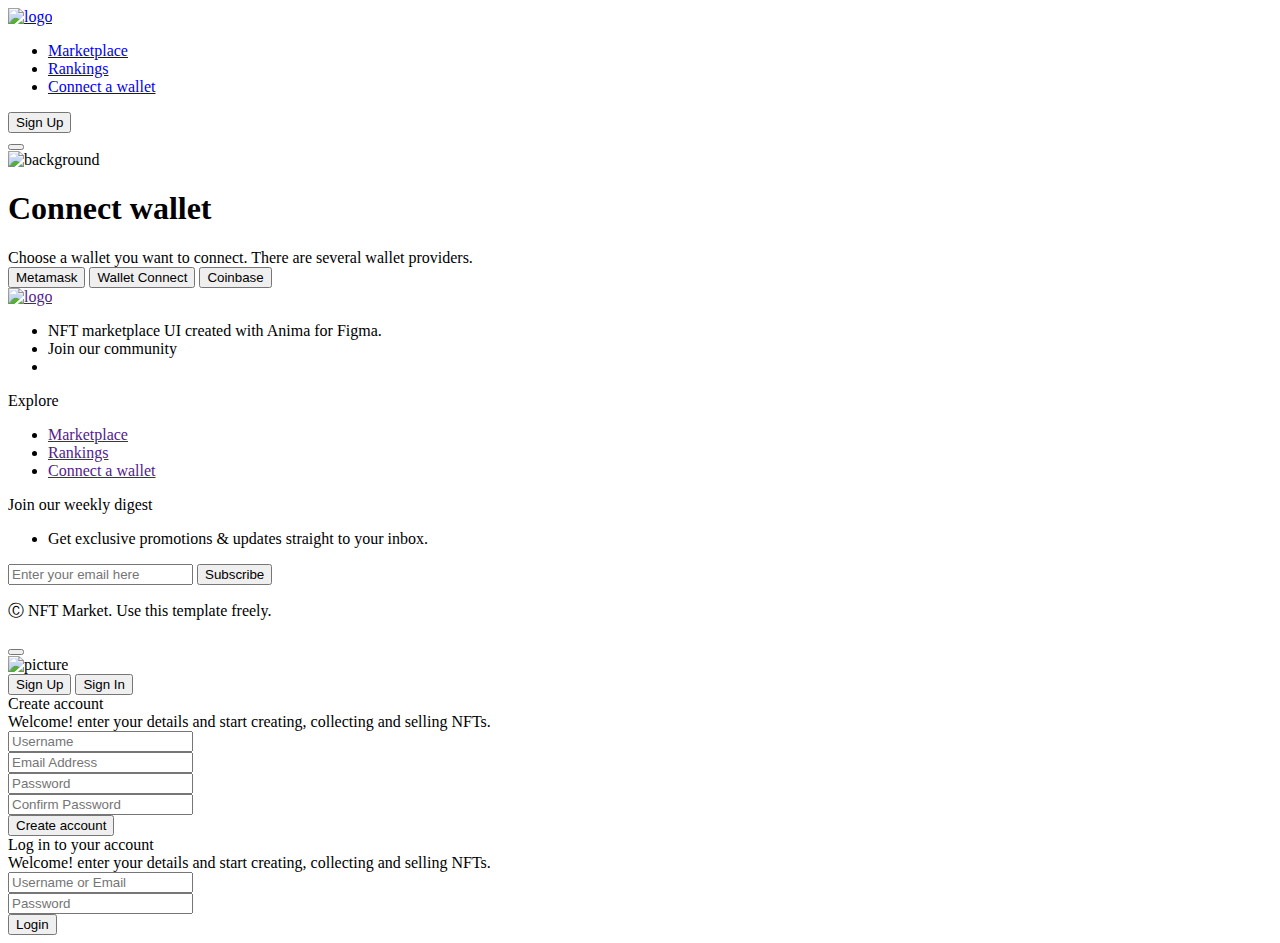
==== connect.html @ e75db604 "Add files via upload" ====
<!DOCTYPE html>
<html lang="en">

<head>
	<title>ConnectWallet</title>
	<meta charset="UTF-8">
	<meta name="format-detection" content="telephone=no">
	<!-- <style>body{opacity: 0;}</style> -->
	<link rel="stylesheet" href="css/style.min.css?_v=20230203123243">
	<link rel="shortcut icon" href="favicon.ico">
	<!-- <meta name="robots" content="noindex, nofollow"> -->
	<meta name="viewport" content="width=device-width, initial-scale=1.0">
</head>

<body>
	<div class="wrapper">
		<header class="header">
			<div class="header__container">
				<a href="home.html" class="header__logo"><img src="img/logo.svg" alt="logo"></a>
				<div class="header__menu menu">

					<nav class="menu__body">
						<ul class="menu__list">
							<li class="menu__item"><a href="marketplace.html" class="menu__link">Marketplace</a></li>
							<li class="menu__item"><a href="rankings.html" class="menu__link">Rankings</a></li>
							<li class="menu__item"><a href="connect.html" class="menu__link">Connect a wallet</a></li>
						</ul>
						<button data-popup="#sign-up" type="button" class="menu__button button button_small _icon-user">Sign Up</button>
					</nav>

					<button type="button" class="menu__icon icon-menu"><span></span></button>

				</div>
			</div>
		</header>
		<main class="page-connect">
			<section class="page-connect__main main-page-connect">
				<picture><source srcset="img/connect/background.webp" type="image/webp"><img class="main-page-connect__background" src="img/connect/background.png" alt="background"></picture>
				<div class="main-page-connect__container">
					<div class="main-page-connect__content">
						<h1 class="main-page-connect__title">Connect wallet</h1>
						<div class="main-page-connect__subtitle">Choose a wallet you want to connect. There are several wallet providers.</div>
						<div class="main-page-connect__buttons">
							<button class="main-page-connect__button button-border"><span></span>Metamask</button>
							<button class="main-page-connect__button button-border"><span></span>Wallet Connect</button>
							<button class="main-page-connect__button button-border"><span></span>Coinbase</button>
						</div>
					</div>
				</div>
			</section>
		</main>
		<footer class="footer">
			<div class="footer__container">
				<div class="footer__row">
					<div class="footer__column">
						<a href="" class="footer__logo"><img src="img/logo.svg" alt="logo"></a>
						<ul class="footer__list">
							<li class="footer__item">NFT marketplace UI created with Anima for Figma.</li>
							<li class="footer__item">Join our community</li>
							<li class="footer__item">
								<div class="footer__socials">
									<a href="" class="footer__social _icon-discord"></a>
									<a href="" class="footer__social _icon-youtube"></a>
									<a href="" class="footer__social _icon-instagram"></a>
								</div>
							</li>
						</ul>
					</div>
					<div class="footer__column">
						<div class="footer__title">Explore</div>
						<ul class="footer__list">
							<li class="footer__item"><a href="">Marketplace</a></li>
							<li class="footer__item"><a href="">Rankings</a></li>
							<li class="footer__item"><a href="">Connect a wallet</a></li>
						</ul>
					</div>
					<div class="footer__column">
						<div class="footer__title">Join our weekly digest</div>
						<ul class="footer__list">
							<li class="footer__item">Get exclusive promotions & updates straight to your inbox.</li>
						</ul>
						<form class="footer__form" action="#" method="get">
							<input type="email" name="form[subscribe]" data-error="Error" placeholder="Enter your email here" class="footer__input">
							<button type="submit" class="footer__button button button_big">Subscribe</button>
						</form>
					</div>
				</div>
				<div class="footer__bottom">
					<p>Ⓒ NFT Market. Use this template freely.</p>
				</div>
			</div>
		</footer>

	</div>
	<div id="sign-up" aria-hidden="true" class="popup">
		<div class="popup__wrapper">
			<div class="popup__content">
				<button data-close type="button" class="popup__close "><span class="_icon-plus"></span></button>
				<div class="popup__text sign-up">
					<div class="sign-up__body">
						<div class="sign-up__image-ibg"><picture><source srcset="img/sign-up/01.webp" type="image/webp"><img src="img/sign-up/01.jpg" alt="picture"></picture></div>
						<div class="sign-up__content">
							<div data-tabs class="sign-up__tabs tabs-sign-up">
								<nav data-tabs-titles class="tabs-sign-up__navigation">
									<button type="button" class="tabs-sign-up__title _tab-active">Sign Up</button>
									<button type="button" class="tabs-sign-up__title">Sign In</button>
								</nav>
								<div data-tabs-body class="tabs-sign-up__content">
									<div class="tabs-sign-up__body">
										<div class="tabs-sign-up__column">
											<div class="tabs-sign-up__label">Create account</div>
											<div class="tabs-sign-up__text">Welcome! enter your details and start creating, collecting and selling NFTs.</div>
											<form class="tabs-sign-up__form" action="#" method="POST">
												<div class="tabs-sign-up__item">
													<label for="sign-up-i-1" class="_icon-user"></label>
													<input id="sign-up-i-1" required type="text" name="form[sign-up]" data-error="Error" placeholder="Username" class="tabs-sign-up__input ">
												</div>
												<div class="tabs-sign-up__item">
													<label for="sign-up-i-2" class="_icon-mail"></label>
													<input id="sign-up-i-2" required type="email" name="form[sign-up]" data-error="Error" placeholder="Email Address" class="tabs-sign-up__input">
												</div>
												<div class="tabs-sign-up__item">
													<label for="sign-up-i-3" class="_icon-lock"></label>
													<input id="sign-up-i-3" required type="password" name="form[sign-up]" data-error="Error" placeholder="Password" class="tabs-sign-up__input">
												</div>
												<div class="tabs-sign-up__item">
													<label for="sign-up-i-4" class="_icon-lock"></label>
													<input id="sign-up-i-4" required type="password" name="form[sign-up]" data-error="Error" placeholder="Confirm Password" class="tabs-sign-up__input">
												</div>
												<button type="submit" class="tabs-sign-up__button button">Create account</button>
											</form>
										</div>
									</div>
									<div class="tabs-sign-up__body">
										<div class="tabs-sign-up__column">
											<div class="tabs-sign-up__label">Log in to your account</div>
											<div class="tabs-sign-up__text">Welcome! enter your details and start creating, collecting and selling NFTs.</div>
											<form class="tabs-sign-up__form" action="#" method="POST">
												<div class="tabs-sign-up__item">
													<label for="sign-up-i-1" class="_icon-user"></label>
													<input id="sign-up-i-1" required type="text" name="form[sign-up]" data-error="Error" placeholder="Username or Email" class="tabs-sign-up__input ">
												</div>
												<div class="tabs-sign-up__item">
													<label for="sign-up-i-3" class="_icon-lock"></label>
													<input id="sign-up-i-3" required type="password" name="form[sign-up]" data-error="Error" placeholder="Password" class="tabs-sign-up__input">
												</div>

												<button type="submit" class="tabs-sign-up__button button">Login</button>
											</form>
										</div>
									</div>
								</div>
							</div>
						</div>
					</div>
				</div>
			</div>
		</div>
	</div>
	<script src="js/app.min.js?_v=20230203123243"></script>
</body>

</html>
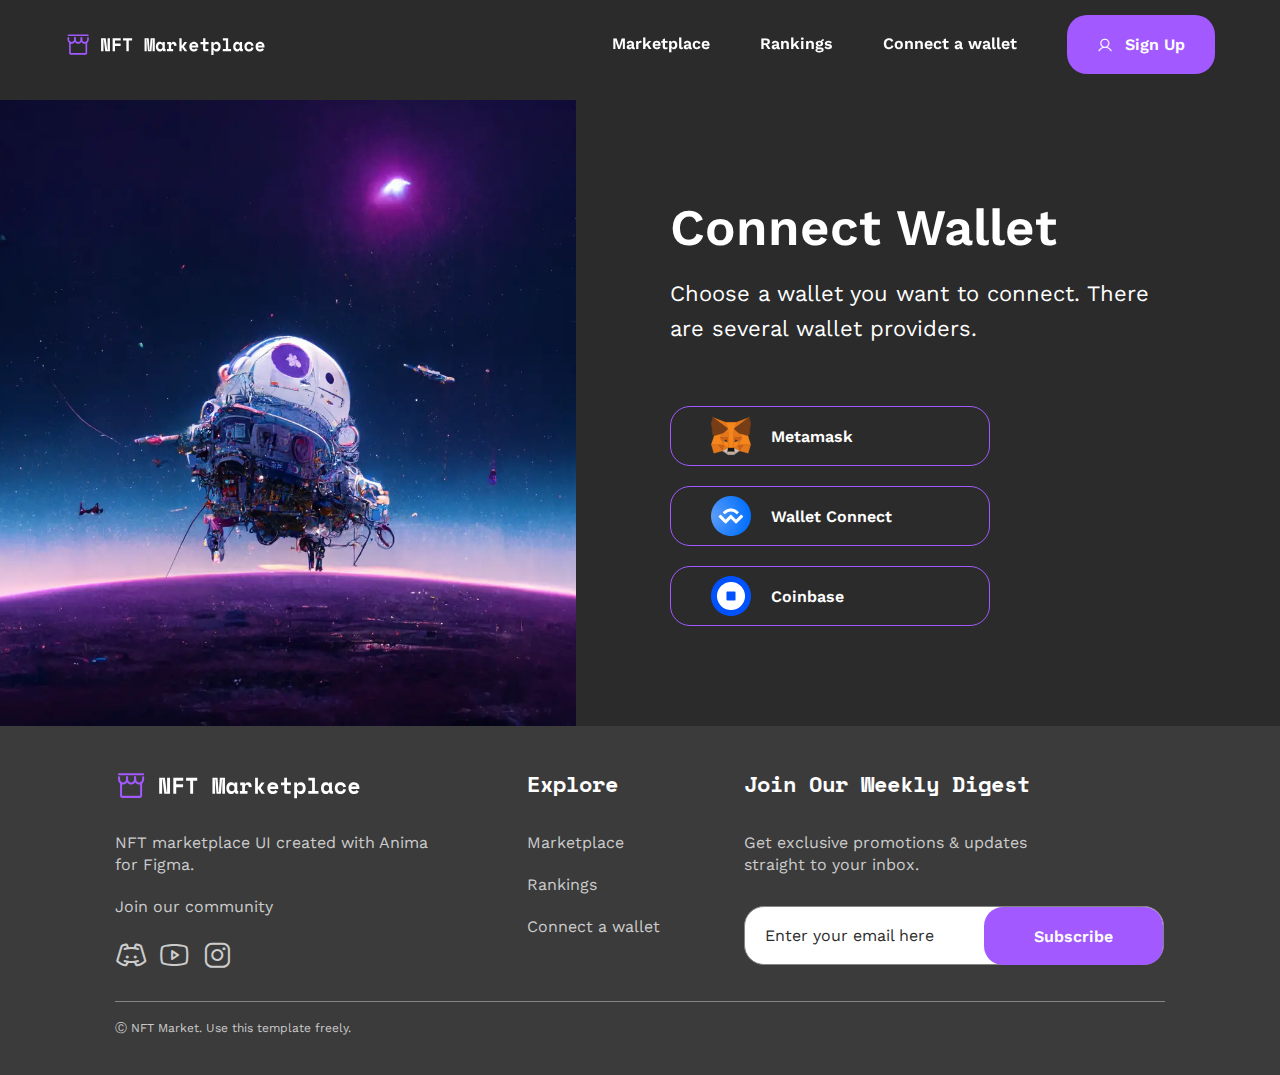
==== commit 3a542ed5: "fix: fix bugs" ====
--- a/connect.html
+++ b/connect.html
@@ -6,7 +6,7 @@
 	<meta charset="UTF-8">
 	<meta name="format-detection" content="telephone=no">
 	<!-- <style>body{opacity: 0;}</style> -->
-	<link rel="stylesheet" href="css/style.min.css?_v=20230203123243">
+	<link rel="stylesheet" href="css/style.min.css?_v=20230203125524">
 	<link rel="shortcut icon" href="favicon.ico">
 	<!-- <meta name="robots" content="noindex, nofollow"> -->
 	<meta name="viewport" content="width=device-width, initial-scale=1.0">
@@ -157,7 +157,7 @@
 			</div>
 		</div>
 	</div>
-	<script src="js/app.min.js?_v=20230203123243"></script>
+	<script src="js/app.min.js?_v=20230203125524"></script>
 </body>
 
 </html>--- a/css/style.min.css
+++ b/css/style.min.css
@@ -0,0 +1 @@
+@charset "UTF-8";@import url(https://fonts.googleapis.com/css?family=Mulish:700&display=swap);@import url(https://fonts.googleapis.com/css?family=Space+Mono:regular,700&display=swap);@import url(https://fonts.googleapis.com/css?family=Work+Sans:regular,600,700&display=swap);@font-face{font-family:icons;font-display:swap;src:url(../fonts/icons.woff2) format("woff2"),url(../fonts/icons.woff) format("woff");font-weight:400;font-style:normal}[class*=_icon-]:before{font-family:icons;font-style:normal;font-weight:400;font-variant:normal;text-transform:none;line-height:1;-webkit-font-smoothing:antialiased;-moz-osx-font-smoothing:grayscale}[class*=_icon-]:before{display:block}._icon-arrow-right:before{content:"\e900"}._icon-copy:before{content:"\e901"}._icon-discord:before{content:"\e902"}._icon-eye:before{content:"\e903"}._icon-globe:before{content:"\e904"}._icon-instagram:before{content:"\e905"}._icon-lock:before{content:"\e906"}._icon-mail:before{content:"\e907"}._icon-plus:before{content:"\e908"}._icon-rocket:before{content:"\e909"}._icon-search:before{content:"\e90a"}._icon-twitter:before{content:"\e90b"}._icon-user:before{content:"\e90c"}._icon-youtube:before{content:"\e90d"}*{padding:0;margin:0;border:0}*,:after,:before{-webkit-box-sizing:border-box;box-sizing:border-box}body,html{height:100%;min-width:375px}body{color:#fff;line-height:1;font-family:"Work Sans";font-size:1rem;-ms-text-size-adjust:100%;-moz-text-size-adjust:100%;-webkit-text-size-adjust:100%;-webkit-font-smoothing:antialiased;-moz-osx-font-smoothing:grayscale}button,input,textarea{font-family:"Work Sans";font-size:inherit}button{cursor:pointer;color:inherit;background-color:transparent}a{color:inherit;text-decoration:none}ul li{list-style:none}img{vertical-align:top}h1,h2,h3,h4,h5,h6{font-weight:inherit;font-size:inherit}svg{height:1em;width:1em}svg path{stroke:inherit;fill:inherit}body{background:#2b2b2b}.lock body{overflow:hidden;-ms-touch-action:none;touch-action:none;-ms-scroll-chaining:none;overscroll-behavior:none}.wrapper{min-height:100%;display:-webkit-box;display:-ms-flexbox;display:flex;-webkit-box-orient:vertical;-webkit-box-direction:normal;-ms-flex-direction:column;flex-direction:column;overflow:hidden;line-height:1.4}@supports (overflow:clip){.wrapper{overflow:clip}}.wrapper>main{-webkit-box-flex:1;-ms-flex:1 1 auto;flex:1 1 auto}.wrapper>*{min-width:0}[class*=__container]{max-width:67.5rem;margin:0 auto;padding:0 .9375rem}body::after{content:"";background-color:rgba(0,0,0,.5);position:fixed;width:100%;height:100%;top:0;left:0;opacity:0;-webkit-transition:opacity .8s ease 0s;-o-transition:opacity .8s ease 0s;transition:opacity .8s ease 0s;pointer-events:none;z-index:149}.popup-show body::after{opacity:1}.popup{position:fixed;top:0;left:0;bottom:0;right:0;padding:30px 10px;-webkit-transition:visibility .8s ease 0s;-o-transition:visibility .8s ease 0s;transition:visibility .8s ease 0s;visibility:hidden;pointer-events:none}.popup_show{z-index:150;visibility:visible;overflow:auto;pointer-events:auto}.popup_show .popup__content{visibility:visible;-webkit-transform:scale(1);-ms-transform:scale(1);transform:scale(1)}.popup__wrapper{display:-webkit-box;display:-ms-flexbox;display:flex;-webkit-box-orient:vertical;-webkit-box-direction:normal;-ms-flex-direction:column;flex-direction:column;-webkit-box-align:center;-ms-flex-align:center;align-items:center;min-height:100%;-webkit-box-flex:1;-ms-flex:1 1 auto;flex:1 1 auto;width:100%;display:flex;-webkit-box-pack:center;-ms-flex-pack:center;justify-content:center;align-items:center}.popup__content{visibility:hidden;-webkit-transform:scale(0);-ms-transform:scale(0);transform:scale(0);-webkit-transition:-webkit-transform .3s ease 0s;transition:-webkit-transform .3s ease 0s;-o-transition:transform .3s ease 0s;transition:transform .3s ease 0s;transition:transform .3s ease 0s,-webkit-transform .3s ease 0s;background-color:#2b2b2b;width:100%;max-width:1100px;border-radius:20px}.lock .popup__content{visibility:visible}.popup__close{position:absolute;top:2%;border:1px solid #a259ff;border-radius:5px;z-index:22}.popup__close span{display:block;-webkit-transform:rotate(45deg);-ms-transform:rotate(45deg);transform:rotate(45deg);font-size:1.25rem}.sign-up__body{display:-ms-grid;display:grid;-ms-grid-columns:(1fr)[2];grid-template-columns:repeat(2,1fr)}.sign-up__image-ibg{padding-bottom:88.2778581766%;border-radius:20px}.sign-up__image-ibg img{border-radius:20px 0 0 20px}.tabs-sign-up{position:relative;display:-webkit-box;display:-ms-flexbox;display:flex;-webkit-box-orient:vertical;-webkit-box-direction:normal;-ms-flex-direction:column;flex-direction:column}.tabs-sign-up__navigation{-ms-flex-item-align:center;-ms-grid-row-align:center;align-self:center;display:-webkit-inline-box;display:-ms-inline-flexbox;display:inline-flex;border:1px solid #a259ff;border-top:none;border-radius:0 0 .625rem .625rem;padding:.3125rem;padding-top:0}.tabs-sign-up__title{font-size:1.5rem;border-radius:0 0 .625rem .625rem}.tabs-sign-up__title._tab-active{background-color:#a259ff}.tabs-sign-up__label{font-weight:600;line-height:1.1;text-transform:capitalize}.tabs-sign-up__label:not(:last-child){margin-bottom:1.25rem}.tabs-sign-up__text{line-height:1.6}.tabs-sign-up__text:not(:last-child){margin-bottom:2.5rem}.tabs-sign-up__form{display:-webkit-box;display:-ms-flexbox;display:flex;-webkit-box-orient:vertical;-webkit-box-direction:normal;-ms-flex-direction:column;flex-direction:column;row-gap:.9375rem;width:100%}.tabs-sign-up__item{position:relative}.tabs-sign-up label{position:absolute;width:1.25rem;height:1.25rem;color:#bdbdbd;left:1.25rem;top:.75rem;font-size:1.25rem}.tabs-sign-up__input{padding:1rem 3.25rem;gap:.75rem;width:20.625rem;height:2.875rem;border:.0625rem solid #858584;border-radius:1.25rem}.tabs-sign-up__input::-webkit-input-placeholder{color:#2b2b2b}.tabs-sign-up__input::-moz-placeholder{color:#2b2b2b}.tabs-sign-up__input:-ms-input-placeholder{color:#2b2b2b}.tabs-sign-up__input::-ms-input-placeholder{color:#2b2b2b}.tabs-sign-up__input::placeholder{color:#2b2b2b}.tabs-sign-up__input:focus{outline:1px solid transparent;border:1px solid #a259ff}.tabs-sign-up__button{width:20.625rem;height:2.875rem;margin-top:.9375rem}.tabs__navigation{display:-webkit-box;display:-ms-flexbox;display:flex}.tabs__title{border:1px solid #eee;padding:.625rem .9375rem;border-radius:.3125rem}.tabs__title._tab-active{border:1px solid #000}.tabs__content{border:1px solid #eee;padding:.625rem .9375rem}[class*=-ibg]{position:relative}[class*=-ibg] img{position:absolute;width:100%;height:100%;top:0;left:0;-o-object-fit:cover;object-fit:cover}[class*=-ibg_contain] img{-o-object-fit:contain;object-fit:contain}.button{border-radius:20px;display:-webkit-box;display:-ms-flexbox;display:flex;-webkit-box-pack:center;-ms-flex-pack:center;justify-content:center;-webkit-box-align:center;-ms-flex-align:center;align-items:center;gap:.75rem;font-weight:600;max-height:3.75rem;border-color:#a259ff;color:#fff;-webkit-box-shadow:0 0 40px 40px #a259ff inset,0 0 0 0 #a259ff;box-shadow:0 0 40px 40px #a259ff inset,0 0 0 0 #a259ff;-webkit-transition:all 150ms ease-in-out;-o-transition:all 150ms ease-in-out;transition:all 150ms ease-in-out}.button-border{border-radius:20px;display:-webkit-box;display:-ms-flexbox;display:flex;-webkit-box-pack:center;-ms-flex-pack:center;justify-content:center;-webkit-box-align:center;-ms-flex-align:center;align-items:center;max-height:3.75rem;gap:.75rem;font-weight:600;height:3.75rem;background-color:transparent;border:.0625rem solid #a259ff;border-radius:1.25rem;border-color:#a259ff;color:#fff;background-image:-o-linear-gradient(45deg,#a259ff 50%,transparent 50%);background-image:linear-gradient(45deg,#a259ff 50%,transparent 50%);background-position:100%;background-size:400%;-webkit-transition:background .5s ease-in-out;-o-transition:background .5s ease-in-out;transition:background .5s ease-in-out}.button-border span{color:#a259ff;-webkit-transition:all .5s ease 0s;-o-transition:all .5s ease 0s;transition:all .5s ease 0s;font-size:1.25rem}.stats{display:-webkit-box;display:-ms-flexbox;display:flex;-webkit-box-pack:justify;-ms-flex-pack:justify;justify-content:space-between;-webkit-column-gap:1.875rem;-moz-column-gap:1.875rem;column-gap:1.875rem}.stats__title{font-family:"Space Mono";font-weight:700}.stats__text{line-height:1.6}.signature{-webkit-box-orient:vertical;-webkit-box-direction:normal;-ms-flex-direction:column;flex-direction:column;display:-webkit-box;display:-ms-flexbox;display:flex;row-gap:.625rem}.signature__title{font-weight:600;font-size:1.375rem}.signature__body{display:-webkit-box;display:-ms-flexbox;display:flex;-webkit-column-gap:.75rem;-moz-column-gap:.75rem;column-gap:.75rem}.signature__image-ibg{width:1.5rem;height:1.5rem;border-radius:50%}.signature__image-ibg img{border-radius:50%}.title{max-width:43.75rem}.title__item{font-weight:600;line-height:1.2}.title__item:not(:last-child){margin-bottom:.625rem}.title__label{font-weight:400;text-transform:capitalize}.card{display:-ms-grid;display:grid;-ms-grid-columns:(1fr)[3];grid-template-columns:repeat(3,1fr);gap:1.875rem}.card__image-ibg{padding-bottom:89.696969697%;border-radius:1.25rem 1.25rem 0 0}.card__image-ibg img{border-radius:1.25rem 1.25rem 0 0}.card__content{background:#3b3b3b;border-radius:0 0 1.25rem 1.25rem;padding:1.25rem 1.875rem}.card__content_dark{background:#2b2b2b}.card__title{font-weight:600;font-size:1.375rem}.card__title:not(:last-child){margin-bottom:.3125rem}.card__user{display:-webkit-box;display:-ms-flexbox;display:flex;-webkit-column-gap:.75rem;-moz-column-gap:.75rem;column-gap:.75rem;-webkit-box-align:center;-ms-flex-align:center;align-items:center}.card__user:not(:last-child){margin-bottom:1.5625rem}.card__ava{width:1.5rem;height:1.5rem;border-radius:50%}.card__name{font-family:"Space Mono"}.card__stats{display:-webkit-box;display:-ms-flexbox;display:flex;-webkit-box-pack:justify;-ms-flex-pack:justify;justify-content:space-between}.card__column{display:-webkit-box;display:-ms-flexbox;display:flex;-webkit-box-orient:vertical;-webkit-box-direction:normal;-ms-flex-direction:column;flex-direction:column;row-gap:.5rem}.card__label{font-family:"Space Mono";font-size:.75rem;line-height:1.1;color:#858584}.card__meaning{font-family:"Space Mono"}.countdown{background:rgba(59,59,59,.5);-webkit-backdrop-filter:blur(5px);backdrop-filter:blur(5px);max-width:18.75rem;padding:1.875rem;border-radius:1.25rem}.countdown__text{font-family:"Space Mono";font-size:.75rem;line-height:1.1}.countdown__text:not(:last-child){margin-bottom:.625rem}.countdown__body{display:-webkit-box;display:-ms-flexbox;display:flex;-webkit-column-gap:.625rem;-moz-column-gap:.625rem;column-gap:.625rem;-webkit-box-pack:justify;-ms-flex-pack:justify;justify-content:space-between}.countdown__body:not(:last-child){margin-bottom:1.875rem}.countdown__number{display:-webkit-box;display:-ms-flexbox;display:flex;-webkit-box-orient:vertical;-webkit-box-direction:normal;-ms-flex-direction:column;flex-direction:column;row-gap:.3125rem}.countdown__time{font-family:"Space Mono";font-weight:700;font-size:38px;line-height:1.2;text-transform:capitalize}.countdown__button{width:100%;height:3.75rem}.header{padding:.9375rem 0;position:fixed;width:100%;top:0;left:0;z-index:100}.header::before{content:"";position:absolute;top:0;display:block;width:100%;background-color:rgba(48,20,85,.9);-webkit-transition:all .3s ease 0s;-o-transition:all .3s ease 0s;transition:all .3s ease 0s;-webkit-filter:blur(5px);filter:blur(5px);top:-200%}.header._header-scroll::before{top:0}.header__container{max-width:73.75rem;display:-webkit-box;display:-ms-flexbox;display:flex;-webkit-box-pack:justify;-ms-flex-pack:justify;justify-content:space-between;-webkit-box-align:center;-ms-flex-align:center;align-items:center;gap:1.25rem}.header__container::before{content:"";position:fixed;display:block;width:100%;height:3.75rem;background-color:#2b2b2b;z-index:23;right:-100%;opacity:0;visibility:hidden;-webkit-transition:right .3s ease 0s;-o-transition:right .3s ease 0s;transition:right .3s ease 0s}.menu-open .header__container::before{right:0;opacity:1;visibility:visible}.header__logo{max-width:12.5rem;max-height:3.125rem;position:relative;z-index:55}.header__logo img{width:100%;height:100%}.menu__body{display:-webkit-box;display:-ms-flexbox;display:flex}.menu__list{font-weight:600;display:-webkit-box;display:-ms-flexbox;display:flex;-webkit-box-align:center;-ms-flex-align:center;align-items:center;-ms-flex-wrap:wrap;flex-wrap:wrap}.menu__link{position:relative}.menu__link::after,.menu__link::before{content:"";display:block;position:absolute;width:0%;height:.0625rem;background-color:#a259ff;bottom:-.3125rem;visibility:hidden;-webkit-transition:all .5s ease 0s;-o-transition:all .5s ease 0s;transition:all .5s ease 0s}.menu__link::before{content:"";left:50%}.menu__link::after{content:"";right:50%}.menu__button{position:relative;z-index:55}.icon-menu{display:none}.footer{background:#3b3b3b;padding:2.5rem 0}.footer__row{display:-webkit-box;display:-ms-flexbox;display:flex;-ms-flex-wrap:wrap;flex-wrap:wrap;row-gap:1.875rem}.footer__row:not(:last-child){margin-bottom:1.875rem}.footer__column{display:-webkit-box;display:-ms-flexbox;display:flex;-webkit-box-orient:vertical;-webkit-box-direction:normal;-ms-flex-direction:column;flex-direction:column;row-gap:1.875rem}.footer__column:nth-child(2){min-width:8.4375rem}.footer__column:nth-child(2) a{position:relative}.footer__column:nth-child(2) a::after,.footer__column:nth-child(2) a::before{content:"";display:block;position:absolute;width:0%;height:.0625rem;background-color:#a259ff;bottom:-.3125rem;visibility:hidden;-webkit-transition:all .5s ease 0s;-o-transition:all .5s ease 0s;transition:all .5s ease 0s}.footer__column:nth-child(2) a::before{content:"";left:50%}.footer__column:nth-child(2) a::after{content:"";right:50%}.footer__logo{width:15.3125rem;max-height:3.125rem;padding-top:.1875rem}.footer__logo img{width:100%;height:100%}.footer__list{display:-webkit-box;display:-ms-flexbox;display:flex;-webkit-box-orient:vertical;-webkit-box-direction:normal;-ms-flex-direction:column;flex-direction:column;row-gap:1.25rem}.footer__item{color:#ccc;max-width:20.625rem}.footer__socials{display:-webkit-box;display:-ms-flexbox;display:flex;gap:.625rem}.footer__social{font-size:2rem;-webkit-transition:all .3s ease 0s;-o-transition:all .3s ease 0s;transition:all .3s ease 0s}.footer__title{font-family:"Space Mono";font-weight:700;font-size:1.375rem;line-height:1.6;text-transform:capitalize}.footer__form{position:relative}.footer__input{padding-right:12.5rem;padding-left:1.25rem;gap:.75rem;border:.0625rem solid #858584;border-radius:1.25rem;-webkit-transition:all .3s ease 0s;-o-transition:all .3s ease 0s;transition:all .3s ease 0s}.footer__input::-webkit-input-placeholder{color:#2b2b2b}.footer__input::-moz-placeholder{color:#2b2b2b}.footer__input:-ms-input-placeholder{color:#2b2b2b}.footer__input::-ms-input-placeholder{color:#2b2b2b}.footer__input::placeholder{color:#2b2b2b}.footer__input:focus{border:1px solid #a259ff;outline:transparent;-webkit-box-shadow:inset 0 0 .9375rem #a259ff;box-shadow:inset 0 0 .9375rem #a259ff}.footer__button{position:absolute;top:0;right:0;color:#fff;padding:0 3.125rem;border:1px solid transparent}.footer__bottom{color:#ccc;font-size:12px;line-height:1.1;padding-top:1.25rem;border-top:.0625rem solid #858584}.main-homepage__body{display:-ms-grid;display:grid;-ms-grid-columns:(1fr)[2];grid-template-columns:repeat(2,1fr);gap:1.875rem}.main-homepage__content{display:-webkit-box;display:-ms-flexbox;display:flex;-webkit-box-orient:vertical;-webkit-box-direction:normal;-ms-flex-direction:column;flex-direction:column;row-gap:1.875rem}.main-homepage__title{font-weight:600;line-height:1.1;text-transform:capitalize}.main-homepage__text{line-height:1.6;text-transform:capitalize}.main-homepage__button{max-width:14.0625rem}.column-main-homepage{background:#3b3b3b;border-radius:20px;overflow:hidden}.column-main-homepage__image-ibg{padding-bottom:78.6274509804%;border-radius:20px 20px 0 0}.column-main-homepage__image-ibg img{border-radius:20px 20px 0 0}.column-main-homepage__body{padding:1.375rem 1.25rem}.collection-homepage__content{display:-ms-grid;display:grid;-ms-grid-columns:(1fr)[3];grid-template-columns:repeat(3,1fr);gap:1.875rem}.collection-homepage__column{margin-bottom:.9375rem;display:-webkit-box;display:-ms-flexbox;display:flex;-webkit-box-orient:vertical;-webkit-box-direction:normal;-ms-flex-direction:column;flex-direction:column}.collection-homepage__column>img{margin-bottom:.9375rem}.gallery__row{display:-webkit-box;display:-ms-flexbox;display:flex;-webkit-box-pack:justify;-ms-flex-pack:justify;justify-content:space-between;gap:.625rem}.gallery__more{background-color:#a259ff;border-radius:1.25rem;display:-webkit-box;display:-ms-flexbox;display:flex;-webkit-box-pack:center;-ms-flex-pack:center;justify-content:center;-webkit-box-align:center;-ms-flex-align:center;align-items:center;font-family:"Space Mono";font-style:normal;font-weight:700;font-size:1.375rem;line-height:1.6}.creators-homepage__header{display:-webkit-box;display:-ms-flexbox;display:flex;-webkit-box-pack:justify;-ms-flex-pack:justify;justify-content:space-between}.creators-homepage__title{max-width:43.75rem}.creators-homepage__button{-ms-flex-item-align:end;align-self:flex-end;height:3.75rem}.creators-homepage__content{display:-ms-grid;display:grid;-ms-grid-columns:(1fr)[4];grid-template-columns:repeat(4,1fr);gap:1.875rem}.creators-homepage__card{background:#3b3b3b;border-radius:1.25rem;padding:1.25rem;position:relative;display:-webkit-box;display:-ms-flexbox;display:flex;-webkit-box-pack:center;-ms-flex-pack:center;justify-content:center;-webkit-box-align:center;-ms-flex-align:center;align-items:center;-webkit-box-orient:vertical;-webkit-box-direction:normal;-ms-flex-direction:column;flex-direction:column}.creators-homepage__number{position:absolute;border-radius:50%;background:#2b2b2b;width:1.875rem;height:1.875rem;color:#858584;font-family:"Space Mono";display:-webkit-box;display:-ms-flexbox;display:flex;-webkit-box-pack:center;-ms-flex-pack:center;justify-content:center;-webkit-box-align:center;-ms-flex-align:center;align-items:center;z-index:22}.creators-homepage__image-ibg:not(:last-child){margin-bottom:1.25rem}.creators-homepage__body{display:-webkit-box;display:-ms-flexbox;display:flex;-webkit-box-orient:vertical;-webkit-box-direction:normal;-ms-flex-direction:column;flex-direction:column;row-gap:.3125rem;-webkit-box-pack:center;-ms-flex-pack:center;justify-content:center;-webkit-box-align:center;-ms-flex-align:center;align-items:center}.creators-homepage__name{text-transform:capitalize;font-weight:600;font-size:22px}.creators-homepage__text{color:#858584;display:-webkit-box;display:-ms-flexbox;display:flex;gap:.625rem}.creators-homepage__text span{font-family:"Space Mono";color:#fff}.categories-homepage__body{display:-ms-grid;display:grid;-ms-grid-columns:(1fr)[4];grid-template-columns:repeat(4,1fr);gap:1.875rem}.categories-homepage__card{position:relative;background:#3b3b3b;border-radius:1.25rem}.categories-homepage__icon{position:absolute;left:30%;top:20%;z-index:22;-webkit-transition:all .3s ease 0s;-o-transition:all .3s ease 0s;transition:all .3s ease 0s}.categories-homepage__image-ibg{padding-bottom:100%}.categories-homepage__image-ibg img{-webkit-transition:all .3s ease 0s;-o-transition:all .3s ease 0s;transition:all .3s ease 0s;border-radius:1.25rem 1.25rem 0 0;-webkit-filter:blur(.25rem);filter:blur(.25rem)}.categories-homepage__text{padding:1.25rem 1.875rem;font-weight:600}.discover-homepage__header{display:-webkit-box;display:-ms-flexbox;display:flex;-webkit-box-pack:justify;-ms-flex-pack:justify;justify-content:space-between}.discover-homepage__button{-ms-flex-item-align:end;align-self:flex-end;height:3.75rem}.no-webp .mushroom-homepage{background:-webkit-gradient(linear,left top,left bottom,from(rgba(162,89,255,0)),to(#a259ff)),url(../img/homepage/mushroom/background.png) center/cover no-repeat}.no-webp .mushroom-homepage{background:-o-linear-gradient(top,rgba(162,89,255,0) 0,#a259ff 100%),url(../img/homepage/mushroom/background.png) center/cover no-repeat}.no-webp .mushroom-homepage{background:linear-gradient(180deg,rgba(162,89,255,0) 0,#a259ff 100%),url(../img/homepage/mushroom/background.png) center/cover no-repeat}.mushroom-homepage{position:relative}.mushroom-homepage__container{position:relative;z-index:22;display:-webkit-box;display:-ms-flexbox;display:flex;-webkit-box-pack:justify;-ms-flex-pack:justify;justify-content:space-between;padding-top:22.5rem;padding-bottom:3.75rem;gap:1.25rem}.mushroom-homepage__content{display:-webkit-box;display:-ms-flexbox;display:flex;-webkit-box-orient:vertical;-webkit-box-direction:normal;-ms-flex-direction:column;flex-direction:column;row-gap:1.875rem}.mushroom-homepage__user{display:-webkit-box;display:-ms-flexbox;display:flex;-webkit-column-gap:.75rem;-moz-column-gap:.75rem;column-gap:.75rem;background:#3b3b3b;border-radius:1.25rem;padding:.6875rem 1.25rem;max-width:9.375rem;-webkit-box-pack:center;-ms-flex-pack:center;justify-content:center;-webkit-box-align:center;-ms-flex-align:center;align-items:center}.mushroom-homepage__ava{width:1.5rem;height:1.5rem;border-radius:50%}.mushroom-homepage__button{border-color:#fff;color:#2b2b2b;-webkit-box-shadow:0 0 40px 40px #fff inset,0 0 0 0 #fff;box-shadow:0 0 40px 40px #fff inset,0 0 0 0 #fff}.mushroom-homepage__button span{color:#a259ff}.mushroom-homepage__countdown{-ms-flex-item-align:end;align-self:flex-end}.works-homepage__body{display:-webkit-box;display:-ms-flexbox;display:flex;gap:1.875rem}.works-homepage__card{-webkit-box-flex:1;-ms-flex:1 1 30%;flex:1 1 30%;background:#3b3b3b;border-radius:1.25rem;padding:.625rem 1.875rem 1.875rem 1.875rem}.works-homepage__label{font-weight:600;text-align:center;text-transform:capitalize}.works-homepage__label:not(:last-child){margin-bottom:.625rem}.works-homepage__text{text-align:center}.digest-homepage__container{background:#3b3b3b;border-radius:1.25rem}.digest-homepage__body{display:-webkit-box;display:-ms-flexbox;display:flex;-webkit-box-pack:justify;-ms-flex-pack:justify;justify-content:space-between;gap:1.25rem}.digest-homepage__image-ibg{border-radius:1.25rem}.digest-homepage__image-ibg img{border-radius:1.25rem}.digest-homepage__title{font-weight:600;line-height:1.2;text-transform:capitalize}.digest-homepage__title:not(:last-child){margin-bottom:.625rem}.digest-homepage__text{line-height:1.6;text-transform:capitalize}.digest-homepage__text:not(:last-child){margin-bottom:2.5rem}.digest-homepage__form{position:relative}.digest-homepage__input{padding-right:13.125rem;padding-left:1.25rem;gap:.75rem;border:.0625rem solid #858584;border-radius:1.25rem;-webkit-transition:all .3s ease 0s;-o-transition:all .3s ease 0s;transition:all .3s ease 0s}.digest-homepage__input::-webkit-input-placeholder{color:#2b2b2b}.digest-homepage__input::-moz-placeholder{color:#2b2b2b}.digest-homepage__input:-ms-input-placeholder{color:#2b2b2b}.digest-homepage__input::-ms-input-placeholder{color:#2b2b2b}.digest-homepage__input::placeholder{color:#2b2b2b}.digest-homepage__input:focus{border:1px solid #a259ff;outline:transparent;-webkit-box-shadow:inset 0 0 .9375rem #a259ff;box-shadow:inset 0 0 .9375rem #a259ff}.digest-homepage__button{position:absolute;top:0;right:0;color:#fff;padding:0 3.125rem;border:1px solid transparent}.page-artist__main{margin-bottom:.625rem;border-bottom:1px solid #3b3b3b}.main-page-artist__background{width:100%;position:relative;z-index:1}.main-page-artist__background img{width:100%;height:100%;-o-object-fit:cover;object-fit:cover;-o-object-position:center;object-position:center}.main-page-artist__background::before{position:absolute;z-index:11;content:"";height:100%;width:100%;top:0;left:0;background:-webkit-gradient(linear,left top,left bottom,color-stop(21.88%,rgba(151,71,255,0)),color-stop(95.31%,#9747ff));background:-o-linear-gradient(top,rgba(151,71,255,0) 21.88%,#9747ff 95.31%);background:linear-gradient(180deg,rgba(151,71,255,0) 21.88%,#9747ff 95.31%)}.main-page-artist__container{position:relative;z-index:55;margin-top:-3.75rem;display:-webkit-box;display:-ms-flexbox;display:flex;-webkit-box-orient:vertical;-webkit-box-direction:normal;-ms-flex-direction:column;flex-direction:column}.main-page-artist__image-ibg{width:7.5rem;height:7.5rem;border-radius:1.25rem;border:2px solid #2b2b2b}.main-page-artist__image-ibg img{border-radius:1.25rem}.main-page-artist__body{display:-webkit-box;display:-ms-flexbox;display:flex;-webkit-box-pack:justify;-ms-flex-pack:justify;justify-content:space-between;-webkit-column-gap:.9375rem;-moz-column-gap:.9375rem;column-gap:.9375rem}.main-page-artist__content{display:-webkit-box;display:-ms-flexbox;display:flex;-webkit-box-orient:vertical;-webkit-box-direction:normal;-ms-flex-direction:column;flex-direction:column;row-gap:1.875rem;max-width:37.5rem}.main-page-artist__name{display:-webkit-box;display:-ms-flexbox;display:flex;-webkit-box-orient:vertical;-webkit-box-direction:normal;-ms-flex-direction:column;flex-direction:column;row-gap:1.875rem}.main-page-artist__title{font-weight:600;line-height:1.1}.main-page-artist__stats{display:-webkit-box;display:-ms-flexbox;display:flex}.main-page-artist__value{font-family:"Space Mono";font-weight:700;text-transform:capitalize}.main-page-artist__text{text-transform:capitalize}.main-page-artist__label{font-family:"Space Mono";font-weight:700;line-height:1.6;text-transform:capitalize;color:#858584}.main-page-artist__label:not(:last-child){margin-bottom:.625rem}.main-page-artist__icons{color:#858584;display:-webkit-box;display:-ms-flexbox;display:flex;gap:.625rem}.main-page-artist__icon{-webkit-transition:all .3s ease 0s;-o-transition:all .3s ease 0s;transition:all .3s ease 0s}.main-page-artist__buttons{display:-webkit-box;display:-ms-flexbox;display:flex;-webkit-column-gap:1.25rem;-moz-column-gap:1.25rem;column-gap:1.25rem}.main-page-artist .button-border{padding:0 1.875rem}.tabs-page-artist__navigation{display:-webkit-box;display:-ms-flexbox;display:flex;-webkit-box-pack:justify;-ms-flex-pack:justify;justify-content:space-between}.tabs-page-artist__title{font-weight:600;color:#858584;text-transform:capitalize;width:33%;border-bottom:.125rem solid transparent}.tabs-page-artist__title span{font-family:"Space Mono";background:#3b3b3b;border-radius:1.25rem;padding:.3125rem .625rem;color:#fff;font-weight:400}.tabs-page-artist__title._tab-active{border-bottom:.125rem solid #858584;color:#fff}.tabs-page-artist__title._tab-active span{background:#858584}.tabs-page-artist__content{padding-top:5rem;padding-bottom:5rem;border-bottom:.125rem solid #2b2b2b;width:100%;background:#3b3b3b}.main-page-nft__background{margin-bottom:2.5rem;width:100%;-o-object-fit:cover;object-fit:cover;-o-object-position:center;object-position:center}.main-page-nft__body{display:-webkit-box;display:-ms-flexbox;display:flex;-webkit-box-pack:justify;-ms-flex-pack:justify;justify-content:space-between;gap:1.25rem}.main-page-nft__content{max-width:38.125rem}.main-page-nft__list{display:-webkit-box;display:-ms-flexbox;display:flex;-webkit-box-orient:vertical;-webkit-box-direction:normal;-ms-flex-direction:column;flex-direction:column}.main-page-nft__title{font-weight:600;line-height:1.1;text-transform:capitalize}.main-page-nft__title:not(:last-child){margin-bottom:.625rem}.main-page-nft__subtitle{line-height:1.6;text-transform:capitalize;color:#858584}.main-page-nft__label{font-family:"Space Mono";color:#858584}.main-page-nft__label:not(:last-child){margin-bottom:.625rem}.main-page-nft__user{display:-webkit-box;display:-ms-flexbox;display:flex;gap:.625rem}.main-page-nft__ava{width:1.5rem;height:1.5rem;border-radius:50%;overflow:hidden}.main-page-nft__name{font-weight:600}.main-page-nft__text{display:-webkit-box;display:-ms-flexbox;display:flex;-webkit-box-orient:vertical;-webkit-box-direction:normal;-ms-flex-direction:column;flex-direction:column;row-gap:1.875rem;line-height:1.6}.main-page-nft__site{display:-webkit-box;display:-ms-flexbox;display:flex;gap:.625rem;-webkit-box-align:center;-ms-flex-align:center;align-items:center;line-height:1.6;-webkit-transition:all .3s ease 0s;-o-transition:all .3s ease 0s;transition:all .3s ease 0s}.main-page-nft__site span{color:#858584}.main-page-nft__tags{display:-webkit-box;display:-ms-flexbox;display:flex;gap:1.25rem;-ms-flex-wrap:wrap;flex-wrap:wrap}.main-page-nft__tag{font-weight:600;text-transform:uppercase;padding:.75rem 1.875rem;background:#3b3b3b;border-radius:1.25rem;-webkit-transition:all .3s ease 0s;-o-transition:all .3s ease 0s;transition:all .3s ease 0s}.main-page-nft__countdown{-ms-flex-item-align:start;align-self:flex-start}.artist-page-nft__header{display:-webkit-box;display:-ms-flexbox;display:flex;-webkit-box-pack:justify;-ms-flex-pack:justify;justify-content:space-between;gap:1.875rem}.main-page-connect{position:relative}.main-page-connect__background{width:45%;height:100%;position:absolute;-o-object-fit:cover;object-fit:cover}.main-page-connect__container{display:-ms-grid;display:grid;-ms-grid-columns:(1fr)[2];grid-template-columns:repeat(2,1fr);gap:3.75rem}.main-page-connect__content{-ms-grid-column:2;grid-column-start:2;display:-webkit-box;display:-ms-flexbox;display:flex;-webkit-box-orient:vertical;-webkit-box-direction:normal;-ms-flex-direction:column;flex-direction:column;row-gap:1.25rem}.main-page-connect__title{font-weight:600;line-height:1.1;text-transform:capitalize}.main-page-connect__subtitle{line-height:1.6}.main-page-connect__buttons{display:-webkit-box;display:-ms-flexbox;display:flex;-webkit-box-orient:vertical;-webkit-box-direction:normal;-ms-flex-direction:column;flex-direction:column;row-gap:1.25rem}.main-page-connect__button{display:-webkit-box;display:-ms-flexbox;display:flex;gap:1.25rem;-webkit-box-align:center;-ms-flex-align:center;align-items:center;-webkit-box-pack:start;-ms-flex-pack:start;justify-content:flex-start;padding-left:2.5rem}.main-page-connect__button:first-child span{background:url(../img/connect/icons/01.svg) 0 0/100% no-repeat}.main-page-connect__button:nth-child(2)>span{background:url(../img/connect/icons/02.svg) 0 0/100% no-repeat}.main-page-connect__button:last-child span{background:url(../img/connect/icons/03.svg) 0 0/100% no-repeat}.main-page-connect__button span{width:2.5rem;height:2.5rem}.page-marketplace__main{margin-bottom:.625rem}.main-page-marketplace{border-bottom:.0625rem solid #3b3b3b}.main-page-marketplace__container{display:-webkit-box;display:-ms-flexbox;display:flex;-webkit-box-orient:vertical;-webkit-box-direction:normal;-ms-flex-direction:column;flex-direction:column;row-gap:1.875rem}.main-page-marketplace__form{position:relative}.main-page-marketplace__input{border:1px solid #3b3b3b;border-radius:1.25rem;background-color:transparent;width:100%;padding-left:1.25rem;padding-right:3.75rem;padding-top:1rem;padding-bottom:1rem;color:#fff}.main-page-marketplace__input::-webkit-input-placeholder{color:#858584}.main-page-marketplace__input::-moz-placeholder{color:#858584}.main-page-marketplace__input:-ms-input-placeholder{color:#858584}.main-page-marketplace__input::-ms-input-placeholder{color:#858584}.main-page-marketplace__input::placeholder{color:#858584}.main-page-marketplace__input:focus{border:1px solid #a259ff;outline:transparent;-webkit-box-shadow:inset 0 0 .9375rem #a259ff;box-shadow:inset 0 0 .9375rem #a259ff}.main-page-marketplace__button{position:absolute;right:1.25rem;font-size:1.5rem;-webkit-transition:all .3s ease 0s;-o-transition:all .3s ease 0s;transition:all .3s ease 0s}.tabs-page-marketplace__navigation{display:-webkit-box;display:-ms-flexbox;display:flex;-webkit-box-pack:space-evenly;-ms-flex-pack:space-evenly;justify-content:space-evenly}.tabs-page-marketplace__title{font-weight:600;color:#858584;text-transform:capitalize;width:50%;border-bottom:.125rem solid transparent}.tabs-page-marketplace__title span{font-family:"Space Mono";background:#3b3b3b;border-radius:1.25rem;padding:.3125rem .625rem;color:#fff;font-weight:400}.tabs-page-marketplace__title._tab-active{border-bottom:.125rem solid #858584;color:#fff}.tabs-page-marketplace__title._tab-active span{background:#858584}.tabs-page-marketplace__content{padding-top:5rem;padding-bottom:5rem;border-bottom:.125rem solid #2b2b2b;width:100%;background:#3b3b3b}.page-rankings__main{margin-bottom:2.5rem}#nav-2{display:none}.main-page-rankings__navigation{display:-webkit-box;display:-ms-flexbox;display:flex;-webkit-box-pack:space-evenly;-ms-flex-pack:space-evenly;justify-content:space-evenly}.main-page-rankings__title{font-weight:600;color:#858584;text-transform:capitalize;width:23%;border-bottom:.125rem solid transparent}.main-page-rankings__title span{font-family:"Space Mono";background:#3b3b3b;border-radius:1.25rem;padding:.3125rem .625rem;color:#fff;font-weight:400}.main-page-rankings__title._tab-active{border-bottom:.125rem solid #858584;color:#fff}.main-page-rankings__title._tab-active span{background:#858584}.main-page-rankings .table__gray{font-family:"Space Mono";color:#858584}.main-page-rankings .table__column{display:-webkit-box;display:-ms-flexbox;display:flex;-webkit-box-orient:vertical;-webkit-box-direction:normal;-ms-flex-direction:column;flex-direction:column;row-gap:1.25rem}.main-page-rankings .table__content{border-radius:1.25rem;display:-webkit-box;display:-ms-flexbox;display:flex;-webkit-box-align:center;-ms-flex-align:center;align-items:center;gap:1.25rem;padding:.75rem 1.25rem}.main-page-rankings .table__content_border{border:.0625rem solid #3b3b3b}.main-page-rankings .table__content_background{background:#3b3b3b}.main-page-rankings .table__number{display:-webkit-box;display:-ms-flexbox;display:flex;font-family:"Space Mono";-webkit-box-pack:center;-ms-flex-pack:center;justify-content:center;-webkit-box-align:center;-ms-flex-align:center;align-items:center;background:#2b2b2b;border-radius:50%;color:#858584}.main-page-rankings .table__artist{display:-webkit-box;display:-ms-flexbox;display:flex;-webkit-box-align:center;-ms-flex-align:center;align-items:center;font-weight:600;text-transform:capitalize}.main-page-rankings .table__change{font-family:"Space Mono";color:#00ac4f}.main-page-rankings .table__nft{font-family:"Space Mono"}.main-page-rankings .table__volume{font-family:"Space Mono"}@font-face{font-family:lg;src:url([data-uri]) format("woff2"),url([data-uri]) format("woff");font-weight:400;font-style:normal;font-display:block}.lg-icon{font-family:lg!important;speak:never;font-style:normal;font-weight:400;font-variant:normal;text-transform:none;line-height:1;-webkit-font-smoothing:antialiased;-moz-osx-font-smoothing:grayscale}.lg-container{font-family:system-ui,-apple-system,"Segoe UI",Roboto,"Helvetica Neue",Arial,"Noto Sans","Liberation Sans",sans-serif,"Apple Color Emoji","Segoe UI Emoji","Segoe UI Symbol","Noto Color Emoji"}.lg-next,.lg-prev{background-color:rgba(0,0,0,.45);border-radius:2px;color:#999;cursor:pointer;display:block;font-size:22px;margin-top:-10px;padding:8px 10px 9px;position:absolute;top:50%;z-index:1080;outline:0;border:none}.lg-next.disabled,.lg-prev.disabled{opacity:0!important;cursor:default}.lg-next:hover:not(.disabled),.lg-prev:hover:not(.disabled){color:#fff}.lg-single-item .lg-next,.lg-single-item .lg-prev{display:none}.lg-next{right:20px}.lg-next:before{content:"\e095"}.lg-prev{left:20px}.lg-prev:after{content:"\e094"}@-webkit-keyframes lg-right-end{0%{left:0}50%{left:-30px}100%{left:0}}@keyframes lg-right-end{0%{left:0}50%{left:-30px}100%{left:0}}@-webkit-keyframes lg-left-end{0%{left:0}50%{left:30px}100%{left:0}}@keyframes lg-left-end{0%{left:0}50%{left:30px}100%{left:0}}.lg-outer.lg-right-end .lg-object{-webkit-animation:lg-right-end .3s;animation:lg-right-end .3s;position:relative}.lg-outer.lg-left-end .lg-object{-webkit-animation:lg-left-end .3s;animation:lg-left-end .3s;position:relative}.lg-toolbar{z-index:1082;left:0;position:absolute;top:0;width:100%}.lg-media-overlap .lg-toolbar{background-image:-webkit-gradient(linear,left bottom,left top,from(rgba(0,0,0,0)),to(rgba(0,0,0,.4)));background-image:-o-linear-gradient(bottom,rgba(0,0,0,0),rgba(0,0,0,.4));background-image:linear-gradient(0deg,rgba(0,0,0,0),rgba(0,0,0,.4))}.lg-toolbar .lg-icon{color:#999;cursor:pointer;float:right;font-size:24px;height:47px;line-height:27px;padding:10px 0;text-align:center;width:50px;text-decoration:none!important;outline:medium none;will-change:color;-webkit-transition:color .2s linear;-o-transition:color .2s linear;transition:color .2s linear;background:0 0;border:none;-webkit-box-shadow:none;box-shadow:none}.lg-toolbar .lg-icon.lg-icon-18{font-size:18px}.lg-toolbar .lg-icon:hover{color:#fff}.lg-toolbar .lg-close:after{content:"\e070"}.lg-toolbar .lg-maximize{font-size:22px}.lg-toolbar .lg-maximize:after{content:"\e90a"}.lg-toolbar .lg-download:after{content:"\e0f2"}.lg-sub-html{color:#eee;font-size:16px;padding:10px 40px;text-align:center;z-index:1080;opacity:0;-webkit-transition:opacity .2s ease-out 0s;-o-transition:opacity .2s ease-out 0s;transition:opacity .2s ease-out 0s}.lg-sub-html h4{margin:0;font-size:13px;font-weight:700}.lg-sub-html p{font-size:12px;margin:5px 0 0}.lg-sub-html a{color:inherit}.lg-sub-html a:hover{text-decoration:underline}.lg-media-overlap .lg-sub-html{background-image:-webkit-gradient(linear,left top,left bottom,from(rgba(0,0,0,0)),to(rgba(0,0,0,.6)));background-image:-o-linear-gradient(top,rgba(0,0,0,0),rgba(0,0,0,.6));background-image:linear-gradient(180deg,rgba(0,0,0,0),rgba(0,0,0,.6))}.lg-item .lg-sub-html{position:absolute;bottom:0;right:0;left:0}.lg-error-msg{font-size:14px;color:#999}.lg-counter{color:#999;display:inline-block;font-size:16px;padding-left:20px;padding-top:12px;height:47px;vertical-align:middle}.lg-closing .lg-next,.lg-closing .lg-prev,.lg-closing .lg-sub-html,.lg-closing .lg-toolbar{opacity:0;-webkit-transition:-webkit-transform .08 cubic-bezier(0,0,.25,1) 0s,opacity .08 cubic-bezier(0,0,.25,1) 0s,color .08 linear;-o-transition:-o-transform .08 cubic-bezier(0,0,.25,1) 0s,opacity .08 cubic-bezier(0,0,.25,1) 0s,color .08 linear;-webkit-transition:opacity .08 cubic-bezier(0,0,.25,1) 0s,color .08 linear,-webkit-transform .08 cubic-bezier(0,0,.25,1) 0s;transition:opacity .08 cubic-bezier(0,0,.25,1) 0s,color .08 linear,-webkit-transform .08 cubic-bezier(0,0,.25,1) 0s;-o-transition:transform .08 cubic-bezier(0,0,.25,1) 0s,opacity .08 cubic-bezier(0,0,.25,1) 0s,color .08 linear;transition:transform .08 cubic-bezier(0,0,.25,1) 0s,opacity .08 cubic-bezier(0,0,.25,1) 0s,color .08 linear;transition:transform .08 cubic-bezier(0,0,.25,1) 0s,opacity .08 cubic-bezier(0,0,.25,1) 0s,color .08 linear,-webkit-transform .08 cubic-bezier(0,0,.25,1) 0s}body:not(.lg-from-hash) .lg-outer.lg-start-zoom .lg-item:not(.lg-zoomable) .lg-img-wrap,body:not(.lg-from-hash) .lg-outer.lg-start-zoom .lg-item:not(.lg-zoomable) .lg-video-cont{opacity:0;-ms-transform:scale3d(.5,.5,.5);-webkit-transform:scale3d(.5,.5,.5);transform:scale3d(.5,.5,.5);will-change:transform,opacity;-webkit-transition:-webkit-transform 250ms cubic-bezier(0,0,.25,1) 0s,opacity 250ms cubic-bezier(0,0,.25,1)!important;-o-transition:-o-transform 250ms cubic-bezier(0,0,.25,1) 0s,opacity 250ms cubic-bezier(0,0,.25,1)!important;-webkit-transition:opacity 250ms cubic-bezier(0,0,.25,1),-webkit-transform 250ms cubic-bezier(0,0,.25,1) 0s!important;transition:opacity 250ms cubic-bezier(0,0,.25,1),-webkit-transform 250ms cubic-bezier(0,0,.25,1) 0s!important;-o-transition:transform 250ms cubic-bezier(0,0,.25,1) 0s,opacity 250ms cubic-bezier(0,0,.25,1)!important;transition:transform 250ms cubic-bezier(0,0,.25,1) 0s,opacity 250ms cubic-bezier(0,0,.25,1)!important;transition:transform 250ms cubic-bezier(0,0,.25,1) 0s,opacity 250ms cubic-bezier(0,0,.25,1),-webkit-transform 250ms cubic-bezier(0,0,.25,1) 0s!important}body:not(.lg-from-hash) .lg-outer.lg-start-zoom .lg-item:not(.lg-zoomable).lg-complete .lg-img-wrap,body:not(.lg-from-hash) .lg-outer.lg-start-zoom .lg-item:not(.lg-zoomable).lg-complete .lg-video-cont{opacity:1;-ms-transform:scale3d(1,1,1);-webkit-transform:scale3d(1,1,1);transform:scale3d(1,1,1)}.lg-group:after{content:"";display:table;clear:both}.lg-container{display:none;outline:0}.lg-container.lg-show{display:block}.lg-on{scroll-behavior:unset}.lg-hide-sub-html .lg-sub-html,.lg-next,.lg-pager-outer,.lg-prev,.lg-toolbar{opacity:0;will-change:transform,opacity;-webkit-transition:-webkit-transform .25s cubic-bezier(0,0,.25,1) 0s,opacity .25s cubic-bezier(0,0,.25,1) 0s;-o-transition:-o-transform .25s cubic-bezier(0,0,.25,1) 0s,opacity .25s cubic-bezier(0,0,.25,1) 0s;-webkit-transition:opacity .25s cubic-bezier(0,0,.25,1) 0s,-webkit-transform .25s cubic-bezier(0,0,.25,1) 0s;transition:opacity .25s cubic-bezier(0,0,.25,1) 0s,-webkit-transform .25s cubic-bezier(0,0,.25,1) 0s;-o-transition:transform .25s cubic-bezier(0,0,.25,1) 0s,opacity .25s cubic-bezier(0,0,.25,1) 0s;transition:transform .25s cubic-bezier(0,0,.25,1) 0s,opacity .25s cubic-bezier(0,0,.25,1) 0s;transition:transform .25s cubic-bezier(0,0,.25,1) 0s,opacity .25s cubic-bezier(0,0,.25,1) 0s,-webkit-transform .25s cubic-bezier(0,0,.25,1) 0s}.lg-show-in .lg-next,.lg-show-in .lg-pager-outer,.lg-show-in .lg-prev,.lg-show-in .lg-toolbar{opacity:1}.lg-show-in.lg-hide-sub-html .lg-sub-html{opacity:1}.lg-show-in .lg-hide-items .lg-prev{opacity:0;-webkit-transform:translate3d(-10px,0,0);transform:translate3d(-10px,0,0)}.lg-show-in .lg-hide-items .lg-next{opacity:0;-webkit-transform:translate3d(10px,0,0);transform:translate3d(10px,0,0)}.lg-show-in .lg-hide-items .lg-toolbar{opacity:0;-webkit-transform:translate3d(0,-10px,0);transform:translate3d(0,-10px,0)}.lg-show-in .lg-hide-items.lg-hide-sub-html .lg-sub-html{opacity:0;-webkit-transform:translate3d(0,20px,0);transform:translate3d(0,20px,0)}.lg-outer{width:100%;height:100%;position:fixed;top:0;left:0;z-index:1050;text-align:left;opacity:.001;outline:0;will-change:auto;overflow:hidden;-webkit-transition:opacity .15s ease 0s;-o-transition:opacity .15s ease 0s;transition:opacity .15s ease 0s}.lg-outer *{-webkit-box-sizing:border-box;box-sizing:border-box}.lg-outer.lg-zoom-from-image{opacity:1}.lg-outer.lg-visible{opacity:1}.lg-outer.lg-css3 .lg-item:not(.lg-start-end-progress).lg-current,.lg-outer.lg-css3 .lg-item:not(.lg-start-end-progress).lg-next-slide,.lg-outer.lg-css3 .lg-item:not(.lg-start-end-progress).lg-prev-slide{-webkit-transition-duration:inherit!important;-o-transition-duration:inherit!important;transition-duration:inherit!important;-webkit-transition-timing-function:inherit!important;-o-transition-timing-function:inherit!important;transition-timing-function:inherit!important}.lg-outer.lg-css3.lg-dragging .lg-item.lg-current,.lg-outer.lg-css3.lg-dragging .lg-item.lg-next-slide,.lg-outer.lg-css3.lg-dragging .lg-item.lg-prev-slide{-webkit-transition-duration:0s!important;-o-transition-duration:0s!important;transition-duration:0s!important;opacity:1}.lg-outer.lg-grab img.lg-object{cursor:-webkit-grab;cursor:-o-grab;cursor:-ms-grab;cursor:grab}.lg-outer.lg-grabbing img.lg-object{cursor:move;cursor:-webkit-grabbing;cursor:-o-grabbing;cursor:-ms-grabbing;cursor:grabbing}.lg-outer .lg-content{position:absolute;top:0;left:0;right:0;bottom:0}.lg-outer .lg-inner{width:100%;position:absolute;left:0;top:0;bottom:0;-webkit-transition:opacity 0s;-o-transition:opacity 0s;transition:opacity 0s;white-space:nowrap}.lg-outer .lg-item{will-change:transform,opacity;display:none!important}.no-webp .lg-outer .lg-item:not(.lg-start-end-progress){background:url([data-uri]) no-repeat scroll center center transparent}.lg-outer.lg-css3 .lg-current,.lg-outer.lg-css3 .lg-next-slide,.lg-outer.lg-css3 .lg-prev-slide{display:inline-block!important}.lg-outer.lg-css .lg-current{display:inline-block!important}.lg-outer .lg-img-wrap,.lg-outer .lg-item{display:inline-block;text-align:center;position:absolute;width:100%;height:100%}.lg-outer .lg-img-wrap:before,.lg-outer .lg-item:before{content:"";display:inline-block;height:100%;vertical-align:middle}.lg-outer .lg-img-wrap{position:absolute;left:0;right:0;top:0;bottom:0;white-space:nowrap;font-size:0}.lg-outer .lg-item.lg-complete{background-image:none}.lg-outer .lg-item.lg-current{z-index:1060}.lg-outer .lg-object{display:inline-block;vertical-align:middle;max-width:100%;max-height:100%;width:auto;height:auto;position:relative}.lg-outer .lg-empty-html .lg-sub-html,.lg-outer .lg-empty-html.lg-sub-html{display:none}.lg-outer.lg-hide-download .lg-download{opacity:.75;pointer-events:none}.lg-outer .lg-first-slide .lg-dummy-img{position:absolute;top:50%;left:50%}.lg-outer.lg-components-open:not(.lg-zoomed) .lg-components{-webkit-transform:translate3d(0,0,0);transform:translate3d(0,0,0);opacity:1}.lg-outer.lg-components-open:not(.lg-zoomed) .lg-sub-html{opacity:1;-webkit-transition:opacity .2s ease-out .15s;-o-transition:opacity .2s ease-out .15s;transition:opacity .2s ease-out .15s}.lg-backdrop{position:fixed;top:0;left:0;right:0;bottom:0;z-index:1040;background-color:#000;opacity:0;will-change:auto;-webkit-transition:opacity 333ms ease-in 0s;-o-transition:opacity 333ms ease-in 0s;transition:opacity 333ms ease-in 0s}.lg-backdrop.in{opacity:1}.lg-css3.lg-no-trans .lg-current,.lg-css3.lg-no-trans .lg-next-slide,.lg-css3.lg-no-trans .lg-prev-slide{-webkit-transition:none 0s ease 0s!important;-o-transition:none 0s ease 0s!important;transition:none 0s ease 0s!important}.lg-css3.lg-use-css3 .lg-item{-webkit-backface-visibility:hidden;backface-visibility:hidden}.lg-css3.lg-fade .lg-item{opacity:0}.lg-css3.lg-fade .lg-item.lg-current{opacity:1}.lg-css3.lg-fade .lg-item.lg-current,.lg-css3.lg-fade .lg-item.lg-next-slide,.lg-css3.lg-fade .lg-item.lg-prev-slide{-webkit-transition:opacity .1s ease 0s;-o-transition:opacity .1s ease 0s;transition:opacity .1s ease 0s}.lg-css3.lg-use-css3 .lg-item.lg-start-progress{-webkit-transition:-webkit-transform 1s cubic-bezier(.175,.885,.32,1.275) 0s;-o-transition:-o-transform 1s cubic-bezier(.175,.885,.32,1.275) 0s;transition:-webkit-transform 1s cubic-bezier(.175,.885,.32,1.275) 0s;-o-transition:transform 1s cubic-bezier(.175,.885,.32,1.275) 0s;transition:transform 1s cubic-bezier(.175,.885,.32,1.275) 0s;transition:transform 1s cubic-bezier(.175,.885,.32,1.275) 0s,-webkit-transform 1s cubic-bezier(.175,.885,.32,1.275) 0s}.lg-css3.lg-use-css3 .lg-item.lg-start-end-progress{-webkit-transition:-webkit-transform 1s cubic-bezier(0,0,.25,1) 0s;-o-transition:-o-transform 1s cubic-bezier(0,0,.25,1) 0s;transition:-webkit-transform 1s cubic-bezier(0,0,.25,1) 0s;-o-transition:transform 1s cubic-bezier(0,0,.25,1) 0s;transition:transform 1s cubic-bezier(0,0,.25,1) 0s;transition:transform 1s cubic-bezier(0,0,.25,1) 0s,-webkit-transform 1s cubic-bezier(0,0,.25,1) 0s}.lg-css3.lg-slide.lg-use-css3 .lg-item{opacity:0}.lg-css3.lg-slide.lg-use-css3 .lg-item.lg-prev-slide{-webkit-transform:translate3d(-100%,0,0);transform:translate3d(-100%,0,0)}.lg-css3.lg-slide.lg-use-css3 .lg-item.lg-next-slide{-webkit-transform:translate3d(100%,0,0);transform:translate3d(100%,0,0)}.lg-css3.lg-slide.lg-use-css3 .lg-item.lg-current{-webkit-transform:translate3d(0,0,0);transform:translate3d(0,0,0);opacity:1}.lg-css3.lg-slide.lg-use-css3 .lg-item.lg-current,.lg-css3.lg-slide.lg-use-css3 .lg-item.lg-next-slide,.lg-css3.lg-slide.lg-use-css3 .lg-item.lg-prev-slide{-webkit-transition:-webkit-transform 1s cubic-bezier(0,0,.25,1) 0s,opacity .1s ease 0s;-o-transition:-o-transform 1s cubic-bezier(0,0,.25,1) 0s,opacity .1s ease 0s;-webkit-transition:opacity .1s ease 0s,-webkit-transform 1s cubic-bezier(0,0,.25,1) 0s;transition:opacity .1s ease 0s,-webkit-transform 1s cubic-bezier(0,0,.25,1) 0s;-o-transition:transform 1s cubic-bezier(0,0,.25,1) 0s,opacity .1s ease 0s;transition:transform 1s cubic-bezier(0,0,.25,1) 0s,opacity .1s ease 0s;transition:transform 1s cubic-bezier(0,0,.25,1) 0s,opacity .1s ease 0s,-webkit-transform 1s cubic-bezier(0,0,.25,1) 0s}.lg-container{display:none}.lg-container.lg-show{display:block}.lg-container.lg-dragging-vertical .lg-backdrop{-webkit-transition-duration:0s!important;-o-transition-duration:0s!important;transition-duration:0s!important}.lg-container.lg-dragging-vertical .lg-css3 .lg-item.lg-current{-webkit-transition-duration:0s!important;-o-transition-duration:0s!important;transition-duration:0s!important;opacity:1}.lg-inline .lg-backdrop,.lg-inline .lg-outer{position:absolute}.lg-inline .lg-backdrop{z-index:1}.lg-inline .lg-outer{z-index:2}.lg-inline .lg-maximize:after{content:"\e909"}.lg-components{-webkit-transform:translate3d(0,100%,0);transform:translate3d(0,100%,0);will-change:transform;-webkit-transition:-webkit-transform .35s ease-out 0s;-o-transition:-o-transform .35s ease-out 0s;transition:-webkit-transform .35s ease-out 0s;-o-transition:transform .35s ease-out 0s;transition:transform .35s ease-out 0s;transition:transform .35s ease-out 0s,-webkit-transform .35s ease-out 0s;z-index:1080;position:absolute;bottom:0;right:0;left:0}@media (min-width:30.25em){.footer__input{width:26.25rem}}@media (min-width:39.375em){.mushroom-homepage__button{max-width:12.5rem}}@media (min-width:47.99875em){.tabs-sign-up__content{padding-right:1.25rem}.works-homepage__image-ibg:not(:last-child){margin-bottom:1.25rem}}@media (min-width:47.99875em) and (min-width:73.75em){.tabs-sign-up__content{padding-left:3.75rem}}@media (min-width:52.125em){.main-page-nft__label{font-weight:700}}@media (min-width:65.625em){.stats{padding-right:1.875rem}.footer__row{-webkit-column-gap:5.125rem;-moz-column-gap:5.125rem;column-gap:5.125rem}.column-main-homepage{height:31.875rem}.digest-homepage__content{width:26.5625rem}.digest-homepage__input{width:26.5625rem}.digest-homepage__button{width:26.5625rem}.tabs-page-artist__title span{font-size:1rem}.tabs-page-marketplace__title span{font-size:1rem}.main-page-rankings__title span{font-size:1rem}}@media (min-width:67.5em){.popup__close{right:.625rem}.tabs-sign-up__title{padding-top:.625rem}.tabs-sign-up__title{padding-bottom:.625rem}.tabs-sign-up__title{padding-right:1.25rem}.tabs-sign-up__title{padding-left:1.25rem}.tabs-sign-up__content{padding-top:6.25rem}.tabs-sign-up__content{padding-bottom:6.25rem}.tabs-sign-up__label{font-size:3.1875rem}.tabs-sign-up__text{font-size:1.375rem}.stats__title{font-size:1.75rem}.stats__text{font-size:1.5rem}.title__item{font-size:2.375rem}.title__label{font-size:1.375rem}.header::before{height:5.625rem}.footer__input{padding-top:1.1875rem}.footer__input{padding-bottom:1.1875rem}.footer__button{padding-top:1.25rem}.footer__button{padding-bottom:1.25rem}.homepage__main{padding-top:11.25rem}.homepage__main{margin-bottom:10rem}.homepage__collection{margin-bottom:10rem}.homepage__creators{margin-bottom:10rem}.homepage__categories{margin-bottom:10rem}.homepage__discover{margin-bottom:5rem}.homepage__mushroom{margin-bottom:5rem}.homepage__works{margin-bottom:6.25rem}.homepage__digest{margin-bottom:5rem}.main-homepage__title{font-size:4.1875rem}.main-homepage__text{font-size:1.375rem}.collection-homepage__title:not(:last-child){margin-bottom:3.75rem}.collection-homepage__column>img{width:20.625rem}.collection-homepage__column>img{height:20.625rem}.gallery__row{width:20.625rem}.gallery__row img{width:6.25rem}.gallery__row img{height:6.25rem}.gallery__more{width:6.25rem}.gallery__more{height:6.25rem}.creators-homepage__header:not(:last-child){margin-bottom:3.75rem}.creators-homepage__number{top:1.25rem}.creators-homepage__number{left:1.25rem}.creators-homepage__image-ibg{width:7.5rem}.creators-homepage__image-ibg{height:7.5rem}.creators-homepage__image-ibg:not(:last-child){margin-bottom:1.25rem}.categories-homepage__title:not(:last-child){margin-bottom:3.75rem}.categories-homepage__text{font-size:1.375rem}.discover-homepage__header:not(:last-child){margin-bottom:3.75rem}.works-homepage__title:not(:last-child){margin-bottom:3rem}.works-homepage__image-ibg{width:15.625rem}.works-homepage__image-ibg{height:15.625rem}.works-homepage__label{font-size:1.375rem}.works-homepage__text{font-size:1rem}.digest-homepage__body{padding-top:3.75rem}.digest-homepage__body{padding-bottom:3.75rem}.digest-homepage__body{padding-left:3.75rem}.digest-homepage__body{padding-right:3.75rem}.digest-homepage__image-ibg{height:19.375rem}.digest-homepage__image-ibg{width:26.5625rem}.digest-homepage__title{font-size:2.375rem}.digest-homepage__text{font-size:1.375rem}.digest-homepage__input{padding-top:1.1875rem}.digest-homepage__input{padding-bottom:1.1875rem}.digest-homepage__button{padding-top:1.25rem}.digest-homepage__button{padding-bottom:1.25rem}.page-artist__main{padding-bottom:2.5rem}.main-page-artist__background{padding-top:6.25rem}.main-page-artist__background{height:20rem}.main-page-artist__image-ibg:not(:last-child){margin-bottom:2.5rem}.main-page-artist__title{font-size:3.1875rem}.main-page-artist__stats{-webkit-column-gap:6.25rem;-moz-column-gap:6.25rem;column-gap:6.25rem}.main-page-artist__value{font-size:1.75rem}.main-page-artist__text{font-size:1.375rem}.main-page-artist__label{font-size:1.375rem}.main-page-artist__icon{font-size:2rem}.tabs-page-artist__title{font-size:1.375rem}.tabs-page-artist__title{padding-top:.9375rem}.tabs-page-artist__title{padding-bottom:.9375rem}.page-nft__main{margin-bottom:7.5rem}.page-nft__artist{margin-bottom:5rem}.main-page-nft__background{padding-top:6.25rem}.main-page-nft__background{height:35rem}.main-page-nft__list{row-gap:1.875rem}.main-page-nft__title{font-size:3.1875rem}.main-page-nft__subtitle{font-size:1.375rem}.main-page-nft__label{font-size:1.375rem}.main-page-nft__name{font-size:1.375rem}.main-page-nft__text{font-size:1.375rem}.main-page-nft__site{font-size:1.375rem}.main-page-nft__site span{font-size:2rem}.artist-page-nft__header{margin-bottom:3.75rem}.page-connect__main{margin-top:6.25rem}.main-page-connect__container{padding-top:6.25rem}.main-page-connect__container{padding-bottom:6.25rem}.main-page-connect__title{font-size:3.1875rem}.main-page-connect__subtitle{font-size:1.375rem}.main-page-connect__buttons:not(:first-child){margin-top:2.5rem}.main-page-connect__button{width:20rem}.page-marketplace__main{padding-top:11.25rem}.main-page-marketplace{padding-bottom:5rem}.main-page-marketplace__title{font-size:3.1875rem}.main-page-marketplace__input{font-size:1.375rem}.main-page-marketplace__button{top:1.125rem}.tabs-page-marketplace__title{font-size:1.375rem}.tabs-page-marketplace__title{padding-top:.9375rem}.tabs-page-marketplace__title{padding-bottom:.9375rem}.page-rankings__main{padding-top:11.25rem}.main-page-rankings__label{margin-bottom:5rem}.main-page-rankings__navigation{margin-bottom:2.5rem}.main-page-rankings__title{font-size:1.375rem}.main-page-rankings__title{padding-top:.9375rem}.main-page-rankings__title{padding-bottom:.9375rem}.main-page-rankings .table__gray{font-size:1rem}.main-page-rankings .table__gray_number{width:1.875rem}.main-page-rankings .table__gray_artist{width:26.25rem}.main-page-rankings .table__gray_change{width:10rem}.main-page-rankings .table__gray_nft{width:10rem}.main-page-rankings .table__gray_volume{width:10rem}.main-page-rankings .table__number{font-size:1rem}.main-page-rankings .table__number{width:1.875rem}.main-page-rankings .table__number{height:1.875rem}.main-page-rankings .table__artist{width:26.25rem}.main-page-rankings .table__artist{gap:1.25rem}.main-page-rankings .table__artist{font-size:1.375rem}.main-page-rankings .table__ava{width:3.75rem}.main-page-rankings .table__ava{height:3.75rem}.main-page-rankings .table__change{width:10rem}.main-page-rankings .table__nft{width:10rem}.main-page-rankings .table__volume{width:10rem}.main-page-rankings .table__volume{font-size:1rem}}@media (min-width:73.75em){.button_small{padding-top:1.25rem}.button_small{padding-bottom:1.25rem}.button_small{padding-right:1.875rem}.button_small{padding-left:1.875rem}.button_big{padding-top:1.25rem}.button_big{padding-bottom:1.25rem}.button_big{padding-right:3.125rem}.button_big{padding-left:3.125rem}.menu__body{-webkit-column-gap:3.125rem;-moz-column-gap:3.125rem;column-gap:3.125rem}.menu__list{-webkit-column-gap:3.125rem;-moz-column-gap:3.125rem;column-gap:3.125rem}.digest-homepage__button{padding-right:3.125rem}.digest-homepage__button{padding-left:3.125rem}}@media (max-width:65em){.creators-homepage__content{-ms-grid-columns:(1fr)[3];grid-template-columns:repeat(3,1fr)}}@media (max-width:50em){.categories-homepage__body{-ms-grid-columns:(1fr)[3];grid-template-columns:repeat(3,1fr)}}@media (max-width:48em){.stats{padding-right:.0000000625rem}.footer__row{-webkit-column-gap:2.5rem;-moz-column-gap:2.5rem;column-gap:2.5rem}.column-main-homepage{height:23.75rem}.digest-homepage__content{width:18.75rem}}@media (max-width:30em){#nav-2{display:block}#nav-1{display:none}}@media (max-width:67.5em){.card{-ms-grid-columns:(1fr)[2];grid-template-columns:repeat(2,1fr)}.discover-homepage .card>.card__body:nth-child(n+3){display:none}.tabs-page-artist__body>.card>.card__body:nth-child(n+7){display:none}.artist-page-nft__card>.card__body:nth-child(n+7){display:none}.tabs-page-marketplace__body>.card>.card__body:nth-child(n+9){display:none}}@media (max-width:67.375em){.collection-homepage__content{-ms-grid-columns:(1fr)[2];grid-template-columns:repeat(2,1fr)}.collection-homepage__body:nth-child(n+3){display:none}.collection-homepage__column{-webkit-box-align:center;-ms-flex-align:center;align-items:center}}@media (max-width:65.625em){.digest-homepage__form{display:-webkit-box;display:-ms-flexbox;display:flex;-webkit-box-orient:vertical;-webkit-box-direction:normal;-ms-flex-direction:column;flex-direction:column;row-gap:1rem}.digest-homepage__input{padding-right:1.25rem;width:100%}.digest-homepage__button{position:relative;width:100%}}@media (max-width:52.125em){.button_small{padding-top:.625rem}.button_small{padding-bottom:.625rem}.button_small{padding-right:.9375rem}.button_small{padding-left:.9375rem}.button_big{padding-top:.625rem}.button_big{padding-bottom:.625rem}.button_big{padding-right:1.5625rem}.button_big{padding-left:1.5625rem}.menu__body{-webkit-column-gap:1.25rem;-moz-column-gap:1.25rem;column-gap:1.25rem}.menu__list{-webkit-column-gap:1.25rem;-moz-column-gap:1.25rem;column-gap:1.25rem}.creators-homepage__content{-ms-grid-columns:(1fr)[2];grid-template-columns:repeat(2,1fr)}.creators-homepage__card{-webkit-box-orient:horizontal;-webkit-box-direction:normal;-ms-flex-direction:row;flex-direction:row;-webkit-column-gap:1.25rem;-moz-column-gap:1.25rem;column-gap:1.25rem}.creators-homepage__card:nth-child(n+7){display:none}.creators-homepage__number{top:.75rem}.creators-homepage__number{left:.75rem}.creators-homepage__image-ibg{width:3.75rem}.creators-homepage__image-ibg{height:3.75rem}.creators-homepage__image-ibg:not(:last-child){margin-bottom:.0000000625rem}.creators-homepage__body{-webkit-box-flex:1;-ms-flex:1 1 auto;flex:1 1 auto;-webkit-box-align:start;-ms-flex-align:start;align-items:flex-start}.digest-homepage__input{width:19.6875rem}.digest-homepage__button{padding-right:1.5625rem}.digest-homepage__button{padding-left:1.5625rem}.digest-homepage__button{width:19.6875rem}.tabs-page-artist__title span{font-size:.75rem}.tabs-page-marketplace__title span{font-size:.75rem}.main-page-rankings__title span{font-size:.75rem}.main-page-rankings .table__number{background:0 0}}@media (max-width:52.0625em){.tabs-page-artist__title span{display:none}.tabs-page-marketplace__title span{display:none}.main-page-rankings__title span{display:none}}@media (max-width:47.99875em){.sign-up__body{-ms-grid-columns:1fr;grid-template-columns:1fr;justify-items:center}.sign-up__image-ibg{display:none}.tabs-sign-up__label{text-align:center}.tabs-sign-up__text{text-align:center;max-width:31.25rem}.tabs-sign-up__form{-webkit-box-align:center;-ms-flex-align:center;align-items:center}.card__content{padding:1.25rem 1.25rem}.menu__body{-webkit-transition:all .3s ease 0s;-o-transition:all .3s ease 0s;transition:all .3s ease 0s;opacity:0;visibility:hidden;position:fixed;right:-100%;width:100%;height:100%;display:-webkit-box;display:-ms-flexbox;display:flex;-webkit-box-orient:vertical;-webkit-box-direction:normal;-ms-flex-direction:column;flex-direction:column;-webkit-box-align:center;-ms-flex-align:center;align-items:center;overflow:auto;z-index:21;background:#2b2b2b}.menu__body>.menu__list{-webkit-box-orient:vertical;-webkit-box-direction:normal;-ms-flex-direction:column;flex-direction:column;-webkit-box-pack:center;-ms-flex-pack:center;justify-content:center;-webkit-box-align:center;-ms-flex-align:center;align-items:center}.menu-open .menu__body{opacity:1;visibility:visible;right:0}.menu__button{width:20rem;height:3.75rem}.icon-menu{display:block;position:relative;width:1.5rem;height:1.125rem;z-index:55}.icon-menu span,.icon-menu::after,.icon-menu::before{content:"";-webkit-transition:all .3s ease 0s;-o-transition:all .3s ease 0s;transition:all .3s ease 0s;left:0;position:absolute;height:.125rem;background-color:#fff;width:1.0625rem}.icon-menu::before{top:0}.icon-menu::after{bottom:0}.icon-menu span{top:calc(50% - .0625rem);width:100%}.menu-open .icon-menu span{opacity:0}.menu-open .icon-menu::after,.menu-open .icon-menu::before{width:100%}.menu-open .icon-menu::before{top:calc(50% - .0625rem);-webkit-transform:rotate(-45deg);-ms-transform:rotate(-45deg);transform:rotate(-45deg)}.menu-open .icon-menu::after{bottom:calc(50% - .0625rem);-webkit-transform:rotate(45deg);-ms-transform:rotate(45deg);transform:rotate(45deg)}.main-homepage__body{-ms-grid-columns:1fr;grid-template-columns:1fr}.main-homepage__button{max-width:100%}.main-homepage__column{display:-webkit-box;display:-ms-flexbox;display:flex;-webkit-box-orient:vertical;-webkit-box-direction:normal;-ms-flex-direction:column;flex-direction:column;row-gap:1.875rem}.column-main-homepage{height:auto}.creators-homepage__content{-ms-grid-columns:19.6875rem;grid-template-columns:19.6875rem;-webkit-box-pack:center;-ms-flex-pack:center;justify-content:center}.creators-homepage__card:nth-child(n+6){display:none}.works-homepage__body{-webkit-box-orient:vertical;-webkit-box-direction:normal;-ms-flex-direction:column;flex-direction:column}.works-homepage__card{display:-webkit-box;display:-ms-flexbox;display:flex;padding:1.25rem;gap:1.875rem;-webkit-box-pack:center;-ms-flex-pack:center;justify-content:center;-webkit-box-align:center;-ms-flex-align:center;align-items:center}.works-homepage__image-ibg{-webkit-box-flex:1;-ms-flex:1 1 30%;flex:1 1 30%}.works-homepage__content{-webkit-box-flex:1;-ms-flex:1 1 70%;flex:1 1 70%}.works-homepage__label{text-align:start}.works-homepage__text{text-align:start}.artist-page-nft__button{-ms-flex-item-align:center;-ms-grid-row-align:center;align-self:center}.artist-page-nft__content{display:-webkit-box;display:-ms-flexbox;display:flex;-webkit-box-orient:vertical;-webkit-box-direction:normal;-ms-flex-direction:column;flex-direction:column;row-gap:1.875rem}.main-page-connect__background{width:100%;height:14.5rem}.main-page-connect__container{-ms-grid-columns:1fr;grid-template-columns:1fr;gap:0}.main-page-connect__content{margin-top:14.5rem}.main-page-connect__buttons{-webkit-box-align:center;-ms-flex-align:center;align-items:center}}@media (max-width:47.99875em) and (max-width:23.4375em){.menu__body{row-gap:3.125rem}.menu__body{padding-top:6.25rem}.menu__body>.menu__list{font-size:1.875rem}.menu__body>.menu__list{row-gap:2.5rem}.main-page-nft__subtitle:not(:last-child){margin-bottom:1.25rem}.artist-page-nft__button{width:19.6875rem}}@media (max-width:47.99875em) and (any-hover:none){.icon-menu{cursor:default}}@media (max-width:43.75em){.collection-homepage__content{-ms-grid-columns:1fr;grid-template-columns:1fr}.collection-homepage__body:nth-child(n+2){display:none}}@media (max-width:39.375em){.countdown{-webkit-box-pack:center;-ms-flex-pack:center;justify-content:center;-ms-flex-item-align:center;-ms-grid-row-align:center;align-self:center}.mushroom-homepage__container{-webkit-box-orient:vertical;-webkit-box-direction:normal;-ms-flex-direction:column;flex-direction:column}}@media (max-width:39.375em) and (max-width:23.4375em){.mushroom-homepage__container{padding-top:7.5rem}}@media (max-width:39.625em){.main-page-rankings .table__nft{display:none}}@media (max-width:35.9375em){.card{-ms-grid-columns:(1fr)[1];grid-template-columns:repeat(1,1fr)}.card__body:nth-child(1){display:block}.card__body:nth-child(2){display:block}.card__body:nth-child(3){display:block}.categories-homepage__body{-ms-grid-columns:(1fr)[2];grid-template-columns:repeat(2,1fr)}.discover-homepage .card>.card__body:nth-child(1){display:block}.discover-homepage .card>.card__body:nth-child(2){display:block}.discover-homepage .card>.card__body:nth-child(3){display:block}.digest-homepage__body{-webkit-box-orient:vertical;-webkit-box-direction:normal;-ms-flex-direction:column;flex-direction:column;-webkit-box-pack:center;-ms-flex-pack:center;justify-content:center;-webkit-box-align:center;-ms-flex-align:center;align-items:center}.digest-homepage__image-ibg{width:100%}.digest-homepage__content{width:100%}.main-page-artist__image-ibg{-ms-flex-item-align:center;-ms-grid-row-align:center;align-self:center}.main-page-artist__body{-webkit-box-pack:center;-ms-flex-pack:center;justify-content:center}.main-page-artist__buttons{-webkit-box-orient:vertical;-webkit-box-direction:normal;-ms-flex-direction:column;flex-direction:column;width:100%;row-gap:1.25rem;-webkit-box-pack:center;-ms-flex-pack:center;justify-content:center;-webkit-box-align:center;-ms-flex-align:center;align-items:center}.main-page-artist__button{height:3.75rem;width:100%}.tabs-page-artist__body>.card>.card__body:nth-child(n+4){display:none}.artist-page-nft__card>.card__body:nth-child(n+3){display:none}.tabs-page-marketplace__body>.card>.card__body:nth-child(n+6){display:none}}@media (max-width:30.25em){.footer__form{display:-webkit-box;display:-ms-flexbox;display:flex;-webkit-box-orient:vertical;-webkit-box-direction:normal;-ms-flex-direction:column;flex-direction:column;row-gap:1rem}.footer__input{padding-right:1.25rem}.footer__button{position:relative}.digest-homepage__input{padding-right:1.25rem}.digest-homepage__button{position:relative}}@media (max-width:29.375em){.main-page-rankings .table__change{display:none}}@media (max-width:23.4375em){.popup__close{right:.9375rem}.tabs-sign-up__title{padding-top:.3125rem}.tabs-sign-up__title{padding-bottom:.3125rem}.tabs-sign-up__title{padding-right:.625rem}.tabs-sign-up__title{padding-left:.625rem}.tabs-sign-up__content{padding-top:3.75rem}.tabs-sign-up__content{padding-bottom:2.5rem}.tabs-sign-up__label{font-size:1.875rem}.tabs-sign-up__text{font-size:1rem}.stats__title{font-size:1.375rem}.stats__text{font-size:1rem}.title__item{font-size:1.75rem}.title__label{font-size:1rem}.header::before{height:3.125rem}.footer__input{padding-top:.75rem}.footer__input{padding-bottom:.75rem}.footer__input{width:20.625rem}.footer__button{padding-top:.75rem}.footer__button{padding-bottom:.75rem}.homepage__main{padding-top:5.625rem}.homepage__main{margin-bottom:5rem}.homepage__collection{margin-bottom:5rem}.homepage__creators{margin-bottom:5rem}.homepage__categories{margin-bottom:5rem}.homepage__discover{margin-bottom:3.75rem}.homepage__mushroom{margin-bottom:3.75rem}.homepage__works{margin-bottom:5rem}.homepage__digest{margin-bottom:3.75rem}.main-homepage__title{font-size:1.75rem}.main-homepage__text{font-size:1rem}.collection-homepage__title:not(:last-child){margin-bottom:2.5rem}.collection-homepage__column>img{width:19.6875rem}.collection-homepage__column>img{height:19.6875rem}.gallery__row{width:19.6875rem}.gallery__row img{width:5.9375rem}.gallery__row img{height:5.9375rem}.gallery__more{width:5.9375rem}.gallery__more{height:5.9375rem}.creators-homepage__header:not(:last-child){margin-bottom:2.5rem}.categories-homepage__title:not(:last-child){margin-bottom:2.5rem}.categories-homepage__icon{left:24%;top:15%}.categories-homepage__text{font-size:1rem}.discover-homepage__header:not(:last-child){margin-bottom:2.5rem}.works-homepage__title:not(:last-child){margin-bottom:2.5rem}.works-homepage__image-ibg{width:6.25rem}.works-homepage__image-ibg{height:6.25rem}.works-homepage__label{font-size:1rem}.works-homepage__text{font-size:.75rem}.digest-homepage__body{padding-top:2.5rem}.digest-homepage__body{padding-bottom:2.5rem}.digest-homepage__body{padding-left:.9375rem}.digest-homepage__body{padding-right:.9375rem}.digest-homepage__image-ibg{height:19.6875rem}.digest-homepage__image-ibg{width:15.9375rem}.digest-homepage__title{font-size:1.75rem}.digest-homepage__text{font-size:1rem}.digest-homepage__input{padding-top:.75rem}.digest-homepage__input{padding-bottom:.75rem}.digest-homepage__button{padding-top:.75rem}.digest-homepage__button{padding-bottom:.75rem}.page-artist__main{padding-bottom:1.875rem}.main-page-artist__background{padding-top:3.375rem}.main-page-artist__background{height:15.625rem}.main-page-artist__image-ibg:not(:last-child){margin-bottom:1.875rem}.main-page-artist__title{font-size:1.75rem}.main-page-artist__stats{-webkit-column-gap:3.125rem;-moz-column-gap:3.125rem;column-gap:3.125rem}.main-page-artist__value{font-size:1.375rem}.main-page-artist__text{font-size:1rem}.main-page-artist__label{font-size:1rem}.main-page-artist__icon{font-size:1.5rem}.tabs-page-artist__title{font-size:1rem}.tabs-page-artist__title{padding-top:1.25rem}.tabs-page-artist__title{padding-bottom:1.25rem}.page-nft__main{margin-bottom:5rem}.page-nft__artist{margin-bottom:2.5rem}.main-page-nft__background{padding-top:3.375rem}.main-page-nft__background{height:20rem}.main-page-nft__list{row-gap:1.25rem}.main-page-nft__title{font-size:1.75rem}.main-page-nft__subtitle{font-size:1rem}.main-page-nft__label{font-size:1rem}.main-page-nft__name{font-size:1rem}.main-page-nft__text{font-size:1rem}.main-page-nft__site{font-size:1rem}.main-page-nft__site span{font-size:1.5rem}.artist-page-nft__header{margin-bottom:1.875rem}.page-connect__main{margin-top:3.375rem}.main-page-connect__container{padding-top:1.875rem}.main-page-connect__container{padding-bottom:1.875rem}.main-page-connect__title{font-size:2.375rem}.main-page-connect__subtitle{font-size:1rem}.main-page-connect__buttons:not(:first-child){margin-top:1.875rem}.main-page-connect__button{width:19.6875rem}.page-marketplace__main{padding-top:5.875rem}.main-page-marketplace{padding-bottom:2.5rem}.main-page-marketplace__title{font-size:1.75rem}.main-page-marketplace__input{font-size:1rem}.main-page-marketplace__button{top:.9375rem}.tabs-page-marketplace__title{font-size:1rem}.tabs-page-marketplace__title{padding-top:1.25rem}.tabs-page-marketplace__title{padding-bottom:1.25rem}.page-rankings__main{padding-top:5.875rem}.main-page-rankings__label{margin-bottom:2.5rem}.main-page-rankings__navigation{margin-bottom:1.25rem}.main-page-rankings__title{font-size:1rem}.main-page-rankings__title{padding-top:1.25rem}.main-page-rankings__title{padding-bottom:1.25rem}.main-page-rankings .table__gray{font-size:.75rem}.main-page-rankings .table__gray_number{width:1.5rem}.main-page-rankings .table__gray_artist{width:13.75rem}.main-page-rankings .table__gray_change{width:5rem}.main-page-rankings .table__gray_nft{width:5rem}.main-page-rankings .table__gray_volume{width:5rem}.main-page-rankings .table__number{font-size:.75rem}.main-page-rankings .table__number{width:1.5rem}.main-page-rankings .table__number{height:1.5rem}.main-page-rankings .table__artist{width:13.75rem}.main-page-rankings .table__artist{gap:.625rem}.main-page-rankings .table__artist{font-size:1rem}.main-page-rankings .table__ava{width:1.5rem}.main-page-rankings .table__ava{height:1.5rem}.main-page-rankings .table__change{width:5rem}.main-page-rankings .table__nft{width:5rem}.main-page-rankings .table__volume{width:5rem}.main-page-rankings .table__volume{font-size:.75rem}}@media (min-width:23.4375em) and (max-width:67.5em){@supports (right:clamp(0.625rem ,1.1037234043rem + -0.7092198582vw ,0.9375rem)){.popup__close{right:clamp(.625rem ,1.1037234043rem + -.7092198582vw ,.9375rem)}}@supports not (right:clamp(0.625rem ,1.1037234043rem + -0.7092198582vw ,0.9375rem)){.popup__close{right:calc(.9375rem + -.3125 * (100vw - 23.4375rem)/ 44.0625)}}@supports (padding-top:clamp(0.3125rem ,0.1462765957rem + 0.7092198582vw ,0.625rem)){.tabs-sign-up__title{padding-top:clamp(.3125rem ,.1462765957rem + .7092198582vw ,.625rem)}}@supports not (padding-top:clamp(0.3125rem ,0.1462765957rem + 0.7092198582vw ,0.625rem)){.tabs-sign-up__title{padding-top:calc(.3125rem + .3125 * (100vw - 23.4375rem)/ 44.0625)}}@supports (padding-bottom:clamp(0.3125rem ,0.1462765957rem + 0.7092198582vw ,0.625rem)){.tabs-sign-up__title{padding-bottom:clamp(.3125rem ,.1462765957rem + .7092198582vw ,.625rem)}}@supports not (padding-bottom:clamp(0.3125rem ,0.1462765957rem + 0.7092198582vw ,0.625rem)){.tabs-sign-up__title{padding-bottom:calc(.3125rem + .3125 * (100vw - 23.4375rem)/ 44.0625)}}@supports (padding-right:clamp(0.625rem ,0.2925531915rem + 1.4184397163vw ,1.25rem)){.tabs-sign-up__title{padding-right:clamp(.625rem ,.2925531915rem + 1.4184397163vw ,1.25rem)}}@supports not (padding-right:clamp(0.625rem ,0.2925531915rem + 1.4184397163vw ,1.25rem)){.tabs-sign-up__title{padding-right:calc(.625rem + .625 * (100vw - 23.4375rem)/ 44.0625)}}@supports (padding-left:clamp(0.625rem ,0.2925531915rem + 1.4184397163vw ,1.25rem)){.tabs-sign-up__title{padding-left:clamp(.625rem ,.2925531915rem + 1.4184397163vw ,1.25rem)}}@supports not (padding-left:clamp(0.625rem ,0.2925531915rem + 1.4184397163vw ,1.25rem)){.tabs-sign-up__title{padding-left:calc(.625rem + .625 * (100vw - 23.4375rem)/ 44.0625)}}@supports (padding-top:clamp(3.75rem ,2.420212766rem + 5.6737588652vw ,6.25rem)){.tabs-sign-up__content{padding-top:clamp(3.75rem ,2.420212766rem + 5.6737588652vw ,6.25rem)}}@supports not (padding-top:clamp(3.75rem ,2.420212766rem + 5.6737588652vw ,6.25rem)){.tabs-sign-up__content{padding-top:calc(3.75rem + 2.5 * (100vw - 23.4375rem)/ 44.0625)}}@supports (padding-bottom:clamp(2.5rem ,0.5053191489rem + 8.5106382979vw ,6.25rem)){.tabs-sign-up__content{padding-bottom:clamp(2.5rem ,.5053191489rem + 8.5106382979vw ,6.25rem)}}@supports not (padding-bottom:clamp(2.5rem ,0.5053191489rem + 8.5106382979vw ,6.25rem)){.tabs-sign-up__content{padding-bottom:calc(2.5rem + 3.75 * (100vw - 23.4375rem)/ 44.0625)}}@supports (font-size:clamp(1.875rem ,1.1768617021rem + 2.9787234043vw ,3.1875rem)){.tabs-sign-up__label{font-size:clamp(1.875rem ,1.1768617021rem + 2.9787234043vw ,3.1875rem)}}@supports not (font-size:clamp(1.875rem ,1.1768617021rem + 2.9787234043vw ,3.1875rem)){.tabs-sign-up__label{font-size:calc(1.875rem + 1.3125 * (100vw - 23.4375rem)/ 44.0625)}}@supports (font-size:clamp(1rem ,0.8005319149rem + 0.8510638298vw ,1.375rem)){.tabs-sign-up__text{font-size:clamp(1rem ,.8005319149rem + .8510638298vw ,1.375rem)}}@supports not (font-size:clamp(1rem ,0.8005319149rem + 0.8510638298vw ,1.375rem)){.tabs-sign-up__text{font-size:calc(1rem + .375 * (100vw - 23.4375rem)/ 44.0625)}}@supports (font-size:clamp(1.375rem ,1.1755319149rem + 0.8510638298vw ,1.75rem)){.stats__title{font-size:clamp(1.375rem ,1.1755319149rem + .8510638298vw ,1.75rem)}}@supports not (font-size:clamp(1.375rem ,1.1755319149rem + 0.8510638298vw ,1.75rem)){.stats__title{font-size:calc(1.375rem + .375 * (100vw - 23.4375rem)/ 44.0625)}}@supports (font-size:clamp(1rem ,0.7340425532rem + 1.134751773vw ,1.5rem)){.stats__text{font-size:clamp(1rem ,.7340425532rem + 1.134751773vw ,1.5rem)}}@supports not (font-size:clamp(1rem ,0.7340425532rem + 1.134751773vw ,1.5rem)){.stats__text{font-size:calc(1rem + .5 * (100vw - 23.4375rem)/ 44.0625)}}@supports (font-size:clamp(1.75rem ,1.4175531915rem + 1.4184397163vw ,2.375rem)){.title__item{font-size:clamp(1.75rem ,1.4175531915rem + 1.4184397163vw ,2.375rem)}}@supports not (font-size:clamp(1.75rem ,1.4175531915rem + 1.4184397163vw ,2.375rem)){.title__item{font-size:calc(1.75rem + .625 * (100vw - 23.4375rem)/ 44.0625)}}@supports (font-size:clamp(1rem ,0.8005319149rem + 0.8510638298vw ,1.375rem)){.title__label{font-size:clamp(1rem ,.8005319149rem + .8510638298vw ,1.375rem)}}@supports not (font-size:clamp(1rem ,0.8005319149rem + 0.8510638298vw ,1.375rem)){.title__label{font-size:calc(1rem + .375 * (100vw - 23.4375rem)/ 44.0625)}}@supports (height:clamp(3.125rem ,1.795212766rem + 5.6737588652vw ,5.625rem)){.header::before{height:clamp(3.125rem ,1.795212766rem + 5.6737588652vw ,5.625rem)}}@supports not (height:clamp(3.125rem ,1.795212766rem + 5.6737588652vw ,5.625rem)){.header::before{height:calc(3.125rem + 2.5 * (100vw - 23.4375rem)/ 44.0625)}}@supports (padding-top:clamp(0.75rem ,0.517287234rem + 0.9929078014vw ,1.1875rem)){.footer__input{padding-top:clamp(.75rem ,.517287234rem + .9929078014vw ,1.1875rem)}}@supports not (padding-top:clamp(0.75rem ,0.517287234rem + 0.9929078014vw ,1.1875rem)){.footer__input{padding-top:calc(.75rem + .4375 * (100vw - 23.4375rem)/ 44.0625)}}@supports (padding-bottom:clamp(0.75rem ,0.517287234rem + 0.9929078014vw ,1.1875rem)){.footer__input{padding-bottom:clamp(.75rem ,.517287234rem + .9929078014vw ,1.1875rem)}}@supports not (padding-bottom:clamp(0.75rem ,0.517287234rem + 0.9929078014vw ,1.1875rem)){.footer__input{padding-bottom:calc(.75rem + .4375 * (100vw - 23.4375rem)/ 44.0625)}}@supports (padding-top:clamp(0.75rem ,0.4840425532rem + 1.134751773vw ,1.25rem)){.footer__button{padding-top:clamp(.75rem ,.4840425532rem + 1.134751773vw ,1.25rem)}}@supports not (padding-top:clamp(0.75rem ,0.4840425532rem + 1.134751773vw ,1.25rem)){.footer__button{padding-top:calc(.75rem + .5 * (100vw - 23.4375rem)/ 44.0625)}}@supports (padding-bottom:clamp(0.75rem ,0.4840425532rem + 1.134751773vw ,1.25rem)){.footer__button{padding-bottom:clamp(.75rem ,.4840425532rem + 1.134751773vw ,1.25rem)}}@supports not (padding-bottom:clamp(0.75rem ,0.4840425532rem + 1.134751773vw ,1.25rem)){.footer__button{padding-bottom:calc(.75rem + .5 * (100vw - 23.4375rem)/ 44.0625)}}@supports (padding-top:clamp(5.625rem ,2.6329787234rem + 12.7659574468vw ,11.25rem)){.homepage__main{padding-top:clamp(5.625rem ,2.6329787234rem + 12.7659574468vw ,11.25rem)}}@supports not (padding-top:clamp(5.625rem ,2.6329787234rem + 12.7659574468vw ,11.25rem)){.homepage__main{padding-top:calc(5.625rem + 5.625 * (100vw - 23.4375rem)/ 44.0625)}}@supports (margin-bottom:clamp(5rem ,2.3404255319rem + 11.3475177305vw ,10rem)){.homepage__main{margin-bottom:clamp(5rem ,2.3404255319rem + 11.3475177305vw ,10rem)}}@supports not (margin-bottom:clamp(5rem ,2.3404255319rem + 11.3475177305vw ,10rem)){.homepage__main{margin-bottom:calc(5rem + 5 * (100vw - 23.4375rem)/ 44.0625)}}@supports (margin-bottom:clamp(5rem ,2.3404255319rem + 11.3475177305vw ,10rem)){.homepage__collection{margin-bottom:clamp(5rem ,2.3404255319rem + 11.3475177305vw ,10rem)}}@supports not (margin-bottom:clamp(5rem ,2.3404255319rem + 11.3475177305vw ,10rem)){.homepage__collection{margin-bottom:calc(5rem + 5 * (100vw - 23.4375rem)/ 44.0625)}}@supports (margin-bottom:clamp(5rem ,2.3404255319rem + 11.3475177305vw ,10rem)){.homepage__creators{margin-bottom:clamp(5rem ,2.3404255319rem + 11.3475177305vw ,10rem)}}@supports not (margin-bottom:clamp(5rem ,2.3404255319rem + 11.3475177305vw ,10rem)){.homepage__creators{margin-bottom:calc(5rem + 5 * (100vw - 23.4375rem)/ 44.0625)}}@supports (margin-bottom:clamp(5rem ,2.3404255319rem + 11.3475177305vw ,10rem)){.homepage__categories{margin-bottom:clamp(5rem ,2.3404255319rem + 11.3475177305vw ,10rem)}}@supports not (margin-bottom:clamp(5rem ,2.3404255319rem + 11.3475177305vw ,10rem)){.homepage__categories{margin-bottom:calc(5rem + 5 * (100vw - 23.4375rem)/ 44.0625)}}@supports (margin-bottom:clamp(3.75rem ,3.085106383rem + 2.8368794326vw ,5rem)){.homepage__discover{margin-bottom:clamp(3.75rem ,3.085106383rem + 2.8368794326vw ,5rem)}}@supports not (margin-bottom:clamp(3.75rem ,3.085106383rem + 2.8368794326vw ,5rem)){.homepage__discover{margin-bottom:calc(3.75rem + 1.25 * (100vw - 23.4375rem)/ 44.0625)}}@supports (margin-bottom:clamp(3.75rem ,3.085106383rem + 2.8368794326vw ,5rem)){.homepage__mushroom{margin-bottom:clamp(3.75rem ,3.085106383rem + 2.8368794326vw ,5rem)}}@supports not (margin-bottom:clamp(3.75rem ,3.085106383rem + 2.8368794326vw ,5rem)){.homepage__mushroom{margin-bottom:calc(3.75rem + 1.25 * (100vw - 23.4375rem)/ 44.0625)}}@supports (margin-bottom:clamp(5rem ,4.335106383rem + 2.8368794326vw ,6.25rem)){.homepage__works{margin-bottom:clamp(5rem ,4.335106383rem + 2.8368794326vw ,6.25rem)}}@supports not (margin-bottom:clamp(5rem ,4.335106383rem + 2.8368794326vw ,6.25rem)){.homepage__works{margin-bottom:calc(5rem + 1.25 * (100vw - 23.4375rem)/ 44.0625)}}@supports (margin-bottom:clamp(3.75rem ,3.085106383rem + 2.8368794326vw ,5rem)){.homepage__digest{margin-bottom:clamp(3.75rem ,3.085106383rem + 2.8368794326vw ,5rem)}}@supports not (margin-bottom:clamp(3.75rem ,3.085106383rem + 2.8368794326vw ,5rem)){.homepage__digest{margin-bottom:calc(3.75rem + 1.25 * (100vw - 23.4375rem)/ 44.0625)}}@supports (font-size:clamp(1.75rem ,0.4534574468rem + 5.5319148936vw ,4.1875rem)){.main-homepage__title{font-size:clamp(1.75rem ,.4534574468rem + 5.5319148936vw ,4.1875rem)}}@supports not (font-size:clamp(1.75rem ,0.4534574468rem + 5.5319148936vw ,4.1875rem)){.main-homepage__title{font-size:calc(1.75rem + 2.4375 * (100vw - 23.4375rem)/ 44.0625)}}@supports (font-size:clamp(1rem ,0.8005319149rem + 0.8510638298vw ,1.375rem)){.main-homepage__text{font-size:clamp(1rem ,.8005319149rem + .8510638298vw ,1.375rem)}}@supports not (font-size:clamp(1rem ,0.8005319149rem + 0.8510638298vw ,1.375rem)){.main-homepage__text{font-size:calc(1rem + .375 * (100vw - 23.4375rem)/ 44.0625)}}@supports (margin-bottom:clamp(2.5rem ,1.835106383rem + 2.8368794326vw ,3.75rem)){.collection-homepage__title:not(:last-child){margin-bottom:clamp(2.5rem ,1.835106383rem + 2.8368794326vw ,3.75rem)}}@supports not (margin-bottom:clamp(2.5rem ,1.835106383rem + 2.8368794326vw ,3.75rem)){.collection-homepage__title:not(:last-child){margin-bottom:calc(2.5rem + 1.25 * (100vw - 23.4375rem)/ 44.0625)}}@supports (width:clamp(19.6875rem ,19.1888297872rem + 2.1276595745vw ,20.625rem)){.collection-homepage__column>img{width:clamp(19.6875rem ,19.1888297872rem + 2.1276595745vw ,20.625rem)}}@supports not (width:clamp(19.6875rem ,19.1888297872rem + 2.1276595745vw ,20.625rem)){.collection-homepage__column>img{width:calc(19.6875rem + .9375 * (100vw - 23.4375rem)/ 44.0625)}}@supports (height:clamp(19.6875rem ,19.1888297872rem + 2.1276595745vw ,20.625rem)){.collection-homepage__column>img{height:clamp(19.6875rem ,19.1888297872rem + 2.1276595745vw ,20.625rem)}}@supports not (height:clamp(19.6875rem ,19.1888297872rem + 2.1276595745vw ,20.625rem)){.collection-homepage__column>img{height:calc(19.6875rem + .9375 * (100vw - 23.4375rem)/ 44.0625)}}@supports (width:clamp(19.6875rem ,19.1888297872rem + 2.1276595745vw ,20.625rem)){.gallery__row{width:clamp(19.6875rem ,19.1888297872rem + 2.1276595745vw ,20.625rem)}}@supports not (width:clamp(19.6875rem ,19.1888297872rem + 2.1276595745vw ,20.625rem)){.gallery__row{width:calc(19.6875rem + .9375 * (100vw - 23.4375rem)/ 44.0625)}}@supports (width:clamp(5.9375rem ,5.7712765957rem + 0.7092198582vw ,6.25rem)){.gallery__row img{width:clamp(5.9375rem ,5.7712765957rem + .7092198582vw ,6.25rem)}}@supports not (width:clamp(5.9375rem ,5.7712765957rem + 0.7092198582vw ,6.25rem)){.gallery__row img{width:calc(5.9375rem + .3125 * (100vw - 23.4375rem)/ 44.0625)}}@supports (height:clamp(5.9375rem ,5.7712765957rem + 0.7092198582vw ,6.25rem)){.gallery__row img{height:clamp(5.9375rem ,5.7712765957rem + .7092198582vw ,6.25rem)}}@supports not (height:clamp(5.9375rem ,5.7712765957rem + 0.7092198582vw ,6.25rem)){.gallery__row img{height:calc(5.9375rem + .3125 * (100vw - 23.4375rem)/ 44.0625)}}@supports (width:clamp(5.9375rem ,5.7712765957rem + 0.7092198582vw ,6.25rem)){.gallery__more{width:clamp(5.9375rem ,5.7712765957rem + .7092198582vw ,6.25rem)}}@supports not (width:clamp(5.9375rem ,5.7712765957rem + 0.7092198582vw ,6.25rem)){.gallery__more{width:calc(5.9375rem + .3125 * (100vw - 23.4375rem)/ 44.0625)}}@supports (height:clamp(5.9375rem ,5.7712765957rem + 0.7092198582vw ,6.25rem)){.gallery__more{height:clamp(5.9375rem ,5.7712765957rem + .7092198582vw ,6.25rem)}}@supports not (height:clamp(5.9375rem ,5.7712765957rem + 0.7092198582vw ,6.25rem)){.gallery__more{height:calc(5.9375rem + .3125 * (100vw - 23.4375rem)/ 44.0625)}}@supports (margin-bottom:clamp(2.5rem ,1.835106383rem + 2.8368794326vw ,3.75rem)){.creators-homepage__header:not(:last-child){margin-bottom:clamp(2.5rem ,1.835106383rem + 2.8368794326vw ,3.75rem)}}@supports not (margin-bottom:clamp(2.5rem ,1.835106383rem + 2.8368794326vw ,3.75rem)){.creators-homepage__header:not(:last-child){margin-bottom:calc(2.5rem + 1.25 * (100vw - 23.4375rem)/ 44.0625)}}@supports (margin-bottom:clamp(2.5rem ,1.835106383rem + 2.8368794326vw ,3.75rem)){.categories-homepage__title:not(:last-child){margin-bottom:clamp(2.5rem ,1.835106383rem + 2.8368794326vw ,3.75rem)}}@supports not (margin-bottom:clamp(2.5rem ,1.835106383rem + 2.8368794326vw ,3.75rem)){.categories-homepage__title:not(:last-child){margin-bottom:calc(2.5rem + 1.25 * (100vw - 23.4375rem)/ 44.0625)}}@supports (font-size:clamp(1rem ,0.8005319149rem + 0.8510638298vw ,1.375rem)){.categories-homepage__text{font-size:clamp(1rem ,.8005319149rem + .8510638298vw ,1.375rem)}}@supports not (font-size:clamp(1rem ,0.8005319149rem + 0.8510638298vw ,1.375rem)){.categories-homepage__text{font-size:calc(1rem + .375 * (100vw - 23.4375rem)/ 44.0625)}}@supports (margin-bottom:clamp(2.5rem ,1.835106383rem + 2.8368794326vw ,3.75rem)){.discover-homepage__header:not(:last-child){margin-bottom:clamp(2.5rem ,1.835106383rem + 2.8368794326vw ,3.75rem)}}@supports not (margin-bottom:clamp(2.5rem ,1.835106383rem + 2.8368794326vw ,3.75rem)){.discover-homepage__header:not(:last-child){margin-bottom:calc(2.5rem + 1.25 * (100vw - 23.4375rem)/ 44.0625)}}@supports (margin-bottom:clamp(2.5rem ,2.2340425532rem + 1.134751773vw ,3rem)){.works-homepage__title:not(:last-child){margin-bottom:clamp(2.5rem ,2.2340425532rem + 1.134751773vw ,3rem)}}@supports not (margin-bottom:clamp(2.5rem ,2.2340425532rem + 1.134751773vw ,3rem)){.works-homepage__title:not(:last-child){margin-bottom:calc(2.5rem + .5 * (100vw - 23.4375rem)/ 44.0625)}}@supports (width:clamp(6.25rem ,1.2632978723rem + 21.2765957447vw ,15.625rem)){.works-homepage__image-ibg{width:clamp(6.25rem ,1.2632978723rem + 21.2765957447vw ,15.625rem)}}@supports not (width:clamp(6.25rem ,1.2632978723rem + 21.2765957447vw ,15.625rem)){.works-homepage__image-ibg{width:calc(6.25rem + 9.375 * (100vw - 23.4375rem)/ 44.0625)}}@supports (height:clamp(6.25rem ,1.2632978723rem + 21.2765957447vw ,15.625rem)){.works-homepage__image-ibg{height:clamp(6.25rem ,1.2632978723rem + 21.2765957447vw ,15.625rem)}}@supports not (height:clamp(6.25rem ,1.2632978723rem + 21.2765957447vw ,15.625rem)){.works-homepage__image-ibg{height:calc(6.25rem + 9.375 * (100vw - 23.4375rem)/ 44.0625)}}@supports (font-size:clamp(1rem ,0.8005319149rem + 0.8510638298vw ,1.375rem)){.works-homepage__label{font-size:clamp(1rem ,.8005319149rem + .8510638298vw ,1.375rem)}}@supports not (font-size:clamp(1rem ,0.8005319149rem + 0.8510638298vw ,1.375rem)){.works-homepage__label{font-size:calc(1rem + .375 * (100vw - 23.4375rem)/ 44.0625)}}@supports (font-size:clamp(0.75rem ,0.6170212766rem + 0.5673758865vw ,1rem)){.works-homepage__text{font-size:clamp(.75rem ,.6170212766rem + .5673758865vw ,1rem)}}@supports not (font-size:clamp(0.75rem ,0.6170212766rem + 0.5673758865vw ,1rem)){.works-homepage__text{font-size:calc(.75rem + .25 * (100vw - 23.4375rem)/ 44.0625)}}@supports (padding-top:clamp(2.5rem ,1.835106383rem + 2.8368794326vw ,3.75rem)){.digest-homepage__body{padding-top:clamp(2.5rem ,1.835106383rem + 2.8368794326vw ,3.75rem)}}@supports not (padding-top:clamp(2.5rem ,1.835106383rem + 2.8368794326vw ,3.75rem)){.digest-homepage__body{padding-top:calc(2.5rem + 1.25 * (100vw - 23.4375rem)/ 44.0625)}}@supports (padding-bottom:clamp(2.5rem ,1.835106383rem + 2.8368794326vw ,3.75rem)){.digest-homepage__body{padding-bottom:clamp(2.5rem ,1.835106383rem + 2.8368794326vw ,3.75rem)}}@supports not (padding-bottom:clamp(2.5rem ,1.835106383rem + 2.8368794326vw ,3.75rem)){.digest-homepage__body{padding-bottom:calc(2.5rem + 1.25 * (100vw - 23.4375rem)/ 44.0625)}}@supports (padding-left:clamp(0.9375rem ,-0.5585106383rem + 6.3829787234vw ,3.75rem)){.digest-homepage__body{padding-left:clamp(.9375rem ,-.5585106383rem + 6.3829787234vw ,3.75rem)}}@supports not (padding-left:clamp(0.9375rem ,-0.5585106383rem + 6.3829787234vw ,3.75rem)){.digest-homepage__body{padding-left:calc(.9375rem + 2.8125 * (100vw - 23.4375rem)/ 44.0625)}}@supports (padding-right:clamp(0.9375rem ,-0.5585106383rem + 6.3829787234vw ,3.75rem)){.digest-homepage__body{padding-right:clamp(.9375rem ,-.5585106383rem + 6.3829787234vw ,3.75rem)}}@supports not (padding-right:clamp(0.9375rem ,-0.5585106383rem + 6.3829787234vw ,3.75rem)){.digest-homepage__body{padding-right:calc(.9375rem + 2.8125 * (100vw - 23.4375rem)/ 44.0625)}}@supports (height:clamp(19.375rem ,19.8537234043rem + -0.7092198582vw ,19.6875rem)){.digest-homepage__image-ibg{height:clamp(19.375rem ,19.8537234043rem + -.7092198582vw ,19.6875rem)}}@supports not (height:clamp(19.375rem ,19.8537234043rem + -0.7092198582vw ,19.6875rem)){.digest-homepage__image-ibg{height:calc(19.6875rem + -.3125 * (100vw - 23.4375rem)/ 44.0625)}}@supports (width:clamp(15.9375rem ,10.2859042553rem + 24.1134751773vw ,26.5625rem)){.digest-homepage__image-ibg{width:clamp(15.9375rem ,10.2859042553rem + 24.1134751773vw ,26.5625rem)}}@supports not (width:clamp(15.9375rem ,10.2859042553rem + 24.1134751773vw ,26.5625rem)){.digest-homepage__image-ibg{width:calc(15.9375rem + 10.625 * (100vw - 23.4375rem)/ 44.0625)}}@supports (font-size:clamp(1.75rem ,1.4175531915rem + 1.4184397163vw ,2.375rem)){.digest-homepage__title{font-size:clamp(1.75rem ,1.4175531915rem + 1.4184397163vw ,2.375rem)}}@supports not (font-size:clamp(1.75rem ,1.4175531915rem + 1.4184397163vw ,2.375rem)){.digest-homepage__title{font-size:calc(1.75rem + .625 * (100vw - 23.4375rem)/ 44.0625)}}@supports (font-size:clamp(1rem ,0.8005319149rem + 0.8510638298vw ,1.375rem)){.digest-homepage__text{font-size:clamp(1rem ,.8005319149rem + .8510638298vw ,1.375rem)}}@supports not (font-size:clamp(1rem ,0.8005319149rem + 0.8510638298vw ,1.375rem)){.digest-homepage__text{font-size:calc(1rem + .375 * (100vw - 23.4375rem)/ 44.0625)}}@supports (padding-top:clamp(0.75rem ,0.517287234rem + 0.9929078014vw ,1.1875rem)){.digest-homepage__input{padding-top:clamp(.75rem ,.517287234rem + .9929078014vw ,1.1875rem)}}@supports not (padding-top:clamp(0.75rem ,0.517287234rem + 0.9929078014vw ,1.1875rem)){.digest-homepage__input{padding-top:calc(.75rem + .4375 * (100vw - 23.4375rem)/ 44.0625)}}@supports (padding-bottom:clamp(0.75rem ,0.517287234rem + 0.9929078014vw ,1.1875rem)){.digest-homepage__input{padding-bottom:clamp(.75rem ,.517287234rem + .9929078014vw ,1.1875rem)}}@supports not (padding-bottom:clamp(0.75rem ,0.517287234rem + 0.9929078014vw ,1.1875rem)){.digest-homepage__input{padding-bottom:calc(.75rem + .4375 * (100vw - 23.4375rem)/ 44.0625)}}@supports (padding-top:clamp(0.75rem ,0.4840425532rem + 1.134751773vw ,1.25rem)){.digest-homepage__button{padding-top:clamp(.75rem ,.4840425532rem + 1.134751773vw ,1.25rem)}}@supports not (padding-top:clamp(0.75rem ,0.4840425532rem + 1.134751773vw ,1.25rem)){.digest-homepage__button{padding-top:calc(.75rem + .5 * (100vw - 23.4375rem)/ 44.0625)}}@supports (padding-bottom:clamp(0.75rem ,0.4840425532rem + 1.134751773vw ,1.25rem)){.digest-homepage__button{padding-bottom:clamp(.75rem ,.4840425532rem + 1.134751773vw ,1.25rem)}}@supports not (padding-bottom:clamp(0.75rem ,0.4840425532rem + 1.134751773vw ,1.25rem)){.digest-homepage__button{padding-bottom:calc(.75rem + .5 * (100vw - 23.4375rem)/ 44.0625)}}@supports (padding-bottom:clamp(1.875rem ,1.5425531915rem + 1.4184397163vw ,2.5rem)){.page-artist__main{padding-bottom:clamp(1.875rem ,1.5425531915rem + 1.4184397163vw ,2.5rem)}}@supports not (padding-bottom:clamp(1.875rem ,1.5425531915rem + 1.4184397163vw ,2.5rem)){.page-artist__main{padding-bottom:calc(1.875rem + .625 * (100vw - 23.4375rem)/ 44.0625)}}@supports (padding-top:clamp(3.375rem ,1.8457446809rem + 6.524822695vw ,6.25rem)){.main-page-artist__background{padding-top:clamp(3.375rem ,1.8457446809rem + 6.524822695vw ,6.25rem)}}@supports not (padding-top:clamp(3.375rem ,1.8457446809rem + 6.524822695vw ,6.25rem)){.main-page-artist__background{padding-top:calc(3.375rem + 2.875 * (100vw - 23.4375rem)/ 44.0625)}}@supports (height:clamp(15.625rem ,13.2978723404rem + 9.9290780142vw ,20rem)){.main-page-artist__background{height:clamp(15.625rem ,13.2978723404rem + 9.9290780142vw ,20rem)}}@supports not (height:clamp(15.625rem ,13.2978723404rem + 9.9290780142vw ,20rem)){.main-page-artist__background{height:calc(15.625rem + 4.375 * (100vw - 23.4375rem)/ 44.0625)}}@supports (margin-bottom:clamp(1.875rem ,1.5425531915rem + 1.4184397163vw ,2.5rem)){.main-page-artist__image-ibg:not(:last-child){margin-bottom:clamp(1.875rem ,1.5425531915rem + 1.4184397163vw ,2.5rem)}}@supports not (margin-bottom:clamp(1.875rem ,1.5425531915rem + 1.4184397163vw ,2.5rem)){.main-page-artist__image-ibg:not(:last-child){margin-bottom:calc(1.875rem + .625 * (100vw - 23.4375rem)/ 44.0625)}}@supports (font-size:clamp(1.75rem ,0.9853723404rem + 3.2624113475vw ,3.1875rem)){.main-page-artist__title{font-size:clamp(1.75rem ,.9853723404rem + 3.2624113475vw ,3.1875rem)}}@supports not (font-size:clamp(1.75rem ,0.9853723404rem + 3.2624113475vw ,3.1875rem)){.main-page-artist__title{font-size:calc(1.75rem + 1.4375 * (100vw - 23.4375rem)/ 44.0625)}}@supports ((-moz-column-gap:clamp(3.125rem ,1.4627659574rem + 7.0921985816vw ,6.25rem)) or (column-gap:clamp(3.125rem ,1.4627659574rem + 7.0921985816vw ,6.25rem))){.main-page-artist__stats{-webkit-column-gap:clamp(3.125rem ,1.4627659574rem + 7.0921985816vw ,6.25rem);-moz-column-gap:clamp(3.125rem ,1.4627659574rem + 7.0921985816vw ,6.25rem);column-gap:clamp(3.125rem ,1.4627659574rem + 7.0921985816vw ,6.25rem)}}@supports not ((-moz-column-gap:clamp(3.125rem ,1.4627659574rem + 7.0921985816vw ,6.25rem)) or (column-gap:clamp(3.125rem ,1.4627659574rem + 7.0921985816vw ,6.25rem))){.main-page-artist__stats{-webkit-column-gap:calc(3.125rem + 3.125 * (100vw - 23.4375rem)/ 44.0625);-moz-column-gap:calc(3.125rem + 3.125 * (100vw - 23.4375rem)/ 44.0625);column-gap:calc(3.125rem + 3.125 * (100vw - 23.4375rem)/ 44.0625)}}@supports (font-size:clamp(1.375rem ,1.1755319149rem + 0.8510638298vw ,1.75rem)){.main-page-artist__value{font-size:clamp(1.375rem ,1.1755319149rem + .8510638298vw ,1.75rem)}}@supports not (font-size:clamp(1.375rem ,1.1755319149rem + 0.8510638298vw ,1.75rem)){.main-page-artist__value{font-size:calc(1.375rem + .375 * (100vw - 23.4375rem)/ 44.0625)}}@supports (font-size:clamp(1rem ,0.8005319149rem + 0.8510638298vw ,1.375rem)){.main-page-artist__text{font-size:clamp(1rem ,.8005319149rem + .8510638298vw ,1.375rem)}}@supports not (font-size:clamp(1rem ,0.8005319149rem + 0.8510638298vw ,1.375rem)){.main-page-artist__text{font-size:calc(1rem + .375 * (100vw - 23.4375rem)/ 44.0625)}}@supports (font-size:clamp(1rem ,0.8005319149rem + 0.8510638298vw ,1.375rem)){.main-page-artist__label{font-size:clamp(1rem ,.8005319149rem + .8510638298vw ,1.375rem)}}@supports not (font-size:clamp(1rem ,0.8005319149rem + 0.8510638298vw ,1.375rem)){.main-page-artist__label{font-size:calc(1rem + .375 * (100vw - 23.4375rem)/ 44.0625)}}@supports (font-size:clamp(1.5rem ,1.2340425532rem + 1.134751773vw ,2rem)){.main-page-artist__icon{font-size:clamp(1.5rem ,1.2340425532rem + 1.134751773vw ,2rem)}}@supports not (font-size:clamp(1.5rem ,1.2340425532rem + 1.134751773vw ,2rem)){.main-page-artist__icon{font-size:calc(1.5rem + .5 * (100vw - 23.4375rem)/ 44.0625)}}@supports (font-size:clamp(1rem ,0.8005319149rem + 0.8510638298vw ,1.375rem)){.tabs-page-artist__title{font-size:clamp(1rem ,.8005319149rem + .8510638298vw ,1.375rem)}}@supports not (font-size:clamp(1rem ,0.8005319149rem + 0.8510638298vw ,1.375rem)){.tabs-page-artist__title{font-size:calc(1rem + .375 * (100vw - 23.4375rem)/ 44.0625)}}@supports (padding-top:clamp(0.9375rem ,1.4162234043rem + -0.7092198582vw ,1.25rem)){.tabs-page-artist__title{padding-top:clamp(.9375rem ,1.4162234043rem + -.7092198582vw ,1.25rem)}}@supports not (padding-top:clamp(0.9375rem ,1.4162234043rem + -0.7092198582vw ,1.25rem)){.tabs-page-artist__title{padding-top:calc(1.25rem + -.3125 * (100vw - 23.4375rem)/ 44.0625)}}@supports (padding-bottom:clamp(0.9375rem ,1.4162234043rem + -0.7092198582vw ,1.25rem)){.tabs-page-artist__title{padding-bottom:clamp(.9375rem ,1.4162234043rem + -.7092198582vw ,1.25rem)}}@supports not (padding-bottom:clamp(0.9375rem ,1.4162234043rem + -0.7092198582vw ,1.25rem)){.tabs-page-artist__title{padding-bottom:calc(1.25rem + -.3125 * (100vw - 23.4375rem)/ 44.0625)}}@supports (margin-bottom:clamp(5rem ,3.670212766rem + 5.6737588652vw ,7.5rem)){.page-nft__main{margin-bottom:clamp(5rem ,3.670212766rem + 5.6737588652vw ,7.5rem)}}@supports not (margin-bottom:clamp(5rem ,3.670212766rem + 5.6737588652vw ,7.5rem)){.page-nft__main{margin-bottom:calc(5rem + 2.5 * (100vw - 23.4375rem)/ 44.0625)}}@supports (margin-bottom:clamp(2.5rem ,1.170212766rem + 5.6737588652vw ,5rem)){.page-nft__artist{margin-bottom:clamp(2.5rem ,1.170212766rem + 5.6737588652vw ,5rem)}}@supports not (margin-bottom:clamp(2.5rem ,1.170212766rem + 5.6737588652vw ,5rem)){.page-nft__artist{margin-bottom:calc(2.5rem + 2.5 * (100vw - 23.4375rem)/ 44.0625)}}@supports (padding-top:clamp(3.375rem ,1.8457446809rem + 6.524822695vw ,6.25rem)){.main-page-nft__background{padding-top:clamp(3.375rem ,1.8457446809rem + 6.524822695vw ,6.25rem)}}@supports not (padding-top:clamp(3.375rem ,1.8457446809rem + 6.524822695vw ,6.25rem)){.main-page-nft__background{padding-top:calc(3.375rem + 2.875 * (100vw - 23.4375rem)/ 44.0625)}}@supports (height:clamp(20rem ,12.0212765957rem + 34.0425531915vw ,35rem)){.main-page-nft__background{height:clamp(20rem ,12.0212765957rem + 34.0425531915vw ,35rem)}}@supports not (height:clamp(20rem ,12.0212765957rem + 34.0425531915vw ,35rem)){.main-page-nft__background{height:calc(20rem + 15 * (100vw - 23.4375rem)/ 44.0625)}}@supports (row-gap:clamp(1.25rem ,0.9175531915rem + 1.4184397163vw ,1.875rem)){.main-page-nft__list{row-gap:clamp(1.25rem ,.9175531915rem + 1.4184397163vw ,1.875rem)}}@supports not (row-gap:clamp(1.25rem ,0.9175531915rem + 1.4184397163vw ,1.875rem)){.main-page-nft__list{row-gap:calc(1.25rem + .625 * (100vw - 23.4375rem)/ 44.0625)}}@supports (font-size:clamp(1.75rem ,0.9853723404rem + 3.2624113475vw ,3.1875rem)){.main-page-nft__title{font-size:clamp(1.75rem ,.9853723404rem + 3.2624113475vw ,3.1875rem)}}@supports not (font-size:clamp(1.75rem ,0.9853723404rem + 3.2624113475vw ,3.1875rem)){.main-page-nft__title{font-size:calc(1.75rem + 1.4375 * (100vw - 23.4375rem)/ 44.0625)}}@supports (font-size:clamp(1rem ,0.8005319149rem + 0.8510638298vw ,1.375rem)){.main-page-nft__subtitle{font-size:clamp(1rem ,.8005319149rem + .8510638298vw ,1.375rem)}}@supports not (font-size:clamp(1rem ,0.8005319149rem + 0.8510638298vw ,1.375rem)){.main-page-nft__subtitle{font-size:calc(1rem + .375 * (100vw - 23.4375rem)/ 44.0625)}}@supports (font-size:clamp(1rem ,0.8005319149rem + 0.8510638298vw ,1.375rem)){.main-page-nft__label{font-size:clamp(1rem ,.8005319149rem + .8510638298vw ,1.375rem)}}@supports not (font-size:clamp(1rem ,0.8005319149rem + 0.8510638298vw ,1.375rem)){.main-page-nft__label{font-size:calc(1rem + .375 * (100vw - 23.4375rem)/ 44.0625)}}@supports (font-size:clamp(1rem ,0.8005319149rem + 0.8510638298vw ,1.375rem)){.main-page-nft__name{font-size:clamp(1rem ,.8005319149rem + .8510638298vw ,1.375rem)}}@supports not (font-size:clamp(1rem ,0.8005319149rem + 0.8510638298vw ,1.375rem)){.main-page-nft__name{font-size:calc(1rem + .375 * (100vw - 23.4375rem)/ 44.0625)}}@supports (font-size:clamp(1rem ,0.8005319149rem + 0.8510638298vw ,1.375rem)){.main-page-nft__text{font-size:clamp(1rem ,.8005319149rem + .8510638298vw ,1.375rem)}}@supports not (font-size:clamp(1rem ,0.8005319149rem + 0.8510638298vw ,1.375rem)){.main-page-nft__text{font-size:calc(1rem + .375 * (100vw - 23.4375rem)/ 44.0625)}}@supports (font-size:clamp(1rem ,0.8005319149rem + 0.8510638298vw ,1.375rem)){.main-page-nft__site{font-size:clamp(1rem ,.8005319149rem + .8510638298vw ,1.375rem)}}@supports not (font-size:clamp(1rem ,0.8005319149rem + 0.8510638298vw ,1.375rem)){.main-page-nft__site{font-size:calc(1rem + .375 * (100vw - 23.4375rem)/ 44.0625)}}@supports (font-size:clamp(1.5rem ,1.2340425532rem + 1.134751773vw ,2rem)){.main-page-nft__site span{font-size:clamp(1.5rem ,1.2340425532rem + 1.134751773vw ,2rem)}}@supports not (font-size:clamp(1.5rem ,1.2340425532rem + 1.134751773vw ,2rem)){.main-page-nft__site span{font-size:calc(1.5rem + .5 * (100vw - 23.4375rem)/ 44.0625)}}@supports (margin-bottom:clamp(1.875rem ,0.8776595745rem + 4.2553191489vw ,3.75rem)){.artist-page-nft__header{margin-bottom:clamp(1.875rem ,.8776595745rem + 4.2553191489vw ,3.75rem)}}@supports not (margin-bottom:clamp(1.875rem ,0.8776595745rem + 4.2553191489vw ,3.75rem)){.artist-page-nft__header{margin-bottom:calc(1.875rem + 1.875 * (100vw - 23.4375rem)/ 44.0625)}}@supports (margin-top:clamp(3.375rem ,1.8457446809rem + 6.524822695vw ,6.25rem)){.page-connect__main{margin-top:clamp(3.375rem ,1.8457446809rem + 6.524822695vw ,6.25rem)}}@supports not (margin-top:clamp(3.375rem ,1.8457446809rem + 6.524822695vw ,6.25rem)){.page-connect__main{margin-top:calc(3.375rem + 2.875 * (100vw - 23.4375rem)/ 44.0625)}}@supports (padding-top:clamp(1.875rem ,-0.4521276596rem + 9.9290780142vw ,6.25rem)){.main-page-connect__container{padding-top:clamp(1.875rem ,-.4521276596rem + 9.9290780142vw ,6.25rem)}}@supports not (padding-top:clamp(1.875rem ,-0.4521276596rem + 9.9290780142vw ,6.25rem)){.main-page-connect__container{padding-top:calc(1.875rem + 4.375 * (100vw - 23.4375rem)/ 44.0625)}}@supports (padding-bottom:clamp(1.875rem ,-0.4521276596rem + 9.9290780142vw ,6.25rem)){.main-page-connect__container{padding-bottom:clamp(1.875rem ,-.4521276596rem + 9.9290780142vw ,6.25rem)}}@supports not (padding-bottom:clamp(1.875rem ,-0.4521276596rem + 9.9290780142vw ,6.25rem)){.main-page-connect__container{padding-bottom:calc(1.875rem + 4.375 * (100vw - 23.4375rem)/ 44.0625)}}@supports (font-size:clamp(2.375rem ,1.9428191489rem + 1.8439716312vw ,3.1875rem)){.main-page-connect__title{font-size:clamp(2.375rem ,1.9428191489rem + 1.8439716312vw ,3.1875rem)}}@supports not (font-size:clamp(2.375rem ,1.9428191489rem + 1.8439716312vw ,3.1875rem)){.main-page-connect__title{font-size:calc(2.375rem + .8125 * (100vw - 23.4375rem)/ 44.0625)}}@supports (font-size:clamp(1rem ,0.8005319149rem + 0.8510638298vw ,1.375rem)){.main-page-connect__subtitle{font-size:clamp(1rem ,.8005319149rem + .8510638298vw ,1.375rem)}}@supports not (font-size:clamp(1rem ,0.8005319149rem + 0.8510638298vw ,1.375rem)){.main-page-connect__subtitle{font-size:calc(1rem + .375 * (100vw - 23.4375rem)/ 44.0625)}}@supports (margin-top:clamp(1.875rem ,1.5425531915rem + 1.4184397163vw ,2.5rem)){.main-page-connect__buttons:not(:first-child){margin-top:clamp(1.875rem ,1.5425531915rem + 1.4184397163vw ,2.5rem)}}@supports not (margin-top:clamp(1.875rem ,1.5425531915rem + 1.4184397163vw ,2.5rem)){.main-page-connect__buttons:not(:first-child){margin-top:calc(1.875rem + .625 * (100vw - 23.4375rem)/ 44.0625)}}@supports (width:clamp(19.6875rem ,19.5212765957rem + 0.7092198582vw ,20rem)){.main-page-connect__button{width:clamp(19.6875rem ,19.5212765957rem + .7092198582vw ,20rem)}}@supports not (width:clamp(19.6875rem ,19.5212765957rem + 0.7092198582vw ,20rem)){.main-page-connect__button{width:calc(19.6875rem + .3125 * (100vw - 23.4375rem)/ 44.0625)}}@supports (padding-top:clamp(5.875rem ,3.0159574468rem + 12.1985815603vw ,11.25rem)){.page-marketplace__main{padding-top:clamp(5.875rem ,3.0159574468rem + 12.1985815603vw ,11.25rem)}}@supports not (padding-top:clamp(5.875rem ,3.0159574468rem + 12.1985815603vw ,11.25rem)){.page-marketplace__main{padding-top:calc(5.875rem + 5.375 * (100vw - 23.4375rem)/ 44.0625)}}@supports (padding-bottom:clamp(2.5rem ,1.170212766rem + 5.6737588652vw ,5rem)){.main-page-marketplace{padding-bottom:clamp(2.5rem ,1.170212766rem + 5.6737588652vw ,5rem)}}@supports not (padding-bottom:clamp(2.5rem ,1.170212766rem + 5.6737588652vw ,5rem)){.main-page-marketplace{padding-bottom:calc(2.5rem + 2.5 * (100vw - 23.4375rem)/ 44.0625)}}@supports (font-size:clamp(1.75rem ,0.9853723404rem + 3.2624113475vw ,3.1875rem)){.main-page-marketplace__title{font-size:clamp(1.75rem ,.9853723404rem + 3.2624113475vw ,3.1875rem)}}@supports not (font-size:clamp(1.75rem ,0.9853723404rem + 3.2624113475vw ,3.1875rem)){.main-page-marketplace__title{font-size:calc(1.75rem + 1.4375 * (100vw - 23.4375rem)/ 44.0625)}}@supports (font-size:clamp(1rem ,0.8005319149rem + 0.8510638298vw ,1.375rem)){.main-page-marketplace__input{font-size:clamp(1rem ,.8005319149rem + .8510638298vw ,1.375rem)}}@supports not (font-size:clamp(1rem ,0.8005319149rem + 0.8510638298vw ,1.375rem)){.main-page-marketplace__input{font-size:calc(1rem + .375 * (100vw - 23.4375rem)/ 44.0625)}}@supports (top:clamp(0.9375rem ,0.8377659574rem + 0.4255319149vw ,1.125rem)){.main-page-marketplace__button{top:clamp(.9375rem ,.8377659574rem + .4255319149vw ,1.125rem)}}@supports not (top:clamp(0.9375rem ,0.8377659574rem + 0.4255319149vw ,1.125rem)){.main-page-marketplace__button{top:calc(.9375rem + .1875 * (100vw - 23.4375rem)/ 44.0625)}}@supports (font-size:clamp(1rem ,0.8005319149rem + 0.8510638298vw ,1.375rem)){.tabs-page-marketplace__title{font-size:clamp(1rem ,.8005319149rem + .8510638298vw ,1.375rem)}}@supports not (font-size:clamp(1rem ,0.8005319149rem + 0.8510638298vw ,1.375rem)){.tabs-page-marketplace__title{font-size:calc(1rem + .375 * (100vw - 23.4375rem)/ 44.0625)}}@supports (padding-top:clamp(0.9375rem ,1.4162234043rem + -0.7092198582vw ,1.25rem)){.tabs-page-marketplace__title{padding-top:clamp(.9375rem ,1.4162234043rem + -.7092198582vw ,1.25rem)}}@supports not (padding-top:clamp(0.9375rem ,1.4162234043rem + -0.7092198582vw ,1.25rem)){.tabs-page-marketplace__title{padding-top:calc(1.25rem + -.3125 * (100vw - 23.4375rem)/ 44.0625)}}@supports (padding-bottom:clamp(0.9375rem ,1.4162234043rem + -0.7092198582vw ,1.25rem)){.tabs-page-marketplace__title{padding-bottom:clamp(.9375rem ,1.4162234043rem + -.7092198582vw ,1.25rem)}}@supports not (padding-bottom:clamp(0.9375rem ,1.4162234043rem + -0.7092198582vw ,1.25rem)){.tabs-page-marketplace__title{padding-bottom:calc(1.25rem + -.3125 * (100vw - 23.4375rem)/ 44.0625)}}@supports (padding-top:clamp(5.875rem ,3.0159574468rem + 12.1985815603vw ,11.25rem)){.page-rankings__main{padding-top:clamp(5.875rem ,3.0159574468rem + 12.1985815603vw ,11.25rem)}}@supports not (padding-top:clamp(5.875rem ,3.0159574468rem + 12.1985815603vw ,11.25rem)){.page-rankings__main{padding-top:calc(5.875rem + 5.375 * (100vw - 23.4375rem)/ 44.0625)}}@supports (margin-bottom:clamp(2.5rem ,1.170212766rem + 5.6737588652vw ,5rem)){.main-page-rankings__label{margin-bottom:clamp(2.5rem ,1.170212766rem + 5.6737588652vw ,5rem)}}@supports not (margin-bottom:clamp(2.5rem ,1.170212766rem + 5.6737588652vw ,5rem)){.main-page-rankings__label{margin-bottom:calc(2.5rem + 2.5 * (100vw - 23.4375rem)/ 44.0625)}}@supports (margin-bottom:clamp(1.25rem ,0.585106383rem + 2.8368794326vw ,2.5rem)){.main-page-rankings__navigation{margin-bottom:clamp(1.25rem ,.585106383rem + 2.8368794326vw ,2.5rem)}}@supports not (margin-bottom:clamp(1.25rem ,0.585106383rem + 2.8368794326vw ,2.5rem)){.main-page-rankings__navigation{margin-bottom:calc(1.25rem + 1.25 * (100vw - 23.4375rem)/ 44.0625)}}@supports (font-size:clamp(1rem ,0.8005319149rem + 0.8510638298vw ,1.375rem)){.main-page-rankings__title{font-size:clamp(1rem ,.8005319149rem + .8510638298vw ,1.375rem)}}@supports not (font-size:clamp(1rem ,0.8005319149rem + 0.8510638298vw ,1.375rem)){.main-page-rankings__title{font-size:calc(1rem + .375 * (100vw - 23.4375rem)/ 44.0625)}}@supports (padding-top:clamp(0.9375rem ,1.4162234043rem + -0.7092198582vw ,1.25rem)){.main-page-rankings__title{padding-top:clamp(.9375rem ,1.4162234043rem + -.7092198582vw ,1.25rem)}}@supports not (padding-top:clamp(0.9375rem ,1.4162234043rem + -0.7092198582vw ,1.25rem)){.main-page-rankings__title{padding-top:calc(1.25rem + -.3125 * (100vw - 23.4375rem)/ 44.0625)}}@supports (padding-bottom:clamp(0.9375rem ,1.4162234043rem + -0.7092198582vw ,1.25rem)){.main-page-rankings__title{padding-bottom:clamp(.9375rem ,1.4162234043rem + -.7092198582vw ,1.25rem)}}@supports not (padding-bottom:clamp(0.9375rem ,1.4162234043rem + -0.7092198582vw ,1.25rem)){.main-page-rankings__title{padding-bottom:calc(1.25rem + -.3125 * (100vw - 23.4375rem)/ 44.0625)}}@supports (font-size:clamp(0.75rem ,0.6170212766rem + 0.5673758865vw ,1rem)){.main-page-rankings .table__gray{font-size:clamp(.75rem ,.6170212766rem + .5673758865vw ,1rem)}}@supports not (font-size:clamp(0.75rem ,0.6170212766rem + 0.5673758865vw ,1rem)){.main-page-rankings .table__gray{font-size:calc(.75rem + .25 * (100vw - 23.4375rem)/ 44.0625)}}@supports (width:clamp(1.5rem ,1.3005319149rem + 0.8510638298vw ,1.875rem)){.main-page-rankings .table__gray_number{width:clamp(1.5rem ,1.3005319149rem + .8510638298vw ,1.875rem)}}@supports not (width:clamp(1.5rem ,1.3005319149rem + 0.8510638298vw ,1.875rem)){.main-page-rankings .table__gray_number{width:calc(1.5rem + .375 * (100vw - 23.4375rem)/ 44.0625)}}@supports (width:clamp(13.75rem ,7.1010638298rem + 28.3687943262vw ,26.25rem)){.main-page-rankings .table__gray_artist{width:clamp(13.75rem ,7.1010638298rem + 28.3687943262vw ,26.25rem)}}@supports not (width:clamp(13.75rem ,7.1010638298rem + 28.3687943262vw ,26.25rem)){.main-page-rankings .table__gray_artist{width:calc(13.75rem + 12.5 * (100vw - 23.4375rem)/ 44.0625)}}@supports (width:clamp(5rem ,2.3404255319rem + 11.3475177305vw ,10rem)){.main-page-rankings .table__gray_change{width:clamp(5rem ,2.3404255319rem + 11.3475177305vw ,10rem)}}@supports not (width:clamp(5rem ,2.3404255319rem + 11.3475177305vw ,10rem)){.main-page-rankings .table__gray_change{width:calc(5rem + 5 * (100vw - 23.4375rem)/ 44.0625)}}@supports (width:clamp(5rem ,2.3404255319rem + 11.3475177305vw ,10rem)){.main-page-rankings .table__gray_nft{width:clamp(5rem ,2.3404255319rem + 11.3475177305vw ,10rem)}}@supports not (width:clamp(5rem ,2.3404255319rem + 11.3475177305vw ,10rem)){.main-page-rankings .table__gray_nft{width:calc(5rem + 5 * (100vw - 23.4375rem)/ 44.0625)}}@supports (width:clamp(5rem ,2.3404255319rem + 11.3475177305vw ,10rem)){.main-page-rankings .table__gray_volume{width:clamp(5rem ,2.3404255319rem + 11.3475177305vw ,10rem)}}@supports not (width:clamp(5rem ,2.3404255319rem + 11.3475177305vw ,10rem)){.main-page-rankings .table__gray_volume{width:calc(5rem + 5 * (100vw - 23.4375rem)/ 44.0625)}}@supports (font-size:clamp(0.75rem ,0.6170212766rem + 0.5673758865vw ,1rem)){.main-page-rankings .table__number{font-size:clamp(.75rem ,.6170212766rem + .5673758865vw ,1rem)}}@supports not (font-size:clamp(0.75rem ,0.6170212766rem + 0.5673758865vw ,1rem)){.main-page-rankings .table__number{font-size:calc(.75rem + .25 * (100vw - 23.4375rem)/ 44.0625)}}@supports (width:clamp(1.5rem ,1.3005319149rem + 0.8510638298vw ,1.875rem)){.main-page-rankings .table__number{width:clamp(1.5rem ,1.3005319149rem + .8510638298vw ,1.875rem)}}@supports not (width:clamp(1.5rem ,1.3005319149rem + 0.8510638298vw ,1.875rem)){.main-page-rankings .table__number{width:calc(1.5rem + .375 * (100vw - 23.4375rem)/ 44.0625)}}@supports (height:clamp(1.5rem ,1.3005319149rem + 0.8510638298vw ,1.875rem)){.main-page-rankings .table__number{height:clamp(1.5rem ,1.3005319149rem + .8510638298vw ,1.875rem)}}@supports not (height:clamp(1.5rem ,1.3005319149rem + 0.8510638298vw ,1.875rem)){.main-page-rankings .table__number{height:calc(1.5rem + .375 * (100vw - 23.4375rem)/ 44.0625)}}@supports (width:clamp(13.75rem ,7.1010638298rem + 28.3687943262vw ,26.25rem)){.main-page-rankings .table__artist{width:clamp(13.75rem ,7.1010638298rem + 28.3687943262vw ,26.25rem)}}@supports not (width:clamp(13.75rem ,7.1010638298rem + 28.3687943262vw ,26.25rem)){.main-page-rankings .table__artist{width:calc(13.75rem + 12.5 * (100vw - 23.4375rem)/ 44.0625)}}@supports (gap:clamp(0.625rem ,0.2925531915rem + 1.4184397163vw ,1.25rem)){.main-page-rankings .table__artist{gap:clamp(.625rem ,.2925531915rem + 1.4184397163vw ,1.25rem)}}@supports not (gap:clamp(0.625rem ,0.2925531915rem + 1.4184397163vw ,1.25rem)){.main-page-rankings .table__artist{gap:calc(.625rem + .625 * (100vw - 23.4375rem)/ 44.0625)}}@supports (font-size:clamp(1rem ,0.8005319149rem + 0.8510638298vw ,1.375rem)){.main-page-rankings .table__artist{font-size:clamp(1rem ,.8005319149rem + .8510638298vw ,1.375rem)}}@supports not (font-size:clamp(1rem ,0.8005319149rem + 0.8510638298vw ,1.375rem)){.main-page-rankings .table__artist{font-size:calc(1rem + .375 * (100vw - 23.4375rem)/ 44.0625)}}@supports (width:clamp(1.5rem ,0.3031914894rem + 5.1063829787vw ,3.75rem)){.main-page-rankings .table__ava{width:clamp(1.5rem ,.3031914894rem + 5.1063829787vw ,3.75rem)}}@supports not (width:clamp(1.5rem ,0.3031914894rem + 5.1063829787vw ,3.75rem)){.main-page-rankings .table__ava{width:calc(1.5rem + 2.25 * (100vw - 23.4375rem)/ 44.0625)}}@supports (height:clamp(1.5rem ,0.3031914894rem + 5.1063829787vw ,3.75rem)){.main-page-rankings .table__ava{height:clamp(1.5rem ,.3031914894rem + 5.1063829787vw ,3.75rem)}}@supports not (height:clamp(1.5rem ,0.3031914894rem + 5.1063829787vw ,3.75rem)){.main-page-rankings .table__ava{height:calc(1.5rem + 2.25 * (100vw - 23.4375rem)/ 44.0625)}}@supports (width:clamp(5rem ,2.3404255319rem + 11.3475177305vw ,10rem)){.main-page-rankings .table__change{width:clamp(5rem ,2.3404255319rem + 11.3475177305vw ,10rem)}}@supports not (width:clamp(5rem ,2.3404255319rem + 11.3475177305vw ,10rem)){.main-page-rankings .table__change{width:calc(5rem + 5 * (100vw - 23.4375rem)/ 44.0625)}}@supports (width:clamp(5rem ,2.3404255319rem + 11.3475177305vw ,10rem)){.main-page-rankings .table__nft{width:clamp(5rem ,2.3404255319rem + 11.3475177305vw ,10rem)}}@supports not (width:clamp(5rem ,2.3404255319rem + 11.3475177305vw ,10rem)){.main-page-rankings .table__nft{width:calc(5rem + 5 * (100vw - 23.4375rem)/ 44.0625)}}@supports (width:clamp(5rem ,2.3404255319rem + 11.3475177305vw ,10rem)){.main-page-rankings .table__volume{width:clamp(5rem ,2.3404255319rem + 11.3475177305vw ,10rem)}}@supports not (width:clamp(5rem ,2.3404255319rem + 11.3475177305vw ,10rem)){.main-page-rankings .table__volume{width:calc(5rem + 5 * (100vw - 23.4375rem)/ 44.0625)}}@supports (font-size:clamp(0.75rem ,0.6170212766rem + 0.5673758865vw ,1rem)){.main-page-rankings .table__volume{font-size:clamp(.75rem ,.6170212766rem + .5673758865vw ,1rem)}}@supports not (font-size:clamp(0.75rem ,0.6170212766rem + 0.5673758865vw ,1rem)){.main-page-rankings .table__volume{font-size:calc(.75rem + .25 * (100vw - 23.4375rem)/ 44.0625)}}}@media (min-width:47.99875em) and (min-width:48em) and (max-width:73.75em){@supports (padding-left:clamp(1.25rem ,-3.4101941748rem + 9.7087378641vw ,3.75rem)){.tabs-sign-up__content{padding-left:clamp(1.25rem ,-3.4101941748rem + 9.7087378641vw ,3.75rem)}}@supports not (padding-left:clamp(1.25rem ,-3.4101941748rem + 9.7087378641vw ,3.75rem)){.tabs-sign-up__content{padding-left:calc(1.25rem + 2.5 * (100vw - 48rem)/ 25.75)}}}@media (min-width:47.99875em) and (max-width:48em){.tabs-sign-up__content{padding-left:1.25rem}}@media (min-width:52.125em) and (max-width:73.75em){@supports (padding-top:clamp(0.625rem ,-0.8815028902rem + 2.8901734104vw ,1.25rem)){.button_small{padding-top:clamp(.625rem ,-.8815028902rem + 2.8901734104vw ,1.25rem)}}@supports not (padding-top:clamp(0.625rem ,-0.8815028902rem + 2.8901734104vw ,1.25rem)){.button_small{padding-top:calc(.625rem + .625 * (100vw - 52.125rem)/ 21.625)}}@supports (padding-bottom:clamp(0.625rem ,-0.8815028902rem + 2.8901734104vw ,1.25rem)){.button_small{padding-bottom:clamp(.625rem ,-.8815028902rem + 2.8901734104vw ,1.25rem)}}@supports not (padding-bottom:clamp(0.625rem ,-0.8815028902rem + 2.8901734104vw ,1.25rem)){.button_small{padding-bottom:calc(.625rem + .625 * (100vw - 52.125rem)/ 21.625)}}@supports (padding-right:clamp(0.9375rem ,-1.3222543353rem + 4.3352601156vw ,1.875rem)){.button_small{padding-right:clamp(.9375rem ,-1.3222543353rem + 4.3352601156vw ,1.875rem)}}@supports not (padding-right:clamp(0.9375rem ,-1.3222543353rem + 4.3352601156vw ,1.875rem)){.button_small{padding-right:calc(.9375rem + .9375 * (100vw - 52.125rem)/ 21.625)}}@supports (padding-left:clamp(0.9375rem ,-1.3222543353rem + 4.3352601156vw ,1.875rem)){.button_small{padding-left:clamp(.9375rem ,-1.3222543353rem + 4.3352601156vw ,1.875rem)}}@supports not (padding-left:clamp(0.9375rem ,-1.3222543353rem + 4.3352601156vw ,1.875rem)){.button_small{padding-left:calc(.9375rem + .9375 * (100vw - 52.125rem)/ 21.625)}}@supports (padding-top:clamp(0.625rem ,-0.8815028902rem + 2.8901734104vw ,1.25rem)){.button_big{padding-top:clamp(.625rem ,-.8815028902rem + 2.8901734104vw ,1.25rem)}}@supports not (padding-top:clamp(0.625rem ,-0.8815028902rem + 2.8901734104vw ,1.25rem)){.button_big{padding-top:calc(.625rem + .625 * (100vw - 52.125rem)/ 21.625)}}@supports (padding-bottom:clamp(0.625rem ,-0.8815028902rem + 2.8901734104vw ,1.25rem)){.button_big{padding-bottom:clamp(.625rem ,-.8815028902rem + 2.8901734104vw ,1.25rem)}}@supports not (padding-bottom:clamp(0.625rem ,-0.8815028902rem + 2.8901734104vw ,1.25rem)){.button_big{padding-bottom:calc(.625rem + .625 * (100vw - 52.125rem)/ 21.625)}}@supports (padding-right:clamp(1.5625rem ,-2.2037572254rem + 7.225433526vw ,3.125rem)){.button_big{padding-right:clamp(1.5625rem ,-2.2037572254rem + 7.225433526vw ,3.125rem)}}@supports not (padding-right:clamp(1.5625rem ,-2.2037572254rem + 7.225433526vw ,3.125rem)){.button_big{padding-right:calc(1.5625rem + 1.5625 * (100vw - 52.125rem)/ 21.625)}}@supports (padding-left:clamp(1.5625rem ,-2.2037572254rem + 7.225433526vw ,3.125rem)){.button_big{padding-left:clamp(1.5625rem ,-2.2037572254rem + 7.225433526vw ,3.125rem)}}@supports not (padding-left:clamp(1.5625rem ,-2.2037572254rem + 7.225433526vw ,3.125rem)){.button_big{padding-left:calc(1.5625rem + 1.5625 * (100vw - 52.125rem)/ 21.625)}}@supports ((-moz-column-gap:clamp(1.25rem ,-3.2695086705rem + 8.6705202312vw ,3.125rem)) or (column-gap:clamp(1.25rem ,-3.2695086705rem + 8.6705202312vw ,3.125rem))){.menu__body{-webkit-column-gap:clamp(1.25rem ,-3.2695086705rem + 8.6705202312vw ,3.125rem);-moz-column-gap:clamp(1.25rem ,-3.2695086705rem + 8.6705202312vw ,3.125rem);column-gap:clamp(1.25rem ,-3.2695086705rem + 8.6705202312vw ,3.125rem)}}@supports not ((-moz-column-gap:clamp(1.25rem ,-3.2695086705rem + 8.6705202312vw ,3.125rem)) or (column-gap:clamp(1.25rem ,-3.2695086705rem + 8.6705202312vw ,3.125rem))){.menu__body{-webkit-column-gap:calc(1.25rem + 1.875 * (100vw - 52.125rem)/ 21.625);-moz-column-gap:calc(1.25rem + 1.875 * (100vw - 52.125rem)/ 21.625);column-gap:calc(1.25rem + 1.875 * (100vw - 52.125rem)/ 21.625)}}@supports ((-moz-column-gap:clamp(1.25rem ,-3.2695086705rem + 8.6705202312vw ,3.125rem)) or (column-gap:clamp(1.25rem ,-3.2695086705rem + 8.6705202312vw ,3.125rem))){.menu__list{-webkit-column-gap:clamp(1.25rem ,-3.2695086705rem + 8.6705202312vw ,3.125rem);-moz-column-gap:clamp(1.25rem ,-3.2695086705rem + 8.6705202312vw ,3.125rem);column-gap:clamp(1.25rem ,-3.2695086705rem + 8.6705202312vw ,3.125rem)}}@supports not ((-moz-column-gap:clamp(1.25rem ,-3.2695086705rem + 8.6705202312vw ,3.125rem)) or (column-gap:clamp(1.25rem ,-3.2695086705rem + 8.6705202312vw ,3.125rem))){.menu__list{-webkit-column-gap:calc(1.25rem + 1.875 * (100vw - 52.125rem)/ 21.625);-moz-column-gap:calc(1.25rem + 1.875 * (100vw - 52.125rem)/ 21.625);column-gap:calc(1.25rem + 1.875 * (100vw - 52.125rem)/ 21.625)}}@supports (padding-right:clamp(1.5625rem ,-2.2037572254rem + 7.225433526vw ,3.125rem)){.digest-homepage__button{padding-right:clamp(1.5625rem ,-2.2037572254rem + 7.225433526vw ,3.125rem)}}@supports not (padding-right:clamp(1.5625rem ,-2.2037572254rem + 7.225433526vw ,3.125rem)){.digest-homepage__button{padding-right:calc(1.5625rem + 1.5625 * (100vw - 52.125rem)/ 21.625)}}@supports (padding-left:clamp(1.5625rem ,-2.2037572254rem + 7.225433526vw ,3.125rem)){.digest-homepage__button{padding-left:clamp(1.5625rem ,-2.2037572254rem + 7.225433526vw ,3.125rem)}}@supports not (padding-left:clamp(1.5625rem ,-2.2037572254rem + 7.225433526vw ,3.125rem)){.digest-homepage__button{padding-left:calc(1.5625rem + 1.5625 * (100vw - 52.125rem)/ 21.625)}}}@media (min-width:48em) and (max-width:65.625em){@supports (padding-right:clamp(0.0000000625rem ,-5.106382746rem + 10.6382975177vw ,1.875rem)){.stats{padding-right:clamp(.0000000625rem ,-5.106382746rem + 10.6382975177vw ,1.875rem)}}@supports not (padding-right:clamp(0.0000000625rem ,-5.106382746rem + 10.6382975177vw ,1.875rem)){.stats{padding-right:calc(.0000000625rem + 1.8749999375 * (100vw - 48rem)/ 17.625)}}@supports ((-moz-column-gap:clamp(2.5rem ,-4.6489361702rem + 14.8936170213vw ,5.125rem)) or (column-gap:clamp(2.5rem ,-4.6489361702rem + 14.8936170213vw ,5.125rem))){.footer__row{-webkit-column-gap:clamp(2.5rem ,-4.6489361702rem + 14.8936170213vw ,5.125rem);-moz-column-gap:clamp(2.5rem ,-4.6489361702rem + 14.8936170213vw ,5.125rem);column-gap:clamp(2.5rem ,-4.6489361702rem + 14.8936170213vw ,5.125rem)}}@supports not ((-moz-column-gap:clamp(2.5rem ,-4.6489361702rem + 14.8936170213vw ,5.125rem)) or (column-gap:clamp(2.5rem ,-4.6489361702rem + 14.8936170213vw ,5.125rem))){.footer__row{-webkit-column-gap:calc(2.5rem + 2.625 * (100vw - 48rem)/ 17.625);-moz-column-gap:calc(2.5rem + 2.625 * (100vw - 48rem)/ 17.625);column-gap:calc(2.5rem + 2.625 * (100vw - 48rem)/ 17.625)}}@supports (height:clamp(23.75rem ,1.6223404255rem + 46.0992907801vw ,31.875rem)){.column-main-homepage{height:clamp(23.75rem ,1.6223404255rem + 46.0992907801vw ,31.875rem)}}@supports not (height:clamp(23.75rem ,1.6223404255rem + 46.0992907801vw ,31.875rem)){.column-main-homepage{height:calc(23.75rem + 8.125 * (100vw - 48rem)/ 17.625)}}@supports (width:clamp(18.75rem ,-2.5265957447rem + 44.3262411348vw ,26.5625rem)){.digest-homepage__content{width:clamp(18.75rem ,-2.5265957447rem + 44.3262411348vw ,26.5625rem)}}@supports not (width:clamp(18.75rem ,-2.5265957447rem + 44.3262411348vw ,26.5625rem)){.digest-homepage__content{width:calc(18.75rem + 7.8125 * (100vw - 48rem)/ 17.625)}}}@media (max-width:47.99875em) and (min-width:67.5em){.menu__body{row-gap:3.125rem}.menu__body{padding-top:9.375rem}.menu__body>.menu__list{font-size:2.5rem}.menu__body>.menu__list{row-gap:3.125rem}.main-page-nft__subtitle:not(:last-child){margin-bottom:1.875rem}}@media (max-width:47.99875em) and (min-width:23.4375em) and (max-width:67.5em){@supports (row-gap:clamp(3.125rem ,3.125rem + 0vw ,3.125rem)){.menu__body{row-gap:clamp(3.125rem ,3.125rem + 0 ,3.125rem)}}@supports not (row-gap:clamp(3.125rem ,3.125rem + 0vw ,3.125rem)){.menu__body{row-gap:calc(3.125rem + 0 * (100vw - 23.4375rem)/ 44.0625)}}@supports (padding-top:clamp(6.25rem ,4.5877659574rem + 7.0921985816vw ,9.375rem)){.menu__body{padding-top:clamp(6.25rem ,4.5877659574rem + 7.0921985816vw ,9.375rem)}}@supports not (padding-top:clamp(6.25rem ,4.5877659574rem + 7.0921985816vw ,9.375rem)){.menu__body{padding-top:calc(6.25rem + 3.125 * (100vw - 23.4375rem)/ 44.0625)}}@supports (font-size:clamp(1.875rem ,1.5425531915rem + 1.4184397163vw ,2.5rem)){.menu__body>.menu__list{font-size:clamp(1.875rem ,1.5425531915rem + 1.4184397163vw ,2.5rem)}}@supports not (font-size:clamp(1.875rem ,1.5425531915rem + 1.4184397163vw ,2.5rem)){.menu__body>.menu__list{font-size:calc(1.875rem + .625 * (100vw - 23.4375rem)/ 44.0625)}}@supports (row-gap:clamp(2.5rem ,2.1675531915rem + 1.4184397163vw ,3.125rem)){.menu__body>.menu__list{row-gap:clamp(2.5rem ,2.1675531915rem + 1.4184397163vw ,3.125rem)}}@supports not (row-gap:clamp(2.5rem ,2.1675531915rem + 1.4184397163vw ,3.125rem)){.menu__body>.menu__list{row-gap:calc(2.5rem + .625 * (100vw - 23.4375rem)/ 44.0625)}}@supports (margin-bottom:clamp(1.25rem ,0.9175531915rem + 1.4184397163vw ,1.875rem)){.main-page-nft__subtitle:not(:last-child){margin-bottom:clamp(1.25rem ,.9175531915rem + 1.4184397163vw ,1.875rem)}}@supports not (margin-bottom:clamp(1.25rem ,0.9175531915rem + 1.4184397163vw ,1.875rem)){.main-page-nft__subtitle:not(:last-child){margin-bottom:calc(1.25rem + .625 * (100vw - 23.4375rem)/ 44.0625)}}}@media (min-width:23.4375em) and (max-width:30.25em){@supports (width:clamp(20.625rem ,1.2729357798rem + 82.5688073394vw ,26.25rem)){.footer__input{width:clamp(20.625rem ,1.2729357798rem + 82.5688073394vw ,26.25rem)}}@supports not (width:clamp(20.625rem ,1.2729357798rem + 82.5688073394vw ,26.25rem)){.footer__input{width:calc(20.625rem + 5.625 * (100vw - 23.4375rem)/ 6.8125)}}}@media (min-width:52.125em) and (max-width:67.5em){@supports (top:clamp(0.75rem ,-0.9451219512rem + 3.2520325203vw ,1.25rem)){.creators-homepage__number{top:clamp(.75rem ,-.9451219512rem + 3.2520325203vw ,1.25rem)}}@supports not (top:clamp(0.75rem ,-0.9451219512rem + 3.2520325203vw ,1.25rem)){.creators-homepage__number{top:calc(.75rem + .5 * (100vw - 52.125rem)/ 15.375)}}@supports (left:clamp(0.75rem ,-0.9451219512rem + 3.2520325203vw ,1.25rem)){.creators-homepage__number{left:clamp(.75rem ,-.9451219512rem + 3.2520325203vw ,1.25rem)}}@supports not (left:clamp(0.75rem ,-0.9451219512rem + 3.2520325203vw ,1.25rem)){.creators-homepage__number{left:calc(.75rem + .5 * (100vw - 52.125rem)/ 15.375)}}@supports (width:clamp(3.75rem ,-8.9634146341rem + 24.3902439024vw ,7.5rem)){.creators-homepage__image-ibg{width:clamp(3.75rem ,-8.9634146341rem + 24.3902439024vw ,7.5rem)}}@supports not (width:clamp(3.75rem ,-8.9634146341rem + 24.3902439024vw ,7.5rem)){.creators-homepage__image-ibg{width:calc(3.75rem + 3.75 * (100vw - 52.125rem)/ 15.375)}}@supports (height:clamp(3.75rem ,-8.9634146341rem + 24.3902439024vw ,7.5rem)){.creators-homepage__image-ibg{height:clamp(3.75rem ,-8.9634146341rem + 24.3902439024vw ,7.5rem)}}@supports not (height:clamp(3.75rem ,-8.9634146341rem + 24.3902439024vw ,7.5rem)){.creators-homepage__image-ibg{height:calc(3.75rem + 3.75 * (100vw - 52.125rem)/ 15.375)}}@supports (margin-bottom:clamp(0.0000000625rem ,-4.2378046037rem + 8.1300808943vw ,1.25rem)){.creators-homepage__image-ibg:not(:last-child){margin-bottom:clamp(.0000000625rem ,-4.2378046037rem + 8.1300808943vw ,1.25rem)}}@supports not (margin-bottom:clamp(0.0000000625rem ,-4.2378046037rem + 8.1300808943vw ,1.25rem)){.creators-homepage__image-ibg:not(:last-child){margin-bottom:calc(.0000000625rem + 1.2499999375 * (100vw - 52.125rem)/ 15.375)}}}@media (max-width:39.375em) and (min-width:52.125em){.mushroom-homepage__container{padding-top:22.5rem}}@media (max-width:39.375em) and (min-width:23.4375em) and (max-width:52.125em){@supports (padding-top:clamp(7.5rem ,-4.7549019608rem + 52.2875816993vw ,22.5rem)){.mushroom-homepage__container{padding-top:clamp(7.5rem ,-4.7549019608rem + 52.2875816993vw ,22.5rem)}}@supports not (padding-top:clamp(7.5rem ,-4.7549019608rem + 52.2875816993vw ,22.5rem)){.mushroom-homepage__container{padding-top:calc(7.5rem + 15 * (100vw - 23.4375rem)/ 28.6875)}}}@media (min-width:52.125em) and (max-width:65.625em){@supports (width:clamp(19.6875rem ,-6.8576388889rem + 50.9259259259vw ,26.5625rem)){.digest-homepage__input{width:clamp(19.6875rem ,-6.8576388889rem + 50.9259259259vw ,26.5625rem)}}@supports not (width:clamp(19.6875rem ,-6.8576388889rem + 50.9259259259vw ,26.5625rem)){.digest-homepage__input{width:calc(19.6875rem + 6.875 * (100vw - 52.125rem)/ 13.5)}}@supports (width:clamp(19.6875rem ,-6.8576388889rem + 50.9259259259vw ,26.5625rem)){.digest-homepage__button{width:clamp(19.6875rem ,-6.8576388889rem + 50.9259259259vw ,26.5625rem)}}@supports not (width:clamp(19.6875rem ,-6.8576388889rem + 50.9259259259vw ,26.5625rem)){.digest-homepage__button{width:calc(19.6875rem + 6.875 * (100vw - 52.125rem)/ 13.5)}}@supports (font-size:clamp(0.75rem ,-0.2152777778rem + 1.8518518519vw ,1rem)){.tabs-page-artist__title span{font-size:clamp(.75rem ,-.2152777778rem + 1.8518518519vw ,1rem)}}@supports not (font-size:clamp(0.75rem ,-0.2152777778rem + 1.8518518519vw ,1rem)){.tabs-page-artist__title span{font-size:calc(.75rem + .25 * (100vw - 52.125rem)/ 13.5)}}@supports (font-size:clamp(0.75rem ,-0.2152777778rem + 1.8518518519vw ,1rem)){.tabs-page-marketplace__title span{font-size:clamp(.75rem ,-.2152777778rem + 1.8518518519vw ,1rem)}}@supports not (font-size:clamp(0.75rem ,-0.2152777778rem + 1.8518518519vw ,1rem)){.tabs-page-marketplace__title span{font-size:calc(.75rem + .25 * (100vw - 52.125rem)/ 13.5)}}@supports (font-size:clamp(0.75rem ,-0.2152777778rem + 1.8518518519vw ,1rem)){.main-page-rankings__title span{font-size:clamp(.75rem ,-.2152777778rem + 1.8518518519vw ,1rem)}}@supports not (font-size:clamp(0.75rem ,-0.2152777778rem + 1.8518518519vw ,1rem)){.main-page-rankings__title span{font-size:calc(.75rem + .25 * (100vw - 52.125rem)/ 13.5)}}}@media (max-width:47.99875em) and (min-width:47.9375em){.artist-page-nft__button{width:28.125rem}}@media (max-width:47.99875em) and (min-width:23.4375em) and (max-width:47.9375em){@supports (width:clamp(19.6875rem ,11.6159119898rem + 34.4387755102vw ,28.125rem)){.artist-page-nft__button{width:clamp(19.6875rem ,11.6159119898rem + 34.4387755102vw ,28.125rem)}}@supports not (width:clamp(19.6875rem ,11.6159119898rem + 34.4387755102vw ,28.125rem)){.artist-page-nft__button{width:calc(19.6875rem + 8.4375 * (100vw - 23.4375rem)/ 24.5)}}}@media (any-hover:hover){.button:hover{-webkit-box-shadow:0 0 10px 0 #a259ff inset,0 0 10px 4px #a259ff;box-shadow:0 0 10px 0 #a259ff inset,0 0 10px 4px #a259ff}.button-border:hover{background-position:0}.button-border:hover span{color:#fff}.menu__link:hover{color:#a259ff}.menu__link:hover::after,.menu__link:hover::before{content:"";visibility:visible;width:50%}.menu__link:hover::before{content:"";left:0}.menu__link:hover::after{content:"";right:0}.footer__column:nth-child(2) a:hover{color:#a259ff}.footer__column:nth-child(2) a:hover::after,.footer__column:nth-child(2) a:hover::before{content:"";visibility:visible;width:50%}.footer__column:nth-child(2) a:hover::before{content:"";left:0}.footer__column:nth-child(2) a:hover::after{content:"";right:0}.footer__social:hover{color:#a259ff}.footer__button:hover{color:#a259ff}.categories-homepage__card:hover>.categories-homepage__image-ibg>img{-webkit-filter:none;filter:none}.categories-homepage__card:hover>.categories-homepage__icon{opacity:0}.mushroom-homepage__button:hover{-webkit-box-shadow:0 0 10px 0 #fff inset,0 0 10px 4px #fff;box-shadow:0 0 10px 0 #fff inset,0 0 10px 4px #fff;color:#fff}.mushroom-homepage__button:hover span{color:#fff}.digest-homepage__button:hover{color:#a259ff}.main-page-artist__icon:hover{color:#a259ff}.main-page-nft__site:hover{color:#a259ff}.main-page-nft__tag:hover{color:#a259ff}.main-page-marketplace__button:hover{color:#a259ff}}.webp .mushroom-homepage{background:-webkit-gradient(linear,left top,left bottom,from(rgba(162,89,255,0)),to(#a259ff)),url(../img/homepage/mushroom/background.webp) center/cover no-repeat}.webp .mushroom-homepage{background:-o-linear-gradient(top,rgba(162,89,255,0) 0,#a259ff 100%),url(../img/homepage/mushroom/background.webp) center/cover no-repeat}.webp .mushroom-homepage{background:linear-gradient(180deg,rgba(162,89,255,0) 0,#a259ff 100%),url(../img/homepage/mushroom/background.webp) center/cover no-repeat}.webp .lg-outer .lg-item:not(.lg-start-end-progress){background:url([data-uri]) no-repeat scroll center center transparent}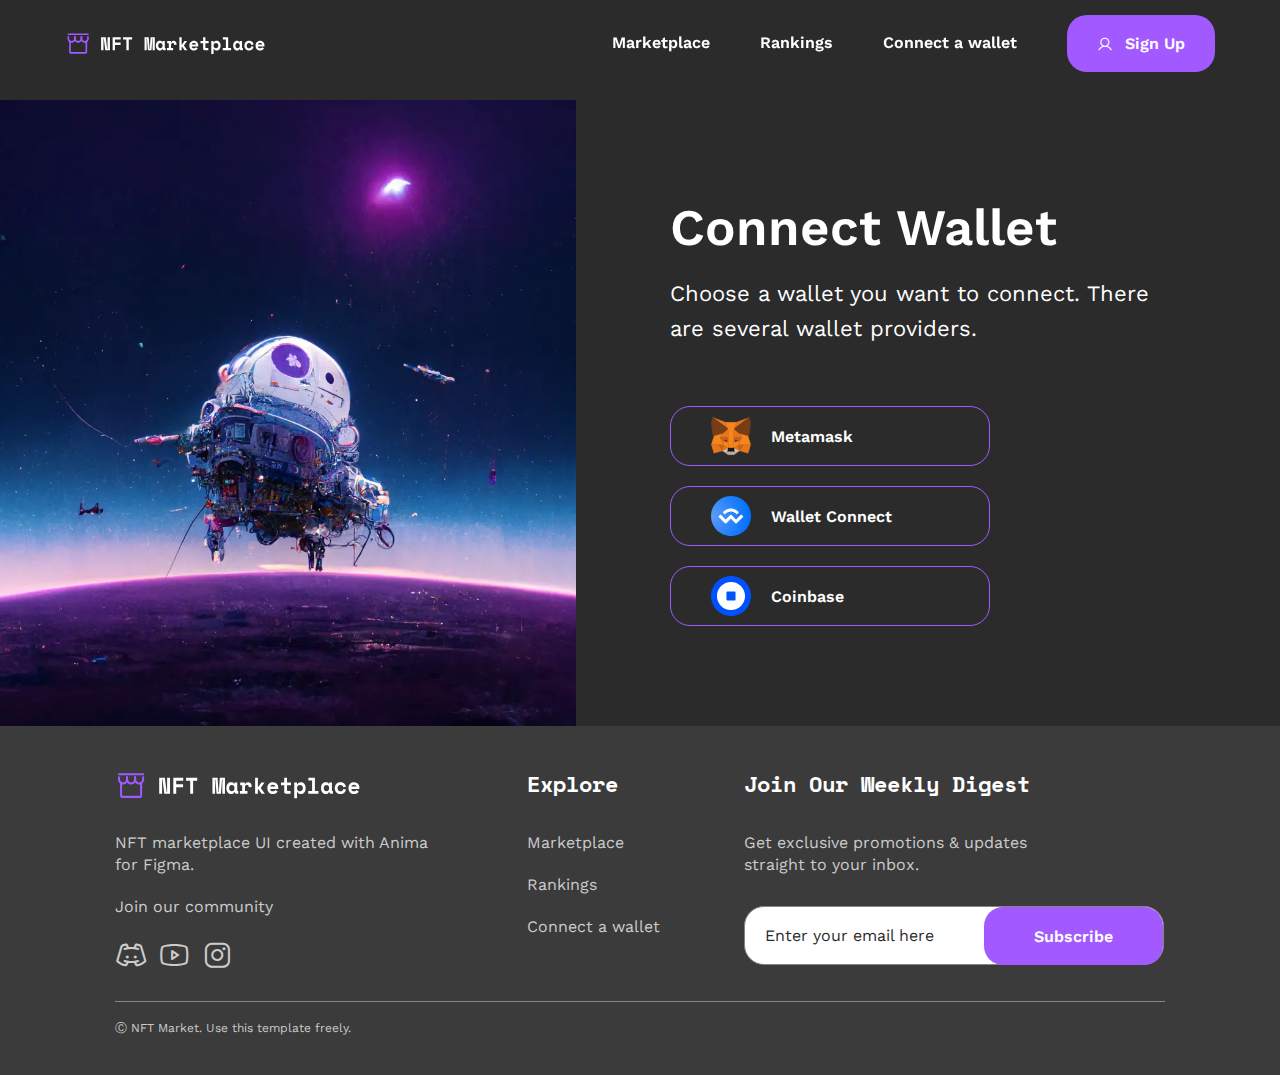
==== commit c644c560: "fix: fix bugs" ====
--- a/connect.html
+++ b/connect.html
@@ -6,7 +6,7 @@
 	<meta charset="UTF-8">
 	<meta name="format-detection" content="telephone=no">
 	<!-- <style>body{opacity: 0;}</style> -->
-	<link rel="stylesheet" href="css/style.min.css?_v=20230203125524">
+	<link rel="stylesheet" href="css/style.min.css?_v=20230203132423">
 	<link rel="shortcut icon" href="favicon.ico">
 	<!-- <meta name="robots" content="noindex, nofollow"> -->
 	<meta name="viewport" content="width=device-width, initial-scale=1.0">
@@ -157,7 +157,7 @@
 			</div>
 		</div>
 	</div>
-	<script src="js/app.min.js?_v=20230203125524"></script>
+	<script src="js/app.min.js?_v=20230203132423"></script>
 </body>
 
 </html>--- a/css/style.min.css
+++ b/css/style.min.css
@@ -1 +1 @@
-@charset "UTF-8";@import url(https://fonts.googleapis.com/css?family=Mulish:700&display=swap);@import url(https://fonts.googleapis.com/css?family=Space+Mono:regular,700&display=swap);@import url(https://fonts.googleapis.com/css?family=Work+Sans:regular,600,700&display=swap);@font-face{font-family:icons;font-display:swap;src:url(../fonts/icons.woff2) format("woff2"),url(../fonts/icons.woff) format("woff");font-weight:400;font-style:normal}[class*=_icon-]:before{font-family:icons;font-style:normal;font-weight:400;font-variant:normal;text-transform:none;line-height:1;-webkit-font-smoothing:antialiased;-moz-osx-font-smoothing:grayscale}[class*=_icon-]:before{display:block}._icon-arrow-right:before{content:"\e900"}._icon-copy:before{content:"\e901"}._icon-discord:before{content:"\e902"}._icon-eye:before{content:"\e903"}._icon-globe:before{content:"\e904"}._icon-instagram:before{content:"\e905"}._icon-lock:before{content:"\e906"}._icon-mail:before{content:"\e907"}._icon-plus:before{content:"\e908"}._icon-rocket:before{content:"\e909"}._icon-search:before{content:"\e90a"}._icon-twitter:before{content:"\e90b"}._icon-user:before{content:"\e90c"}._icon-youtube:before{content:"\e90d"}*{padding:0;margin:0;border:0}*,:after,:before{-webkit-box-sizing:border-box;box-sizing:border-box}body,html{height:100%;min-width:375px}body{color:#fff;line-height:1;font-family:"Work Sans";font-size:1rem;-ms-text-size-adjust:100%;-moz-text-size-adjust:100%;-webkit-text-size-adjust:100%;-webkit-font-smoothing:antialiased;-moz-osx-font-smoothing:grayscale}button,input,textarea{font-family:"Work Sans";font-size:inherit}button{cursor:pointer;color:inherit;background-color:transparent}a{color:inherit;text-decoration:none}ul li{list-style:none}img{vertical-align:top}h1,h2,h3,h4,h5,h6{font-weight:inherit;font-size:inherit}svg{height:1em;width:1em}svg path{stroke:inherit;fill:inherit}body{background:#2b2b2b}.lock body{overflow:hidden;-ms-touch-action:none;touch-action:none;-ms-scroll-chaining:none;overscroll-behavior:none}.wrapper{min-height:100%;display:-webkit-box;display:-ms-flexbox;display:flex;-webkit-box-orient:vertical;-webkit-box-direction:normal;-ms-flex-direction:column;flex-direction:column;overflow:hidden;line-height:1.4}@supports (overflow:clip){.wrapper{overflow:clip}}.wrapper>main{-webkit-box-flex:1;-ms-flex:1 1 auto;flex:1 1 auto}.wrapper>*{min-width:0}[class*=__container]{max-width:67.5rem;margin:0 auto;padding:0 .9375rem}body::after{content:"";background-color:rgba(0,0,0,.5);position:fixed;width:100%;height:100%;top:0;left:0;opacity:0;-webkit-transition:opacity .8s ease 0s;-o-transition:opacity .8s ease 0s;transition:opacity .8s ease 0s;pointer-events:none;z-index:149}.popup-show body::after{opacity:1}.popup{position:fixed;top:0;left:0;bottom:0;right:0;padding:30px 10px;-webkit-transition:visibility .8s ease 0s;-o-transition:visibility .8s ease 0s;transition:visibility .8s ease 0s;visibility:hidden;pointer-events:none}.popup_show{z-index:150;visibility:visible;overflow:auto;pointer-events:auto}.popup_show .popup__content{visibility:visible;-webkit-transform:scale(1);-ms-transform:scale(1);transform:scale(1)}.popup__wrapper{display:-webkit-box;display:-ms-flexbox;display:flex;-webkit-box-orient:vertical;-webkit-box-direction:normal;-ms-flex-direction:column;flex-direction:column;-webkit-box-align:center;-ms-flex-align:center;align-items:center;min-height:100%;-webkit-box-flex:1;-ms-flex:1 1 auto;flex:1 1 auto;width:100%;display:flex;-webkit-box-pack:center;-ms-flex-pack:center;justify-content:center;align-items:center}.popup__content{visibility:hidden;-webkit-transform:scale(0);-ms-transform:scale(0);transform:scale(0);-webkit-transition:-webkit-transform .3s ease 0s;transition:-webkit-transform .3s ease 0s;-o-transition:transform .3s ease 0s;transition:transform .3s ease 0s;transition:transform .3s ease 0s,-webkit-transform .3s ease 0s;background-color:#2b2b2b;width:100%;max-width:1100px;border-radius:20px}.lock .popup__content{visibility:visible}.popup__close{position:absolute;top:2%;border:1px solid #a259ff;border-radius:5px;z-index:22}.popup__close span{display:block;-webkit-transform:rotate(45deg);-ms-transform:rotate(45deg);transform:rotate(45deg);font-size:1.25rem}.sign-up__body{display:-ms-grid;display:grid;-ms-grid-columns:(1fr)[2];grid-template-columns:repeat(2,1fr)}.sign-up__image-ibg{padding-bottom:88.2778581766%;border-radius:20px}.sign-up__image-ibg img{border-radius:20px 0 0 20px}.tabs-sign-up{position:relative;display:-webkit-box;display:-ms-flexbox;display:flex;-webkit-box-orient:vertical;-webkit-box-direction:normal;-ms-flex-direction:column;flex-direction:column}.tabs-sign-up__navigation{-ms-flex-item-align:center;-ms-grid-row-align:center;align-self:center;display:-webkit-inline-box;display:-ms-inline-flexbox;display:inline-flex;border:1px solid #a259ff;border-top:none;border-radius:0 0 .625rem .625rem;padding:.3125rem;padding-top:0}.tabs-sign-up__title{font-size:1.5rem;border-radius:0 0 .625rem .625rem}.tabs-sign-up__title._tab-active{background-color:#a259ff}.tabs-sign-up__label{font-weight:600;line-height:1.1;text-transform:capitalize}.tabs-sign-up__label:not(:last-child){margin-bottom:1.25rem}.tabs-sign-up__text{line-height:1.6}.tabs-sign-up__text:not(:last-child){margin-bottom:2.5rem}.tabs-sign-up__form{display:-webkit-box;display:-ms-flexbox;display:flex;-webkit-box-orient:vertical;-webkit-box-direction:normal;-ms-flex-direction:column;flex-direction:column;row-gap:.9375rem;width:100%}.tabs-sign-up__item{position:relative}.tabs-sign-up label{position:absolute;width:1.25rem;height:1.25rem;color:#bdbdbd;left:1.25rem;top:.75rem;font-size:1.25rem}.tabs-sign-up__input{padding:1rem 3.25rem;gap:.75rem;width:20.625rem;height:2.875rem;border:.0625rem solid #858584;border-radius:1.25rem}.tabs-sign-up__input::-webkit-input-placeholder{color:#2b2b2b}.tabs-sign-up__input::-moz-placeholder{color:#2b2b2b}.tabs-sign-up__input:-ms-input-placeholder{color:#2b2b2b}.tabs-sign-up__input::-ms-input-placeholder{color:#2b2b2b}.tabs-sign-up__input::placeholder{color:#2b2b2b}.tabs-sign-up__input:focus{outline:1px solid transparent;border:1px solid #a259ff}.tabs-sign-up__button{width:20.625rem;height:2.875rem;margin-top:.9375rem}.tabs__navigation{display:-webkit-box;display:-ms-flexbox;display:flex}.tabs__title{border:1px solid #eee;padding:.625rem .9375rem;border-radius:.3125rem}.tabs__title._tab-active{border:1px solid #000}.tabs__content{border:1px solid #eee;padding:.625rem .9375rem}[class*=-ibg]{position:relative}[class*=-ibg] img{position:absolute;width:100%;height:100%;top:0;left:0;-o-object-fit:cover;object-fit:cover}[class*=-ibg_contain] img{-o-object-fit:contain;object-fit:contain}.button{border-radius:20px;display:-webkit-box;display:-ms-flexbox;display:flex;-webkit-box-pack:center;-ms-flex-pack:center;justify-content:center;-webkit-box-align:center;-ms-flex-align:center;align-items:center;gap:.75rem;font-weight:600;max-height:3.75rem;border-color:#a259ff;color:#fff;-webkit-box-shadow:0 0 40px 40px #a259ff inset,0 0 0 0 #a259ff;box-shadow:0 0 40px 40px #a259ff inset,0 0 0 0 #a259ff;-webkit-transition:all 150ms ease-in-out;-o-transition:all 150ms ease-in-out;transition:all 150ms ease-in-out}.button-border{border-radius:20px;display:-webkit-box;display:-ms-flexbox;display:flex;-webkit-box-pack:center;-ms-flex-pack:center;justify-content:center;-webkit-box-align:center;-ms-flex-align:center;align-items:center;max-height:3.75rem;gap:.75rem;font-weight:600;height:3.75rem;background-color:transparent;border:.0625rem solid #a259ff;border-radius:1.25rem;border-color:#a259ff;color:#fff;background-image:-o-linear-gradient(45deg,#a259ff 50%,transparent 50%);background-image:linear-gradient(45deg,#a259ff 50%,transparent 50%);background-position:100%;background-size:400%;-webkit-transition:background .5s ease-in-out;-o-transition:background .5s ease-in-out;transition:background .5s ease-in-out}.button-border span{color:#a259ff;-webkit-transition:all .5s ease 0s;-o-transition:all .5s ease 0s;transition:all .5s ease 0s;font-size:1.25rem}.stats{display:-webkit-box;display:-ms-flexbox;display:flex;-webkit-box-pack:justify;-ms-flex-pack:justify;justify-content:space-between;-webkit-column-gap:1.875rem;-moz-column-gap:1.875rem;column-gap:1.875rem}.stats__title{font-family:"Space Mono";font-weight:700}.stats__text{line-height:1.6}.signature{-webkit-box-orient:vertical;-webkit-box-direction:normal;-ms-flex-direction:column;flex-direction:column;display:-webkit-box;display:-ms-flexbox;display:flex;row-gap:.625rem}.signature__title{font-weight:600;font-size:1.375rem}.signature__body{display:-webkit-box;display:-ms-flexbox;display:flex;-webkit-column-gap:.75rem;-moz-column-gap:.75rem;column-gap:.75rem}.signature__image-ibg{width:1.5rem;height:1.5rem;border-radius:50%}.signature__image-ibg img{border-radius:50%}.title{max-width:43.75rem}.title__item{font-weight:600;line-height:1.2}.title__item:not(:last-child){margin-bottom:.625rem}.title__label{font-weight:400;text-transform:capitalize}.card{display:-ms-grid;display:grid;-ms-grid-columns:(1fr)[3];grid-template-columns:repeat(3,1fr);gap:1.875rem}.card__image-ibg{padding-bottom:89.696969697%;border-radius:1.25rem 1.25rem 0 0}.card__image-ibg img{border-radius:1.25rem 1.25rem 0 0}.card__content{background:#3b3b3b;border-radius:0 0 1.25rem 1.25rem;padding:1.25rem 1.875rem}.card__content_dark{background:#2b2b2b}.card__title{font-weight:600;font-size:1.375rem}.card__title:not(:last-child){margin-bottom:.3125rem}.card__user{display:-webkit-box;display:-ms-flexbox;display:flex;-webkit-column-gap:.75rem;-moz-column-gap:.75rem;column-gap:.75rem;-webkit-box-align:center;-ms-flex-align:center;align-items:center}.card__user:not(:last-child){margin-bottom:1.5625rem}.card__ava{width:1.5rem;height:1.5rem;border-radius:50%}.card__name{font-family:"Space Mono"}.card__stats{display:-webkit-box;display:-ms-flexbox;display:flex;-webkit-box-pack:justify;-ms-flex-pack:justify;justify-content:space-between}.card__column{display:-webkit-box;display:-ms-flexbox;display:flex;-webkit-box-orient:vertical;-webkit-box-direction:normal;-ms-flex-direction:column;flex-direction:column;row-gap:.5rem}.card__label{font-family:"Space Mono";font-size:.75rem;line-height:1.1;color:#858584}.card__meaning{font-family:"Space Mono"}.countdown{background:rgba(59,59,59,.5);-webkit-backdrop-filter:blur(5px);backdrop-filter:blur(5px);max-width:18.75rem;padding:1.875rem;border-radius:1.25rem}.countdown__text{font-family:"Space Mono";font-size:.75rem;line-height:1.1}.countdown__text:not(:last-child){margin-bottom:.625rem}.countdown__body{display:-webkit-box;display:-ms-flexbox;display:flex;-webkit-column-gap:.625rem;-moz-column-gap:.625rem;column-gap:.625rem;-webkit-box-pack:justify;-ms-flex-pack:justify;justify-content:space-between}.countdown__body:not(:last-child){margin-bottom:1.875rem}.countdown__number{display:-webkit-box;display:-ms-flexbox;display:flex;-webkit-box-orient:vertical;-webkit-box-direction:normal;-ms-flex-direction:column;flex-direction:column;row-gap:.3125rem}.countdown__time{font-family:"Space Mono";font-weight:700;font-size:38px;line-height:1.2;text-transform:capitalize}.countdown__button{width:100%;height:3.75rem}.header{padding:.9375rem 0;position:fixed;width:100%;top:0;left:0;z-index:100}.header::before{content:"";position:absolute;top:0;display:block;width:100%;background-color:rgba(48,20,85,.9);-webkit-transition:all .3s ease 0s;-o-transition:all .3s ease 0s;transition:all .3s ease 0s;-webkit-filter:blur(5px);filter:blur(5px);top:-200%}.header._header-scroll::before{top:0}.header__container{max-width:73.75rem;display:-webkit-box;display:-ms-flexbox;display:flex;-webkit-box-pack:justify;-ms-flex-pack:justify;justify-content:space-between;-webkit-box-align:center;-ms-flex-align:center;align-items:center;gap:1.25rem}.header__container::before{content:"";position:fixed;display:block;width:100%;height:3.75rem;background-color:#2b2b2b;z-index:23;right:-100%;opacity:0;visibility:hidden;-webkit-transition:right .3s ease 0s;-o-transition:right .3s ease 0s;transition:right .3s ease 0s}.menu-open .header__container::before{right:0;opacity:1;visibility:visible}.header__logo{max-width:12.5rem;max-height:3.125rem;position:relative;z-index:55}.header__logo img{width:100%;height:100%}.menu__body{display:-webkit-box;display:-ms-flexbox;display:flex}.menu__list{font-weight:600;display:-webkit-box;display:-ms-flexbox;display:flex;-webkit-box-align:center;-ms-flex-align:center;align-items:center;-ms-flex-wrap:wrap;flex-wrap:wrap}.menu__link{position:relative}.menu__link::after,.menu__link::before{content:"";display:block;position:absolute;width:0%;height:.0625rem;background-color:#a259ff;bottom:-.3125rem;visibility:hidden;-webkit-transition:all .5s ease 0s;-o-transition:all .5s ease 0s;transition:all .5s ease 0s}.menu__link::before{content:"";left:50%}.menu__link::after{content:"";right:50%}.menu__button{position:relative;z-index:55}.icon-menu{display:none}.footer{background:#3b3b3b;padding:2.5rem 0}.footer__row{display:-webkit-box;display:-ms-flexbox;display:flex;-ms-flex-wrap:wrap;flex-wrap:wrap;row-gap:1.875rem}.footer__row:not(:last-child){margin-bottom:1.875rem}.footer__column{display:-webkit-box;display:-ms-flexbox;display:flex;-webkit-box-orient:vertical;-webkit-box-direction:normal;-ms-flex-direction:column;flex-direction:column;row-gap:1.875rem}.footer__column:nth-child(2){min-width:8.4375rem}.footer__column:nth-child(2) a{position:relative}.footer__column:nth-child(2) a::after,.footer__column:nth-child(2) a::before{content:"";display:block;position:absolute;width:0%;height:.0625rem;background-color:#a259ff;bottom:-.3125rem;visibility:hidden;-webkit-transition:all .5s ease 0s;-o-transition:all .5s ease 0s;transition:all .5s ease 0s}.footer__column:nth-child(2) a::before{content:"";left:50%}.footer__column:nth-child(2) a::after{content:"";right:50%}.footer__logo{width:15.3125rem;max-height:3.125rem;padding-top:.1875rem}.footer__logo img{width:100%;height:100%}.footer__list{display:-webkit-box;display:-ms-flexbox;display:flex;-webkit-box-orient:vertical;-webkit-box-direction:normal;-ms-flex-direction:column;flex-direction:column;row-gap:1.25rem}.footer__item{color:#ccc;max-width:20.625rem}.footer__socials{display:-webkit-box;display:-ms-flexbox;display:flex;gap:.625rem}.footer__social{font-size:2rem;-webkit-transition:all .3s ease 0s;-o-transition:all .3s ease 0s;transition:all .3s ease 0s}.footer__title{font-family:"Space Mono";font-weight:700;font-size:1.375rem;line-height:1.6;text-transform:capitalize}.footer__form{position:relative}.footer__input{padding-right:12.5rem;padding-left:1.25rem;gap:.75rem;border:.0625rem solid #858584;border-radius:1.25rem;-webkit-transition:all .3s ease 0s;-o-transition:all .3s ease 0s;transition:all .3s ease 0s}.footer__input::-webkit-input-placeholder{color:#2b2b2b}.footer__input::-moz-placeholder{color:#2b2b2b}.footer__input:-ms-input-placeholder{color:#2b2b2b}.footer__input::-ms-input-placeholder{color:#2b2b2b}.footer__input::placeholder{color:#2b2b2b}.footer__input:focus{border:1px solid #a259ff;outline:transparent;-webkit-box-shadow:inset 0 0 .9375rem #a259ff;box-shadow:inset 0 0 .9375rem #a259ff}.footer__button{position:absolute;top:0;right:0;color:#fff;padding:0 3.125rem;border:1px solid transparent}.footer__bottom{color:#ccc;font-size:12px;line-height:1.1;padding-top:1.25rem;border-top:.0625rem solid #858584}.main-homepage__body{display:-ms-grid;display:grid;-ms-grid-columns:(1fr)[2];grid-template-columns:repeat(2,1fr);gap:1.875rem}.main-homepage__content{display:-webkit-box;display:-ms-flexbox;display:flex;-webkit-box-orient:vertical;-webkit-box-direction:normal;-ms-flex-direction:column;flex-direction:column;row-gap:1.875rem}.main-homepage__title{font-weight:600;line-height:1.1;text-transform:capitalize}.main-homepage__text{line-height:1.6;text-transform:capitalize}.main-homepage__button{max-width:14.0625rem}.column-main-homepage{background:#3b3b3b;border-radius:20px;overflow:hidden}.column-main-homepage__image-ibg{padding-bottom:78.6274509804%;border-radius:20px 20px 0 0}.column-main-homepage__image-ibg img{border-radius:20px 20px 0 0}.column-main-homepage__body{padding:1.375rem 1.25rem}.collection-homepage__content{display:-ms-grid;display:grid;-ms-grid-columns:(1fr)[3];grid-template-columns:repeat(3,1fr);gap:1.875rem}.collection-homepage__column{margin-bottom:.9375rem;display:-webkit-box;display:-ms-flexbox;display:flex;-webkit-box-orient:vertical;-webkit-box-direction:normal;-ms-flex-direction:column;flex-direction:column}.collection-homepage__column>img{margin-bottom:.9375rem}.gallery__row{display:-webkit-box;display:-ms-flexbox;display:flex;-webkit-box-pack:justify;-ms-flex-pack:justify;justify-content:space-between;gap:.625rem}.gallery__more{background-color:#a259ff;border-radius:1.25rem;display:-webkit-box;display:-ms-flexbox;display:flex;-webkit-box-pack:center;-ms-flex-pack:center;justify-content:center;-webkit-box-align:center;-ms-flex-align:center;align-items:center;font-family:"Space Mono";font-style:normal;font-weight:700;font-size:1.375rem;line-height:1.6}.creators-homepage__header{display:-webkit-box;display:-ms-flexbox;display:flex;-webkit-box-pack:justify;-ms-flex-pack:justify;justify-content:space-between}.creators-homepage__title{max-width:43.75rem}.creators-homepage__button{-ms-flex-item-align:end;align-self:flex-end;height:3.75rem}.creators-homepage__content{display:-ms-grid;display:grid;-ms-grid-columns:(1fr)[4];grid-template-columns:repeat(4,1fr);gap:1.875rem}.creators-homepage__card{background:#3b3b3b;border-radius:1.25rem;padding:1.25rem;position:relative;display:-webkit-box;display:-ms-flexbox;display:flex;-webkit-box-pack:center;-ms-flex-pack:center;justify-content:center;-webkit-box-align:center;-ms-flex-align:center;align-items:center;-webkit-box-orient:vertical;-webkit-box-direction:normal;-ms-flex-direction:column;flex-direction:column}.creators-homepage__number{position:absolute;border-radius:50%;background:#2b2b2b;width:1.875rem;height:1.875rem;color:#858584;font-family:"Space Mono";display:-webkit-box;display:-ms-flexbox;display:flex;-webkit-box-pack:center;-ms-flex-pack:center;justify-content:center;-webkit-box-align:center;-ms-flex-align:center;align-items:center;z-index:22}.creators-homepage__image-ibg:not(:last-child){margin-bottom:1.25rem}.creators-homepage__body{display:-webkit-box;display:-ms-flexbox;display:flex;-webkit-box-orient:vertical;-webkit-box-direction:normal;-ms-flex-direction:column;flex-direction:column;row-gap:.3125rem;-webkit-box-pack:center;-ms-flex-pack:center;justify-content:center;-webkit-box-align:center;-ms-flex-align:center;align-items:center}.creators-homepage__name{text-transform:capitalize;font-weight:600;font-size:22px}.creators-homepage__text{color:#858584;display:-webkit-box;display:-ms-flexbox;display:flex;gap:.625rem}.creators-homepage__text span{font-family:"Space Mono";color:#fff}.categories-homepage__body{display:-ms-grid;display:grid;-ms-grid-columns:(1fr)[4];grid-template-columns:repeat(4,1fr);gap:1.875rem}.categories-homepage__card{position:relative;background:#3b3b3b;border-radius:1.25rem}.categories-homepage__icon{position:absolute;left:30%;top:20%;z-index:22;-webkit-transition:all .3s ease 0s;-o-transition:all .3s ease 0s;transition:all .3s ease 0s}.categories-homepage__image-ibg{padding-bottom:100%}.categories-homepage__image-ibg img{-webkit-transition:all .3s ease 0s;-o-transition:all .3s ease 0s;transition:all .3s ease 0s;border-radius:1.25rem 1.25rem 0 0;-webkit-filter:blur(.25rem);filter:blur(.25rem)}.categories-homepage__text{padding:1.25rem 1.875rem;font-weight:600}.discover-homepage__header{display:-webkit-box;display:-ms-flexbox;display:flex;-webkit-box-pack:justify;-ms-flex-pack:justify;justify-content:space-between}.discover-homepage__button{-ms-flex-item-align:end;align-self:flex-end;height:3.75rem}.no-webp .mushroom-homepage{background:-webkit-gradient(linear,left top,left bottom,from(rgba(162,89,255,0)),to(#a259ff)),url(../img/homepage/mushroom/background.png) center/cover no-repeat}.no-webp .mushroom-homepage{background:-o-linear-gradient(top,rgba(162,89,255,0) 0,#a259ff 100%),url(../img/homepage/mushroom/background.png) center/cover no-repeat}.no-webp .mushroom-homepage{background:linear-gradient(180deg,rgba(162,89,255,0) 0,#a259ff 100%),url(../img/homepage/mushroom/background.png) center/cover no-repeat}.mushroom-homepage{position:relative}.mushroom-homepage__container{position:relative;z-index:22;display:-webkit-box;display:-ms-flexbox;display:flex;-webkit-box-pack:justify;-ms-flex-pack:justify;justify-content:space-between;padding-top:22.5rem;padding-bottom:3.75rem;gap:1.25rem}.mushroom-homepage__content{display:-webkit-box;display:-ms-flexbox;display:flex;-webkit-box-orient:vertical;-webkit-box-direction:normal;-ms-flex-direction:column;flex-direction:column;row-gap:1.875rem}.mushroom-homepage__user{display:-webkit-box;display:-ms-flexbox;display:flex;-webkit-column-gap:.75rem;-moz-column-gap:.75rem;column-gap:.75rem;background:#3b3b3b;border-radius:1.25rem;padding:.6875rem 1.25rem;max-width:9.375rem;-webkit-box-pack:center;-ms-flex-pack:center;justify-content:center;-webkit-box-align:center;-ms-flex-align:center;align-items:center}.mushroom-homepage__ava{width:1.5rem;height:1.5rem;border-radius:50%}.mushroom-homepage__button{border-color:#fff;color:#2b2b2b;-webkit-box-shadow:0 0 40px 40px #fff inset,0 0 0 0 #fff;box-shadow:0 0 40px 40px #fff inset,0 0 0 0 #fff}.mushroom-homepage__button span{color:#a259ff}.mushroom-homepage__countdown{-ms-flex-item-align:end;align-self:flex-end}.works-homepage__body{display:-webkit-box;display:-ms-flexbox;display:flex;gap:1.875rem}.works-homepage__card{-webkit-box-flex:1;-ms-flex:1 1 30%;flex:1 1 30%;background:#3b3b3b;border-radius:1.25rem;padding:.625rem 1.875rem 1.875rem 1.875rem}.works-homepage__label{font-weight:600;text-align:center;text-transform:capitalize}.works-homepage__label:not(:last-child){margin-bottom:.625rem}.works-homepage__text{text-align:center}.digest-homepage__container{background:#3b3b3b;border-radius:1.25rem}.digest-homepage__body{display:-webkit-box;display:-ms-flexbox;display:flex;-webkit-box-pack:justify;-ms-flex-pack:justify;justify-content:space-between;gap:1.25rem}.digest-homepage__image-ibg{border-radius:1.25rem}.digest-homepage__image-ibg img{border-radius:1.25rem}.digest-homepage__title{font-weight:600;line-height:1.2;text-transform:capitalize}.digest-homepage__title:not(:last-child){margin-bottom:.625rem}.digest-homepage__text{line-height:1.6;text-transform:capitalize}.digest-homepage__text:not(:last-child){margin-bottom:2.5rem}.digest-homepage__form{position:relative}.digest-homepage__input{padding-right:13.125rem;padding-left:1.25rem;gap:.75rem;border:.0625rem solid #858584;border-radius:1.25rem;-webkit-transition:all .3s ease 0s;-o-transition:all .3s ease 0s;transition:all .3s ease 0s}.digest-homepage__input::-webkit-input-placeholder{color:#2b2b2b}.digest-homepage__input::-moz-placeholder{color:#2b2b2b}.digest-homepage__input:-ms-input-placeholder{color:#2b2b2b}.digest-homepage__input::-ms-input-placeholder{color:#2b2b2b}.digest-homepage__input::placeholder{color:#2b2b2b}.digest-homepage__input:focus{border:1px solid #a259ff;outline:transparent;-webkit-box-shadow:inset 0 0 .9375rem #a259ff;box-shadow:inset 0 0 .9375rem #a259ff}.digest-homepage__button{position:absolute;top:0;right:0;color:#fff;padding:0 3.125rem;border:1px solid transparent}.page-artist__main{margin-bottom:.625rem;border-bottom:1px solid #3b3b3b}.main-page-artist__background{width:100%;position:relative;z-index:1}.main-page-artist__background img{width:100%;height:100%;-o-object-fit:cover;object-fit:cover;-o-object-position:center;object-position:center}.main-page-artist__background::before{position:absolute;z-index:11;content:"";height:100%;width:100%;top:0;left:0;background:-webkit-gradient(linear,left top,left bottom,color-stop(21.88%,rgba(151,71,255,0)),color-stop(95.31%,#9747ff));background:-o-linear-gradient(top,rgba(151,71,255,0) 21.88%,#9747ff 95.31%);background:linear-gradient(180deg,rgba(151,71,255,0) 21.88%,#9747ff 95.31%)}.main-page-artist__container{position:relative;z-index:55;margin-top:-3.75rem;display:-webkit-box;display:-ms-flexbox;display:flex;-webkit-box-orient:vertical;-webkit-box-direction:normal;-ms-flex-direction:column;flex-direction:column}.main-page-artist__image-ibg{width:7.5rem;height:7.5rem;border-radius:1.25rem;border:2px solid #2b2b2b}.main-page-artist__image-ibg img{border-radius:1.25rem}.main-page-artist__body{display:-webkit-box;display:-ms-flexbox;display:flex;-webkit-box-pack:justify;-ms-flex-pack:justify;justify-content:space-between;-webkit-column-gap:.9375rem;-moz-column-gap:.9375rem;column-gap:.9375rem}.main-page-artist__content{display:-webkit-box;display:-ms-flexbox;display:flex;-webkit-box-orient:vertical;-webkit-box-direction:normal;-ms-flex-direction:column;flex-direction:column;row-gap:1.875rem;max-width:37.5rem}.main-page-artist__name{display:-webkit-box;display:-ms-flexbox;display:flex;-webkit-box-orient:vertical;-webkit-box-direction:normal;-ms-flex-direction:column;flex-direction:column;row-gap:1.875rem}.main-page-artist__title{font-weight:600;line-height:1.1}.main-page-artist__stats{display:-webkit-box;display:-ms-flexbox;display:flex}.main-page-artist__value{font-family:"Space Mono";font-weight:700;text-transform:capitalize}.main-page-artist__text{text-transform:capitalize}.main-page-artist__label{font-family:"Space Mono";font-weight:700;line-height:1.6;text-transform:capitalize;color:#858584}.main-page-artist__label:not(:last-child){margin-bottom:.625rem}.main-page-artist__icons{color:#858584;display:-webkit-box;display:-ms-flexbox;display:flex;gap:.625rem}.main-page-artist__icon{-webkit-transition:all .3s ease 0s;-o-transition:all .3s ease 0s;transition:all .3s ease 0s}.main-page-artist__buttons{display:-webkit-box;display:-ms-flexbox;display:flex;-webkit-column-gap:1.25rem;-moz-column-gap:1.25rem;column-gap:1.25rem}.main-page-artist .button-border{padding:0 1.875rem}.tabs-page-artist__navigation{display:-webkit-box;display:-ms-flexbox;display:flex;-webkit-box-pack:justify;-ms-flex-pack:justify;justify-content:space-between}.tabs-page-artist__title{font-weight:600;color:#858584;text-transform:capitalize;width:33%;border-bottom:.125rem solid transparent}.tabs-page-artist__title span{font-family:"Space Mono";background:#3b3b3b;border-radius:1.25rem;padding:.3125rem .625rem;color:#fff;font-weight:400}.tabs-page-artist__title._tab-active{border-bottom:.125rem solid #858584;color:#fff}.tabs-page-artist__title._tab-active span{background:#858584}.tabs-page-artist__content{padding-top:5rem;padding-bottom:5rem;border-bottom:.125rem solid #2b2b2b;width:100%;background:#3b3b3b}.main-page-nft__background{margin-bottom:2.5rem;width:100%;-o-object-fit:cover;object-fit:cover;-o-object-position:center;object-position:center}.main-page-nft__body{display:-webkit-box;display:-ms-flexbox;display:flex;-webkit-box-pack:justify;-ms-flex-pack:justify;justify-content:space-between;gap:1.25rem}.main-page-nft__content{max-width:38.125rem}.main-page-nft__list{display:-webkit-box;display:-ms-flexbox;display:flex;-webkit-box-orient:vertical;-webkit-box-direction:normal;-ms-flex-direction:column;flex-direction:column}.main-page-nft__title{font-weight:600;line-height:1.1;text-transform:capitalize}.main-page-nft__title:not(:last-child){margin-bottom:.625rem}.main-page-nft__subtitle{line-height:1.6;text-transform:capitalize;color:#858584}.main-page-nft__label{font-family:"Space Mono";color:#858584}.main-page-nft__label:not(:last-child){margin-bottom:.625rem}.main-page-nft__user{display:-webkit-box;display:-ms-flexbox;display:flex;gap:.625rem}.main-page-nft__ava{width:1.5rem;height:1.5rem;border-radius:50%;overflow:hidden}.main-page-nft__name{font-weight:600}.main-page-nft__text{display:-webkit-box;display:-ms-flexbox;display:flex;-webkit-box-orient:vertical;-webkit-box-direction:normal;-ms-flex-direction:column;flex-direction:column;row-gap:1.875rem;line-height:1.6}.main-page-nft__site{display:-webkit-box;display:-ms-flexbox;display:flex;gap:.625rem;-webkit-box-align:center;-ms-flex-align:center;align-items:center;line-height:1.6;-webkit-transition:all .3s ease 0s;-o-transition:all .3s ease 0s;transition:all .3s ease 0s}.main-page-nft__site span{color:#858584}.main-page-nft__tags{display:-webkit-box;display:-ms-flexbox;display:flex;gap:1.25rem;-ms-flex-wrap:wrap;flex-wrap:wrap}.main-page-nft__tag{font-weight:600;text-transform:uppercase;padding:.75rem 1.875rem;background:#3b3b3b;border-radius:1.25rem;-webkit-transition:all .3s ease 0s;-o-transition:all .3s ease 0s;transition:all .3s ease 0s}.main-page-nft__countdown{-ms-flex-item-align:start;align-self:flex-start}.artist-page-nft__header{display:-webkit-box;display:-ms-flexbox;display:flex;-webkit-box-pack:justify;-ms-flex-pack:justify;justify-content:space-between;gap:1.875rem}.main-page-connect{position:relative}.main-page-connect__background{width:45%;height:100%;position:absolute;-o-object-fit:cover;object-fit:cover}.main-page-connect__container{display:-ms-grid;display:grid;-ms-grid-columns:(1fr)[2];grid-template-columns:repeat(2,1fr);gap:3.75rem}.main-page-connect__content{-ms-grid-column:2;grid-column-start:2;display:-webkit-box;display:-ms-flexbox;display:flex;-webkit-box-orient:vertical;-webkit-box-direction:normal;-ms-flex-direction:column;flex-direction:column;row-gap:1.25rem}.main-page-connect__title{font-weight:600;line-height:1.1;text-transform:capitalize}.main-page-connect__subtitle{line-height:1.6}.main-page-connect__buttons{display:-webkit-box;display:-ms-flexbox;display:flex;-webkit-box-orient:vertical;-webkit-box-direction:normal;-ms-flex-direction:column;flex-direction:column;row-gap:1.25rem}.main-page-connect__button{display:-webkit-box;display:-ms-flexbox;display:flex;gap:1.25rem;-webkit-box-align:center;-ms-flex-align:center;align-items:center;-webkit-box-pack:start;-ms-flex-pack:start;justify-content:flex-start;padding-left:2.5rem}.main-page-connect__button:first-child span{background:url(../img/connect/icons/01.svg) 0 0/100% no-repeat}.main-page-connect__button:nth-child(2)>span{background:url(../img/connect/icons/02.svg) 0 0/100% no-repeat}.main-page-connect__button:last-child span{background:url(../img/connect/icons/03.svg) 0 0/100% no-repeat}.main-page-connect__button span{width:2.5rem;height:2.5rem}.page-marketplace__main{margin-bottom:.625rem}.main-page-marketplace{border-bottom:.0625rem solid #3b3b3b}.main-page-marketplace__container{display:-webkit-box;display:-ms-flexbox;display:flex;-webkit-box-orient:vertical;-webkit-box-direction:normal;-ms-flex-direction:column;flex-direction:column;row-gap:1.875rem}.main-page-marketplace__form{position:relative}.main-page-marketplace__input{border:1px solid #3b3b3b;border-radius:1.25rem;background-color:transparent;width:100%;padding-left:1.25rem;padding-right:3.75rem;padding-top:1rem;padding-bottom:1rem;color:#fff}.main-page-marketplace__input::-webkit-input-placeholder{color:#858584}.main-page-marketplace__input::-moz-placeholder{color:#858584}.main-page-marketplace__input:-ms-input-placeholder{color:#858584}.main-page-marketplace__input::-ms-input-placeholder{color:#858584}.main-page-marketplace__input::placeholder{color:#858584}.main-page-marketplace__input:focus{border:1px solid #a259ff;outline:transparent;-webkit-box-shadow:inset 0 0 .9375rem #a259ff;box-shadow:inset 0 0 .9375rem #a259ff}.main-page-marketplace__button{position:absolute;right:1.25rem;font-size:1.5rem;-webkit-transition:all .3s ease 0s;-o-transition:all .3s ease 0s;transition:all .3s ease 0s}.tabs-page-marketplace__navigation{display:-webkit-box;display:-ms-flexbox;display:flex;-webkit-box-pack:space-evenly;-ms-flex-pack:space-evenly;justify-content:space-evenly}.tabs-page-marketplace__title{font-weight:600;color:#858584;text-transform:capitalize;width:50%;border-bottom:.125rem solid transparent}.tabs-page-marketplace__title span{font-family:"Space Mono";background:#3b3b3b;border-radius:1.25rem;padding:.3125rem .625rem;color:#fff;font-weight:400}.tabs-page-marketplace__title._tab-active{border-bottom:.125rem solid #858584;color:#fff}.tabs-page-marketplace__title._tab-active span{background:#858584}.tabs-page-marketplace__content{padding-top:5rem;padding-bottom:5rem;border-bottom:.125rem solid #2b2b2b;width:100%;background:#3b3b3b}.page-rankings__main{margin-bottom:2.5rem}#nav-2{display:none}.main-page-rankings__navigation{display:-webkit-box;display:-ms-flexbox;display:flex;-webkit-box-pack:space-evenly;-ms-flex-pack:space-evenly;justify-content:space-evenly}.main-page-rankings__title{font-weight:600;color:#858584;text-transform:capitalize;width:23%;border-bottom:.125rem solid transparent}.main-page-rankings__title span{font-family:"Space Mono";background:#3b3b3b;border-radius:1.25rem;padding:.3125rem .625rem;color:#fff;font-weight:400}.main-page-rankings__title._tab-active{border-bottom:.125rem solid #858584;color:#fff}.main-page-rankings__title._tab-active span{background:#858584}.main-page-rankings .table__gray{font-family:"Space Mono";color:#858584}.main-page-rankings .table__column{display:-webkit-box;display:-ms-flexbox;display:flex;-webkit-box-orient:vertical;-webkit-box-direction:normal;-ms-flex-direction:column;flex-direction:column;row-gap:1.25rem}.main-page-rankings .table__content{border-radius:1.25rem;display:-webkit-box;display:-ms-flexbox;display:flex;-webkit-box-align:center;-ms-flex-align:center;align-items:center;gap:1.25rem;padding:.75rem 1.25rem}.main-page-rankings .table__content_border{border:.0625rem solid #3b3b3b}.main-page-rankings .table__content_background{background:#3b3b3b}.main-page-rankings .table__number{display:-webkit-box;display:-ms-flexbox;display:flex;font-family:"Space Mono";-webkit-box-pack:center;-ms-flex-pack:center;justify-content:center;-webkit-box-align:center;-ms-flex-align:center;align-items:center;background:#2b2b2b;border-radius:50%;color:#858584}.main-page-rankings .table__artist{display:-webkit-box;display:-ms-flexbox;display:flex;-webkit-box-align:center;-ms-flex-align:center;align-items:center;font-weight:600;text-transform:capitalize}.main-page-rankings .table__change{font-family:"Space Mono";color:#00ac4f}.main-page-rankings .table__nft{font-family:"Space Mono"}.main-page-rankings .table__volume{font-family:"Space Mono"}@font-face{font-family:lg;src:url([data-uri]) format("woff2"),url([data-uri]) format("woff");font-weight:400;font-style:normal;font-display:block}.lg-icon{font-family:lg!important;speak:never;font-style:normal;font-weight:400;font-variant:normal;text-transform:none;line-height:1;-webkit-font-smoothing:antialiased;-moz-osx-font-smoothing:grayscale}.lg-container{font-family:system-ui,-apple-system,"Segoe UI",Roboto,"Helvetica Neue",Arial,"Noto Sans","Liberation Sans",sans-serif,"Apple Color Emoji","Segoe UI Emoji","Segoe UI Symbol","Noto Color Emoji"}.lg-next,.lg-prev{background-color:rgba(0,0,0,.45);border-radius:2px;color:#999;cursor:pointer;display:block;font-size:22px;margin-top:-10px;padding:8px 10px 9px;position:absolute;top:50%;z-index:1080;outline:0;border:none}.lg-next.disabled,.lg-prev.disabled{opacity:0!important;cursor:default}.lg-next:hover:not(.disabled),.lg-prev:hover:not(.disabled){color:#fff}.lg-single-item .lg-next,.lg-single-item .lg-prev{display:none}.lg-next{right:20px}.lg-next:before{content:"\e095"}.lg-prev{left:20px}.lg-prev:after{content:"\e094"}@-webkit-keyframes lg-right-end{0%{left:0}50%{left:-30px}100%{left:0}}@keyframes lg-right-end{0%{left:0}50%{left:-30px}100%{left:0}}@-webkit-keyframes lg-left-end{0%{left:0}50%{left:30px}100%{left:0}}@keyframes lg-left-end{0%{left:0}50%{left:30px}100%{left:0}}.lg-outer.lg-right-end .lg-object{-webkit-animation:lg-right-end .3s;animation:lg-right-end .3s;position:relative}.lg-outer.lg-left-end .lg-object{-webkit-animation:lg-left-end .3s;animation:lg-left-end .3s;position:relative}.lg-toolbar{z-index:1082;left:0;position:absolute;top:0;width:100%}.lg-media-overlap .lg-toolbar{background-image:-webkit-gradient(linear,left bottom,left top,from(rgba(0,0,0,0)),to(rgba(0,0,0,.4)));background-image:-o-linear-gradient(bottom,rgba(0,0,0,0),rgba(0,0,0,.4));background-image:linear-gradient(0deg,rgba(0,0,0,0),rgba(0,0,0,.4))}.lg-toolbar .lg-icon{color:#999;cursor:pointer;float:right;font-size:24px;height:47px;line-height:27px;padding:10px 0;text-align:center;width:50px;text-decoration:none!important;outline:medium none;will-change:color;-webkit-transition:color .2s linear;-o-transition:color .2s linear;transition:color .2s linear;background:0 0;border:none;-webkit-box-shadow:none;box-shadow:none}.lg-toolbar .lg-icon.lg-icon-18{font-size:18px}.lg-toolbar .lg-icon:hover{color:#fff}.lg-toolbar .lg-close:after{content:"\e070"}.lg-toolbar .lg-maximize{font-size:22px}.lg-toolbar .lg-maximize:after{content:"\e90a"}.lg-toolbar .lg-download:after{content:"\e0f2"}.lg-sub-html{color:#eee;font-size:16px;padding:10px 40px;text-align:center;z-index:1080;opacity:0;-webkit-transition:opacity .2s ease-out 0s;-o-transition:opacity .2s ease-out 0s;transition:opacity .2s ease-out 0s}.lg-sub-html h4{margin:0;font-size:13px;font-weight:700}.lg-sub-html p{font-size:12px;margin:5px 0 0}.lg-sub-html a{color:inherit}.lg-sub-html a:hover{text-decoration:underline}.lg-media-overlap .lg-sub-html{background-image:-webkit-gradient(linear,left top,left bottom,from(rgba(0,0,0,0)),to(rgba(0,0,0,.6)));background-image:-o-linear-gradient(top,rgba(0,0,0,0),rgba(0,0,0,.6));background-image:linear-gradient(180deg,rgba(0,0,0,0),rgba(0,0,0,.6))}.lg-item .lg-sub-html{position:absolute;bottom:0;right:0;left:0}.lg-error-msg{font-size:14px;color:#999}.lg-counter{color:#999;display:inline-block;font-size:16px;padding-left:20px;padding-top:12px;height:47px;vertical-align:middle}.lg-closing .lg-next,.lg-closing .lg-prev,.lg-closing .lg-sub-html,.lg-closing .lg-toolbar{opacity:0;-webkit-transition:-webkit-transform .08 cubic-bezier(0,0,.25,1) 0s,opacity .08 cubic-bezier(0,0,.25,1) 0s,color .08 linear;-o-transition:-o-transform .08 cubic-bezier(0,0,.25,1) 0s,opacity .08 cubic-bezier(0,0,.25,1) 0s,color .08 linear;-webkit-transition:opacity .08 cubic-bezier(0,0,.25,1) 0s,color .08 linear,-webkit-transform .08 cubic-bezier(0,0,.25,1) 0s;transition:opacity .08 cubic-bezier(0,0,.25,1) 0s,color .08 linear,-webkit-transform .08 cubic-bezier(0,0,.25,1) 0s;-o-transition:transform .08 cubic-bezier(0,0,.25,1) 0s,opacity .08 cubic-bezier(0,0,.25,1) 0s,color .08 linear;transition:transform .08 cubic-bezier(0,0,.25,1) 0s,opacity .08 cubic-bezier(0,0,.25,1) 0s,color .08 linear;transition:transform .08 cubic-bezier(0,0,.25,1) 0s,opacity .08 cubic-bezier(0,0,.25,1) 0s,color .08 linear,-webkit-transform .08 cubic-bezier(0,0,.25,1) 0s}body:not(.lg-from-hash) .lg-outer.lg-start-zoom .lg-item:not(.lg-zoomable) .lg-img-wrap,body:not(.lg-from-hash) .lg-outer.lg-start-zoom .lg-item:not(.lg-zoomable) .lg-video-cont{opacity:0;-ms-transform:scale3d(.5,.5,.5);-webkit-transform:scale3d(.5,.5,.5);transform:scale3d(.5,.5,.5);will-change:transform,opacity;-webkit-transition:-webkit-transform 250ms cubic-bezier(0,0,.25,1) 0s,opacity 250ms cubic-bezier(0,0,.25,1)!important;-o-transition:-o-transform 250ms cubic-bezier(0,0,.25,1) 0s,opacity 250ms cubic-bezier(0,0,.25,1)!important;-webkit-transition:opacity 250ms cubic-bezier(0,0,.25,1),-webkit-transform 250ms cubic-bezier(0,0,.25,1) 0s!important;transition:opacity 250ms cubic-bezier(0,0,.25,1),-webkit-transform 250ms cubic-bezier(0,0,.25,1) 0s!important;-o-transition:transform 250ms cubic-bezier(0,0,.25,1) 0s,opacity 250ms cubic-bezier(0,0,.25,1)!important;transition:transform 250ms cubic-bezier(0,0,.25,1) 0s,opacity 250ms cubic-bezier(0,0,.25,1)!important;transition:transform 250ms cubic-bezier(0,0,.25,1) 0s,opacity 250ms cubic-bezier(0,0,.25,1),-webkit-transform 250ms cubic-bezier(0,0,.25,1) 0s!important}body:not(.lg-from-hash) .lg-outer.lg-start-zoom .lg-item:not(.lg-zoomable).lg-complete .lg-img-wrap,body:not(.lg-from-hash) .lg-outer.lg-start-zoom .lg-item:not(.lg-zoomable).lg-complete .lg-video-cont{opacity:1;-ms-transform:scale3d(1,1,1);-webkit-transform:scale3d(1,1,1);transform:scale3d(1,1,1)}.lg-group:after{content:"";display:table;clear:both}.lg-container{display:none;outline:0}.lg-container.lg-show{display:block}.lg-on{scroll-behavior:unset}.lg-hide-sub-html .lg-sub-html,.lg-next,.lg-pager-outer,.lg-prev,.lg-toolbar{opacity:0;will-change:transform,opacity;-webkit-transition:-webkit-transform .25s cubic-bezier(0,0,.25,1) 0s,opacity .25s cubic-bezier(0,0,.25,1) 0s;-o-transition:-o-transform .25s cubic-bezier(0,0,.25,1) 0s,opacity .25s cubic-bezier(0,0,.25,1) 0s;-webkit-transition:opacity .25s cubic-bezier(0,0,.25,1) 0s,-webkit-transform .25s cubic-bezier(0,0,.25,1) 0s;transition:opacity .25s cubic-bezier(0,0,.25,1) 0s,-webkit-transform .25s cubic-bezier(0,0,.25,1) 0s;-o-transition:transform .25s cubic-bezier(0,0,.25,1) 0s,opacity .25s cubic-bezier(0,0,.25,1) 0s;transition:transform .25s cubic-bezier(0,0,.25,1) 0s,opacity .25s cubic-bezier(0,0,.25,1) 0s;transition:transform .25s cubic-bezier(0,0,.25,1) 0s,opacity .25s cubic-bezier(0,0,.25,1) 0s,-webkit-transform .25s cubic-bezier(0,0,.25,1) 0s}.lg-show-in .lg-next,.lg-show-in .lg-pager-outer,.lg-show-in .lg-prev,.lg-show-in .lg-toolbar{opacity:1}.lg-show-in.lg-hide-sub-html .lg-sub-html{opacity:1}.lg-show-in .lg-hide-items .lg-prev{opacity:0;-webkit-transform:translate3d(-10px,0,0);transform:translate3d(-10px,0,0)}.lg-show-in .lg-hide-items .lg-next{opacity:0;-webkit-transform:translate3d(10px,0,0);transform:translate3d(10px,0,0)}.lg-show-in .lg-hide-items .lg-toolbar{opacity:0;-webkit-transform:translate3d(0,-10px,0);transform:translate3d(0,-10px,0)}.lg-show-in .lg-hide-items.lg-hide-sub-html .lg-sub-html{opacity:0;-webkit-transform:translate3d(0,20px,0);transform:translate3d(0,20px,0)}.lg-outer{width:100%;height:100%;position:fixed;top:0;left:0;z-index:1050;text-align:left;opacity:.001;outline:0;will-change:auto;overflow:hidden;-webkit-transition:opacity .15s ease 0s;-o-transition:opacity .15s ease 0s;transition:opacity .15s ease 0s}.lg-outer *{-webkit-box-sizing:border-box;box-sizing:border-box}.lg-outer.lg-zoom-from-image{opacity:1}.lg-outer.lg-visible{opacity:1}.lg-outer.lg-css3 .lg-item:not(.lg-start-end-progress).lg-current,.lg-outer.lg-css3 .lg-item:not(.lg-start-end-progress).lg-next-slide,.lg-outer.lg-css3 .lg-item:not(.lg-start-end-progress).lg-prev-slide{-webkit-transition-duration:inherit!important;-o-transition-duration:inherit!important;transition-duration:inherit!important;-webkit-transition-timing-function:inherit!important;-o-transition-timing-function:inherit!important;transition-timing-function:inherit!important}.lg-outer.lg-css3.lg-dragging .lg-item.lg-current,.lg-outer.lg-css3.lg-dragging .lg-item.lg-next-slide,.lg-outer.lg-css3.lg-dragging .lg-item.lg-prev-slide{-webkit-transition-duration:0s!important;-o-transition-duration:0s!important;transition-duration:0s!important;opacity:1}.lg-outer.lg-grab img.lg-object{cursor:-webkit-grab;cursor:-o-grab;cursor:-ms-grab;cursor:grab}.lg-outer.lg-grabbing img.lg-object{cursor:move;cursor:-webkit-grabbing;cursor:-o-grabbing;cursor:-ms-grabbing;cursor:grabbing}.lg-outer .lg-content{position:absolute;top:0;left:0;right:0;bottom:0}.lg-outer .lg-inner{width:100%;position:absolute;left:0;top:0;bottom:0;-webkit-transition:opacity 0s;-o-transition:opacity 0s;transition:opacity 0s;white-space:nowrap}.lg-outer .lg-item{will-change:transform,opacity;display:none!important}.no-webp .lg-outer .lg-item:not(.lg-start-end-progress){background:url([data-uri]) no-repeat scroll center center transparent}.lg-outer.lg-css3 .lg-current,.lg-outer.lg-css3 .lg-next-slide,.lg-outer.lg-css3 .lg-prev-slide{display:inline-block!important}.lg-outer.lg-css .lg-current{display:inline-block!important}.lg-outer .lg-img-wrap,.lg-outer .lg-item{display:inline-block;text-align:center;position:absolute;width:100%;height:100%}.lg-outer .lg-img-wrap:before,.lg-outer .lg-item:before{content:"";display:inline-block;height:100%;vertical-align:middle}.lg-outer .lg-img-wrap{position:absolute;left:0;right:0;top:0;bottom:0;white-space:nowrap;font-size:0}.lg-outer .lg-item.lg-complete{background-image:none}.lg-outer .lg-item.lg-current{z-index:1060}.lg-outer .lg-object{display:inline-block;vertical-align:middle;max-width:100%;max-height:100%;width:auto;height:auto;position:relative}.lg-outer .lg-empty-html .lg-sub-html,.lg-outer .lg-empty-html.lg-sub-html{display:none}.lg-outer.lg-hide-download .lg-download{opacity:.75;pointer-events:none}.lg-outer .lg-first-slide .lg-dummy-img{position:absolute;top:50%;left:50%}.lg-outer.lg-components-open:not(.lg-zoomed) .lg-components{-webkit-transform:translate3d(0,0,0);transform:translate3d(0,0,0);opacity:1}.lg-outer.lg-components-open:not(.lg-zoomed) .lg-sub-html{opacity:1;-webkit-transition:opacity .2s ease-out .15s;-o-transition:opacity .2s ease-out .15s;transition:opacity .2s ease-out .15s}.lg-backdrop{position:fixed;top:0;left:0;right:0;bottom:0;z-index:1040;background-color:#000;opacity:0;will-change:auto;-webkit-transition:opacity 333ms ease-in 0s;-o-transition:opacity 333ms ease-in 0s;transition:opacity 333ms ease-in 0s}.lg-backdrop.in{opacity:1}.lg-css3.lg-no-trans .lg-current,.lg-css3.lg-no-trans .lg-next-slide,.lg-css3.lg-no-trans .lg-prev-slide{-webkit-transition:none 0s ease 0s!important;-o-transition:none 0s ease 0s!important;transition:none 0s ease 0s!important}.lg-css3.lg-use-css3 .lg-item{-webkit-backface-visibility:hidden;backface-visibility:hidden}.lg-css3.lg-fade .lg-item{opacity:0}.lg-css3.lg-fade .lg-item.lg-current{opacity:1}.lg-css3.lg-fade .lg-item.lg-current,.lg-css3.lg-fade .lg-item.lg-next-slide,.lg-css3.lg-fade .lg-item.lg-prev-slide{-webkit-transition:opacity .1s ease 0s;-o-transition:opacity .1s ease 0s;transition:opacity .1s ease 0s}.lg-css3.lg-use-css3 .lg-item.lg-start-progress{-webkit-transition:-webkit-transform 1s cubic-bezier(.175,.885,.32,1.275) 0s;-o-transition:-o-transform 1s cubic-bezier(.175,.885,.32,1.275) 0s;transition:-webkit-transform 1s cubic-bezier(.175,.885,.32,1.275) 0s;-o-transition:transform 1s cubic-bezier(.175,.885,.32,1.275) 0s;transition:transform 1s cubic-bezier(.175,.885,.32,1.275) 0s;transition:transform 1s cubic-bezier(.175,.885,.32,1.275) 0s,-webkit-transform 1s cubic-bezier(.175,.885,.32,1.275) 0s}.lg-css3.lg-use-css3 .lg-item.lg-start-end-progress{-webkit-transition:-webkit-transform 1s cubic-bezier(0,0,.25,1) 0s;-o-transition:-o-transform 1s cubic-bezier(0,0,.25,1) 0s;transition:-webkit-transform 1s cubic-bezier(0,0,.25,1) 0s;-o-transition:transform 1s cubic-bezier(0,0,.25,1) 0s;transition:transform 1s cubic-bezier(0,0,.25,1) 0s;transition:transform 1s cubic-bezier(0,0,.25,1) 0s,-webkit-transform 1s cubic-bezier(0,0,.25,1) 0s}.lg-css3.lg-slide.lg-use-css3 .lg-item{opacity:0}.lg-css3.lg-slide.lg-use-css3 .lg-item.lg-prev-slide{-webkit-transform:translate3d(-100%,0,0);transform:translate3d(-100%,0,0)}.lg-css3.lg-slide.lg-use-css3 .lg-item.lg-next-slide{-webkit-transform:translate3d(100%,0,0);transform:translate3d(100%,0,0)}.lg-css3.lg-slide.lg-use-css3 .lg-item.lg-current{-webkit-transform:translate3d(0,0,0);transform:translate3d(0,0,0);opacity:1}.lg-css3.lg-slide.lg-use-css3 .lg-item.lg-current,.lg-css3.lg-slide.lg-use-css3 .lg-item.lg-next-slide,.lg-css3.lg-slide.lg-use-css3 .lg-item.lg-prev-slide{-webkit-transition:-webkit-transform 1s cubic-bezier(0,0,.25,1) 0s,opacity .1s ease 0s;-o-transition:-o-transform 1s cubic-bezier(0,0,.25,1) 0s,opacity .1s ease 0s;-webkit-transition:opacity .1s ease 0s,-webkit-transform 1s cubic-bezier(0,0,.25,1) 0s;transition:opacity .1s ease 0s,-webkit-transform 1s cubic-bezier(0,0,.25,1) 0s;-o-transition:transform 1s cubic-bezier(0,0,.25,1) 0s,opacity .1s ease 0s;transition:transform 1s cubic-bezier(0,0,.25,1) 0s,opacity .1s ease 0s;transition:transform 1s cubic-bezier(0,0,.25,1) 0s,opacity .1s ease 0s,-webkit-transform 1s cubic-bezier(0,0,.25,1) 0s}.lg-container{display:none}.lg-container.lg-show{display:block}.lg-container.lg-dragging-vertical .lg-backdrop{-webkit-transition-duration:0s!important;-o-transition-duration:0s!important;transition-duration:0s!important}.lg-container.lg-dragging-vertical .lg-css3 .lg-item.lg-current{-webkit-transition-duration:0s!important;-o-transition-duration:0s!important;transition-duration:0s!important;opacity:1}.lg-inline .lg-backdrop,.lg-inline .lg-outer{position:absolute}.lg-inline .lg-backdrop{z-index:1}.lg-inline .lg-outer{z-index:2}.lg-inline .lg-maximize:after{content:"\e909"}.lg-components{-webkit-transform:translate3d(0,100%,0);transform:translate3d(0,100%,0);will-change:transform;-webkit-transition:-webkit-transform .35s ease-out 0s;-o-transition:-o-transform .35s ease-out 0s;transition:-webkit-transform .35s ease-out 0s;-o-transition:transform .35s ease-out 0s;transition:transform .35s ease-out 0s;transition:transform .35s ease-out 0s,-webkit-transform .35s ease-out 0s;z-index:1080;position:absolute;bottom:0;right:0;left:0}@media (min-width:30.25em){.footer__input{width:26.25rem}}@media (min-width:39.375em){.mushroom-homepage__button{max-width:12.5rem}}@media (min-width:47.99875em){.tabs-sign-up__content{padding-right:1.25rem}.works-homepage__image-ibg:not(:last-child){margin-bottom:1.25rem}}@media (min-width:47.99875em) and (min-width:73.75em){.tabs-sign-up__content{padding-left:3.75rem}}@media (min-width:52.125em){.main-page-nft__label{font-weight:700}}@media (min-width:65.625em){.stats{padding-right:1.875rem}.footer__row{-webkit-column-gap:5.125rem;-moz-column-gap:5.125rem;column-gap:5.125rem}.column-main-homepage{height:31.875rem}.digest-homepage__content{width:26.5625rem}.digest-homepage__input{width:26.5625rem}.digest-homepage__button{width:26.5625rem}.tabs-page-artist__title span{font-size:1rem}.tabs-page-marketplace__title span{font-size:1rem}.main-page-rankings__title span{font-size:1rem}}@media (min-width:67.5em){.popup__close{right:.625rem}.tabs-sign-up__title{padding-top:.625rem}.tabs-sign-up__title{padding-bottom:.625rem}.tabs-sign-up__title{padding-right:1.25rem}.tabs-sign-up__title{padding-left:1.25rem}.tabs-sign-up__content{padding-top:6.25rem}.tabs-sign-up__content{padding-bottom:6.25rem}.tabs-sign-up__label{font-size:3.1875rem}.tabs-sign-up__text{font-size:1.375rem}.stats__title{font-size:1.75rem}.stats__text{font-size:1.5rem}.title__item{font-size:2.375rem}.title__label{font-size:1.375rem}.header::before{height:5.625rem}.footer__input{padding-top:1.1875rem}.footer__input{padding-bottom:1.1875rem}.footer__button{padding-top:1.25rem}.footer__button{padding-bottom:1.25rem}.homepage__main{padding-top:11.25rem}.homepage__main{margin-bottom:10rem}.homepage__collection{margin-bottom:10rem}.homepage__creators{margin-bottom:10rem}.homepage__categories{margin-bottom:10rem}.homepage__discover{margin-bottom:5rem}.homepage__mushroom{margin-bottom:5rem}.homepage__works{margin-bottom:6.25rem}.homepage__digest{margin-bottom:5rem}.main-homepage__title{font-size:4.1875rem}.main-homepage__text{font-size:1.375rem}.collection-homepage__title:not(:last-child){margin-bottom:3.75rem}.collection-homepage__column>img{width:20.625rem}.collection-homepage__column>img{height:20.625rem}.gallery__row{width:20.625rem}.gallery__row img{width:6.25rem}.gallery__row img{height:6.25rem}.gallery__more{width:6.25rem}.gallery__more{height:6.25rem}.creators-homepage__header:not(:last-child){margin-bottom:3.75rem}.creators-homepage__number{top:1.25rem}.creators-homepage__number{left:1.25rem}.creators-homepage__image-ibg{width:7.5rem}.creators-homepage__image-ibg{height:7.5rem}.creators-homepage__image-ibg:not(:last-child){margin-bottom:1.25rem}.categories-homepage__title:not(:last-child){margin-bottom:3.75rem}.categories-homepage__text{font-size:1.375rem}.discover-homepage__header:not(:last-child){margin-bottom:3.75rem}.works-homepage__title:not(:last-child){margin-bottom:3rem}.works-homepage__image-ibg{width:15.625rem}.works-homepage__image-ibg{height:15.625rem}.works-homepage__label{font-size:1.375rem}.works-homepage__text{font-size:1rem}.digest-homepage__body{padding-top:3.75rem}.digest-homepage__body{padding-bottom:3.75rem}.digest-homepage__body{padding-left:3.75rem}.digest-homepage__body{padding-right:3.75rem}.digest-homepage__image-ibg{height:19.375rem}.digest-homepage__image-ibg{width:26.5625rem}.digest-homepage__title{font-size:2.375rem}.digest-homepage__text{font-size:1.375rem}.digest-homepage__input{padding-top:1.1875rem}.digest-homepage__input{padding-bottom:1.1875rem}.digest-homepage__button{padding-top:1.25rem}.digest-homepage__button{padding-bottom:1.25rem}.page-artist__main{padding-bottom:2.5rem}.main-page-artist__background{padding-top:6.25rem}.main-page-artist__background{height:20rem}.main-page-artist__image-ibg:not(:last-child){margin-bottom:2.5rem}.main-page-artist__title{font-size:3.1875rem}.main-page-artist__stats{-webkit-column-gap:6.25rem;-moz-column-gap:6.25rem;column-gap:6.25rem}.main-page-artist__value{font-size:1.75rem}.main-page-artist__text{font-size:1.375rem}.main-page-artist__label{font-size:1.375rem}.main-page-artist__icon{font-size:2rem}.tabs-page-artist__title{font-size:1.375rem}.tabs-page-artist__title{padding-top:.9375rem}.tabs-page-artist__title{padding-bottom:.9375rem}.page-nft__main{margin-bottom:7.5rem}.page-nft__artist{margin-bottom:5rem}.main-page-nft__background{padding-top:6.25rem}.main-page-nft__background{height:35rem}.main-page-nft__list{row-gap:1.875rem}.main-page-nft__title{font-size:3.1875rem}.main-page-nft__subtitle{font-size:1.375rem}.main-page-nft__label{font-size:1.375rem}.main-page-nft__name{font-size:1.375rem}.main-page-nft__text{font-size:1.375rem}.main-page-nft__site{font-size:1.375rem}.main-page-nft__site span{font-size:2rem}.artist-page-nft__header{margin-bottom:3.75rem}.page-connect__main{margin-top:6.25rem}.main-page-connect__container{padding-top:6.25rem}.main-page-connect__container{padding-bottom:6.25rem}.main-page-connect__title{font-size:3.1875rem}.main-page-connect__subtitle{font-size:1.375rem}.main-page-connect__buttons:not(:first-child){margin-top:2.5rem}.main-page-connect__button{width:20rem}.page-marketplace__main{padding-top:11.25rem}.main-page-marketplace{padding-bottom:5rem}.main-page-marketplace__title{font-size:3.1875rem}.main-page-marketplace__input{font-size:1.375rem}.main-page-marketplace__button{top:1.125rem}.tabs-page-marketplace__title{font-size:1.375rem}.tabs-page-marketplace__title{padding-top:.9375rem}.tabs-page-marketplace__title{padding-bottom:.9375rem}.page-rankings__main{padding-top:11.25rem}.main-page-rankings__label{margin-bottom:5rem}.main-page-rankings__navigation{margin-bottom:2.5rem}.main-page-rankings__title{font-size:1.375rem}.main-page-rankings__title{padding-top:.9375rem}.main-page-rankings__title{padding-bottom:.9375rem}.main-page-rankings .table__gray{font-size:1rem}.main-page-rankings .table__gray_number{width:1.875rem}.main-page-rankings .table__gray_artist{width:26.25rem}.main-page-rankings .table__gray_change{width:10rem}.main-page-rankings .table__gray_nft{width:10rem}.main-page-rankings .table__gray_volume{width:10rem}.main-page-rankings .table__number{font-size:1rem}.main-page-rankings .table__number{width:1.875rem}.main-page-rankings .table__number{height:1.875rem}.main-page-rankings .table__artist{width:26.25rem}.main-page-rankings .table__artist{gap:1.25rem}.main-page-rankings .table__artist{font-size:1.375rem}.main-page-rankings .table__ava{width:3.75rem}.main-page-rankings .table__ava{height:3.75rem}.main-page-rankings .table__change{width:10rem}.main-page-rankings .table__nft{width:10rem}.main-page-rankings .table__volume{width:10rem}.main-page-rankings .table__volume{font-size:1rem}}@media (min-width:73.75em){.button_small{padding-top:1.25rem}.button_small{padding-bottom:1.25rem}.button_small{padding-right:1.875rem}.button_small{padding-left:1.875rem}.button_big{padding-top:1.25rem}.button_big{padding-bottom:1.25rem}.button_big{padding-right:3.125rem}.button_big{padding-left:3.125rem}.menu__body{-webkit-column-gap:3.125rem;-moz-column-gap:3.125rem;column-gap:3.125rem}.menu__list{-webkit-column-gap:3.125rem;-moz-column-gap:3.125rem;column-gap:3.125rem}.digest-homepage__button{padding-right:3.125rem}.digest-homepage__button{padding-left:3.125rem}}@media (max-width:65em){.creators-homepage__content{-ms-grid-columns:(1fr)[3];grid-template-columns:repeat(3,1fr)}}@media (max-width:50em){.categories-homepage__body{-ms-grid-columns:(1fr)[3];grid-template-columns:repeat(3,1fr)}}@media (max-width:48em){.stats{padding-right:.0000000625rem}.footer__row{-webkit-column-gap:2.5rem;-moz-column-gap:2.5rem;column-gap:2.5rem}.column-main-homepage{height:23.75rem}.digest-homepage__content{width:18.75rem}}@media (max-width:30em){#nav-2{display:block}#nav-1{display:none}}@media (max-width:67.5em){.card{-ms-grid-columns:(1fr)[2];grid-template-columns:repeat(2,1fr)}.discover-homepage .card>.card__body:nth-child(n+3){display:none}.tabs-page-artist__body>.card>.card__body:nth-child(n+7){display:none}.artist-page-nft__card>.card__body:nth-child(n+7){display:none}.tabs-page-marketplace__body>.card>.card__body:nth-child(n+9){display:none}}@media (max-width:67.375em){.collection-homepage__content{-ms-grid-columns:(1fr)[2];grid-template-columns:repeat(2,1fr)}.collection-homepage__body:nth-child(n+3){display:none}.collection-homepage__column{-webkit-box-align:center;-ms-flex-align:center;align-items:center}}@media (max-width:65.625em){.digest-homepage__form{display:-webkit-box;display:-ms-flexbox;display:flex;-webkit-box-orient:vertical;-webkit-box-direction:normal;-ms-flex-direction:column;flex-direction:column;row-gap:1rem}.digest-homepage__input{padding-right:1.25rem;width:100%}.digest-homepage__button{position:relative;width:100%}}@media (max-width:52.125em){.button_small{padding-top:.625rem}.button_small{padding-bottom:.625rem}.button_small{padding-right:.9375rem}.button_small{padding-left:.9375rem}.button_big{padding-top:.625rem}.button_big{padding-bottom:.625rem}.button_big{padding-right:1.5625rem}.button_big{padding-left:1.5625rem}.menu__body{-webkit-column-gap:1.25rem;-moz-column-gap:1.25rem;column-gap:1.25rem}.menu__list{-webkit-column-gap:1.25rem;-moz-column-gap:1.25rem;column-gap:1.25rem}.creators-homepage__content{-ms-grid-columns:(1fr)[2];grid-template-columns:repeat(2,1fr)}.creators-homepage__card{-webkit-box-orient:horizontal;-webkit-box-direction:normal;-ms-flex-direction:row;flex-direction:row;-webkit-column-gap:1.25rem;-moz-column-gap:1.25rem;column-gap:1.25rem}.creators-homepage__card:nth-child(n+7){display:none}.creators-homepage__number{top:.75rem}.creators-homepage__number{left:.75rem}.creators-homepage__image-ibg{width:3.75rem}.creators-homepage__image-ibg{height:3.75rem}.creators-homepage__image-ibg:not(:last-child){margin-bottom:.0000000625rem}.creators-homepage__body{-webkit-box-flex:1;-ms-flex:1 1 auto;flex:1 1 auto;-webkit-box-align:start;-ms-flex-align:start;align-items:flex-start}.digest-homepage__input{width:19.6875rem}.digest-homepage__button{padding-right:1.5625rem}.digest-homepage__button{padding-left:1.5625rem}.digest-homepage__button{width:19.6875rem}.tabs-page-artist__title span{font-size:.75rem}.tabs-page-marketplace__title span{font-size:.75rem}.main-page-rankings__title span{font-size:.75rem}.main-page-rankings .table__number{background:0 0}}@media (max-width:52.0625em){.tabs-page-artist__title span{display:none}.tabs-page-marketplace__title span{display:none}.main-page-rankings__title span{display:none}}@media (max-width:47.99875em){.sign-up__body{-ms-grid-columns:1fr;grid-template-columns:1fr;justify-items:center}.sign-up__image-ibg{display:none}.tabs-sign-up__label{text-align:center}.tabs-sign-up__text{text-align:center;max-width:31.25rem}.tabs-sign-up__form{-webkit-box-align:center;-ms-flex-align:center;align-items:center}.card__content{padding:1.25rem 1.25rem}.menu__body{-webkit-transition:all .3s ease 0s;-o-transition:all .3s ease 0s;transition:all .3s ease 0s;opacity:0;visibility:hidden;position:fixed;right:-100%;width:100%;height:100%;display:-webkit-box;display:-ms-flexbox;display:flex;-webkit-box-orient:vertical;-webkit-box-direction:normal;-ms-flex-direction:column;flex-direction:column;-webkit-box-align:center;-ms-flex-align:center;align-items:center;overflow:auto;z-index:21;background:#2b2b2b}.menu__body>.menu__list{-webkit-box-orient:vertical;-webkit-box-direction:normal;-ms-flex-direction:column;flex-direction:column;-webkit-box-pack:center;-ms-flex-pack:center;justify-content:center;-webkit-box-align:center;-ms-flex-align:center;align-items:center}.menu-open .menu__body{opacity:1;visibility:visible;right:0}.menu__button{width:20rem;height:3.75rem}.icon-menu{display:block;position:relative;width:1.5rem;height:1.125rem;z-index:55}.icon-menu span,.icon-menu::after,.icon-menu::before{content:"";-webkit-transition:all .3s ease 0s;-o-transition:all .3s ease 0s;transition:all .3s ease 0s;left:0;position:absolute;height:.125rem;background-color:#fff;width:1.0625rem}.icon-menu::before{top:0}.icon-menu::after{bottom:0}.icon-menu span{top:calc(50% - .0625rem);width:100%}.menu-open .icon-menu span{opacity:0}.menu-open .icon-menu::after,.menu-open .icon-menu::before{width:100%}.menu-open .icon-menu::before{top:calc(50% - .0625rem);-webkit-transform:rotate(-45deg);-ms-transform:rotate(-45deg);transform:rotate(-45deg)}.menu-open .icon-menu::after{bottom:calc(50% - .0625rem);-webkit-transform:rotate(45deg);-ms-transform:rotate(45deg);transform:rotate(45deg)}.main-homepage__body{-ms-grid-columns:1fr;grid-template-columns:1fr}.main-homepage__button{max-width:100%}.main-homepage__column{display:-webkit-box;display:-ms-flexbox;display:flex;-webkit-box-orient:vertical;-webkit-box-direction:normal;-ms-flex-direction:column;flex-direction:column;row-gap:1.875rem}.column-main-homepage{height:auto}.creators-homepage__content{-ms-grid-columns:19.6875rem;grid-template-columns:19.6875rem;-webkit-box-pack:center;-ms-flex-pack:center;justify-content:center}.creators-homepage__card:nth-child(n+6){display:none}.works-homepage__body{-webkit-box-orient:vertical;-webkit-box-direction:normal;-ms-flex-direction:column;flex-direction:column}.works-homepage__card{display:-webkit-box;display:-ms-flexbox;display:flex;padding:1.25rem;gap:1.875rem;-webkit-box-pack:center;-ms-flex-pack:center;justify-content:center;-webkit-box-align:center;-ms-flex-align:center;align-items:center}.works-homepage__image-ibg{-webkit-box-flex:1;-ms-flex:1 1 30%;flex:1 1 30%}.works-homepage__content{-webkit-box-flex:1;-ms-flex:1 1 70%;flex:1 1 70%}.works-homepage__label{text-align:start}.works-homepage__text{text-align:start}.artist-page-nft__button{-ms-flex-item-align:center;-ms-grid-row-align:center;align-self:center}.artist-page-nft__content{display:-webkit-box;display:-ms-flexbox;display:flex;-webkit-box-orient:vertical;-webkit-box-direction:normal;-ms-flex-direction:column;flex-direction:column;row-gap:1.875rem}.main-page-connect__background{width:100%;height:14.5rem}.main-page-connect__container{-ms-grid-columns:1fr;grid-template-columns:1fr;gap:0}.main-page-connect__content{margin-top:14.5rem}.main-page-connect__buttons{-webkit-box-align:center;-ms-flex-align:center;align-items:center}}@media (max-width:47.99875em) and (max-width:23.4375em){.menu__body{row-gap:3.125rem}.menu__body{padding-top:6.25rem}.menu__body>.menu__list{font-size:1.875rem}.menu__body>.menu__list{row-gap:2.5rem}.main-page-nft__subtitle:not(:last-child){margin-bottom:1.25rem}.artist-page-nft__button{width:19.6875rem}}@media (max-width:47.99875em) and (any-hover:none){.icon-menu{cursor:default}}@media (max-width:43.75em){.collection-homepage__content{-ms-grid-columns:1fr;grid-template-columns:1fr}.collection-homepage__body:nth-child(n+2){display:none}}@media (max-width:39.375em){.countdown{-webkit-box-pack:center;-ms-flex-pack:center;justify-content:center;-ms-flex-item-align:center;-ms-grid-row-align:center;align-self:center}.mushroom-homepage__container{-webkit-box-orient:vertical;-webkit-box-direction:normal;-ms-flex-direction:column;flex-direction:column}}@media (max-width:39.375em) and (max-width:23.4375em){.mushroom-homepage__container{padding-top:7.5rem}}@media (max-width:39.625em){.main-page-rankings .table__nft{display:none}}@media (max-width:35.9375em){.card{-ms-grid-columns:(1fr)[1];grid-template-columns:repeat(1,1fr)}.card__body:nth-child(1){display:block}.card__body:nth-child(2){display:block}.card__body:nth-child(3){display:block}.categories-homepage__body{-ms-grid-columns:(1fr)[2];grid-template-columns:repeat(2,1fr)}.discover-homepage .card>.card__body:nth-child(1){display:block}.discover-homepage .card>.card__body:nth-child(2){display:block}.discover-homepage .card>.card__body:nth-child(3){display:block}.digest-homepage__body{-webkit-box-orient:vertical;-webkit-box-direction:normal;-ms-flex-direction:column;flex-direction:column;-webkit-box-pack:center;-ms-flex-pack:center;justify-content:center;-webkit-box-align:center;-ms-flex-align:center;align-items:center}.digest-homepage__image-ibg{width:100%}.digest-homepage__content{width:100%}.main-page-artist__image-ibg{-ms-flex-item-align:center;-ms-grid-row-align:center;align-self:center}.main-page-artist__body{-webkit-box-pack:center;-ms-flex-pack:center;justify-content:center}.main-page-artist__buttons{-webkit-box-orient:vertical;-webkit-box-direction:normal;-ms-flex-direction:column;flex-direction:column;width:100%;row-gap:1.25rem;-webkit-box-pack:center;-ms-flex-pack:center;justify-content:center;-webkit-box-align:center;-ms-flex-align:center;align-items:center}.main-page-artist__button{height:3.75rem;width:100%}.tabs-page-artist__body>.card>.card__body:nth-child(n+4){display:none}.artist-page-nft__card>.card__body:nth-child(n+3){display:none}.tabs-page-marketplace__body>.card>.card__body:nth-child(n+6){display:none}}@media (max-width:30.25em){.footer__form{display:-webkit-box;display:-ms-flexbox;display:flex;-webkit-box-orient:vertical;-webkit-box-direction:normal;-ms-flex-direction:column;flex-direction:column;row-gap:1rem}.footer__input{padding-right:1.25rem}.footer__button{position:relative}.digest-homepage__input{padding-right:1.25rem}.digest-homepage__button{position:relative}}@media (max-width:29.375em){.main-page-rankings .table__change{display:none}}@media (max-width:23.4375em){.popup__close{right:.9375rem}.tabs-sign-up__title{padding-top:.3125rem}.tabs-sign-up__title{padding-bottom:.3125rem}.tabs-sign-up__title{padding-right:.625rem}.tabs-sign-up__title{padding-left:.625rem}.tabs-sign-up__content{padding-top:3.75rem}.tabs-sign-up__content{padding-bottom:2.5rem}.tabs-sign-up__label{font-size:1.875rem}.tabs-sign-up__text{font-size:1rem}.stats__title{font-size:1.375rem}.stats__text{font-size:1rem}.title__item{font-size:1.75rem}.title__label{font-size:1rem}.header::before{height:3.125rem}.footer__input{padding-top:.75rem}.footer__input{padding-bottom:.75rem}.footer__input{width:20.625rem}.footer__button{padding-top:.75rem}.footer__button{padding-bottom:.75rem}.homepage__main{padding-top:5.625rem}.homepage__main{margin-bottom:5rem}.homepage__collection{margin-bottom:5rem}.homepage__creators{margin-bottom:5rem}.homepage__categories{margin-bottom:5rem}.homepage__discover{margin-bottom:3.75rem}.homepage__mushroom{margin-bottom:3.75rem}.homepage__works{margin-bottom:5rem}.homepage__digest{margin-bottom:3.75rem}.main-homepage__title{font-size:1.75rem}.main-homepage__text{font-size:1rem}.collection-homepage__title:not(:last-child){margin-bottom:2.5rem}.collection-homepage__column>img{width:19.6875rem}.collection-homepage__column>img{height:19.6875rem}.gallery__row{width:19.6875rem}.gallery__row img{width:5.9375rem}.gallery__row img{height:5.9375rem}.gallery__more{width:5.9375rem}.gallery__more{height:5.9375rem}.creators-homepage__header:not(:last-child){margin-bottom:2.5rem}.categories-homepage__title:not(:last-child){margin-bottom:2.5rem}.categories-homepage__icon{left:24%;top:15%}.categories-homepage__text{font-size:1rem}.discover-homepage__header:not(:last-child){margin-bottom:2.5rem}.works-homepage__title:not(:last-child){margin-bottom:2.5rem}.works-homepage__image-ibg{width:6.25rem}.works-homepage__image-ibg{height:6.25rem}.works-homepage__label{font-size:1rem}.works-homepage__text{font-size:.75rem}.digest-homepage__body{padding-top:2.5rem}.digest-homepage__body{padding-bottom:2.5rem}.digest-homepage__body{padding-left:.9375rem}.digest-homepage__body{padding-right:.9375rem}.digest-homepage__image-ibg{height:19.6875rem}.digest-homepage__image-ibg{width:15.9375rem}.digest-homepage__title{font-size:1.75rem}.digest-homepage__text{font-size:1rem}.digest-homepage__input{padding-top:.75rem}.digest-homepage__input{padding-bottom:.75rem}.digest-homepage__button{padding-top:.75rem}.digest-homepage__button{padding-bottom:.75rem}.page-artist__main{padding-bottom:1.875rem}.main-page-artist__background{padding-top:3.375rem}.main-page-artist__background{height:15.625rem}.main-page-artist__image-ibg:not(:last-child){margin-bottom:1.875rem}.main-page-artist__title{font-size:1.75rem}.main-page-artist__stats{-webkit-column-gap:3.125rem;-moz-column-gap:3.125rem;column-gap:3.125rem}.main-page-artist__value{font-size:1.375rem}.main-page-artist__text{font-size:1rem}.main-page-artist__label{font-size:1rem}.main-page-artist__icon{font-size:1.5rem}.tabs-page-artist__title{font-size:1rem}.tabs-page-artist__title{padding-top:1.25rem}.tabs-page-artist__title{padding-bottom:1.25rem}.page-nft__main{margin-bottom:5rem}.page-nft__artist{margin-bottom:2.5rem}.main-page-nft__background{padding-top:3.375rem}.main-page-nft__background{height:20rem}.main-page-nft__list{row-gap:1.25rem}.main-page-nft__title{font-size:1.75rem}.main-page-nft__subtitle{font-size:1rem}.main-page-nft__label{font-size:1rem}.main-page-nft__name{font-size:1rem}.main-page-nft__text{font-size:1rem}.main-page-nft__site{font-size:1rem}.main-page-nft__site span{font-size:1.5rem}.artist-page-nft__header{margin-bottom:1.875rem}.page-connect__main{margin-top:3.375rem}.main-page-connect__container{padding-top:1.875rem}.main-page-connect__container{padding-bottom:1.875rem}.main-page-connect__title{font-size:2.375rem}.main-page-connect__subtitle{font-size:1rem}.main-page-connect__buttons:not(:first-child){margin-top:1.875rem}.main-page-connect__button{width:19.6875rem}.page-marketplace__main{padding-top:5.875rem}.main-page-marketplace{padding-bottom:2.5rem}.main-page-marketplace__title{font-size:1.75rem}.main-page-marketplace__input{font-size:1rem}.main-page-marketplace__button{top:.9375rem}.tabs-page-marketplace__title{font-size:1rem}.tabs-page-marketplace__title{padding-top:1.25rem}.tabs-page-marketplace__title{padding-bottom:1.25rem}.page-rankings__main{padding-top:5.875rem}.main-page-rankings__label{margin-bottom:2.5rem}.main-page-rankings__navigation{margin-bottom:1.25rem}.main-page-rankings__title{font-size:1rem}.main-page-rankings__title{padding-top:1.25rem}.main-page-rankings__title{padding-bottom:1.25rem}.main-page-rankings .table__gray{font-size:.75rem}.main-page-rankings .table__gray_number{width:1.5rem}.main-page-rankings .table__gray_artist{width:13.75rem}.main-page-rankings .table__gray_change{width:5rem}.main-page-rankings .table__gray_nft{width:5rem}.main-page-rankings .table__gray_volume{width:5rem}.main-page-rankings .table__number{font-size:.75rem}.main-page-rankings .table__number{width:1.5rem}.main-page-rankings .table__number{height:1.5rem}.main-page-rankings .table__artist{width:13.75rem}.main-page-rankings .table__artist{gap:.625rem}.main-page-rankings .table__artist{font-size:1rem}.main-page-rankings .table__ava{width:1.5rem}.main-page-rankings .table__ava{height:1.5rem}.main-page-rankings .table__change{width:5rem}.main-page-rankings .table__nft{width:5rem}.main-page-rankings .table__volume{width:5rem}.main-page-rankings .table__volume{font-size:.75rem}}@media (min-width:23.4375em) and (max-width:67.5em){@supports (right:clamp(0.625rem ,1.1037234043rem + -0.7092198582vw ,0.9375rem)){.popup__close{right:clamp(.625rem ,1.1037234043rem + -.7092198582vw ,.9375rem)}}@supports not (right:clamp(0.625rem ,1.1037234043rem + -0.7092198582vw ,0.9375rem)){.popup__close{right:calc(.9375rem + -.3125 * (100vw - 23.4375rem)/ 44.0625)}}@supports (padding-top:clamp(0.3125rem ,0.1462765957rem + 0.7092198582vw ,0.625rem)){.tabs-sign-up__title{padding-top:clamp(.3125rem ,.1462765957rem + .7092198582vw ,.625rem)}}@supports not (padding-top:clamp(0.3125rem ,0.1462765957rem + 0.7092198582vw ,0.625rem)){.tabs-sign-up__title{padding-top:calc(.3125rem + .3125 * (100vw - 23.4375rem)/ 44.0625)}}@supports (padding-bottom:clamp(0.3125rem ,0.1462765957rem + 0.7092198582vw ,0.625rem)){.tabs-sign-up__title{padding-bottom:clamp(.3125rem ,.1462765957rem + .7092198582vw ,.625rem)}}@supports not (padding-bottom:clamp(0.3125rem ,0.1462765957rem + 0.7092198582vw ,0.625rem)){.tabs-sign-up__title{padding-bottom:calc(.3125rem + .3125 * (100vw - 23.4375rem)/ 44.0625)}}@supports (padding-right:clamp(0.625rem ,0.2925531915rem + 1.4184397163vw ,1.25rem)){.tabs-sign-up__title{padding-right:clamp(.625rem ,.2925531915rem + 1.4184397163vw ,1.25rem)}}@supports not (padding-right:clamp(0.625rem ,0.2925531915rem + 1.4184397163vw ,1.25rem)){.tabs-sign-up__title{padding-right:calc(.625rem + .625 * (100vw - 23.4375rem)/ 44.0625)}}@supports (padding-left:clamp(0.625rem ,0.2925531915rem + 1.4184397163vw ,1.25rem)){.tabs-sign-up__title{padding-left:clamp(.625rem ,.2925531915rem + 1.4184397163vw ,1.25rem)}}@supports not (padding-left:clamp(0.625rem ,0.2925531915rem + 1.4184397163vw ,1.25rem)){.tabs-sign-up__title{padding-left:calc(.625rem + .625 * (100vw - 23.4375rem)/ 44.0625)}}@supports (padding-top:clamp(3.75rem ,2.420212766rem + 5.6737588652vw ,6.25rem)){.tabs-sign-up__content{padding-top:clamp(3.75rem ,2.420212766rem + 5.6737588652vw ,6.25rem)}}@supports not (padding-top:clamp(3.75rem ,2.420212766rem + 5.6737588652vw ,6.25rem)){.tabs-sign-up__content{padding-top:calc(3.75rem + 2.5 * (100vw - 23.4375rem)/ 44.0625)}}@supports (padding-bottom:clamp(2.5rem ,0.5053191489rem + 8.5106382979vw ,6.25rem)){.tabs-sign-up__content{padding-bottom:clamp(2.5rem ,.5053191489rem + 8.5106382979vw ,6.25rem)}}@supports not (padding-bottom:clamp(2.5rem ,0.5053191489rem + 8.5106382979vw ,6.25rem)){.tabs-sign-up__content{padding-bottom:calc(2.5rem + 3.75 * (100vw - 23.4375rem)/ 44.0625)}}@supports (font-size:clamp(1.875rem ,1.1768617021rem + 2.9787234043vw ,3.1875rem)){.tabs-sign-up__label{font-size:clamp(1.875rem ,1.1768617021rem + 2.9787234043vw ,3.1875rem)}}@supports not (font-size:clamp(1.875rem ,1.1768617021rem + 2.9787234043vw ,3.1875rem)){.tabs-sign-up__label{font-size:calc(1.875rem + 1.3125 * (100vw - 23.4375rem)/ 44.0625)}}@supports (font-size:clamp(1rem ,0.8005319149rem + 0.8510638298vw ,1.375rem)){.tabs-sign-up__text{font-size:clamp(1rem ,.8005319149rem + .8510638298vw ,1.375rem)}}@supports not (font-size:clamp(1rem ,0.8005319149rem + 0.8510638298vw ,1.375rem)){.tabs-sign-up__text{font-size:calc(1rem + .375 * (100vw - 23.4375rem)/ 44.0625)}}@supports (font-size:clamp(1.375rem ,1.1755319149rem + 0.8510638298vw ,1.75rem)){.stats__title{font-size:clamp(1.375rem ,1.1755319149rem + .8510638298vw ,1.75rem)}}@supports not (font-size:clamp(1.375rem ,1.1755319149rem + 0.8510638298vw ,1.75rem)){.stats__title{font-size:calc(1.375rem + .375 * (100vw - 23.4375rem)/ 44.0625)}}@supports (font-size:clamp(1rem ,0.7340425532rem + 1.134751773vw ,1.5rem)){.stats__text{font-size:clamp(1rem ,.7340425532rem + 1.134751773vw ,1.5rem)}}@supports not (font-size:clamp(1rem ,0.7340425532rem + 1.134751773vw ,1.5rem)){.stats__text{font-size:calc(1rem + .5 * (100vw - 23.4375rem)/ 44.0625)}}@supports (font-size:clamp(1.75rem ,1.4175531915rem + 1.4184397163vw ,2.375rem)){.title__item{font-size:clamp(1.75rem ,1.4175531915rem + 1.4184397163vw ,2.375rem)}}@supports not (font-size:clamp(1.75rem ,1.4175531915rem + 1.4184397163vw ,2.375rem)){.title__item{font-size:calc(1.75rem + .625 * (100vw - 23.4375rem)/ 44.0625)}}@supports (font-size:clamp(1rem ,0.8005319149rem + 0.8510638298vw ,1.375rem)){.title__label{font-size:clamp(1rem ,.8005319149rem + .8510638298vw ,1.375rem)}}@supports not (font-size:clamp(1rem ,0.8005319149rem + 0.8510638298vw ,1.375rem)){.title__label{font-size:calc(1rem + .375 * (100vw - 23.4375rem)/ 44.0625)}}@supports (height:clamp(3.125rem ,1.795212766rem + 5.6737588652vw ,5.625rem)){.header::before{height:clamp(3.125rem ,1.795212766rem + 5.6737588652vw ,5.625rem)}}@supports not (height:clamp(3.125rem ,1.795212766rem + 5.6737588652vw ,5.625rem)){.header::before{height:calc(3.125rem + 2.5 * (100vw - 23.4375rem)/ 44.0625)}}@supports (padding-top:clamp(0.75rem ,0.517287234rem + 0.9929078014vw ,1.1875rem)){.footer__input{padding-top:clamp(.75rem ,.517287234rem + .9929078014vw ,1.1875rem)}}@supports not (padding-top:clamp(0.75rem ,0.517287234rem + 0.9929078014vw ,1.1875rem)){.footer__input{padding-top:calc(.75rem + .4375 * (100vw - 23.4375rem)/ 44.0625)}}@supports (padding-bottom:clamp(0.75rem ,0.517287234rem + 0.9929078014vw ,1.1875rem)){.footer__input{padding-bottom:clamp(.75rem ,.517287234rem + .9929078014vw ,1.1875rem)}}@supports not (padding-bottom:clamp(0.75rem ,0.517287234rem + 0.9929078014vw ,1.1875rem)){.footer__input{padding-bottom:calc(.75rem + .4375 * (100vw - 23.4375rem)/ 44.0625)}}@supports (padding-top:clamp(0.75rem ,0.4840425532rem + 1.134751773vw ,1.25rem)){.footer__button{padding-top:clamp(.75rem ,.4840425532rem + 1.134751773vw ,1.25rem)}}@supports not (padding-top:clamp(0.75rem ,0.4840425532rem + 1.134751773vw ,1.25rem)){.footer__button{padding-top:calc(.75rem + .5 * (100vw - 23.4375rem)/ 44.0625)}}@supports (padding-bottom:clamp(0.75rem ,0.4840425532rem + 1.134751773vw ,1.25rem)){.footer__button{padding-bottom:clamp(.75rem ,.4840425532rem + 1.134751773vw ,1.25rem)}}@supports not (padding-bottom:clamp(0.75rem ,0.4840425532rem + 1.134751773vw ,1.25rem)){.footer__button{padding-bottom:calc(.75rem + .5 * (100vw - 23.4375rem)/ 44.0625)}}@supports (padding-top:clamp(5.625rem ,2.6329787234rem + 12.7659574468vw ,11.25rem)){.homepage__main{padding-top:clamp(5.625rem ,2.6329787234rem + 12.7659574468vw ,11.25rem)}}@supports not (padding-top:clamp(5.625rem ,2.6329787234rem + 12.7659574468vw ,11.25rem)){.homepage__main{padding-top:calc(5.625rem + 5.625 * (100vw - 23.4375rem)/ 44.0625)}}@supports (margin-bottom:clamp(5rem ,2.3404255319rem + 11.3475177305vw ,10rem)){.homepage__main{margin-bottom:clamp(5rem ,2.3404255319rem + 11.3475177305vw ,10rem)}}@supports not (margin-bottom:clamp(5rem ,2.3404255319rem + 11.3475177305vw ,10rem)){.homepage__main{margin-bottom:calc(5rem + 5 * (100vw - 23.4375rem)/ 44.0625)}}@supports (margin-bottom:clamp(5rem ,2.3404255319rem + 11.3475177305vw ,10rem)){.homepage__collection{margin-bottom:clamp(5rem ,2.3404255319rem + 11.3475177305vw ,10rem)}}@supports not (margin-bottom:clamp(5rem ,2.3404255319rem + 11.3475177305vw ,10rem)){.homepage__collection{margin-bottom:calc(5rem + 5 * (100vw - 23.4375rem)/ 44.0625)}}@supports (margin-bottom:clamp(5rem ,2.3404255319rem + 11.3475177305vw ,10rem)){.homepage__creators{margin-bottom:clamp(5rem ,2.3404255319rem + 11.3475177305vw ,10rem)}}@supports not (margin-bottom:clamp(5rem ,2.3404255319rem + 11.3475177305vw ,10rem)){.homepage__creators{margin-bottom:calc(5rem + 5 * (100vw - 23.4375rem)/ 44.0625)}}@supports (margin-bottom:clamp(5rem ,2.3404255319rem + 11.3475177305vw ,10rem)){.homepage__categories{margin-bottom:clamp(5rem ,2.3404255319rem + 11.3475177305vw ,10rem)}}@supports not (margin-bottom:clamp(5rem ,2.3404255319rem + 11.3475177305vw ,10rem)){.homepage__categories{margin-bottom:calc(5rem + 5 * (100vw - 23.4375rem)/ 44.0625)}}@supports (margin-bottom:clamp(3.75rem ,3.085106383rem + 2.8368794326vw ,5rem)){.homepage__discover{margin-bottom:clamp(3.75rem ,3.085106383rem + 2.8368794326vw ,5rem)}}@supports not (margin-bottom:clamp(3.75rem ,3.085106383rem + 2.8368794326vw ,5rem)){.homepage__discover{margin-bottom:calc(3.75rem + 1.25 * (100vw - 23.4375rem)/ 44.0625)}}@supports (margin-bottom:clamp(3.75rem ,3.085106383rem + 2.8368794326vw ,5rem)){.homepage__mushroom{margin-bottom:clamp(3.75rem ,3.085106383rem + 2.8368794326vw ,5rem)}}@supports not (margin-bottom:clamp(3.75rem ,3.085106383rem + 2.8368794326vw ,5rem)){.homepage__mushroom{margin-bottom:calc(3.75rem + 1.25 * (100vw - 23.4375rem)/ 44.0625)}}@supports (margin-bottom:clamp(5rem ,4.335106383rem + 2.8368794326vw ,6.25rem)){.homepage__works{margin-bottom:clamp(5rem ,4.335106383rem + 2.8368794326vw ,6.25rem)}}@supports not (margin-bottom:clamp(5rem ,4.335106383rem + 2.8368794326vw ,6.25rem)){.homepage__works{margin-bottom:calc(5rem + 1.25 * (100vw - 23.4375rem)/ 44.0625)}}@supports (margin-bottom:clamp(3.75rem ,3.085106383rem + 2.8368794326vw ,5rem)){.homepage__digest{margin-bottom:clamp(3.75rem ,3.085106383rem + 2.8368794326vw ,5rem)}}@supports not (margin-bottom:clamp(3.75rem ,3.085106383rem + 2.8368794326vw ,5rem)){.homepage__digest{margin-bottom:calc(3.75rem + 1.25 * (100vw - 23.4375rem)/ 44.0625)}}@supports (font-size:clamp(1.75rem ,0.4534574468rem + 5.5319148936vw ,4.1875rem)){.main-homepage__title{font-size:clamp(1.75rem ,.4534574468rem + 5.5319148936vw ,4.1875rem)}}@supports not (font-size:clamp(1.75rem ,0.4534574468rem + 5.5319148936vw ,4.1875rem)){.main-homepage__title{font-size:calc(1.75rem + 2.4375 * (100vw - 23.4375rem)/ 44.0625)}}@supports (font-size:clamp(1rem ,0.8005319149rem + 0.8510638298vw ,1.375rem)){.main-homepage__text{font-size:clamp(1rem ,.8005319149rem + .8510638298vw ,1.375rem)}}@supports not (font-size:clamp(1rem ,0.8005319149rem + 0.8510638298vw ,1.375rem)){.main-homepage__text{font-size:calc(1rem + .375 * (100vw - 23.4375rem)/ 44.0625)}}@supports (margin-bottom:clamp(2.5rem ,1.835106383rem + 2.8368794326vw ,3.75rem)){.collection-homepage__title:not(:last-child){margin-bottom:clamp(2.5rem ,1.835106383rem + 2.8368794326vw ,3.75rem)}}@supports not (margin-bottom:clamp(2.5rem ,1.835106383rem + 2.8368794326vw ,3.75rem)){.collection-homepage__title:not(:last-child){margin-bottom:calc(2.5rem + 1.25 * (100vw - 23.4375rem)/ 44.0625)}}@supports (width:clamp(19.6875rem ,19.1888297872rem + 2.1276595745vw ,20.625rem)){.collection-homepage__column>img{width:clamp(19.6875rem ,19.1888297872rem + 2.1276595745vw ,20.625rem)}}@supports not (width:clamp(19.6875rem ,19.1888297872rem + 2.1276595745vw ,20.625rem)){.collection-homepage__column>img{width:calc(19.6875rem + .9375 * (100vw - 23.4375rem)/ 44.0625)}}@supports (height:clamp(19.6875rem ,19.1888297872rem + 2.1276595745vw ,20.625rem)){.collection-homepage__column>img{height:clamp(19.6875rem ,19.1888297872rem + 2.1276595745vw ,20.625rem)}}@supports not (height:clamp(19.6875rem ,19.1888297872rem + 2.1276595745vw ,20.625rem)){.collection-homepage__column>img{height:calc(19.6875rem + .9375 * (100vw - 23.4375rem)/ 44.0625)}}@supports (width:clamp(19.6875rem ,19.1888297872rem + 2.1276595745vw ,20.625rem)){.gallery__row{width:clamp(19.6875rem ,19.1888297872rem + 2.1276595745vw ,20.625rem)}}@supports not (width:clamp(19.6875rem ,19.1888297872rem + 2.1276595745vw ,20.625rem)){.gallery__row{width:calc(19.6875rem + .9375 * (100vw - 23.4375rem)/ 44.0625)}}@supports (width:clamp(5.9375rem ,5.7712765957rem + 0.7092198582vw ,6.25rem)){.gallery__row img{width:clamp(5.9375rem ,5.7712765957rem + .7092198582vw ,6.25rem)}}@supports not (width:clamp(5.9375rem ,5.7712765957rem + 0.7092198582vw ,6.25rem)){.gallery__row img{width:calc(5.9375rem + .3125 * (100vw - 23.4375rem)/ 44.0625)}}@supports (height:clamp(5.9375rem ,5.7712765957rem + 0.7092198582vw ,6.25rem)){.gallery__row img{height:clamp(5.9375rem ,5.7712765957rem + .7092198582vw ,6.25rem)}}@supports not (height:clamp(5.9375rem ,5.7712765957rem + 0.7092198582vw ,6.25rem)){.gallery__row img{height:calc(5.9375rem + .3125 * (100vw - 23.4375rem)/ 44.0625)}}@supports (width:clamp(5.9375rem ,5.7712765957rem + 0.7092198582vw ,6.25rem)){.gallery__more{width:clamp(5.9375rem ,5.7712765957rem + .7092198582vw ,6.25rem)}}@supports not (width:clamp(5.9375rem ,5.7712765957rem + 0.7092198582vw ,6.25rem)){.gallery__more{width:calc(5.9375rem + .3125 * (100vw - 23.4375rem)/ 44.0625)}}@supports (height:clamp(5.9375rem ,5.7712765957rem + 0.7092198582vw ,6.25rem)){.gallery__more{height:clamp(5.9375rem ,5.7712765957rem + .7092198582vw ,6.25rem)}}@supports not (height:clamp(5.9375rem ,5.7712765957rem + 0.7092198582vw ,6.25rem)){.gallery__more{height:calc(5.9375rem + .3125 * (100vw - 23.4375rem)/ 44.0625)}}@supports (margin-bottom:clamp(2.5rem ,1.835106383rem + 2.8368794326vw ,3.75rem)){.creators-homepage__header:not(:last-child){margin-bottom:clamp(2.5rem ,1.835106383rem + 2.8368794326vw ,3.75rem)}}@supports not (margin-bottom:clamp(2.5rem ,1.835106383rem + 2.8368794326vw ,3.75rem)){.creators-homepage__header:not(:last-child){margin-bottom:calc(2.5rem + 1.25 * (100vw - 23.4375rem)/ 44.0625)}}@supports (margin-bottom:clamp(2.5rem ,1.835106383rem + 2.8368794326vw ,3.75rem)){.categories-homepage__title:not(:last-child){margin-bottom:clamp(2.5rem ,1.835106383rem + 2.8368794326vw ,3.75rem)}}@supports not (margin-bottom:clamp(2.5rem ,1.835106383rem + 2.8368794326vw ,3.75rem)){.categories-homepage__title:not(:last-child){margin-bottom:calc(2.5rem + 1.25 * (100vw - 23.4375rem)/ 44.0625)}}@supports (font-size:clamp(1rem ,0.8005319149rem + 0.8510638298vw ,1.375rem)){.categories-homepage__text{font-size:clamp(1rem ,.8005319149rem + .8510638298vw ,1.375rem)}}@supports not (font-size:clamp(1rem ,0.8005319149rem + 0.8510638298vw ,1.375rem)){.categories-homepage__text{font-size:calc(1rem + .375 * (100vw - 23.4375rem)/ 44.0625)}}@supports (margin-bottom:clamp(2.5rem ,1.835106383rem + 2.8368794326vw ,3.75rem)){.discover-homepage__header:not(:last-child){margin-bottom:clamp(2.5rem ,1.835106383rem + 2.8368794326vw ,3.75rem)}}@supports not (margin-bottom:clamp(2.5rem ,1.835106383rem + 2.8368794326vw ,3.75rem)){.discover-homepage__header:not(:last-child){margin-bottom:calc(2.5rem + 1.25 * (100vw - 23.4375rem)/ 44.0625)}}@supports (margin-bottom:clamp(2.5rem ,2.2340425532rem + 1.134751773vw ,3rem)){.works-homepage__title:not(:last-child){margin-bottom:clamp(2.5rem ,2.2340425532rem + 1.134751773vw ,3rem)}}@supports not (margin-bottom:clamp(2.5rem ,2.2340425532rem + 1.134751773vw ,3rem)){.works-homepage__title:not(:last-child){margin-bottom:calc(2.5rem + .5 * (100vw - 23.4375rem)/ 44.0625)}}@supports (width:clamp(6.25rem ,1.2632978723rem + 21.2765957447vw ,15.625rem)){.works-homepage__image-ibg{width:clamp(6.25rem ,1.2632978723rem + 21.2765957447vw ,15.625rem)}}@supports not (width:clamp(6.25rem ,1.2632978723rem + 21.2765957447vw ,15.625rem)){.works-homepage__image-ibg{width:calc(6.25rem + 9.375 * (100vw - 23.4375rem)/ 44.0625)}}@supports (height:clamp(6.25rem ,1.2632978723rem + 21.2765957447vw ,15.625rem)){.works-homepage__image-ibg{height:clamp(6.25rem ,1.2632978723rem + 21.2765957447vw ,15.625rem)}}@supports not (height:clamp(6.25rem ,1.2632978723rem + 21.2765957447vw ,15.625rem)){.works-homepage__image-ibg{height:calc(6.25rem + 9.375 * (100vw - 23.4375rem)/ 44.0625)}}@supports (font-size:clamp(1rem ,0.8005319149rem + 0.8510638298vw ,1.375rem)){.works-homepage__label{font-size:clamp(1rem ,.8005319149rem + .8510638298vw ,1.375rem)}}@supports not (font-size:clamp(1rem ,0.8005319149rem + 0.8510638298vw ,1.375rem)){.works-homepage__label{font-size:calc(1rem + .375 * (100vw - 23.4375rem)/ 44.0625)}}@supports (font-size:clamp(0.75rem ,0.6170212766rem + 0.5673758865vw ,1rem)){.works-homepage__text{font-size:clamp(.75rem ,.6170212766rem + .5673758865vw ,1rem)}}@supports not (font-size:clamp(0.75rem ,0.6170212766rem + 0.5673758865vw ,1rem)){.works-homepage__text{font-size:calc(.75rem + .25 * (100vw - 23.4375rem)/ 44.0625)}}@supports (padding-top:clamp(2.5rem ,1.835106383rem + 2.8368794326vw ,3.75rem)){.digest-homepage__body{padding-top:clamp(2.5rem ,1.835106383rem + 2.8368794326vw ,3.75rem)}}@supports not (padding-top:clamp(2.5rem ,1.835106383rem + 2.8368794326vw ,3.75rem)){.digest-homepage__body{padding-top:calc(2.5rem + 1.25 * (100vw - 23.4375rem)/ 44.0625)}}@supports (padding-bottom:clamp(2.5rem ,1.835106383rem + 2.8368794326vw ,3.75rem)){.digest-homepage__body{padding-bottom:clamp(2.5rem ,1.835106383rem + 2.8368794326vw ,3.75rem)}}@supports not (padding-bottom:clamp(2.5rem ,1.835106383rem + 2.8368794326vw ,3.75rem)){.digest-homepage__body{padding-bottom:calc(2.5rem + 1.25 * (100vw - 23.4375rem)/ 44.0625)}}@supports (padding-left:clamp(0.9375rem ,-0.5585106383rem + 6.3829787234vw ,3.75rem)){.digest-homepage__body{padding-left:clamp(.9375rem ,-.5585106383rem + 6.3829787234vw ,3.75rem)}}@supports not (padding-left:clamp(0.9375rem ,-0.5585106383rem + 6.3829787234vw ,3.75rem)){.digest-homepage__body{padding-left:calc(.9375rem + 2.8125 * (100vw - 23.4375rem)/ 44.0625)}}@supports (padding-right:clamp(0.9375rem ,-0.5585106383rem + 6.3829787234vw ,3.75rem)){.digest-homepage__body{padding-right:clamp(.9375rem ,-.5585106383rem + 6.3829787234vw ,3.75rem)}}@supports not (padding-right:clamp(0.9375rem ,-0.5585106383rem + 6.3829787234vw ,3.75rem)){.digest-homepage__body{padding-right:calc(.9375rem + 2.8125 * (100vw - 23.4375rem)/ 44.0625)}}@supports (height:clamp(19.375rem ,19.8537234043rem + -0.7092198582vw ,19.6875rem)){.digest-homepage__image-ibg{height:clamp(19.375rem ,19.8537234043rem + -.7092198582vw ,19.6875rem)}}@supports not (height:clamp(19.375rem ,19.8537234043rem + -0.7092198582vw ,19.6875rem)){.digest-homepage__image-ibg{height:calc(19.6875rem + -.3125 * (100vw - 23.4375rem)/ 44.0625)}}@supports (width:clamp(15.9375rem ,10.2859042553rem + 24.1134751773vw ,26.5625rem)){.digest-homepage__image-ibg{width:clamp(15.9375rem ,10.2859042553rem + 24.1134751773vw ,26.5625rem)}}@supports not (width:clamp(15.9375rem ,10.2859042553rem + 24.1134751773vw ,26.5625rem)){.digest-homepage__image-ibg{width:calc(15.9375rem + 10.625 * (100vw - 23.4375rem)/ 44.0625)}}@supports (font-size:clamp(1.75rem ,1.4175531915rem + 1.4184397163vw ,2.375rem)){.digest-homepage__title{font-size:clamp(1.75rem ,1.4175531915rem + 1.4184397163vw ,2.375rem)}}@supports not (font-size:clamp(1.75rem ,1.4175531915rem + 1.4184397163vw ,2.375rem)){.digest-homepage__title{font-size:calc(1.75rem + .625 * (100vw - 23.4375rem)/ 44.0625)}}@supports (font-size:clamp(1rem ,0.8005319149rem + 0.8510638298vw ,1.375rem)){.digest-homepage__text{font-size:clamp(1rem ,.8005319149rem + .8510638298vw ,1.375rem)}}@supports not (font-size:clamp(1rem ,0.8005319149rem + 0.8510638298vw ,1.375rem)){.digest-homepage__text{font-size:calc(1rem + .375 * (100vw - 23.4375rem)/ 44.0625)}}@supports (padding-top:clamp(0.75rem ,0.517287234rem + 0.9929078014vw ,1.1875rem)){.digest-homepage__input{padding-top:clamp(.75rem ,.517287234rem + .9929078014vw ,1.1875rem)}}@supports not (padding-top:clamp(0.75rem ,0.517287234rem + 0.9929078014vw ,1.1875rem)){.digest-homepage__input{padding-top:calc(.75rem + .4375 * (100vw - 23.4375rem)/ 44.0625)}}@supports (padding-bottom:clamp(0.75rem ,0.517287234rem + 0.9929078014vw ,1.1875rem)){.digest-homepage__input{padding-bottom:clamp(.75rem ,.517287234rem + .9929078014vw ,1.1875rem)}}@supports not (padding-bottom:clamp(0.75rem ,0.517287234rem + 0.9929078014vw ,1.1875rem)){.digest-homepage__input{padding-bottom:calc(.75rem + .4375 * (100vw - 23.4375rem)/ 44.0625)}}@supports (padding-top:clamp(0.75rem ,0.4840425532rem + 1.134751773vw ,1.25rem)){.digest-homepage__button{padding-top:clamp(.75rem ,.4840425532rem + 1.134751773vw ,1.25rem)}}@supports not (padding-top:clamp(0.75rem ,0.4840425532rem + 1.134751773vw ,1.25rem)){.digest-homepage__button{padding-top:calc(.75rem + .5 * (100vw - 23.4375rem)/ 44.0625)}}@supports (padding-bottom:clamp(0.75rem ,0.4840425532rem + 1.134751773vw ,1.25rem)){.digest-homepage__button{padding-bottom:clamp(.75rem ,.4840425532rem + 1.134751773vw ,1.25rem)}}@supports not (padding-bottom:clamp(0.75rem ,0.4840425532rem + 1.134751773vw ,1.25rem)){.digest-homepage__button{padding-bottom:calc(.75rem + .5 * (100vw - 23.4375rem)/ 44.0625)}}@supports (padding-bottom:clamp(1.875rem ,1.5425531915rem + 1.4184397163vw ,2.5rem)){.page-artist__main{padding-bottom:clamp(1.875rem ,1.5425531915rem + 1.4184397163vw ,2.5rem)}}@supports not (padding-bottom:clamp(1.875rem ,1.5425531915rem + 1.4184397163vw ,2.5rem)){.page-artist__main{padding-bottom:calc(1.875rem + .625 * (100vw - 23.4375rem)/ 44.0625)}}@supports (padding-top:clamp(3.375rem ,1.8457446809rem + 6.524822695vw ,6.25rem)){.main-page-artist__background{padding-top:clamp(3.375rem ,1.8457446809rem + 6.524822695vw ,6.25rem)}}@supports not (padding-top:clamp(3.375rem ,1.8457446809rem + 6.524822695vw ,6.25rem)){.main-page-artist__background{padding-top:calc(3.375rem + 2.875 * (100vw - 23.4375rem)/ 44.0625)}}@supports (height:clamp(15.625rem ,13.2978723404rem + 9.9290780142vw ,20rem)){.main-page-artist__background{height:clamp(15.625rem ,13.2978723404rem + 9.9290780142vw ,20rem)}}@supports not (height:clamp(15.625rem ,13.2978723404rem + 9.9290780142vw ,20rem)){.main-page-artist__background{height:calc(15.625rem + 4.375 * (100vw - 23.4375rem)/ 44.0625)}}@supports (margin-bottom:clamp(1.875rem ,1.5425531915rem + 1.4184397163vw ,2.5rem)){.main-page-artist__image-ibg:not(:last-child){margin-bottom:clamp(1.875rem ,1.5425531915rem + 1.4184397163vw ,2.5rem)}}@supports not (margin-bottom:clamp(1.875rem ,1.5425531915rem + 1.4184397163vw ,2.5rem)){.main-page-artist__image-ibg:not(:last-child){margin-bottom:calc(1.875rem + .625 * (100vw - 23.4375rem)/ 44.0625)}}@supports (font-size:clamp(1.75rem ,0.9853723404rem + 3.2624113475vw ,3.1875rem)){.main-page-artist__title{font-size:clamp(1.75rem ,.9853723404rem + 3.2624113475vw ,3.1875rem)}}@supports not (font-size:clamp(1.75rem ,0.9853723404rem + 3.2624113475vw ,3.1875rem)){.main-page-artist__title{font-size:calc(1.75rem + 1.4375 * (100vw - 23.4375rem)/ 44.0625)}}@supports ((-moz-column-gap:clamp(3.125rem ,1.4627659574rem + 7.0921985816vw ,6.25rem)) or (column-gap:clamp(3.125rem ,1.4627659574rem + 7.0921985816vw ,6.25rem))){.main-page-artist__stats{-webkit-column-gap:clamp(3.125rem ,1.4627659574rem + 7.0921985816vw ,6.25rem);-moz-column-gap:clamp(3.125rem ,1.4627659574rem + 7.0921985816vw ,6.25rem);column-gap:clamp(3.125rem ,1.4627659574rem + 7.0921985816vw ,6.25rem)}}@supports not ((-moz-column-gap:clamp(3.125rem ,1.4627659574rem + 7.0921985816vw ,6.25rem)) or (column-gap:clamp(3.125rem ,1.4627659574rem + 7.0921985816vw ,6.25rem))){.main-page-artist__stats{-webkit-column-gap:calc(3.125rem + 3.125 * (100vw - 23.4375rem)/ 44.0625);-moz-column-gap:calc(3.125rem + 3.125 * (100vw - 23.4375rem)/ 44.0625);column-gap:calc(3.125rem + 3.125 * (100vw - 23.4375rem)/ 44.0625)}}@supports (font-size:clamp(1.375rem ,1.1755319149rem + 0.8510638298vw ,1.75rem)){.main-page-artist__value{font-size:clamp(1.375rem ,1.1755319149rem + .8510638298vw ,1.75rem)}}@supports not (font-size:clamp(1.375rem ,1.1755319149rem + 0.8510638298vw ,1.75rem)){.main-page-artist__value{font-size:calc(1.375rem + .375 * (100vw - 23.4375rem)/ 44.0625)}}@supports (font-size:clamp(1rem ,0.8005319149rem + 0.8510638298vw ,1.375rem)){.main-page-artist__text{font-size:clamp(1rem ,.8005319149rem + .8510638298vw ,1.375rem)}}@supports not (font-size:clamp(1rem ,0.8005319149rem + 0.8510638298vw ,1.375rem)){.main-page-artist__text{font-size:calc(1rem + .375 * (100vw - 23.4375rem)/ 44.0625)}}@supports (font-size:clamp(1rem ,0.8005319149rem + 0.8510638298vw ,1.375rem)){.main-page-artist__label{font-size:clamp(1rem ,.8005319149rem + .8510638298vw ,1.375rem)}}@supports not (font-size:clamp(1rem ,0.8005319149rem + 0.8510638298vw ,1.375rem)){.main-page-artist__label{font-size:calc(1rem + .375 * (100vw - 23.4375rem)/ 44.0625)}}@supports (font-size:clamp(1.5rem ,1.2340425532rem + 1.134751773vw ,2rem)){.main-page-artist__icon{font-size:clamp(1.5rem ,1.2340425532rem + 1.134751773vw ,2rem)}}@supports not (font-size:clamp(1.5rem ,1.2340425532rem + 1.134751773vw ,2rem)){.main-page-artist__icon{font-size:calc(1.5rem + .5 * (100vw - 23.4375rem)/ 44.0625)}}@supports (font-size:clamp(1rem ,0.8005319149rem + 0.8510638298vw ,1.375rem)){.tabs-page-artist__title{font-size:clamp(1rem ,.8005319149rem + .8510638298vw ,1.375rem)}}@supports not (font-size:clamp(1rem ,0.8005319149rem + 0.8510638298vw ,1.375rem)){.tabs-page-artist__title{font-size:calc(1rem + .375 * (100vw - 23.4375rem)/ 44.0625)}}@supports (padding-top:clamp(0.9375rem ,1.4162234043rem + -0.7092198582vw ,1.25rem)){.tabs-page-artist__title{padding-top:clamp(.9375rem ,1.4162234043rem + -.7092198582vw ,1.25rem)}}@supports not (padding-top:clamp(0.9375rem ,1.4162234043rem + -0.7092198582vw ,1.25rem)){.tabs-page-artist__title{padding-top:calc(1.25rem + -.3125 * (100vw - 23.4375rem)/ 44.0625)}}@supports (padding-bottom:clamp(0.9375rem ,1.4162234043rem + -0.7092198582vw ,1.25rem)){.tabs-page-artist__title{padding-bottom:clamp(.9375rem ,1.4162234043rem + -.7092198582vw ,1.25rem)}}@supports not (padding-bottom:clamp(0.9375rem ,1.4162234043rem + -0.7092198582vw ,1.25rem)){.tabs-page-artist__title{padding-bottom:calc(1.25rem + -.3125 * (100vw - 23.4375rem)/ 44.0625)}}@supports (margin-bottom:clamp(5rem ,3.670212766rem + 5.6737588652vw ,7.5rem)){.page-nft__main{margin-bottom:clamp(5rem ,3.670212766rem + 5.6737588652vw ,7.5rem)}}@supports not (margin-bottom:clamp(5rem ,3.670212766rem + 5.6737588652vw ,7.5rem)){.page-nft__main{margin-bottom:calc(5rem + 2.5 * (100vw - 23.4375rem)/ 44.0625)}}@supports (margin-bottom:clamp(2.5rem ,1.170212766rem + 5.6737588652vw ,5rem)){.page-nft__artist{margin-bottom:clamp(2.5rem ,1.170212766rem + 5.6737588652vw ,5rem)}}@supports not (margin-bottom:clamp(2.5rem ,1.170212766rem + 5.6737588652vw ,5rem)){.page-nft__artist{margin-bottom:calc(2.5rem + 2.5 * (100vw - 23.4375rem)/ 44.0625)}}@supports (padding-top:clamp(3.375rem ,1.8457446809rem + 6.524822695vw ,6.25rem)){.main-page-nft__background{padding-top:clamp(3.375rem ,1.8457446809rem + 6.524822695vw ,6.25rem)}}@supports not (padding-top:clamp(3.375rem ,1.8457446809rem + 6.524822695vw ,6.25rem)){.main-page-nft__background{padding-top:calc(3.375rem + 2.875 * (100vw - 23.4375rem)/ 44.0625)}}@supports (height:clamp(20rem ,12.0212765957rem + 34.0425531915vw ,35rem)){.main-page-nft__background{height:clamp(20rem ,12.0212765957rem + 34.0425531915vw ,35rem)}}@supports not (height:clamp(20rem ,12.0212765957rem + 34.0425531915vw ,35rem)){.main-page-nft__background{height:calc(20rem + 15 * (100vw - 23.4375rem)/ 44.0625)}}@supports (row-gap:clamp(1.25rem ,0.9175531915rem + 1.4184397163vw ,1.875rem)){.main-page-nft__list{row-gap:clamp(1.25rem ,.9175531915rem + 1.4184397163vw ,1.875rem)}}@supports not (row-gap:clamp(1.25rem ,0.9175531915rem + 1.4184397163vw ,1.875rem)){.main-page-nft__list{row-gap:calc(1.25rem + .625 * (100vw - 23.4375rem)/ 44.0625)}}@supports (font-size:clamp(1.75rem ,0.9853723404rem + 3.2624113475vw ,3.1875rem)){.main-page-nft__title{font-size:clamp(1.75rem ,.9853723404rem + 3.2624113475vw ,3.1875rem)}}@supports not (font-size:clamp(1.75rem ,0.9853723404rem + 3.2624113475vw ,3.1875rem)){.main-page-nft__title{font-size:calc(1.75rem + 1.4375 * (100vw - 23.4375rem)/ 44.0625)}}@supports (font-size:clamp(1rem ,0.8005319149rem + 0.8510638298vw ,1.375rem)){.main-page-nft__subtitle{font-size:clamp(1rem ,.8005319149rem + .8510638298vw ,1.375rem)}}@supports not (font-size:clamp(1rem ,0.8005319149rem + 0.8510638298vw ,1.375rem)){.main-page-nft__subtitle{font-size:calc(1rem + .375 * (100vw - 23.4375rem)/ 44.0625)}}@supports (font-size:clamp(1rem ,0.8005319149rem + 0.8510638298vw ,1.375rem)){.main-page-nft__label{font-size:clamp(1rem ,.8005319149rem + .8510638298vw ,1.375rem)}}@supports not (font-size:clamp(1rem ,0.8005319149rem + 0.8510638298vw ,1.375rem)){.main-page-nft__label{font-size:calc(1rem + .375 * (100vw - 23.4375rem)/ 44.0625)}}@supports (font-size:clamp(1rem ,0.8005319149rem + 0.8510638298vw ,1.375rem)){.main-page-nft__name{font-size:clamp(1rem ,.8005319149rem + .8510638298vw ,1.375rem)}}@supports not (font-size:clamp(1rem ,0.8005319149rem + 0.8510638298vw ,1.375rem)){.main-page-nft__name{font-size:calc(1rem + .375 * (100vw - 23.4375rem)/ 44.0625)}}@supports (font-size:clamp(1rem ,0.8005319149rem + 0.8510638298vw ,1.375rem)){.main-page-nft__text{font-size:clamp(1rem ,.8005319149rem + .8510638298vw ,1.375rem)}}@supports not (font-size:clamp(1rem ,0.8005319149rem + 0.8510638298vw ,1.375rem)){.main-page-nft__text{font-size:calc(1rem + .375 * (100vw - 23.4375rem)/ 44.0625)}}@supports (font-size:clamp(1rem ,0.8005319149rem + 0.8510638298vw ,1.375rem)){.main-page-nft__site{font-size:clamp(1rem ,.8005319149rem + .8510638298vw ,1.375rem)}}@supports not (font-size:clamp(1rem ,0.8005319149rem + 0.8510638298vw ,1.375rem)){.main-page-nft__site{font-size:calc(1rem + .375 * (100vw - 23.4375rem)/ 44.0625)}}@supports (font-size:clamp(1.5rem ,1.2340425532rem + 1.134751773vw ,2rem)){.main-page-nft__site span{font-size:clamp(1.5rem ,1.2340425532rem + 1.134751773vw ,2rem)}}@supports not (font-size:clamp(1.5rem ,1.2340425532rem + 1.134751773vw ,2rem)){.main-page-nft__site span{font-size:calc(1.5rem + .5 * (100vw - 23.4375rem)/ 44.0625)}}@supports (margin-bottom:clamp(1.875rem ,0.8776595745rem + 4.2553191489vw ,3.75rem)){.artist-page-nft__header{margin-bottom:clamp(1.875rem ,.8776595745rem + 4.2553191489vw ,3.75rem)}}@supports not (margin-bottom:clamp(1.875rem ,0.8776595745rem + 4.2553191489vw ,3.75rem)){.artist-page-nft__header{margin-bottom:calc(1.875rem + 1.875 * (100vw - 23.4375rem)/ 44.0625)}}@supports (margin-top:clamp(3.375rem ,1.8457446809rem + 6.524822695vw ,6.25rem)){.page-connect__main{margin-top:clamp(3.375rem ,1.8457446809rem + 6.524822695vw ,6.25rem)}}@supports not (margin-top:clamp(3.375rem ,1.8457446809rem + 6.524822695vw ,6.25rem)){.page-connect__main{margin-top:calc(3.375rem + 2.875 * (100vw - 23.4375rem)/ 44.0625)}}@supports (padding-top:clamp(1.875rem ,-0.4521276596rem + 9.9290780142vw ,6.25rem)){.main-page-connect__container{padding-top:clamp(1.875rem ,-.4521276596rem + 9.9290780142vw ,6.25rem)}}@supports not (padding-top:clamp(1.875rem ,-0.4521276596rem + 9.9290780142vw ,6.25rem)){.main-page-connect__container{padding-top:calc(1.875rem + 4.375 * (100vw - 23.4375rem)/ 44.0625)}}@supports (padding-bottom:clamp(1.875rem ,-0.4521276596rem + 9.9290780142vw ,6.25rem)){.main-page-connect__container{padding-bottom:clamp(1.875rem ,-.4521276596rem + 9.9290780142vw ,6.25rem)}}@supports not (padding-bottom:clamp(1.875rem ,-0.4521276596rem + 9.9290780142vw ,6.25rem)){.main-page-connect__container{padding-bottom:calc(1.875rem + 4.375 * (100vw - 23.4375rem)/ 44.0625)}}@supports (font-size:clamp(2.375rem ,1.9428191489rem + 1.8439716312vw ,3.1875rem)){.main-page-connect__title{font-size:clamp(2.375rem ,1.9428191489rem + 1.8439716312vw ,3.1875rem)}}@supports not (font-size:clamp(2.375rem ,1.9428191489rem + 1.8439716312vw ,3.1875rem)){.main-page-connect__title{font-size:calc(2.375rem + .8125 * (100vw - 23.4375rem)/ 44.0625)}}@supports (font-size:clamp(1rem ,0.8005319149rem + 0.8510638298vw ,1.375rem)){.main-page-connect__subtitle{font-size:clamp(1rem ,.8005319149rem + .8510638298vw ,1.375rem)}}@supports not (font-size:clamp(1rem ,0.8005319149rem + 0.8510638298vw ,1.375rem)){.main-page-connect__subtitle{font-size:calc(1rem + .375 * (100vw - 23.4375rem)/ 44.0625)}}@supports (margin-top:clamp(1.875rem ,1.5425531915rem + 1.4184397163vw ,2.5rem)){.main-page-connect__buttons:not(:first-child){margin-top:clamp(1.875rem ,1.5425531915rem + 1.4184397163vw ,2.5rem)}}@supports not (margin-top:clamp(1.875rem ,1.5425531915rem + 1.4184397163vw ,2.5rem)){.main-page-connect__buttons:not(:first-child){margin-top:calc(1.875rem + .625 * (100vw - 23.4375rem)/ 44.0625)}}@supports (width:clamp(19.6875rem ,19.5212765957rem + 0.7092198582vw ,20rem)){.main-page-connect__button{width:clamp(19.6875rem ,19.5212765957rem + .7092198582vw ,20rem)}}@supports not (width:clamp(19.6875rem ,19.5212765957rem + 0.7092198582vw ,20rem)){.main-page-connect__button{width:calc(19.6875rem + .3125 * (100vw - 23.4375rem)/ 44.0625)}}@supports (padding-top:clamp(5.875rem ,3.0159574468rem + 12.1985815603vw ,11.25rem)){.page-marketplace__main{padding-top:clamp(5.875rem ,3.0159574468rem + 12.1985815603vw ,11.25rem)}}@supports not (padding-top:clamp(5.875rem ,3.0159574468rem + 12.1985815603vw ,11.25rem)){.page-marketplace__main{padding-top:calc(5.875rem + 5.375 * (100vw - 23.4375rem)/ 44.0625)}}@supports (padding-bottom:clamp(2.5rem ,1.170212766rem + 5.6737588652vw ,5rem)){.main-page-marketplace{padding-bottom:clamp(2.5rem ,1.170212766rem + 5.6737588652vw ,5rem)}}@supports not (padding-bottom:clamp(2.5rem ,1.170212766rem + 5.6737588652vw ,5rem)){.main-page-marketplace{padding-bottom:calc(2.5rem + 2.5 * (100vw - 23.4375rem)/ 44.0625)}}@supports (font-size:clamp(1.75rem ,0.9853723404rem + 3.2624113475vw ,3.1875rem)){.main-page-marketplace__title{font-size:clamp(1.75rem ,.9853723404rem + 3.2624113475vw ,3.1875rem)}}@supports not (font-size:clamp(1.75rem ,0.9853723404rem + 3.2624113475vw ,3.1875rem)){.main-page-marketplace__title{font-size:calc(1.75rem + 1.4375 * (100vw - 23.4375rem)/ 44.0625)}}@supports (font-size:clamp(1rem ,0.8005319149rem + 0.8510638298vw ,1.375rem)){.main-page-marketplace__input{font-size:clamp(1rem ,.8005319149rem + .8510638298vw ,1.375rem)}}@supports not (font-size:clamp(1rem ,0.8005319149rem + 0.8510638298vw ,1.375rem)){.main-page-marketplace__input{font-size:calc(1rem + .375 * (100vw - 23.4375rem)/ 44.0625)}}@supports (top:clamp(0.9375rem ,0.8377659574rem + 0.4255319149vw ,1.125rem)){.main-page-marketplace__button{top:clamp(.9375rem ,.8377659574rem + .4255319149vw ,1.125rem)}}@supports not (top:clamp(0.9375rem ,0.8377659574rem + 0.4255319149vw ,1.125rem)){.main-page-marketplace__button{top:calc(.9375rem + .1875 * (100vw - 23.4375rem)/ 44.0625)}}@supports (font-size:clamp(1rem ,0.8005319149rem + 0.8510638298vw ,1.375rem)){.tabs-page-marketplace__title{font-size:clamp(1rem ,.8005319149rem + .8510638298vw ,1.375rem)}}@supports not (font-size:clamp(1rem ,0.8005319149rem + 0.8510638298vw ,1.375rem)){.tabs-page-marketplace__title{font-size:calc(1rem + .375 * (100vw - 23.4375rem)/ 44.0625)}}@supports (padding-top:clamp(0.9375rem ,1.4162234043rem + -0.7092198582vw ,1.25rem)){.tabs-page-marketplace__title{padding-top:clamp(.9375rem ,1.4162234043rem + -.7092198582vw ,1.25rem)}}@supports not (padding-top:clamp(0.9375rem ,1.4162234043rem + -0.7092198582vw ,1.25rem)){.tabs-page-marketplace__title{padding-top:calc(1.25rem + -.3125 * (100vw - 23.4375rem)/ 44.0625)}}@supports (padding-bottom:clamp(0.9375rem ,1.4162234043rem + -0.7092198582vw ,1.25rem)){.tabs-page-marketplace__title{padding-bottom:clamp(.9375rem ,1.4162234043rem + -.7092198582vw ,1.25rem)}}@supports not (padding-bottom:clamp(0.9375rem ,1.4162234043rem + -0.7092198582vw ,1.25rem)){.tabs-page-marketplace__title{padding-bottom:calc(1.25rem + -.3125 * (100vw - 23.4375rem)/ 44.0625)}}@supports (padding-top:clamp(5.875rem ,3.0159574468rem + 12.1985815603vw ,11.25rem)){.page-rankings__main{padding-top:clamp(5.875rem ,3.0159574468rem + 12.1985815603vw ,11.25rem)}}@supports not (padding-top:clamp(5.875rem ,3.0159574468rem + 12.1985815603vw ,11.25rem)){.page-rankings__main{padding-top:calc(5.875rem + 5.375 * (100vw - 23.4375rem)/ 44.0625)}}@supports (margin-bottom:clamp(2.5rem ,1.170212766rem + 5.6737588652vw ,5rem)){.main-page-rankings__label{margin-bottom:clamp(2.5rem ,1.170212766rem + 5.6737588652vw ,5rem)}}@supports not (margin-bottom:clamp(2.5rem ,1.170212766rem + 5.6737588652vw ,5rem)){.main-page-rankings__label{margin-bottom:calc(2.5rem + 2.5 * (100vw - 23.4375rem)/ 44.0625)}}@supports (margin-bottom:clamp(1.25rem ,0.585106383rem + 2.8368794326vw ,2.5rem)){.main-page-rankings__navigation{margin-bottom:clamp(1.25rem ,.585106383rem + 2.8368794326vw ,2.5rem)}}@supports not (margin-bottom:clamp(1.25rem ,0.585106383rem + 2.8368794326vw ,2.5rem)){.main-page-rankings__navigation{margin-bottom:calc(1.25rem + 1.25 * (100vw - 23.4375rem)/ 44.0625)}}@supports (font-size:clamp(1rem ,0.8005319149rem + 0.8510638298vw ,1.375rem)){.main-page-rankings__title{font-size:clamp(1rem ,.8005319149rem + .8510638298vw ,1.375rem)}}@supports not (font-size:clamp(1rem ,0.8005319149rem + 0.8510638298vw ,1.375rem)){.main-page-rankings__title{font-size:calc(1rem + .375 * (100vw - 23.4375rem)/ 44.0625)}}@supports (padding-top:clamp(0.9375rem ,1.4162234043rem + -0.7092198582vw ,1.25rem)){.main-page-rankings__title{padding-top:clamp(.9375rem ,1.4162234043rem + -.7092198582vw ,1.25rem)}}@supports not (padding-top:clamp(0.9375rem ,1.4162234043rem + -0.7092198582vw ,1.25rem)){.main-page-rankings__title{padding-top:calc(1.25rem + -.3125 * (100vw - 23.4375rem)/ 44.0625)}}@supports (padding-bottom:clamp(0.9375rem ,1.4162234043rem + -0.7092198582vw ,1.25rem)){.main-page-rankings__title{padding-bottom:clamp(.9375rem ,1.4162234043rem + -.7092198582vw ,1.25rem)}}@supports not (padding-bottom:clamp(0.9375rem ,1.4162234043rem + -0.7092198582vw ,1.25rem)){.main-page-rankings__title{padding-bottom:calc(1.25rem + -.3125 * (100vw - 23.4375rem)/ 44.0625)}}@supports (font-size:clamp(0.75rem ,0.6170212766rem + 0.5673758865vw ,1rem)){.main-page-rankings .table__gray{font-size:clamp(.75rem ,.6170212766rem + .5673758865vw ,1rem)}}@supports not (font-size:clamp(0.75rem ,0.6170212766rem + 0.5673758865vw ,1rem)){.main-page-rankings .table__gray{font-size:calc(.75rem + .25 * (100vw - 23.4375rem)/ 44.0625)}}@supports (width:clamp(1.5rem ,1.3005319149rem + 0.8510638298vw ,1.875rem)){.main-page-rankings .table__gray_number{width:clamp(1.5rem ,1.3005319149rem + .8510638298vw ,1.875rem)}}@supports not (width:clamp(1.5rem ,1.3005319149rem + 0.8510638298vw ,1.875rem)){.main-page-rankings .table__gray_number{width:calc(1.5rem + .375 * (100vw - 23.4375rem)/ 44.0625)}}@supports (width:clamp(13.75rem ,7.1010638298rem + 28.3687943262vw ,26.25rem)){.main-page-rankings .table__gray_artist{width:clamp(13.75rem ,7.1010638298rem + 28.3687943262vw ,26.25rem)}}@supports not (width:clamp(13.75rem ,7.1010638298rem + 28.3687943262vw ,26.25rem)){.main-page-rankings .table__gray_artist{width:calc(13.75rem + 12.5 * (100vw - 23.4375rem)/ 44.0625)}}@supports (width:clamp(5rem ,2.3404255319rem + 11.3475177305vw ,10rem)){.main-page-rankings .table__gray_change{width:clamp(5rem ,2.3404255319rem + 11.3475177305vw ,10rem)}}@supports not (width:clamp(5rem ,2.3404255319rem + 11.3475177305vw ,10rem)){.main-page-rankings .table__gray_change{width:calc(5rem + 5 * (100vw - 23.4375rem)/ 44.0625)}}@supports (width:clamp(5rem ,2.3404255319rem + 11.3475177305vw ,10rem)){.main-page-rankings .table__gray_nft{width:clamp(5rem ,2.3404255319rem + 11.3475177305vw ,10rem)}}@supports not (width:clamp(5rem ,2.3404255319rem + 11.3475177305vw ,10rem)){.main-page-rankings .table__gray_nft{width:calc(5rem + 5 * (100vw - 23.4375rem)/ 44.0625)}}@supports (width:clamp(5rem ,2.3404255319rem + 11.3475177305vw ,10rem)){.main-page-rankings .table__gray_volume{width:clamp(5rem ,2.3404255319rem + 11.3475177305vw ,10rem)}}@supports not (width:clamp(5rem ,2.3404255319rem + 11.3475177305vw ,10rem)){.main-page-rankings .table__gray_volume{width:calc(5rem + 5 * (100vw - 23.4375rem)/ 44.0625)}}@supports (font-size:clamp(0.75rem ,0.6170212766rem + 0.5673758865vw ,1rem)){.main-page-rankings .table__number{font-size:clamp(.75rem ,.6170212766rem + .5673758865vw ,1rem)}}@supports not (font-size:clamp(0.75rem ,0.6170212766rem + 0.5673758865vw ,1rem)){.main-page-rankings .table__number{font-size:calc(.75rem + .25 * (100vw - 23.4375rem)/ 44.0625)}}@supports (width:clamp(1.5rem ,1.3005319149rem + 0.8510638298vw ,1.875rem)){.main-page-rankings .table__number{width:clamp(1.5rem ,1.3005319149rem + .8510638298vw ,1.875rem)}}@supports not (width:clamp(1.5rem ,1.3005319149rem + 0.8510638298vw ,1.875rem)){.main-page-rankings .table__number{width:calc(1.5rem + .375 * (100vw - 23.4375rem)/ 44.0625)}}@supports (height:clamp(1.5rem ,1.3005319149rem + 0.8510638298vw ,1.875rem)){.main-page-rankings .table__number{height:clamp(1.5rem ,1.3005319149rem + .8510638298vw ,1.875rem)}}@supports not (height:clamp(1.5rem ,1.3005319149rem + 0.8510638298vw ,1.875rem)){.main-page-rankings .table__number{height:calc(1.5rem + .375 * (100vw - 23.4375rem)/ 44.0625)}}@supports (width:clamp(13.75rem ,7.1010638298rem + 28.3687943262vw ,26.25rem)){.main-page-rankings .table__artist{width:clamp(13.75rem ,7.1010638298rem + 28.3687943262vw ,26.25rem)}}@supports not (width:clamp(13.75rem ,7.1010638298rem + 28.3687943262vw ,26.25rem)){.main-page-rankings .table__artist{width:calc(13.75rem + 12.5 * (100vw - 23.4375rem)/ 44.0625)}}@supports (gap:clamp(0.625rem ,0.2925531915rem + 1.4184397163vw ,1.25rem)){.main-page-rankings .table__artist{gap:clamp(.625rem ,.2925531915rem + 1.4184397163vw ,1.25rem)}}@supports not (gap:clamp(0.625rem ,0.2925531915rem + 1.4184397163vw ,1.25rem)){.main-page-rankings .table__artist{gap:calc(.625rem + .625 * (100vw - 23.4375rem)/ 44.0625)}}@supports (font-size:clamp(1rem ,0.8005319149rem + 0.8510638298vw ,1.375rem)){.main-page-rankings .table__artist{font-size:clamp(1rem ,.8005319149rem + .8510638298vw ,1.375rem)}}@supports not (font-size:clamp(1rem ,0.8005319149rem + 0.8510638298vw ,1.375rem)){.main-page-rankings .table__artist{font-size:calc(1rem + .375 * (100vw - 23.4375rem)/ 44.0625)}}@supports (width:clamp(1.5rem ,0.3031914894rem + 5.1063829787vw ,3.75rem)){.main-page-rankings .table__ava{width:clamp(1.5rem ,.3031914894rem + 5.1063829787vw ,3.75rem)}}@supports not (width:clamp(1.5rem ,0.3031914894rem + 5.1063829787vw ,3.75rem)){.main-page-rankings .table__ava{width:calc(1.5rem + 2.25 * (100vw - 23.4375rem)/ 44.0625)}}@supports (height:clamp(1.5rem ,0.3031914894rem + 5.1063829787vw ,3.75rem)){.main-page-rankings .table__ava{height:clamp(1.5rem ,.3031914894rem + 5.1063829787vw ,3.75rem)}}@supports not (height:clamp(1.5rem ,0.3031914894rem + 5.1063829787vw ,3.75rem)){.main-page-rankings .table__ava{height:calc(1.5rem + 2.25 * (100vw - 23.4375rem)/ 44.0625)}}@supports (width:clamp(5rem ,2.3404255319rem + 11.3475177305vw ,10rem)){.main-page-rankings .table__change{width:clamp(5rem ,2.3404255319rem + 11.3475177305vw ,10rem)}}@supports not (width:clamp(5rem ,2.3404255319rem + 11.3475177305vw ,10rem)){.main-page-rankings .table__change{width:calc(5rem + 5 * (100vw - 23.4375rem)/ 44.0625)}}@supports (width:clamp(5rem ,2.3404255319rem + 11.3475177305vw ,10rem)){.main-page-rankings .table__nft{width:clamp(5rem ,2.3404255319rem + 11.3475177305vw ,10rem)}}@supports not (width:clamp(5rem ,2.3404255319rem + 11.3475177305vw ,10rem)){.main-page-rankings .table__nft{width:calc(5rem + 5 * (100vw - 23.4375rem)/ 44.0625)}}@supports (width:clamp(5rem ,2.3404255319rem + 11.3475177305vw ,10rem)){.main-page-rankings .table__volume{width:clamp(5rem ,2.3404255319rem + 11.3475177305vw ,10rem)}}@supports not (width:clamp(5rem ,2.3404255319rem + 11.3475177305vw ,10rem)){.main-page-rankings .table__volume{width:calc(5rem + 5 * (100vw - 23.4375rem)/ 44.0625)}}@supports (font-size:clamp(0.75rem ,0.6170212766rem + 0.5673758865vw ,1rem)){.main-page-rankings .table__volume{font-size:clamp(.75rem ,.6170212766rem + .5673758865vw ,1rem)}}@supports not (font-size:clamp(0.75rem ,0.6170212766rem + 0.5673758865vw ,1rem)){.main-page-rankings .table__volume{font-size:calc(.75rem + .25 * (100vw - 23.4375rem)/ 44.0625)}}}@media (min-width:47.99875em) and (min-width:48em) and (max-width:73.75em){@supports (padding-left:clamp(1.25rem ,-3.4101941748rem + 9.7087378641vw ,3.75rem)){.tabs-sign-up__content{padding-left:clamp(1.25rem ,-3.4101941748rem + 9.7087378641vw ,3.75rem)}}@supports not (padding-left:clamp(1.25rem ,-3.4101941748rem + 9.7087378641vw ,3.75rem)){.tabs-sign-up__content{padding-left:calc(1.25rem + 2.5 * (100vw - 48rem)/ 25.75)}}}@media (min-width:47.99875em) and (max-width:48em){.tabs-sign-up__content{padding-left:1.25rem}}@media (min-width:52.125em) and (max-width:73.75em){@supports (padding-top:clamp(0.625rem ,-0.8815028902rem + 2.8901734104vw ,1.25rem)){.button_small{padding-top:clamp(.625rem ,-.8815028902rem + 2.8901734104vw ,1.25rem)}}@supports not (padding-top:clamp(0.625rem ,-0.8815028902rem + 2.8901734104vw ,1.25rem)){.button_small{padding-top:calc(.625rem + .625 * (100vw - 52.125rem)/ 21.625)}}@supports (padding-bottom:clamp(0.625rem ,-0.8815028902rem + 2.8901734104vw ,1.25rem)){.button_small{padding-bottom:clamp(.625rem ,-.8815028902rem + 2.8901734104vw ,1.25rem)}}@supports not (padding-bottom:clamp(0.625rem ,-0.8815028902rem + 2.8901734104vw ,1.25rem)){.button_small{padding-bottom:calc(.625rem + .625 * (100vw - 52.125rem)/ 21.625)}}@supports (padding-right:clamp(0.9375rem ,-1.3222543353rem + 4.3352601156vw ,1.875rem)){.button_small{padding-right:clamp(.9375rem ,-1.3222543353rem + 4.3352601156vw ,1.875rem)}}@supports not (padding-right:clamp(0.9375rem ,-1.3222543353rem + 4.3352601156vw ,1.875rem)){.button_small{padding-right:calc(.9375rem + .9375 * (100vw - 52.125rem)/ 21.625)}}@supports (padding-left:clamp(0.9375rem ,-1.3222543353rem + 4.3352601156vw ,1.875rem)){.button_small{padding-left:clamp(.9375rem ,-1.3222543353rem + 4.3352601156vw ,1.875rem)}}@supports not (padding-left:clamp(0.9375rem ,-1.3222543353rem + 4.3352601156vw ,1.875rem)){.button_small{padding-left:calc(.9375rem + .9375 * (100vw - 52.125rem)/ 21.625)}}@supports (padding-top:clamp(0.625rem ,-0.8815028902rem + 2.8901734104vw ,1.25rem)){.button_big{padding-top:clamp(.625rem ,-.8815028902rem + 2.8901734104vw ,1.25rem)}}@supports not (padding-top:clamp(0.625rem ,-0.8815028902rem + 2.8901734104vw ,1.25rem)){.button_big{padding-top:calc(.625rem + .625 * (100vw - 52.125rem)/ 21.625)}}@supports (padding-bottom:clamp(0.625rem ,-0.8815028902rem + 2.8901734104vw ,1.25rem)){.button_big{padding-bottom:clamp(.625rem ,-.8815028902rem + 2.8901734104vw ,1.25rem)}}@supports not (padding-bottom:clamp(0.625rem ,-0.8815028902rem + 2.8901734104vw ,1.25rem)){.button_big{padding-bottom:calc(.625rem + .625 * (100vw - 52.125rem)/ 21.625)}}@supports (padding-right:clamp(1.5625rem ,-2.2037572254rem + 7.225433526vw ,3.125rem)){.button_big{padding-right:clamp(1.5625rem ,-2.2037572254rem + 7.225433526vw ,3.125rem)}}@supports not (padding-right:clamp(1.5625rem ,-2.2037572254rem + 7.225433526vw ,3.125rem)){.button_big{padding-right:calc(1.5625rem + 1.5625 * (100vw - 52.125rem)/ 21.625)}}@supports (padding-left:clamp(1.5625rem ,-2.2037572254rem + 7.225433526vw ,3.125rem)){.button_big{padding-left:clamp(1.5625rem ,-2.2037572254rem + 7.225433526vw ,3.125rem)}}@supports not (padding-left:clamp(1.5625rem ,-2.2037572254rem + 7.225433526vw ,3.125rem)){.button_big{padding-left:calc(1.5625rem + 1.5625 * (100vw - 52.125rem)/ 21.625)}}@supports ((-moz-column-gap:clamp(1.25rem ,-3.2695086705rem + 8.6705202312vw ,3.125rem)) or (column-gap:clamp(1.25rem ,-3.2695086705rem + 8.6705202312vw ,3.125rem))){.menu__body{-webkit-column-gap:clamp(1.25rem ,-3.2695086705rem + 8.6705202312vw ,3.125rem);-moz-column-gap:clamp(1.25rem ,-3.2695086705rem + 8.6705202312vw ,3.125rem);column-gap:clamp(1.25rem ,-3.2695086705rem + 8.6705202312vw ,3.125rem)}}@supports not ((-moz-column-gap:clamp(1.25rem ,-3.2695086705rem + 8.6705202312vw ,3.125rem)) or (column-gap:clamp(1.25rem ,-3.2695086705rem + 8.6705202312vw ,3.125rem))){.menu__body{-webkit-column-gap:calc(1.25rem + 1.875 * (100vw - 52.125rem)/ 21.625);-moz-column-gap:calc(1.25rem + 1.875 * (100vw - 52.125rem)/ 21.625);column-gap:calc(1.25rem + 1.875 * (100vw - 52.125rem)/ 21.625)}}@supports ((-moz-column-gap:clamp(1.25rem ,-3.2695086705rem + 8.6705202312vw ,3.125rem)) or (column-gap:clamp(1.25rem ,-3.2695086705rem + 8.6705202312vw ,3.125rem))){.menu__list{-webkit-column-gap:clamp(1.25rem ,-3.2695086705rem + 8.6705202312vw ,3.125rem);-moz-column-gap:clamp(1.25rem ,-3.2695086705rem + 8.6705202312vw ,3.125rem);column-gap:clamp(1.25rem ,-3.2695086705rem + 8.6705202312vw ,3.125rem)}}@supports not ((-moz-column-gap:clamp(1.25rem ,-3.2695086705rem + 8.6705202312vw ,3.125rem)) or (column-gap:clamp(1.25rem ,-3.2695086705rem + 8.6705202312vw ,3.125rem))){.menu__list{-webkit-column-gap:calc(1.25rem + 1.875 * (100vw - 52.125rem)/ 21.625);-moz-column-gap:calc(1.25rem + 1.875 * (100vw - 52.125rem)/ 21.625);column-gap:calc(1.25rem + 1.875 * (100vw - 52.125rem)/ 21.625)}}@supports (padding-right:clamp(1.5625rem ,-2.2037572254rem + 7.225433526vw ,3.125rem)){.digest-homepage__button{padding-right:clamp(1.5625rem ,-2.2037572254rem + 7.225433526vw ,3.125rem)}}@supports not (padding-right:clamp(1.5625rem ,-2.2037572254rem + 7.225433526vw ,3.125rem)){.digest-homepage__button{padding-right:calc(1.5625rem + 1.5625 * (100vw - 52.125rem)/ 21.625)}}@supports (padding-left:clamp(1.5625rem ,-2.2037572254rem + 7.225433526vw ,3.125rem)){.digest-homepage__button{padding-left:clamp(1.5625rem ,-2.2037572254rem + 7.225433526vw ,3.125rem)}}@supports not (padding-left:clamp(1.5625rem ,-2.2037572254rem + 7.225433526vw ,3.125rem)){.digest-homepage__button{padding-left:calc(1.5625rem + 1.5625 * (100vw - 52.125rem)/ 21.625)}}}@media (min-width:48em) and (max-width:65.625em){@supports (padding-right:clamp(0.0000000625rem ,-5.106382746rem + 10.6382975177vw ,1.875rem)){.stats{padding-right:clamp(.0000000625rem ,-5.106382746rem + 10.6382975177vw ,1.875rem)}}@supports not (padding-right:clamp(0.0000000625rem ,-5.106382746rem + 10.6382975177vw ,1.875rem)){.stats{padding-right:calc(.0000000625rem + 1.8749999375 * (100vw - 48rem)/ 17.625)}}@supports ((-moz-column-gap:clamp(2.5rem ,-4.6489361702rem + 14.8936170213vw ,5.125rem)) or (column-gap:clamp(2.5rem ,-4.6489361702rem + 14.8936170213vw ,5.125rem))){.footer__row{-webkit-column-gap:clamp(2.5rem ,-4.6489361702rem + 14.8936170213vw ,5.125rem);-moz-column-gap:clamp(2.5rem ,-4.6489361702rem + 14.8936170213vw ,5.125rem);column-gap:clamp(2.5rem ,-4.6489361702rem + 14.8936170213vw ,5.125rem)}}@supports not ((-moz-column-gap:clamp(2.5rem ,-4.6489361702rem + 14.8936170213vw ,5.125rem)) or (column-gap:clamp(2.5rem ,-4.6489361702rem + 14.8936170213vw ,5.125rem))){.footer__row{-webkit-column-gap:calc(2.5rem + 2.625 * (100vw - 48rem)/ 17.625);-moz-column-gap:calc(2.5rem + 2.625 * (100vw - 48rem)/ 17.625);column-gap:calc(2.5rem + 2.625 * (100vw - 48rem)/ 17.625)}}@supports (height:clamp(23.75rem ,1.6223404255rem + 46.0992907801vw ,31.875rem)){.column-main-homepage{height:clamp(23.75rem ,1.6223404255rem + 46.0992907801vw ,31.875rem)}}@supports not (height:clamp(23.75rem ,1.6223404255rem + 46.0992907801vw ,31.875rem)){.column-main-homepage{height:calc(23.75rem + 8.125 * (100vw - 48rem)/ 17.625)}}@supports (width:clamp(18.75rem ,-2.5265957447rem + 44.3262411348vw ,26.5625rem)){.digest-homepage__content{width:clamp(18.75rem ,-2.5265957447rem + 44.3262411348vw ,26.5625rem)}}@supports not (width:clamp(18.75rem ,-2.5265957447rem + 44.3262411348vw ,26.5625rem)){.digest-homepage__content{width:calc(18.75rem + 7.8125 * (100vw - 48rem)/ 17.625)}}}@media (max-width:47.99875em) and (min-width:67.5em){.menu__body{row-gap:3.125rem}.menu__body{padding-top:9.375rem}.menu__body>.menu__list{font-size:2.5rem}.menu__body>.menu__list{row-gap:3.125rem}.main-page-nft__subtitle:not(:last-child){margin-bottom:1.875rem}}@media (max-width:47.99875em) and (min-width:23.4375em) and (max-width:67.5em){@supports (row-gap:clamp(3.125rem ,3.125rem + 0vw ,3.125rem)){.menu__body{row-gap:clamp(3.125rem ,3.125rem + 0 ,3.125rem)}}@supports not (row-gap:clamp(3.125rem ,3.125rem + 0vw ,3.125rem)){.menu__body{row-gap:calc(3.125rem + 0 * (100vw - 23.4375rem)/ 44.0625)}}@supports (padding-top:clamp(6.25rem ,4.5877659574rem + 7.0921985816vw ,9.375rem)){.menu__body{padding-top:clamp(6.25rem ,4.5877659574rem + 7.0921985816vw ,9.375rem)}}@supports not (padding-top:clamp(6.25rem ,4.5877659574rem + 7.0921985816vw ,9.375rem)){.menu__body{padding-top:calc(6.25rem + 3.125 * (100vw - 23.4375rem)/ 44.0625)}}@supports (font-size:clamp(1.875rem ,1.5425531915rem + 1.4184397163vw ,2.5rem)){.menu__body>.menu__list{font-size:clamp(1.875rem ,1.5425531915rem + 1.4184397163vw ,2.5rem)}}@supports not (font-size:clamp(1.875rem ,1.5425531915rem + 1.4184397163vw ,2.5rem)){.menu__body>.menu__list{font-size:calc(1.875rem + .625 * (100vw - 23.4375rem)/ 44.0625)}}@supports (row-gap:clamp(2.5rem ,2.1675531915rem + 1.4184397163vw ,3.125rem)){.menu__body>.menu__list{row-gap:clamp(2.5rem ,2.1675531915rem + 1.4184397163vw ,3.125rem)}}@supports not (row-gap:clamp(2.5rem ,2.1675531915rem + 1.4184397163vw ,3.125rem)){.menu__body>.menu__list{row-gap:calc(2.5rem + .625 * (100vw - 23.4375rem)/ 44.0625)}}@supports (margin-bottom:clamp(1.25rem ,0.9175531915rem + 1.4184397163vw ,1.875rem)){.main-page-nft__subtitle:not(:last-child){margin-bottom:clamp(1.25rem ,.9175531915rem + 1.4184397163vw ,1.875rem)}}@supports not (margin-bottom:clamp(1.25rem ,0.9175531915rem + 1.4184397163vw ,1.875rem)){.main-page-nft__subtitle:not(:last-child){margin-bottom:calc(1.25rem + .625 * (100vw - 23.4375rem)/ 44.0625)}}}@media (min-width:23.4375em) and (max-width:30.25em){@supports (width:clamp(20.625rem ,1.2729357798rem + 82.5688073394vw ,26.25rem)){.footer__input{width:clamp(20.625rem ,1.2729357798rem + 82.5688073394vw ,26.25rem)}}@supports not (width:clamp(20.625rem ,1.2729357798rem + 82.5688073394vw ,26.25rem)){.footer__input{width:calc(20.625rem + 5.625 * (100vw - 23.4375rem)/ 6.8125)}}}@media (min-width:52.125em) and (max-width:67.5em){@supports (top:clamp(0.75rem ,-0.9451219512rem + 3.2520325203vw ,1.25rem)){.creators-homepage__number{top:clamp(.75rem ,-.9451219512rem + 3.2520325203vw ,1.25rem)}}@supports not (top:clamp(0.75rem ,-0.9451219512rem + 3.2520325203vw ,1.25rem)){.creators-homepage__number{top:calc(.75rem + .5 * (100vw - 52.125rem)/ 15.375)}}@supports (left:clamp(0.75rem ,-0.9451219512rem + 3.2520325203vw ,1.25rem)){.creators-homepage__number{left:clamp(.75rem ,-.9451219512rem + 3.2520325203vw ,1.25rem)}}@supports not (left:clamp(0.75rem ,-0.9451219512rem + 3.2520325203vw ,1.25rem)){.creators-homepage__number{left:calc(.75rem + .5 * (100vw - 52.125rem)/ 15.375)}}@supports (width:clamp(3.75rem ,-8.9634146341rem + 24.3902439024vw ,7.5rem)){.creators-homepage__image-ibg{width:clamp(3.75rem ,-8.9634146341rem + 24.3902439024vw ,7.5rem)}}@supports not (width:clamp(3.75rem ,-8.9634146341rem + 24.3902439024vw ,7.5rem)){.creators-homepage__image-ibg{width:calc(3.75rem + 3.75 * (100vw - 52.125rem)/ 15.375)}}@supports (height:clamp(3.75rem ,-8.9634146341rem + 24.3902439024vw ,7.5rem)){.creators-homepage__image-ibg{height:clamp(3.75rem ,-8.9634146341rem + 24.3902439024vw ,7.5rem)}}@supports not (height:clamp(3.75rem ,-8.9634146341rem + 24.3902439024vw ,7.5rem)){.creators-homepage__image-ibg{height:calc(3.75rem + 3.75 * (100vw - 52.125rem)/ 15.375)}}@supports (margin-bottom:clamp(0.0000000625rem ,-4.2378046037rem + 8.1300808943vw ,1.25rem)){.creators-homepage__image-ibg:not(:last-child){margin-bottom:clamp(.0000000625rem ,-4.2378046037rem + 8.1300808943vw ,1.25rem)}}@supports not (margin-bottom:clamp(0.0000000625rem ,-4.2378046037rem + 8.1300808943vw ,1.25rem)){.creators-homepage__image-ibg:not(:last-child){margin-bottom:calc(.0000000625rem + 1.2499999375 * (100vw - 52.125rem)/ 15.375)}}}@media (max-width:39.375em) and (min-width:52.125em){.mushroom-homepage__container{padding-top:22.5rem}}@media (max-width:39.375em) and (min-width:23.4375em) and (max-width:52.125em){@supports (padding-top:clamp(7.5rem ,-4.7549019608rem + 52.2875816993vw ,22.5rem)){.mushroom-homepage__container{padding-top:clamp(7.5rem ,-4.7549019608rem + 52.2875816993vw ,22.5rem)}}@supports not (padding-top:clamp(7.5rem ,-4.7549019608rem + 52.2875816993vw ,22.5rem)){.mushroom-homepage__container{padding-top:calc(7.5rem + 15 * (100vw - 23.4375rem)/ 28.6875)}}}@media (min-width:52.125em) and (max-width:65.625em){@supports (width:clamp(19.6875rem ,-6.8576388889rem + 50.9259259259vw ,26.5625rem)){.digest-homepage__input{width:clamp(19.6875rem ,-6.8576388889rem + 50.9259259259vw ,26.5625rem)}}@supports not (width:clamp(19.6875rem ,-6.8576388889rem + 50.9259259259vw ,26.5625rem)){.digest-homepage__input{width:calc(19.6875rem + 6.875 * (100vw - 52.125rem)/ 13.5)}}@supports (width:clamp(19.6875rem ,-6.8576388889rem + 50.9259259259vw ,26.5625rem)){.digest-homepage__button{width:clamp(19.6875rem ,-6.8576388889rem + 50.9259259259vw ,26.5625rem)}}@supports not (width:clamp(19.6875rem ,-6.8576388889rem + 50.9259259259vw ,26.5625rem)){.digest-homepage__button{width:calc(19.6875rem + 6.875 * (100vw - 52.125rem)/ 13.5)}}@supports (font-size:clamp(0.75rem ,-0.2152777778rem + 1.8518518519vw ,1rem)){.tabs-page-artist__title span{font-size:clamp(.75rem ,-.2152777778rem + 1.8518518519vw ,1rem)}}@supports not (font-size:clamp(0.75rem ,-0.2152777778rem + 1.8518518519vw ,1rem)){.tabs-page-artist__title span{font-size:calc(.75rem + .25 * (100vw - 52.125rem)/ 13.5)}}@supports (font-size:clamp(0.75rem ,-0.2152777778rem + 1.8518518519vw ,1rem)){.tabs-page-marketplace__title span{font-size:clamp(.75rem ,-.2152777778rem + 1.8518518519vw ,1rem)}}@supports not (font-size:clamp(0.75rem ,-0.2152777778rem + 1.8518518519vw ,1rem)){.tabs-page-marketplace__title span{font-size:calc(.75rem + .25 * (100vw - 52.125rem)/ 13.5)}}@supports (font-size:clamp(0.75rem ,-0.2152777778rem + 1.8518518519vw ,1rem)){.main-page-rankings__title span{font-size:clamp(.75rem ,-.2152777778rem + 1.8518518519vw ,1rem)}}@supports not (font-size:clamp(0.75rem ,-0.2152777778rem + 1.8518518519vw ,1rem)){.main-page-rankings__title span{font-size:calc(.75rem + .25 * (100vw - 52.125rem)/ 13.5)}}}@media (max-width:47.99875em) and (min-width:47.9375em){.artist-page-nft__button{width:28.125rem}}@media (max-width:47.99875em) and (min-width:23.4375em) and (max-width:47.9375em){@supports (width:clamp(19.6875rem ,11.6159119898rem + 34.4387755102vw ,28.125rem)){.artist-page-nft__button{width:clamp(19.6875rem ,11.6159119898rem + 34.4387755102vw ,28.125rem)}}@supports not (width:clamp(19.6875rem ,11.6159119898rem + 34.4387755102vw ,28.125rem)){.artist-page-nft__button{width:calc(19.6875rem + 8.4375 * (100vw - 23.4375rem)/ 24.5)}}}@media (any-hover:hover){.button:hover{-webkit-box-shadow:0 0 10px 0 #a259ff inset,0 0 10px 4px #a259ff;box-shadow:0 0 10px 0 #a259ff inset,0 0 10px 4px #a259ff}.button-border:hover{background-position:0}.button-border:hover span{color:#fff}.menu__link:hover{color:#a259ff}.menu__link:hover::after,.menu__link:hover::before{content:"";visibility:visible;width:50%}.menu__link:hover::before{content:"";left:0}.menu__link:hover::after{content:"";right:0}.footer__column:nth-child(2) a:hover{color:#a259ff}.footer__column:nth-child(2) a:hover::after,.footer__column:nth-child(2) a:hover::before{content:"";visibility:visible;width:50%}.footer__column:nth-child(2) a:hover::before{content:"";left:0}.footer__column:nth-child(2) a:hover::after{content:"";right:0}.footer__social:hover{color:#a259ff}.footer__button:hover{color:#a259ff}.categories-homepage__card:hover>.categories-homepage__image-ibg>img{-webkit-filter:none;filter:none}.categories-homepage__card:hover>.categories-homepage__icon{opacity:0}.mushroom-homepage__button:hover{-webkit-box-shadow:0 0 10px 0 #fff inset,0 0 10px 4px #fff;box-shadow:0 0 10px 0 #fff inset,0 0 10px 4px #fff;color:#fff}.mushroom-homepage__button:hover span{color:#fff}.digest-homepage__button:hover{color:#a259ff}.main-page-artist__icon:hover{color:#a259ff}.main-page-nft__site:hover{color:#a259ff}.main-page-nft__tag:hover{color:#a259ff}.main-page-marketplace__button:hover{color:#a259ff}}.webp .mushroom-homepage{background:-webkit-gradient(linear,left top,left bottom,from(rgba(162,89,255,0)),to(#a259ff)),url(../img/homepage/mushroom/background.webp) center/cover no-repeat}.webp .mushroom-homepage{background:-o-linear-gradient(top,rgba(162,89,255,0) 0,#a259ff 100%),url(../img/homepage/mushroom/background.webp) center/cover no-repeat}.webp .mushroom-homepage{background:linear-gradient(180deg,rgba(162,89,255,0) 0,#a259ff 100%),url(../img/homepage/mushroom/background.webp) center/cover no-repeat}.webp .lg-outer .lg-item:not(.lg-start-end-progress){background:url([data-uri]) no-repeat scroll center center transparent}+@charset "UTF-8";@import url(https://fonts.googleapis.com/css?family=Mulish:700&display=swap);@import url(https://fonts.googleapis.com/css?family=Space+Mono:regular,700&display=swap);@import url(https://fonts.googleapis.com/css?family=Work+Sans:regular,600,700&display=swap);@font-face{font-family:icons;font-display:swap;src:url(../fonts/icons.woff2) format("woff2"),url(../fonts/icons.woff) format("woff");font-weight:400;font-style:normal}[class*=_icon-]:before{font-family:icons;font-style:normal;font-weight:400;font-variant:normal;text-transform:none;line-height:1;-webkit-font-smoothing:antialiased;-moz-osx-font-smoothing:grayscale}[class*=_icon-]:before{display:block}._icon-arrow-right:before{content:"\e900"}._icon-copy:before{content:"\e901"}._icon-discord:before{content:"\e902"}._icon-eye:before{content:"\e903"}._icon-globe:before{content:"\e904"}._icon-instagram:before{content:"\e905"}._icon-lock:before{content:"\e906"}._icon-mail:before{content:"\e907"}._icon-plus:before{content:"\e908"}._icon-rocket:before{content:"\e909"}._icon-search:before{content:"\e90a"}._icon-twitter:before{content:"\e90b"}._icon-user:before{content:"\e90c"}._icon-youtube:before{content:"\e90d"}*{padding:0;margin:0;border:0}*,:after,:before{-webkit-box-sizing:border-box;box-sizing:border-box}body,html{height:100%;min-width:375px}body{color:#fff;line-height:1;font-family:"Work Sans";font-size:1rem;-ms-text-size-adjust:100%;-moz-text-size-adjust:100%;-webkit-text-size-adjust:100%;-webkit-font-smoothing:antialiased;-moz-osx-font-smoothing:grayscale}button,input,textarea{font-family:"Work Sans";font-size:inherit}button{cursor:pointer;color:inherit;background-color:transparent}a{color:inherit;text-decoration:none}ul li{list-style:none}img{vertical-align:top}h1,h2,h3,h4,h5,h6{font-weight:inherit;font-size:inherit}svg{height:1em;width:1em}svg path{stroke:inherit;fill:inherit}body{background:#2b2b2b}.lock body{overflow:hidden;-ms-touch-action:none;touch-action:none;-ms-scroll-chaining:none;overscroll-behavior:none}.wrapper{min-height:100%;display:-webkit-box;display:-ms-flexbox;display:flex;-webkit-box-orient:vertical;-webkit-box-direction:normal;-ms-flex-direction:column;flex-direction:column;overflow:hidden;line-height:1.4}@supports (overflow:clip){.wrapper{overflow:clip}}.wrapper>main{-webkit-box-flex:1;-ms-flex:1 1 auto;flex:1 1 auto}.wrapper>*{min-width:0}[class*=__container]{max-width:67.5rem;margin:0 auto;padding:0 .9375rem}body::after{content:"";background-color:rgba(0,0,0,.5);position:fixed;width:100%;height:100%;top:0;left:0;opacity:0;-webkit-transition:opacity .8s ease 0s;-o-transition:opacity .8s ease 0s;transition:opacity .8s ease 0s;pointer-events:none;z-index:149}.popup-show body::after{opacity:1}.popup{position:fixed;top:0;left:0;bottom:0;right:0;padding:30px 10px;-webkit-transition:visibility .8s ease 0s;-o-transition:visibility .8s ease 0s;transition:visibility .8s ease 0s;visibility:hidden;pointer-events:none}.popup_show{z-index:150;visibility:visible;overflow:auto;pointer-events:auto}.popup_show .popup__content{visibility:visible;-webkit-transform:scale(1);-ms-transform:scale(1);transform:scale(1)}.popup__wrapper{display:-webkit-box;display:-ms-flexbox;display:flex;-webkit-box-orient:vertical;-webkit-box-direction:normal;-ms-flex-direction:column;flex-direction:column;-webkit-box-align:center;-ms-flex-align:center;align-items:center;min-height:100%;-webkit-box-flex:1;-ms-flex:1 1 auto;flex:1 1 auto;width:100%;display:flex;-webkit-box-pack:center;-ms-flex-pack:center;justify-content:center;align-items:center}.popup__content{visibility:hidden;-webkit-transform:scale(0);-ms-transform:scale(0);transform:scale(0);-webkit-transition:-webkit-transform .3s ease 0s;transition:-webkit-transform .3s ease 0s;-o-transition:transform .3s ease 0s;transition:transform .3s ease 0s;transition:transform .3s ease 0s,-webkit-transform .3s ease 0s;background-color:#2b2b2b;width:100%;max-width:1100px;border-radius:20px}.lock .popup__content{visibility:visible}.popup__close{position:absolute;top:2%;border:1px solid #a259ff;border-radius:5px;z-index:22}.popup__close span{display:block;-webkit-transform:rotate(45deg);-ms-transform:rotate(45deg);transform:rotate(45deg);font-size:1.25rem}.sign-up__body{display:-ms-grid;display:grid;-ms-grid-columns:(1fr)[2];grid-template-columns:repeat(2,1fr)}.sign-up__image-ibg{padding-bottom:88.2778581766%;border-radius:20px}.sign-up__image-ibg img{border-radius:20px 0 0 20px}.tabs-sign-up{position:relative;display:-webkit-box;display:-ms-flexbox;display:flex;-webkit-box-orient:vertical;-webkit-box-direction:normal;-ms-flex-direction:column;flex-direction:column}.tabs-sign-up__navigation{-ms-flex-item-align:center;-ms-grid-row-align:center;align-self:center;display:-webkit-inline-box;display:-ms-inline-flexbox;display:inline-flex;border:1px solid #a259ff;border-top:none;border-radius:0 0 .625rem .625rem;padding:.3125rem;padding-top:0}.tabs-sign-up__title{font-size:1.5rem;border-radius:0 0 .625rem .625rem}.tabs-sign-up__title._tab-active{background-color:#a259ff}.tabs-sign-up__label{font-weight:600;line-height:1.1;text-transform:capitalize}.tabs-sign-up__label:not(:last-child){margin-bottom:1.25rem}.tabs-sign-up__text{line-height:1.6}.tabs-sign-up__text:not(:last-child){margin-bottom:2.5rem}.tabs-sign-up__form{display:-webkit-box;display:-ms-flexbox;display:flex;-webkit-box-orient:vertical;-webkit-box-direction:normal;-ms-flex-direction:column;flex-direction:column;row-gap:.9375rem;width:100%}.tabs-sign-up__item{position:relative}.tabs-sign-up label{position:absolute;width:1.25rem;height:1.25rem;color:#bdbdbd;left:1.25rem;top:.75rem;font-size:1.25rem}.tabs-sign-up__input{padding:1rem 3.25rem;gap:.75rem;width:20.625rem;height:2.875rem;border:.0625rem solid #858584;border-radius:1.25rem}.tabs-sign-up__input::-webkit-input-placeholder{color:#2b2b2b}.tabs-sign-up__input::-moz-placeholder{color:#2b2b2b}.tabs-sign-up__input:-ms-input-placeholder{color:#2b2b2b}.tabs-sign-up__input::-ms-input-placeholder{color:#2b2b2b}.tabs-sign-up__input::placeholder{color:#2b2b2b}.tabs-sign-up__input:focus{outline:1px solid transparent;border:1px solid #a259ff}.tabs-sign-up__button{width:20.625rem;height:2.875rem;margin-top:.9375rem}.tabs__navigation{display:-webkit-box;display:-ms-flexbox;display:flex}.tabs__title{border:1px solid #eee;padding:.625rem .9375rem;border-radius:.3125rem}.tabs__title._tab-active{border:1px solid #000}.tabs__content{border:1px solid #eee;padding:.625rem .9375rem}[class*=-ibg]{position:relative}[class*=-ibg] img{position:absolute;width:100%;height:100%;top:0;left:0;-o-object-fit:cover;object-fit:cover}[class*=-ibg_contain] img{-o-object-fit:contain;object-fit:contain}.button{border-radius:20px;display:-webkit-box;display:-ms-flexbox;display:flex;-webkit-box-pack:center;-ms-flex-pack:center;justify-content:center;-webkit-box-align:center;-ms-flex-align:center;align-items:center;gap:.75rem;font-weight:600;max-height:3.75rem;border-color:#a259ff;color:#fff;-webkit-box-shadow:0 0 40px 40px #a259ff inset,0 0 0 0 #a259ff;box-shadow:0 0 40px 40px #a259ff inset,0 0 0 0 #a259ff;-webkit-transition:all 150ms ease-in-out;-o-transition:all 150ms ease-in-out;transition:all 150ms ease-in-out}.button-border{border-radius:20px;display:-webkit-box;display:-ms-flexbox;display:flex;-webkit-box-pack:center;-ms-flex-pack:center;justify-content:center;-webkit-box-align:center;-ms-flex-align:center;align-items:center;max-height:3.75rem;gap:.75rem;font-weight:600;height:3.75rem;background-color:transparent;border:.0625rem solid #a259ff;border-radius:1.25rem;border-color:#a259ff;color:#fff;background-image:-o-linear-gradient(45deg,#a259ff 50%,transparent 50%);background-image:linear-gradient(45deg,#a259ff 50%,transparent 50%);background-position:100%;background-size:400%;-webkit-transition:background .5s ease-in-out;-o-transition:background .5s ease-in-out;transition:background .5s ease-in-out}.button-border span{color:#a259ff;-webkit-transition:all .5s ease 0s;-o-transition:all .5s ease 0s;transition:all .5s ease 0s;font-size:1.25rem}.stats{display:-webkit-box;display:-ms-flexbox;display:flex;-webkit-box-pack:justify;-ms-flex-pack:justify;justify-content:space-between;-webkit-column-gap:1.875rem;-moz-column-gap:1.875rem;column-gap:1.875rem}.stats__title{font-family:"Space Mono";font-weight:700}.stats__text{line-height:1.6}.signature{-webkit-box-orient:vertical;-webkit-box-direction:normal;-ms-flex-direction:column;flex-direction:column;display:-webkit-box;display:-ms-flexbox;display:flex;row-gap:.625rem}.signature__title{font-weight:600;font-size:1.375rem}.signature__body{display:-webkit-box;display:-ms-flexbox;display:flex;-webkit-column-gap:.75rem;-moz-column-gap:.75rem;column-gap:.75rem}.signature__image-ibg{width:1.5rem;height:1.5rem;border-radius:50%}.signature__image-ibg img{border-radius:50%}.title{max-width:43.75rem}.title__item{font-weight:600;line-height:1.2}.title__item:not(:last-child){margin-bottom:.625rem}.title__label{font-weight:400;text-transform:capitalize}.card{display:-ms-grid;display:grid;-ms-grid-columns:(1fr)[3];grid-template-columns:repeat(3,1fr);gap:1.875rem}.card__image-ibg{padding-bottom:89.696969697%;border-radius:1.25rem 1.25rem 0 0}.card__image-ibg img{border-radius:1.25rem 1.25rem 0 0}.card__content{background:#3b3b3b;border-radius:0 0 1.25rem 1.25rem;padding:1.25rem 1.875rem}.card__content_dark{background:#2b2b2b}.card__title{font-weight:600;font-size:1.375rem}.card__title:not(:last-child){margin-bottom:.3125rem}.card__user{display:-webkit-box;display:-ms-flexbox;display:flex;-webkit-column-gap:.75rem;-moz-column-gap:.75rem;column-gap:.75rem;-webkit-box-align:center;-ms-flex-align:center;align-items:center}.card__user:not(:last-child){margin-bottom:1.5625rem}.card__ava{width:1.5rem;height:1.5rem;border-radius:50%}.card__name{font-family:"Space Mono"}.card__stats{display:-webkit-box;display:-ms-flexbox;display:flex;-webkit-box-pack:justify;-ms-flex-pack:justify;justify-content:space-between}.card__column{display:-webkit-box;display:-ms-flexbox;display:flex;-webkit-box-orient:vertical;-webkit-box-direction:normal;-ms-flex-direction:column;flex-direction:column;row-gap:.5rem}.card__label{font-family:"Space Mono";font-size:.75rem;line-height:1.1;color:#858584}.card__meaning{font-family:"Space Mono"}.countdown{background:rgba(59,59,59,.5);-webkit-backdrop-filter:blur(5px);backdrop-filter:blur(5px);max-width:18.75rem;padding:1.875rem;border-radius:1.25rem}.countdown__text{font-family:"Space Mono";font-size:.75rem;line-height:1.1}.countdown__text:not(:last-child){margin-bottom:.625rem}.countdown__body{display:-webkit-box;display:-ms-flexbox;display:flex;-webkit-column-gap:.625rem;-moz-column-gap:.625rem;column-gap:.625rem;-webkit-box-pack:justify;-ms-flex-pack:justify;justify-content:space-between}.countdown__body:not(:last-child){margin-bottom:1.875rem}.countdown__number{display:-webkit-box;display:-ms-flexbox;display:flex;-webkit-box-orient:vertical;-webkit-box-direction:normal;-ms-flex-direction:column;flex-direction:column;row-gap:.3125rem}.countdown__time{font-family:"Space Mono";font-weight:700;font-size:38px;line-height:1.2;text-transform:capitalize}.countdown__button{width:100%;height:3.75rem}.header{padding:.9375rem 0;position:fixed;width:100%;top:0;left:0;z-index:100}.header::before{content:"";position:absolute;top:0;display:block;width:100%;background-color:rgba(48,20,85,.9);-webkit-transition:all .3s ease 0s;-o-transition:all .3s ease 0s;transition:all .3s ease 0s;-webkit-filter:blur(5px);filter:blur(5px);top:-200%}.header._header-scroll::before{top:0}.header__container{max-width:73.75rem;display:-webkit-box;display:-ms-flexbox;display:flex;-webkit-box-pack:justify;-ms-flex-pack:justify;justify-content:space-between;-webkit-box-align:center;-ms-flex-align:center;align-items:center;gap:1.25rem}.header__container::before{content:"";position:fixed;display:block;width:100%;height:3.75rem;background-color:#2b2b2b;z-index:23;right:-100%;opacity:0;visibility:hidden;-webkit-transition:right .3s ease 0s;-o-transition:right .3s ease 0s;transition:right .3s ease 0s}.menu-open .header__container::before{right:0;opacity:1;visibility:visible}.header__logo{max-width:12.5rem;max-height:3.125rem;position:relative;z-index:55}.header__logo img{width:100%;height:100%}.menu__body{display:-webkit-box;display:-ms-flexbox;display:flex}.menu__list{font-weight:600;display:-webkit-box;display:-ms-flexbox;display:flex;-webkit-box-align:center;-ms-flex-align:center;align-items:center;-ms-flex-wrap:wrap;flex-wrap:wrap}.menu__link{position:relative}.menu__link::after,.menu__link::before{content:"";display:block;position:absolute;width:0%;height:.0625rem;background-color:#a259ff;bottom:-.3125rem;visibility:hidden;-webkit-transition:all .5s ease 0s;-o-transition:all .5s ease 0s;transition:all .5s ease 0s}.menu__link::before{content:"";left:50%}.menu__link::after{content:"";right:50%}.menu__button{position:relative;z-index:55}.icon-menu{display:none}.footer{background:#3b3b3b;padding:2.5rem 0}.footer__row{display:-webkit-box;display:-ms-flexbox;display:flex;-ms-flex-wrap:wrap;flex-wrap:wrap;row-gap:1.875rem}.footer__row:not(:last-child){margin-bottom:1.875rem}.footer__column{display:-webkit-box;display:-ms-flexbox;display:flex;-webkit-box-orient:vertical;-webkit-box-direction:normal;-ms-flex-direction:column;flex-direction:column;row-gap:1.875rem}.footer__column:nth-child(2){min-width:8.4375rem}.footer__column:nth-child(2) a{position:relative}.footer__column:nth-child(2) a::after,.footer__column:nth-child(2) a::before{content:"";display:block;position:absolute;width:0%;height:.0625rem;background-color:#a259ff;bottom:-.3125rem;visibility:hidden;-webkit-transition:all .5s ease 0s;-o-transition:all .5s ease 0s;transition:all .5s ease 0s}.footer__column:nth-child(2) a::before{content:"";left:50%}.footer__column:nth-child(2) a::after{content:"";right:50%}.footer__logo{width:15.3125rem;max-height:3.125rem;padding-top:.1875rem}.footer__logo img{width:100%;height:100%}.footer__list{display:-webkit-box;display:-ms-flexbox;display:flex;-webkit-box-orient:vertical;-webkit-box-direction:normal;-ms-flex-direction:column;flex-direction:column;row-gap:1.25rem}.footer__item{color:#ccc;max-width:20.625rem}.footer__socials{display:-webkit-box;display:-ms-flexbox;display:flex;gap:.625rem}.footer__social{font-size:2rem;-webkit-transition:all .3s ease 0s;-o-transition:all .3s ease 0s;transition:all .3s ease 0s}.footer__title{font-family:"Space Mono";font-weight:700;font-size:1.375rem;line-height:1.6;text-transform:capitalize}.footer__form{position:relative}.footer__input{padding-right:12.5rem;padding-left:1.25rem;gap:.75rem;border:.0625rem solid #858584;border-radius:1.25rem;-webkit-transition:all .3s ease 0s;-o-transition:all .3s ease 0s;transition:all .3s ease 0s}.footer__input::-webkit-input-placeholder{color:#2b2b2b}.footer__input::-moz-placeholder{color:#2b2b2b}.footer__input:-ms-input-placeholder{color:#2b2b2b}.footer__input::-ms-input-placeholder{color:#2b2b2b}.footer__input::placeholder{color:#2b2b2b}.footer__input:focus{border:1px solid #a259ff;outline:transparent;-webkit-box-shadow:inset 0 0 .9375rem #a259ff;box-shadow:inset 0 0 .9375rem #a259ff}.footer__button{position:absolute;top:0;right:0;color:#fff;padding:0 3.125rem;border:1px solid transparent}.footer__bottom{color:#ccc;font-size:12px;line-height:1.1;padding-top:1.25rem;border-top:.0625rem solid #858584}.main-homepage__body{display:-ms-grid;display:grid;-ms-grid-columns:(1fr)[2];grid-template-columns:repeat(2,1fr);gap:1.875rem}.main-homepage__content{display:-webkit-box;display:-ms-flexbox;display:flex;-webkit-box-orient:vertical;-webkit-box-direction:normal;-ms-flex-direction:column;flex-direction:column;row-gap:1.875rem}.main-homepage__title{font-weight:600;line-height:1.1;text-transform:capitalize}.main-homepage__text{line-height:1.6;text-transform:capitalize}.main-homepage__button{max-width:14.0625rem}.column-main-homepage{background:#3b3b3b;border-radius:20px;overflow:hidden}.column-main-homepage__image-ibg{padding-bottom:78.6274509804%;border-radius:20px 20px 0 0}.column-main-homepage__image-ibg img{border-radius:20px 20px 0 0}.column-main-homepage__body{padding:1.375rem 1.25rem}.collection-homepage__content{display:-ms-grid;display:grid;-ms-grid-columns:(1fr)[3];grid-template-columns:repeat(3,1fr);gap:1.875rem}.collection-homepage__column{margin-bottom:.9375rem;display:-webkit-box;display:-ms-flexbox;display:flex;-webkit-box-orient:vertical;-webkit-box-direction:normal;-ms-flex-direction:column;flex-direction:column}.collection-homepage__column>img{margin-bottom:.9375rem}.gallery__row{display:-webkit-box;display:-ms-flexbox;display:flex;-webkit-box-pack:justify;-ms-flex-pack:justify;justify-content:space-between;gap:.625rem}.gallery__more{background-color:#a259ff;border-radius:1.25rem;display:-webkit-box;display:-ms-flexbox;display:flex;-webkit-box-pack:center;-ms-flex-pack:center;justify-content:center;-webkit-box-align:center;-ms-flex-align:center;align-items:center;font-family:"Space Mono";font-style:normal;font-weight:700;font-size:1.375rem;line-height:1.6}.creators-homepage__header{display:-webkit-box;display:-ms-flexbox;display:flex;-webkit-box-pack:justify;-ms-flex-pack:justify;justify-content:space-between}.creators-homepage__title{max-width:43.75rem}.creators-homepage__button{-ms-flex-item-align:end;align-self:flex-end;height:3.75rem}.creators-homepage__content{display:-ms-grid;display:grid;-ms-grid-columns:(1fr)[4];grid-template-columns:repeat(4,1fr);gap:1.875rem}.creators-homepage__card{background:#3b3b3b;border-radius:1.25rem;padding:1.25rem;position:relative;display:-webkit-box;display:-ms-flexbox;display:flex;-webkit-box-pack:center;-ms-flex-pack:center;justify-content:center;-webkit-box-align:center;-ms-flex-align:center;align-items:center;-webkit-box-orient:vertical;-webkit-box-direction:normal;-ms-flex-direction:column;flex-direction:column}.creators-homepage__number{position:absolute;border-radius:50%;background:#2b2b2b;width:1.875rem;height:1.875rem;color:#858584;font-family:"Space Mono";display:-webkit-box;display:-ms-flexbox;display:flex;-webkit-box-pack:center;-ms-flex-pack:center;justify-content:center;-webkit-box-align:center;-ms-flex-align:center;align-items:center;z-index:22}.creators-homepage__image-ibg:not(:last-child){margin-bottom:1.25rem}.creators-homepage__body{display:-webkit-box;display:-ms-flexbox;display:flex;-webkit-box-orient:vertical;-webkit-box-direction:normal;-ms-flex-direction:column;flex-direction:column;row-gap:.3125rem;-webkit-box-pack:center;-ms-flex-pack:center;justify-content:center;-webkit-box-align:center;-ms-flex-align:center;align-items:center}.creators-homepage__name{text-transform:capitalize;font-weight:600;font-size:22px}.creators-homepage__text{color:#858584;display:-webkit-box;display:-ms-flexbox;display:flex;gap:.625rem}.creators-homepage__text span{font-family:"Space Mono";color:#fff}.categories-homepage__body{display:-ms-grid;display:grid;-ms-grid-columns:(1fr)[4];grid-template-columns:repeat(4,1fr);gap:1.875rem}.categories-homepage__card{position:relative;background:#3b3b3b;border-radius:1.25rem}.categories-homepage__icon{position:absolute;left:30%;top:20%;z-index:22;-webkit-transition:all .3s ease 0s;-o-transition:all .3s ease 0s;transition:all .3s ease 0s}.categories-homepage__image-ibg{padding-bottom:100%}.categories-homepage__image-ibg img{-webkit-transition:all .3s ease 0s;-o-transition:all .3s ease 0s;transition:all .3s ease 0s;border-radius:1.25rem 1.25rem 0 0;-webkit-filter:blur(.25rem);filter:blur(.25rem)}.categories-homepage__text{padding:1.25rem 1.875rem;font-weight:600}.discover-homepage__header{display:-webkit-box;display:-ms-flexbox;display:flex;-webkit-box-pack:justify;-ms-flex-pack:justify;justify-content:space-between}.discover-homepage__button{-ms-flex-item-align:end;align-self:flex-end;height:3.75rem}.no-webp .mushroom-homepage{background:-webkit-gradient(linear,left top,left bottom,from(rgba(162,89,255,0)),to(#a259ff)),url(../img/homepage/mushroom/background.png) center/cover no-repeat}.no-webp .mushroom-homepage{background:-o-linear-gradient(top,rgba(162,89,255,0) 0,#a259ff 100%),url(../img/homepage/mushroom/background.png) center/cover no-repeat}.no-webp .mushroom-homepage{background:linear-gradient(180deg,rgba(162,89,255,0) 0,#a259ff 100%),url(../img/homepage/mushroom/background.png) center/cover no-repeat}.mushroom-homepage{position:relative}.mushroom-homepage__container{position:relative;z-index:22;display:-webkit-box;display:-ms-flexbox;display:flex;-webkit-box-pack:justify;-ms-flex-pack:justify;justify-content:space-between;padding-top:22.5rem;padding-bottom:3.75rem;gap:1.25rem}.mushroom-homepage__content{display:-webkit-box;display:-ms-flexbox;display:flex;-webkit-box-orient:vertical;-webkit-box-direction:normal;-ms-flex-direction:column;flex-direction:column;row-gap:1.875rem}.mushroom-homepage__user{display:-webkit-box;display:-ms-flexbox;display:flex;-webkit-column-gap:.75rem;-moz-column-gap:.75rem;column-gap:.75rem;background:#3b3b3b;border-radius:1.25rem;padding:.6875rem 1.25rem;max-width:9.375rem;-webkit-box-pack:center;-ms-flex-pack:center;justify-content:center;-webkit-box-align:center;-ms-flex-align:center;align-items:center}.mushroom-homepage__ava{width:1.5rem;height:1.5rem;border-radius:50%}.mushroom-homepage__button{border-color:#fff;color:#2b2b2b;-webkit-box-shadow:0 0 40px 40px #fff inset,0 0 0 0 #fff;box-shadow:0 0 40px 40px #fff inset,0 0 0 0 #fff}.mushroom-homepage__button span{color:#a259ff}.mushroom-homepage__countdown{-ms-flex-item-align:end;align-self:flex-end}.works-homepage__body{display:-webkit-box;display:-ms-flexbox;display:flex;gap:1.875rem}.works-homepage__card{-webkit-box-flex:1;-ms-flex:1 1 30%;flex:1 1 30%;background:#3b3b3b;border-radius:1.25rem;padding:.625rem 1.875rem 1.875rem 1.875rem}.works-homepage__label{font-weight:600;text-align:center;text-transform:capitalize}.works-homepage__label:not(:last-child){margin-bottom:.625rem}.works-homepage__text{text-align:center}.digest-homepage__container{background:#3b3b3b;border-radius:1.25rem}.digest-homepage__body{display:-webkit-box;display:-ms-flexbox;display:flex;-webkit-box-pack:justify;-ms-flex-pack:justify;justify-content:space-between;gap:1.25rem}.digest-homepage__image-ibg{border-radius:1.25rem}.digest-homepage__image-ibg img{border-radius:1.25rem}.digest-homepage__title{font-weight:600;line-height:1.2;text-transform:capitalize}.digest-homepage__title:not(:last-child){margin-bottom:.625rem}.digest-homepage__text{line-height:1.6;text-transform:capitalize}.digest-homepage__text:not(:last-child){margin-bottom:2.5rem}.digest-homepage__form{position:relative}.digest-homepage__input{padding-right:13.125rem;padding-left:1.25rem;gap:.75rem;border:.0625rem solid #858584;border-radius:1.25rem;-webkit-transition:all .3s ease 0s;-o-transition:all .3s ease 0s;transition:all .3s ease 0s}.digest-homepage__input::-webkit-input-placeholder{color:#2b2b2b}.digest-homepage__input::-moz-placeholder{color:#2b2b2b}.digest-homepage__input:-ms-input-placeholder{color:#2b2b2b}.digest-homepage__input::-ms-input-placeholder{color:#2b2b2b}.digest-homepage__input::placeholder{color:#2b2b2b}.digest-homepage__input:focus{border:1px solid #a259ff;outline:transparent;-webkit-box-shadow:inset 0 0 .9375rem #a259ff;box-shadow:inset 0 0 .9375rem #a259ff}.digest-homepage__button{position:absolute;top:0;right:-.125rem;color:#fff;padding:0 3.125rem;border:1px solid transparent;width:13.125rem}.page-artist__main{margin-bottom:.625rem;border-bottom:1px solid #3b3b3b}.main-page-artist__background{width:100%;position:relative;z-index:1}.main-page-artist__background img{width:100%;height:100%;-o-object-fit:cover;object-fit:cover;-o-object-position:center;object-position:center}.main-page-artist__background::before{position:absolute;z-index:11;content:"";height:100%;width:100%;top:0;left:0;background:-webkit-gradient(linear,left top,left bottom,color-stop(21.88%,rgba(151,71,255,0)),color-stop(95.31%,#9747ff));background:-o-linear-gradient(top,rgba(151,71,255,0) 21.88%,#9747ff 95.31%);background:linear-gradient(180deg,rgba(151,71,255,0) 21.88%,#9747ff 95.31%)}.main-page-artist__container{position:relative;z-index:55;margin-top:-3.75rem;display:-webkit-box;display:-ms-flexbox;display:flex;-webkit-box-orient:vertical;-webkit-box-direction:normal;-ms-flex-direction:column;flex-direction:column}.main-page-artist__image-ibg{width:7.5rem;height:7.5rem;border-radius:1.25rem;border:2px solid #2b2b2b}.main-page-artist__image-ibg img{border-radius:1.25rem}.main-page-artist__body{display:-webkit-box;display:-ms-flexbox;display:flex;-webkit-box-pack:justify;-ms-flex-pack:justify;justify-content:space-between;-webkit-column-gap:.9375rem;-moz-column-gap:.9375rem;column-gap:.9375rem}.main-page-artist__content{display:-webkit-box;display:-ms-flexbox;display:flex;-webkit-box-orient:vertical;-webkit-box-direction:normal;-ms-flex-direction:column;flex-direction:column;row-gap:1.875rem;max-width:37.5rem}.main-page-artist__name{display:-webkit-box;display:-ms-flexbox;display:flex;-webkit-box-orient:vertical;-webkit-box-direction:normal;-ms-flex-direction:column;flex-direction:column;row-gap:1.875rem}.main-page-artist__title{font-weight:600;line-height:1.1}.main-page-artist__stats{display:-webkit-box;display:-ms-flexbox;display:flex}.main-page-artist__value{font-family:"Space Mono";font-weight:700;text-transform:capitalize}.main-page-artist__text{text-transform:capitalize}.main-page-artist__label{font-family:"Space Mono";font-weight:700;line-height:1.6;text-transform:capitalize;color:#858584}.main-page-artist__label:not(:last-child){margin-bottom:.625rem}.main-page-artist__icons{color:#858584;display:-webkit-box;display:-ms-flexbox;display:flex;gap:.625rem}.main-page-artist__icon{-webkit-transition:all .3s ease 0s;-o-transition:all .3s ease 0s;transition:all .3s ease 0s}.main-page-artist__buttons{display:-webkit-box;display:-ms-flexbox;display:flex;-webkit-column-gap:1.25rem;-moz-column-gap:1.25rem;column-gap:1.25rem}.main-page-artist .button-border{padding:0 1.875rem}.tabs-page-artist__navigation{display:-webkit-box;display:-ms-flexbox;display:flex;-webkit-box-pack:justify;-ms-flex-pack:justify;justify-content:space-between}.tabs-page-artist__title{font-weight:600;color:#858584;text-transform:capitalize;width:33%;border-bottom:.125rem solid transparent}.tabs-page-artist__title span{font-family:"Space Mono";background:#3b3b3b;border-radius:1.25rem;padding:.3125rem .625rem;color:#fff;font-weight:400}.tabs-page-artist__title._tab-active{border-bottom:.125rem solid #858584;color:#fff}.tabs-page-artist__title._tab-active span{background:#858584}.tabs-page-artist__content{padding-top:5rem;padding-bottom:5rem;border-bottom:.125rem solid #2b2b2b;width:100%;background:#3b3b3b}.main-page-nft__background{margin-bottom:2.5rem;width:100%;-o-object-fit:cover;object-fit:cover;-o-object-position:center;object-position:center}.main-page-nft__body{display:-webkit-box;display:-ms-flexbox;display:flex;-webkit-box-pack:justify;-ms-flex-pack:justify;justify-content:space-between;gap:1.25rem}.main-page-nft__content{max-width:38.125rem}.main-page-nft__list{display:-webkit-box;display:-ms-flexbox;display:flex;-webkit-box-orient:vertical;-webkit-box-direction:normal;-ms-flex-direction:column;flex-direction:column}.main-page-nft__title{font-weight:600;line-height:1.1;text-transform:capitalize}.main-page-nft__title:not(:last-child){margin-bottom:.625rem}.main-page-nft__subtitle{line-height:1.6;text-transform:capitalize;color:#858584}.main-page-nft__label{font-family:"Space Mono";color:#858584}.main-page-nft__label:not(:last-child){margin-bottom:.625rem}.main-page-nft__user{display:-webkit-box;display:-ms-flexbox;display:flex;gap:.625rem}.main-page-nft__ava{width:1.5rem;height:1.5rem;border-radius:50%;overflow:hidden}.main-page-nft__name{font-weight:600}.main-page-nft__text{display:-webkit-box;display:-ms-flexbox;display:flex;-webkit-box-orient:vertical;-webkit-box-direction:normal;-ms-flex-direction:column;flex-direction:column;row-gap:1.875rem;line-height:1.6}.main-page-nft__site{display:-webkit-box;display:-ms-flexbox;display:flex;gap:.625rem;-webkit-box-align:center;-ms-flex-align:center;align-items:center;line-height:1.6;-webkit-transition:all .3s ease 0s;-o-transition:all .3s ease 0s;transition:all .3s ease 0s}.main-page-nft__site span{color:#858584}.main-page-nft__tags{display:-webkit-box;display:-ms-flexbox;display:flex;gap:1.25rem;-ms-flex-wrap:wrap;flex-wrap:wrap}.main-page-nft__tag{font-weight:600;text-transform:uppercase;padding:.75rem 1.875rem;background:#3b3b3b;border-radius:1.25rem;-webkit-transition:all .3s ease 0s;-o-transition:all .3s ease 0s;transition:all .3s ease 0s}.main-page-nft__countdown{-ms-flex-item-align:start;align-self:flex-start}.artist-page-nft__header{display:-webkit-box;display:-ms-flexbox;display:flex;-webkit-box-pack:justify;-ms-flex-pack:justify;justify-content:space-between;gap:1.875rem}.main-page-connect{position:relative}.main-page-connect__background{width:45%;height:100%;position:absolute;-o-object-fit:cover;object-fit:cover}.main-page-connect__container{display:-ms-grid;display:grid;-ms-grid-columns:(1fr)[2];grid-template-columns:repeat(2,1fr);gap:3.75rem}.main-page-connect__content{-ms-grid-column:2;grid-column-start:2;display:-webkit-box;display:-ms-flexbox;display:flex;-webkit-box-orient:vertical;-webkit-box-direction:normal;-ms-flex-direction:column;flex-direction:column;row-gap:1.25rem}.main-page-connect__title{font-weight:600;line-height:1.1;text-transform:capitalize}.main-page-connect__subtitle{line-height:1.6}.main-page-connect__buttons{display:-webkit-box;display:-ms-flexbox;display:flex;-webkit-box-orient:vertical;-webkit-box-direction:normal;-ms-flex-direction:column;flex-direction:column;row-gap:1.25rem}.main-page-connect__button{display:-webkit-box;display:-ms-flexbox;display:flex;gap:1.25rem;-webkit-box-align:center;-ms-flex-align:center;align-items:center;-webkit-box-pack:start;-ms-flex-pack:start;justify-content:flex-start;padding-left:2.5rem}.main-page-connect__button:first-child span{background:url(../img/connect/icons/01.svg) 0 0/100% no-repeat}.main-page-connect__button:nth-child(2)>span{background:url(../img/connect/icons/02.svg) 0 0/100% no-repeat}.main-page-connect__button:last-child span{background:url(../img/connect/icons/03.svg) 0 0/100% no-repeat}.main-page-connect__button span{width:2.5rem;height:2.5rem}.page-marketplace__main{margin-bottom:.625rem}.main-page-marketplace{border-bottom:.0625rem solid #3b3b3b}.main-page-marketplace__container{display:-webkit-box;display:-ms-flexbox;display:flex;-webkit-box-orient:vertical;-webkit-box-direction:normal;-ms-flex-direction:column;flex-direction:column;row-gap:1.875rem}.main-page-marketplace__form{position:relative}.main-page-marketplace__input{border:1px solid #3b3b3b;border-radius:1.25rem;background-color:transparent;width:100%;padding-left:1.25rem;padding-right:3.75rem;padding-top:1rem;padding-bottom:1rem;color:#fff}.main-page-marketplace__input::-webkit-input-placeholder{color:#858584}.main-page-marketplace__input::-moz-placeholder{color:#858584}.main-page-marketplace__input:-ms-input-placeholder{color:#858584}.main-page-marketplace__input::-ms-input-placeholder{color:#858584}.main-page-marketplace__input::placeholder{color:#858584}.main-page-marketplace__input:focus{border:1px solid #a259ff;outline:transparent;-webkit-box-shadow:inset 0 0 .9375rem #a259ff;box-shadow:inset 0 0 .9375rem #a259ff}.main-page-marketplace__button{position:absolute;right:1.25rem;font-size:1.5rem;-webkit-transition:all .3s ease 0s;-o-transition:all .3s ease 0s;transition:all .3s ease 0s}.tabs-page-marketplace__navigation{display:-webkit-box;display:-ms-flexbox;display:flex;-webkit-box-pack:space-evenly;-ms-flex-pack:space-evenly;justify-content:space-evenly}.tabs-page-marketplace__title{font-weight:600;color:#858584;text-transform:capitalize;width:50%;border-bottom:.125rem solid transparent}.tabs-page-marketplace__title span{font-family:"Space Mono";background:#3b3b3b;border-radius:1.25rem;padding:.3125rem .625rem;color:#fff;font-weight:400}.tabs-page-marketplace__title._tab-active{border-bottom:.125rem solid #858584;color:#fff}.tabs-page-marketplace__title._tab-active span{background:#858584}.tabs-page-marketplace__content{padding-top:5rem;padding-bottom:5rem;border-bottom:.125rem solid #2b2b2b;width:100%;background:#3b3b3b}.page-rankings__main{margin-bottom:2.5rem}#nav-2{display:none}.main-page-rankings__navigation{display:-webkit-box;display:-ms-flexbox;display:flex;-webkit-box-pack:space-evenly;-ms-flex-pack:space-evenly;justify-content:space-evenly}.main-page-rankings__title{font-weight:600;color:#858584;text-transform:capitalize;width:23%;border-bottom:.125rem solid transparent}.main-page-rankings__title span{font-family:"Space Mono";background:#3b3b3b;border-radius:1.25rem;padding:.3125rem .625rem;color:#fff;font-weight:400}.main-page-rankings__title._tab-active{border-bottom:.125rem solid #858584;color:#fff}.main-page-rankings__title._tab-active span{background:#858584}.main-page-rankings .table__gray{font-family:"Space Mono";color:#858584}.main-page-rankings .table__column{display:-webkit-box;display:-ms-flexbox;display:flex;-webkit-box-orient:vertical;-webkit-box-direction:normal;-ms-flex-direction:column;flex-direction:column;row-gap:1.25rem}.main-page-rankings .table__content{border-radius:1.25rem;display:-webkit-box;display:-ms-flexbox;display:flex;-webkit-box-align:center;-ms-flex-align:center;align-items:center;gap:1.25rem;padding:.75rem 1.25rem}.main-page-rankings .table__content_border{border:.0625rem solid #3b3b3b}.main-page-rankings .table__content_background{background:#3b3b3b}.main-page-rankings .table__number{display:-webkit-box;display:-ms-flexbox;display:flex;font-family:"Space Mono";-webkit-box-pack:center;-ms-flex-pack:center;justify-content:center;-webkit-box-align:center;-ms-flex-align:center;align-items:center;background:#2b2b2b;border-radius:50%;color:#858584}.main-page-rankings .table__artist{display:-webkit-box;display:-ms-flexbox;display:flex;-webkit-box-align:center;-ms-flex-align:center;align-items:center;font-weight:600;text-transform:capitalize}.main-page-rankings .table__change{font-family:"Space Mono";color:#00ac4f}.main-page-rankings .table__nft{font-family:"Space Mono"}.main-page-rankings .table__volume{font-family:"Space Mono"}@font-face{font-family:lg;src:url([data-uri]) format("woff2"),url([data-uri]) format("woff");font-weight:400;font-style:normal;font-display:block}.lg-icon{font-family:lg!important;speak:never;font-style:normal;font-weight:400;font-variant:normal;text-transform:none;line-height:1;-webkit-font-smoothing:antialiased;-moz-osx-font-smoothing:grayscale}.lg-container{font-family:system-ui,-apple-system,"Segoe UI",Roboto,"Helvetica Neue",Arial,"Noto Sans","Liberation Sans",sans-serif,"Apple Color Emoji","Segoe UI Emoji","Segoe UI Symbol","Noto Color Emoji"}.lg-next,.lg-prev{background-color:rgba(0,0,0,.45);border-radius:2px;color:#999;cursor:pointer;display:block;font-size:22px;margin-top:-10px;padding:8px 10px 9px;position:absolute;top:50%;z-index:1080;outline:0;border:none}.lg-next.disabled,.lg-prev.disabled{opacity:0!important;cursor:default}.lg-next:hover:not(.disabled),.lg-prev:hover:not(.disabled){color:#fff}.lg-single-item .lg-next,.lg-single-item .lg-prev{display:none}.lg-next{right:20px}.lg-next:before{content:"\e095"}.lg-prev{left:20px}.lg-prev:after{content:"\e094"}@-webkit-keyframes lg-right-end{0%{left:0}50%{left:-30px}100%{left:0}}@keyframes lg-right-end{0%{left:0}50%{left:-30px}100%{left:0}}@-webkit-keyframes lg-left-end{0%{left:0}50%{left:30px}100%{left:0}}@keyframes lg-left-end{0%{left:0}50%{left:30px}100%{left:0}}.lg-outer.lg-right-end .lg-object{-webkit-animation:lg-right-end .3s;animation:lg-right-end .3s;position:relative}.lg-outer.lg-left-end .lg-object{-webkit-animation:lg-left-end .3s;animation:lg-left-end .3s;position:relative}.lg-toolbar{z-index:1082;left:0;position:absolute;top:0;width:100%}.lg-media-overlap .lg-toolbar{background-image:-webkit-gradient(linear,left bottom,left top,from(rgba(0,0,0,0)),to(rgba(0,0,0,.4)));background-image:-o-linear-gradient(bottom,rgba(0,0,0,0),rgba(0,0,0,.4));background-image:linear-gradient(0deg,rgba(0,0,0,0),rgba(0,0,0,.4))}.lg-toolbar .lg-icon{color:#999;cursor:pointer;float:right;font-size:24px;height:47px;line-height:27px;padding:10px 0;text-align:center;width:50px;text-decoration:none!important;outline:medium none;will-change:color;-webkit-transition:color .2s linear;-o-transition:color .2s linear;transition:color .2s linear;background:0 0;border:none;-webkit-box-shadow:none;box-shadow:none}.lg-toolbar .lg-icon.lg-icon-18{font-size:18px}.lg-toolbar .lg-icon:hover{color:#fff}.lg-toolbar .lg-close:after{content:"\e070"}.lg-toolbar .lg-maximize{font-size:22px}.lg-toolbar .lg-maximize:after{content:"\e90a"}.lg-toolbar .lg-download:after{content:"\e0f2"}.lg-sub-html{color:#eee;font-size:16px;padding:10px 40px;text-align:center;z-index:1080;opacity:0;-webkit-transition:opacity .2s ease-out 0s;-o-transition:opacity .2s ease-out 0s;transition:opacity .2s ease-out 0s}.lg-sub-html h4{margin:0;font-size:13px;font-weight:700}.lg-sub-html p{font-size:12px;margin:5px 0 0}.lg-sub-html a{color:inherit}.lg-sub-html a:hover{text-decoration:underline}.lg-media-overlap .lg-sub-html{background-image:-webkit-gradient(linear,left top,left bottom,from(rgba(0,0,0,0)),to(rgba(0,0,0,.6)));background-image:-o-linear-gradient(top,rgba(0,0,0,0),rgba(0,0,0,.6));background-image:linear-gradient(180deg,rgba(0,0,0,0),rgba(0,0,0,.6))}.lg-item .lg-sub-html{position:absolute;bottom:0;right:0;left:0}.lg-error-msg{font-size:14px;color:#999}.lg-counter{color:#999;display:inline-block;font-size:16px;padding-left:20px;padding-top:12px;height:47px;vertical-align:middle}.lg-closing .lg-next,.lg-closing .lg-prev,.lg-closing .lg-sub-html,.lg-closing .lg-toolbar{opacity:0;-webkit-transition:-webkit-transform .08 cubic-bezier(0,0,.25,1) 0s,opacity .08 cubic-bezier(0,0,.25,1) 0s,color .08 linear;-o-transition:-o-transform .08 cubic-bezier(0,0,.25,1) 0s,opacity .08 cubic-bezier(0,0,.25,1) 0s,color .08 linear;-webkit-transition:opacity .08 cubic-bezier(0,0,.25,1) 0s,color .08 linear,-webkit-transform .08 cubic-bezier(0,0,.25,1) 0s;transition:opacity .08 cubic-bezier(0,0,.25,1) 0s,color .08 linear,-webkit-transform .08 cubic-bezier(0,0,.25,1) 0s;-o-transition:transform .08 cubic-bezier(0,0,.25,1) 0s,opacity .08 cubic-bezier(0,0,.25,1) 0s,color .08 linear;transition:transform .08 cubic-bezier(0,0,.25,1) 0s,opacity .08 cubic-bezier(0,0,.25,1) 0s,color .08 linear;transition:transform .08 cubic-bezier(0,0,.25,1) 0s,opacity .08 cubic-bezier(0,0,.25,1) 0s,color .08 linear,-webkit-transform .08 cubic-bezier(0,0,.25,1) 0s}body:not(.lg-from-hash) .lg-outer.lg-start-zoom .lg-item:not(.lg-zoomable) .lg-img-wrap,body:not(.lg-from-hash) .lg-outer.lg-start-zoom .lg-item:not(.lg-zoomable) .lg-video-cont{opacity:0;-ms-transform:scale3d(.5,.5,.5);-webkit-transform:scale3d(.5,.5,.5);transform:scale3d(.5,.5,.5);will-change:transform,opacity;-webkit-transition:-webkit-transform 250ms cubic-bezier(0,0,.25,1) 0s,opacity 250ms cubic-bezier(0,0,.25,1)!important;-o-transition:-o-transform 250ms cubic-bezier(0,0,.25,1) 0s,opacity 250ms cubic-bezier(0,0,.25,1)!important;-webkit-transition:opacity 250ms cubic-bezier(0,0,.25,1),-webkit-transform 250ms cubic-bezier(0,0,.25,1) 0s!important;transition:opacity 250ms cubic-bezier(0,0,.25,1),-webkit-transform 250ms cubic-bezier(0,0,.25,1) 0s!important;-o-transition:transform 250ms cubic-bezier(0,0,.25,1) 0s,opacity 250ms cubic-bezier(0,0,.25,1)!important;transition:transform 250ms cubic-bezier(0,0,.25,1) 0s,opacity 250ms cubic-bezier(0,0,.25,1)!important;transition:transform 250ms cubic-bezier(0,0,.25,1) 0s,opacity 250ms cubic-bezier(0,0,.25,1),-webkit-transform 250ms cubic-bezier(0,0,.25,1) 0s!important}body:not(.lg-from-hash) .lg-outer.lg-start-zoom .lg-item:not(.lg-zoomable).lg-complete .lg-img-wrap,body:not(.lg-from-hash) .lg-outer.lg-start-zoom .lg-item:not(.lg-zoomable).lg-complete .lg-video-cont{opacity:1;-ms-transform:scale3d(1,1,1);-webkit-transform:scale3d(1,1,1);transform:scale3d(1,1,1)}.lg-group:after{content:"";display:table;clear:both}.lg-container{display:none;outline:0}.lg-container.lg-show{display:block}.lg-on{scroll-behavior:unset}.lg-hide-sub-html .lg-sub-html,.lg-next,.lg-pager-outer,.lg-prev,.lg-toolbar{opacity:0;will-change:transform,opacity;-webkit-transition:-webkit-transform .25s cubic-bezier(0,0,.25,1) 0s,opacity .25s cubic-bezier(0,0,.25,1) 0s;-o-transition:-o-transform .25s cubic-bezier(0,0,.25,1) 0s,opacity .25s cubic-bezier(0,0,.25,1) 0s;-webkit-transition:opacity .25s cubic-bezier(0,0,.25,1) 0s,-webkit-transform .25s cubic-bezier(0,0,.25,1) 0s;transition:opacity .25s cubic-bezier(0,0,.25,1) 0s,-webkit-transform .25s cubic-bezier(0,0,.25,1) 0s;-o-transition:transform .25s cubic-bezier(0,0,.25,1) 0s,opacity .25s cubic-bezier(0,0,.25,1) 0s;transition:transform .25s cubic-bezier(0,0,.25,1) 0s,opacity .25s cubic-bezier(0,0,.25,1) 0s;transition:transform .25s cubic-bezier(0,0,.25,1) 0s,opacity .25s cubic-bezier(0,0,.25,1) 0s,-webkit-transform .25s cubic-bezier(0,0,.25,1) 0s}.lg-show-in .lg-next,.lg-show-in .lg-pager-outer,.lg-show-in .lg-prev,.lg-show-in .lg-toolbar{opacity:1}.lg-show-in.lg-hide-sub-html .lg-sub-html{opacity:1}.lg-show-in .lg-hide-items .lg-prev{opacity:0;-webkit-transform:translate3d(-10px,0,0);transform:translate3d(-10px,0,0)}.lg-show-in .lg-hide-items .lg-next{opacity:0;-webkit-transform:translate3d(10px,0,0);transform:translate3d(10px,0,0)}.lg-show-in .lg-hide-items .lg-toolbar{opacity:0;-webkit-transform:translate3d(0,-10px,0);transform:translate3d(0,-10px,0)}.lg-show-in .lg-hide-items.lg-hide-sub-html .lg-sub-html{opacity:0;-webkit-transform:translate3d(0,20px,0);transform:translate3d(0,20px,0)}.lg-outer{width:100%;height:100%;position:fixed;top:0;left:0;z-index:1050;text-align:left;opacity:.001;outline:0;will-change:auto;overflow:hidden;-webkit-transition:opacity .15s ease 0s;-o-transition:opacity .15s ease 0s;transition:opacity .15s ease 0s}.lg-outer *{-webkit-box-sizing:border-box;box-sizing:border-box}.lg-outer.lg-zoom-from-image{opacity:1}.lg-outer.lg-visible{opacity:1}.lg-outer.lg-css3 .lg-item:not(.lg-start-end-progress).lg-current,.lg-outer.lg-css3 .lg-item:not(.lg-start-end-progress).lg-next-slide,.lg-outer.lg-css3 .lg-item:not(.lg-start-end-progress).lg-prev-slide{-webkit-transition-duration:inherit!important;-o-transition-duration:inherit!important;transition-duration:inherit!important;-webkit-transition-timing-function:inherit!important;-o-transition-timing-function:inherit!important;transition-timing-function:inherit!important}.lg-outer.lg-css3.lg-dragging .lg-item.lg-current,.lg-outer.lg-css3.lg-dragging .lg-item.lg-next-slide,.lg-outer.lg-css3.lg-dragging .lg-item.lg-prev-slide{-webkit-transition-duration:0s!important;-o-transition-duration:0s!important;transition-duration:0s!important;opacity:1}.lg-outer.lg-grab img.lg-object{cursor:-webkit-grab;cursor:-o-grab;cursor:-ms-grab;cursor:grab}.lg-outer.lg-grabbing img.lg-object{cursor:move;cursor:-webkit-grabbing;cursor:-o-grabbing;cursor:-ms-grabbing;cursor:grabbing}.lg-outer .lg-content{position:absolute;top:0;left:0;right:0;bottom:0}.lg-outer .lg-inner{width:100%;position:absolute;left:0;top:0;bottom:0;-webkit-transition:opacity 0s;-o-transition:opacity 0s;transition:opacity 0s;white-space:nowrap}.lg-outer .lg-item{will-change:transform,opacity;display:none!important}.no-webp .lg-outer .lg-item:not(.lg-start-end-progress){background:url([data-uri]) no-repeat scroll center center transparent}.lg-outer.lg-css3 .lg-current,.lg-outer.lg-css3 .lg-next-slide,.lg-outer.lg-css3 .lg-prev-slide{display:inline-block!important}.lg-outer.lg-css .lg-current{display:inline-block!important}.lg-outer .lg-img-wrap,.lg-outer .lg-item{display:inline-block;text-align:center;position:absolute;width:100%;height:100%}.lg-outer .lg-img-wrap:before,.lg-outer .lg-item:before{content:"";display:inline-block;height:100%;vertical-align:middle}.lg-outer .lg-img-wrap{position:absolute;left:0;right:0;top:0;bottom:0;white-space:nowrap;font-size:0}.lg-outer .lg-item.lg-complete{background-image:none}.lg-outer .lg-item.lg-current{z-index:1060}.lg-outer .lg-object{display:inline-block;vertical-align:middle;max-width:100%;max-height:100%;width:auto;height:auto;position:relative}.lg-outer .lg-empty-html .lg-sub-html,.lg-outer .lg-empty-html.lg-sub-html{display:none}.lg-outer.lg-hide-download .lg-download{opacity:.75;pointer-events:none}.lg-outer .lg-first-slide .lg-dummy-img{position:absolute;top:50%;left:50%}.lg-outer.lg-components-open:not(.lg-zoomed) .lg-components{-webkit-transform:translate3d(0,0,0);transform:translate3d(0,0,0);opacity:1}.lg-outer.lg-components-open:not(.lg-zoomed) .lg-sub-html{opacity:1;-webkit-transition:opacity .2s ease-out .15s;-o-transition:opacity .2s ease-out .15s;transition:opacity .2s ease-out .15s}.lg-backdrop{position:fixed;top:0;left:0;right:0;bottom:0;z-index:1040;background-color:#000;opacity:0;will-change:auto;-webkit-transition:opacity 333ms ease-in 0s;-o-transition:opacity 333ms ease-in 0s;transition:opacity 333ms ease-in 0s}.lg-backdrop.in{opacity:1}.lg-css3.lg-no-trans .lg-current,.lg-css3.lg-no-trans .lg-next-slide,.lg-css3.lg-no-trans .lg-prev-slide{-webkit-transition:none 0s ease 0s!important;-o-transition:none 0s ease 0s!important;transition:none 0s ease 0s!important}.lg-css3.lg-use-css3 .lg-item{-webkit-backface-visibility:hidden;backface-visibility:hidden}.lg-css3.lg-fade .lg-item{opacity:0}.lg-css3.lg-fade .lg-item.lg-current{opacity:1}.lg-css3.lg-fade .lg-item.lg-current,.lg-css3.lg-fade .lg-item.lg-next-slide,.lg-css3.lg-fade .lg-item.lg-prev-slide{-webkit-transition:opacity .1s ease 0s;-o-transition:opacity .1s ease 0s;transition:opacity .1s ease 0s}.lg-css3.lg-use-css3 .lg-item.lg-start-progress{-webkit-transition:-webkit-transform 1s cubic-bezier(.175,.885,.32,1.275) 0s;-o-transition:-o-transform 1s cubic-bezier(.175,.885,.32,1.275) 0s;transition:-webkit-transform 1s cubic-bezier(.175,.885,.32,1.275) 0s;-o-transition:transform 1s cubic-bezier(.175,.885,.32,1.275) 0s;transition:transform 1s cubic-bezier(.175,.885,.32,1.275) 0s;transition:transform 1s cubic-bezier(.175,.885,.32,1.275) 0s,-webkit-transform 1s cubic-bezier(.175,.885,.32,1.275) 0s}.lg-css3.lg-use-css3 .lg-item.lg-start-end-progress{-webkit-transition:-webkit-transform 1s cubic-bezier(0,0,.25,1) 0s;-o-transition:-o-transform 1s cubic-bezier(0,0,.25,1) 0s;transition:-webkit-transform 1s cubic-bezier(0,0,.25,1) 0s;-o-transition:transform 1s cubic-bezier(0,0,.25,1) 0s;transition:transform 1s cubic-bezier(0,0,.25,1) 0s;transition:transform 1s cubic-bezier(0,0,.25,1) 0s,-webkit-transform 1s cubic-bezier(0,0,.25,1) 0s}.lg-css3.lg-slide.lg-use-css3 .lg-item{opacity:0}.lg-css3.lg-slide.lg-use-css3 .lg-item.lg-prev-slide{-webkit-transform:translate3d(-100%,0,0);transform:translate3d(-100%,0,0)}.lg-css3.lg-slide.lg-use-css3 .lg-item.lg-next-slide{-webkit-transform:translate3d(100%,0,0);transform:translate3d(100%,0,0)}.lg-css3.lg-slide.lg-use-css3 .lg-item.lg-current{-webkit-transform:translate3d(0,0,0);transform:translate3d(0,0,0);opacity:1}.lg-css3.lg-slide.lg-use-css3 .lg-item.lg-current,.lg-css3.lg-slide.lg-use-css3 .lg-item.lg-next-slide,.lg-css3.lg-slide.lg-use-css3 .lg-item.lg-prev-slide{-webkit-transition:-webkit-transform 1s cubic-bezier(0,0,.25,1) 0s,opacity .1s ease 0s;-o-transition:-o-transform 1s cubic-bezier(0,0,.25,1) 0s,opacity .1s ease 0s;-webkit-transition:opacity .1s ease 0s,-webkit-transform 1s cubic-bezier(0,0,.25,1) 0s;transition:opacity .1s ease 0s,-webkit-transform 1s cubic-bezier(0,0,.25,1) 0s;-o-transition:transform 1s cubic-bezier(0,0,.25,1) 0s,opacity .1s ease 0s;transition:transform 1s cubic-bezier(0,0,.25,1) 0s,opacity .1s ease 0s;transition:transform 1s cubic-bezier(0,0,.25,1) 0s,opacity .1s ease 0s,-webkit-transform 1s cubic-bezier(0,0,.25,1) 0s}.lg-container{display:none}.lg-container.lg-show{display:block}.lg-container.lg-dragging-vertical .lg-backdrop{-webkit-transition-duration:0s!important;-o-transition-duration:0s!important;transition-duration:0s!important}.lg-container.lg-dragging-vertical .lg-css3 .lg-item.lg-current{-webkit-transition-duration:0s!important;-o-transition-duration:0s!important;transition-duration:0s!important;opacity:1}.lg-inline .lg-backdrop,.lg-inline .lg-outer{position:absolute}.lg-inline .lg-backdrop{z-index:1}.lg-inline .lg-outer{z-index:2}.lg-inline .lg-maximize:after{content:"\e909"}.lg-components{-webkit-transform:translate3d(0,100%,0);transform:translate3d(0,100%,0);will-change:transform;-webkit-transition:-webkit-transform .35s ease-out 0s;-o-transition:-o-transform .35s ease-out 0s;transition:-webkit-transform .35s ease-out 0s;-o-transition:transform .35s ease-out 0s;transition:transform .35s ease-out 0s;transition:transform .35s ease-out 0s,-webkit-transform .35s ease-out 0s;z-index:1080;position:absolute;bottom:0;right:0;left:0}@media (min-width:30.25em){.footer__input{width:26.25rem}}@media (min-width:39.375em){.mushroom-homepage__button{max-width:12.5rem}}@media (min-width:47.99875em){.tabs-sign-up__content{padding-right:1.25rem}.works-homepage__image-ibg:not(:last-child){margin-bottom:1.25rem}}@media (min-width:47.99875em) and (min-width:73.75em){.tabs-sign-up__content{padding-left:3.75rem}}@media (min-width:52.125em){.main-page-nft__label{font-weight:700}}@media (min-width:65.625em){.stats{padding-right:1.875rem}.footer__row{-webkit-column-gap:5.125rem;-moz-column-gap:5.125rem;column-gap:5.125rem}.column-main-homepage{height:31.875rem}.digest-homepage__content{width:26.5625rem}.tabs-page-artist__title span{font-size:1rem}.tabs-page-marketplace__title span{font-size:1rem}.main-page-rankings__title span{font-size:1rem}}@media (min-width:67.5em){.popup__close{right:.625rem}.tabs-sign-up__title{padding-top:.625rem}.tabs-sign-up__title{padding-bottom:.625rem}.tabs-sign-up__title{padding-right:1.25rem}.tabs-sign-up__title{padding-left:1.25rem}.tabs-sign-up__content{padding-top:6.25rem}.tabs-sign-up__content{padding-bottom:6.25rem}.tabs-sign-up__label{font-size:3.1875rem}.tabs-sign-up__text{font-size:1.375rem}.button_small{padding-top:1.1875rem}.button_small{padding-bottom:1.1875rem}.button_big{padding-top:1.1875rem}.button_big{padding-bottom:1.1875rem}.stats__title{font-size:1.75rem}.stats__text{font-size:1.5rem}.title__item{font-size:2.375rem}.title__label{font-size:1.375rem}.header::before{height:5.625rem}.footer__input{padding-top:1.1875rem}.footer__input{padding-bottom:1.1875rem}.footer__button{padding-top:1.25rem}.footer__button{padding-bottom:1.25rem}.homepage__main{padding-top:11.25rem}.homepage__main{margin-bottom:10rem}.homepage__collection{margin-bottom:10rem}.homepage__creators{margin-bottom:10rem}.homepage__categories{margin-bottom:10rem}.homepage__discover{margin-bottom:5rem}.homepage__mushroom{margin-bottom:5rem}.homepage__works{margin-bottom:6.25rem}.homepage__digest{margin-bottom:5rem}.main-homepage__title{font-size:4.1875rem}.main-homepage__text{font-size:1.375rem}.collection-homepage__title:not(:last-child){margin-bottom:3.75rem}.collection-homepage__column>img{width:20.625rem}.collection-homepage__column>img{height:20.625rem}.gallery__row{width:20.625rem}.gallery__row img{width:6.25rem}.gallery__row img{height:6.25rem}.gallery__more{width:6.25rem}.gallery__more{height:6.25rem}.creators-homepage__header:not(:last-child){margin-bottom:3.75rem}.creators-homepage__number{top:1.25rem}.creators-homepage__number{left:1.25rem}.creators-homepage__image-ibg{width:7.5rem}.creators-homepage__image-ibg{height:7.5rem}.creators-homepage__image-ibg:not(:last-child){margin-bottom:1.25rem}.categories-homepage__title:not(:last-child){margin-bottom:3.75rem}.categories-homepage__text{font-size:1.375rem}.discover-homepage__header:not(:last-child){margin-bottom:3.75rem}.works-homepage__title:not(:last-child){margin-bottom:3rem}.works-homepage__image-ibg{width:15.625rem}.works-homepage__image-ibg{height:15.625rem}.works-homepage__label{font-size:1.375rem}.works-homepage__text{font-size:1rem}.digest-homepage__body{padding-top:3.75rem}.digest-homepage__body{padding-bottom:3.75rem}.digest-homepage__body{padding-left:3.75rem}.digest-homepage__body{padding-right:3.75rem}.digest-homepage__image-ibg{height:19.375rem}.digest-homepage__image-ibg{width:26.5625rem}.digest-homepage__title{font-size:2.375rem}.digest-homepage__text{font-size:1.375rem}.digest-homepage__input{padding-top:1.1875rem}.digest-homepage__input{padding-bottom:1.1875rem}.digest-homepage__button{padding-top:1.25rem}.digest-homepage__button{padding-bottom:1.25rem}.page-artist__main{padding-bottom:2.5rem}.main-page-artist__background{padding-top:6.25rem}.main-page-artist__background{height:20rem}.main-page-artist__image-ibg:not(:last-child){margin-bottom:2.5rem}.main-page-artist__title{font-size:3.1875rem}.main-page-artist__stats{-webkit-column-gap:6.25rem;-moz-column-gap:6.25rem;column-gap:6.25rem}.main-page-artist__value{font-size:1.75rem}.main-page-artist__text{font-size:1.375rem}.main-page-artist__label{font-size:1.375rem}.main-page-artist__icon{font-size:2rem}.tabs-page-artist__title{font-size:1.375rem}.tabs-page-artist__title{padding-top:.9375rem}.tabs-page-artist__title{padding-bottom:.9375rem}.page-nft__main{margin-bottom:7.5rem}.page-nft__artist{margin-bottom:5rem}.main-page-nft__background{padding-top:6.25rem}.main-page-nft__background{height:35rem}.main-page-nft__list{row-gap:1.875rem}.main-page-nft__title{font-size:3.1875rem}.main-page-nft__subtitle{font-size:1.375rem}.main-page-nft__label{font-size:1.375rem}.main-page-nft__name{font-size:1.375rem}.main-page-nft__text{font-size:1.375rem}.main-page-nft__site{font-size:1.375rem}.main-page-nft__site span{font-size:2rem}.artist-page-nft__header{margin-bottom:3.75rem}.page-connect__main{margin-top:6.25rem}.main-page-connect__container{padding-top:6.25rem}.main-page-connect__container{padding-bottom:6.25rem}.main-page-connect__title{font-size:3.1875rem}.main-page-connect__subtitle{font-size:1.375rem}.main-page-connect__buttons:not(:first-child){margin-top:2.5rem}.main-page-connect__button{width:20rem}.page-marketplace__main{padding-top:11.25rem}.main-page-marketplace{padding-bottom:5rem}.main-page-marketplace__title{font-size:3.1875rem}.main-page-marketplace__input{font-size:1.375rem}.main-page-marketplace__button{top:1.125rem}.tabs-page-marketplace__title{font-size:1.375rem}.tabs-page-marketplace__title{padding-top:.9375rem}.tabs-page-marketplace__title{padding-bottom:.9375rem}.page-rankings__main{padding-top:11.25rem}.main-page-rankings__label{margin-bottom:5rem}.main-page-rankings__navigation{margin-bottom:2.5rem}.main-page-rankings__title{font-size:1.375rem}.main-page-rankings__title{padding-top:.9375rem}.main-page-rankings__title{padding-bottom:.9375rem}.main-page-rankings .table__gray{font-size:1rem}.main-page-rankings .table__gray_number{width:1.875rem}.main-page-rankings .table__gray_artist{width:26.25rem}.main-page-rankings .table__gray_change{width:10rem}.main-page-rankings .table__gray_nft{width:10rem}.main-page-rankings .table__gray_volume{width:10rem}.main-page-rankings .table__number{font-size:1rem}.main-page-rankings .table__number{width:1.875rem}.main-page-rankings .table__number{height:1.875rem}.main-page-rankings .table__artist{width:26.25rem}.main-page-rankings .table__artist{gap:1.25rem}.main-page-rankings .table__artist{font-size:1.375rem}.main-page-rankings .table__ava{width:3.75rem}.main-page-rankings .table__ava{height:3.75rem}.main-page-rankings .table__change{width:10rem}.main-page-rankings .table__nft{width:10rem}.main-page-rankings .table__volume{width:10rem}.main-page-rankings .table__volume{font-size:1rem}}@media (min-width:73.75em){.button_small{padding-right:1.875rem}.button_small{padding-left:1.875rem}.button_big{padding-right:3.125rem}.button_big{padding-left:3.125rem}.menu__body{-webkit-column-gap:3.125rem;-moz-column-gap:3.125rem;column-gap:3.125rem}.menu__list{-webkit-column-gap:3.125rem;-moz-column-gap:3.125rem;column-gap:3.125rem}.digest-homepage__button{padding-right:3.125rem}.digest-homepage__button{padding-left:3.125rem}}@media (max-width:65em){.creators-homepage__content{-ms-grid-columns:(1fr)[3];grid-template-columns:repeat(3,1fr)}}@media (max-width:50em){.categories-homepage__body{-ms-grid-columns:(1fr)[3];grid-template-columns:repeat(3,1fr)}}@media (max-width:48em){.stats{padding-right:.0000000625rem}.footer__row{-webkit-column-gap:2.5rem;-moz-column-gap:2.5rem;column-gap:2.5rem}.column-main-homepage{height:23.75rem}.digest-homepage__content{width:18.75rem}}@media (max-width:30em){#nav-2{display:block}#nav-1{display:none}}@media (max-width:67.5em){.card{-ms-grid-columns:(1fr)[2];grid-template-columns:repeat(2,1fr)}.discover-homepage .card>.card__body:nth-child(n+3){display:none}.tabs-page-artist__body>.card>.card__body:nth-child(n+7){display:none}.artist-page-nft__card>.card__body:nth-child(n+7){display:none}.tabs-page-marketplace__body>.card>.card__body:nth-child(n+9){display:none}}@media (max-width:67.375em){.collection-homepage__content{-ms-grid-columns:(1fr)[2];grid-template-columns:repeat(2,1fr)}.collection-homepage__body:nth-child(n+3){display:none}.collection-homepage__column{-webkit-box-align:center;-ms-flex-align:center;align-items:center}}@media (max-width:65.625em){.digest-homepage__form{display:-webkit-box;display:-ms-flexbox;display:flex;-webkit-box-orient:vertical;-webkit-box-direction:normal;-ms-flex-direction:column;flex-direction:column;row-gap:1rem}.digest-homepage__input{padding-right:1.25rem;width:100%}.digest-homepage__button{position:relative;width:100%}}@media (max-width:52.125em){.button_small{padding-right:.9375rem}.button_small{padding-left:.9375rem}.button_big{padding-right:1.5625rem}.button_big{padding-left:1.5625rem}.menu__body{-webkit-column-gap:1.25rem;-moz-column-gap:1.25rem;column-gap:1.25rem}.menu__list{-webkit-column-gap:1.25rem;-moz-column-gap:1.25rem;column-gap:1.25rem}.creators-homepage__content{-ms-grid-columns:(1fr)[2];grid-template-columns:repeat(2,1fr)}.creators-homepage__card{-webkit-box-orient:horizontal;-webkit-box-direction:normal;-ms-flex-direction:row;flex-direction:row;-webkit-column-gap:1.25rem;-moz-column-gap:1.25rem;column-gap:1.25rem}.creators-homepage__card:nth-child(n+7){display:none}.creators-homepage__number{top:.75rem}.creators-homepage__number{left:.75rem}.creators-homepage__image-ibg{width:3.75rem}.creators-homepage__image-ibg{height:3.75rem}.creators-homepage__image-ibg:not(:last-child){margin-bottom:.0000000625rem}.creators-homepage__body{-webkit-box-flex:1;-ms-flex:1 1 auto;flex:1 1 auto;-webkit-box-align:start;-ms-flex-align:start;align-items:flex-start}.digest-homepage__button{padding-right:1.5625rem}.digest-homepage__button{padding-left:1.5625rem}.tabs-page-artist__title span{font-size:.75rem}.tabs-page-marketplace__title span{font-size:.75rem}.main-page-rankings__title span{font-size:.75rem}.main-page-rankings .table__number{background:0 0}}@media (max-width:52.0625em){.tabs-page-artist__title span{display:none}.tabs-page-marketplace__title span{display:none}.main-page-rankings__title span{display:none}}@media (max-width:47.99875em){.sign-up__body{-ms-grid-columns:1fr;grid-template-columns:1fr;justify-items:center}.sign-up__image-ibg{display:none}.tabs-sign-up__label{text-align:center}.tabs-sign-up__text{text-align:center;max-width:31.25rem}.tabs-sign-up__form{-webkit-box-align:center;-ms-flex-align:center;align-items:center}.card__content{padding:1.25rem 1.25rem}.menu__body{-webkit-transition:all .3s ease 0s;-o-transition:all .3s ease 0s;transition:all .3s ease 0s;opacity:0;visibility:hidden;position:fixed;right:-100%;width:100%;height:100%;display:-webkit-box;display:-ms-flexbox;display:flex;-webkit-box-orient:vertical;-webkit-box-direction:normal;-ms-flex-direction:column;flex-direction:column;-webkit-box-align:center;-ms-flex-align:center;align-items:center;overflow:auto;z-index:21;background:#2b2b2b;row-gap:3.125rem}.menu__body>.menu__list{-webkit-box-orient:vertical;-webkit-box-direction:normal;-ms-flex-direction:column;flex-direction:column;-webkit-box-pack:center;-ms-flex-pack:center;justify-content:center;-webkit-box-align:center;-ms-flex-align:center;align-items:center}.menu-open .menu__body{opacity:1;visibility:visible;right:0}.menu__button{width:20rem;height:3.75rem}.icon-menu{display:block;position:relative;width:1.5rem;height:1.125rem;z-index:55}.icon-menu span,.icon-menu::after,.icon-menu::before{content:"";-webkit-transition:all .3s ease 0s;-o-transition:all .3s ease 0s;transition:all .3s ease 0s;left:0;position:absolute;height:.125rem;background-color:#fff;width:1.0625rem}.icon-menu::before{top:0}.icon-menu::after{bottom:0}.icon-menu span{top:calc(50% - .0625rem);width:100%}.menu-open .icon-menu span{opacity:0}.menu-open .icon-menu::after,.menu-open .icon-menu::before{width:100%}.menu-open .icon-menu::before{top:calc(50% - .0625rem);-webkit-transform:rotate(-45deg);-ms-transform:rotate(-45deg);transform:rotate(-45deg)}.menu-open .icon-menu::after{bottom:calc(50% - .0625rem);-webkit-transform:rotate(45deg);-ms-transform:rotate(45deg);transform:rotate(45deg)}.main-homepage__body{-ms-grid-columns:1fr;grid-template-columns:1fr}.main-homepage__button{max-width:100%}.main-homepage__column{display:-webkit-box;display:-ms-flexbox;display:flex;-webkit-box-orient:vertical;-webkit-box-direction:normal;-ms-flex-direction:column;flex-direction:column;row-gap:1.875rem}.column-main-homepage{height:auto}.creators-homepage__content{-ms-grid-columns:19.6875rem;grid-template-columns:19.6875rem;-webkit-box-pack:center;-ms-flex-pack:center;justify-content:center}.creators-homepage__card:nth-child(n+6){display:none}.works-homepage__body{-webkit-box-orient:vertical;-webkit-box-direction:normal;-ms-flex-direction:column;flex-direction:column}.works-homepage__card{display:-webkit-box;display:-ms-flexbox;display:flex;padding:1.25rem;gap:1.875rem;-webkit-box-pack:center;-ms-flex-pack:center;justify-content:center;-webkit-box-align:center;-ms-flex-align:center;align-items:center}.works-homepage__image-ibg{-webkit-box-flex:1;-ms-flex:1 1 30%;flex:1 1 30%}.works-homepage__content{-webkit-box-flex:1;-ms-flex:1 1 70%;flex:1 1 70%}.works-homepage__label{text-align:start}.works-homepage__text{text-align:start}.artist-page-nft__button{-ms-flex-item-align:center;-ms-grid-row-align:center;align-self:center}.artist-page-nft__content{display:-webkit-box;display:-ms-flexbox;display:flex;-webkit-box-orient:vertical;-webkit-box-direction:normal;-ms-flex-direction:column;flex-direction:column;row-gap:1.875rem}.main-page-connect__background{width:100%;height:14.5rem}.main-page-connect__container{-ms-grid-columns:1fr;grid-template-columns:1fr;gap:0}.main-page-connect__content{margin-top:14.5rem}.main-page-connect__buttons{-webkit-box-align:center;-ms-flex-align:center;align-items:center}}@media (max-width:47.99875em) and (max-width:23.4375em){.menu__body{padding-top:6.25rem}.menu__body>.menu__list{font-size:1.875rem}.menu__body>.menu__list{row-gap:2.5rem}.main-page-nft__subtitle:not(:last-child){margin-bottom:1.25rem}.artist-page-nft__button{width:19.6875rem}}@media (max-width:47.99875em) and (any-hover:none){.icon-menu{cursor:default}}@media (max-width:43.75em){.collection-homepage__content{-ms-grid-columns:1fr;grid-template-columns:1fr}.collection-homepage__body:nth-child(n+2){display:none}}@media (max-width:39.375em){.countdown{-webkit-box-pack:center;-ms-flex-pack:center;justify-content:center;-ms-flex-item-align:center;-ms-grid-row-align:center;align-self:center}.mushroom-homepage__container{-webkit-box-orient:vertical;-webkit-box-direction:normal;-ms-flex-direction:column;flex-direction:column}}@media (max-width:39.375em) and (max-width:23.4375em){.mushroom-homepage__container{padding-top:7.5rem}}@media (max-width:39.625em){.main-page-rankings .table__nft{display:none}}@media (max-width:35.9375em){.card{-ms-grid-columns:(1fr)[1];grid-template-columns:repeat(1,1fr)}.card__body:nth-child(1){display:block}.card__body:nth-child(2){display:block}.card__body:nth-child(3){display:block}.categories-homepage__body{-ms-grid-columns:(1fr)[2];grid-template-columns:repeat(2,1fr)}.discover-homepage .card>.card__body:nth-child(1){display:block}.discover-homepage .card>.card__body:nth-child(2){display:block}.discover-homepage .card>.card__body:nth-child(3){display:block}.digest-homepage__body{-webkit-box-orient:vertical;-webkit-box-direction:normal;-ms-flex-direction:column;flex-direction:column;-webkit-box-pack:center;-ms-flex-pack:center;justify-content:center;-webkit-box-align:center;-ms-flex-align:center;align-items:center}.digest-homepage__image-ibg{width:100%}.digest-homepage__content{width:100%}.main-page-artist__image-ibg{-ms-flex-item-align:center;-ms-grid-row-align:center;align-self:center}.main-page-artist__body{-webkit-box-pack:center;-ms-flex-pack:center;justify-content:center}.main-page-artist__buttons{-webkit-box-orient:vertical;-webkit-box-direction:normal;-ms-flex-direction:column;flex-direction:column;width:100%;row-gap:1.25rem;-webkit-box-pack:center;-ms-flex-pack:center;justify-content:center;-webkit-box-align:center;-ms-flex-align:center;align-items:center}.main-page-artist__button{height:3.75rem;width:100%}.tabs-page-artist__body>.card>.card__body:nth-child(n+4){display:none}.artist-page-nft__card>.card__body:nth-child(n+3){display:none}.tabs-page-marketplace__body>.card>.card__body:nth-child(n+6){display:none}}@media (max-width:30.25em){.footer__form{display:-webkit-box;display:-ms-flexbox;display:flex;-webkit-box-orient:vertical;-webkit-box-direction:normal;-ms-flex-direction:column;flex-direction:column;row-gap:1rem}.footer__input{padding-right:1.25rem}.footer__button{position:relative}.digest-homepage__input{padding-right:1.25rem}.digest-homepage__button{position:relative}}@media (max-width:29.375em){.main-page-rankings .table__change{display:none}}@media (max-width:23.4375em){.popup__close{right:.9375rem}.tabs-sign-up__title{padding-top:.3125rem}.tabs-sign-up__title{padding-bottom:.3125rem}.tabs-sign-up__title{padding-right:.625rem}.tabs-sign-up__title{padding-left:.625rem}.tabs-sign-up__content{padding-top:3.75rem}.tabs-sign-up__content{padding-bottom:2.5rem}.tabs-sign-up__label{font-size:1.875rem}.tabs-sign-up__text{font-size:1rem}.button_small{padding-top:.75rem}.button_small{padding-bottom:.75rem}.button_big{padding-top:.75rem}.button_big{padding-bottom:.75rem}.stats__title{font-size:1.375rem}.stats__text{font-size:1rem}.title__item{font-size:1.75rem}.title__label{font-size:1rem}.header::before{height:3.125rem}.footer__input{padding-top:.75rem}.footer__input{padding-bottom:.75rem}.footer__input{width:20.625rem}.footer__button{padding-top:.75rem}.footer__button{padding-bottom:.75rem}.homepage__main{padding-top:5.625rem}.homepage__main{margin-bottom:5rem}.homepage__collection{margin-bottom:5rem}.homepage__creators{margin-bottom:5rem}.homepage__categories{margin-bottom:5rem}.homepage__discover{margin-bottom:3.75rem}.homepage__mushroom{margin-bottom:3.75rem}.homepage__works{margin-bottom:5rem}.homepage__digest{margin-bottom:3.75rem}.main-homepage__title{font-size:1.75rem}.main-homepage__text{font-size:1rem}.collection-homepage__title:not(:last-child){margin-bottom:2.5rem}.collection-homepage__column>img{width:19.6875rem}.collection-homepage__column>img{height:19.6875rem}.gallery__row{width:19.6875rem}.gallery__row img{width:5.9375rem}.gallery__row img{height:5.9375rem}.gallery__more{width:5.9375rem}.gallery__more{height:5.9375rem}.creators-homepage__header:not(:last-child){margin-bottom:2.5rem}.categories-homepage__title:not(:last-child){margin-bottom:2.5rem}.categories-homepage__icon{left:24%;top:15%}.categories-homepage__text{font-size:1rem}.discover-homepage__header:not(:last-child){margin-bottom:2.5rem}.works-homepage__title:not(:last-child){margin-bottom:2.5rem}.works-homepage__image-ibg{width:6.25rem}.works-homepage__image-ibg{height:6.25rem}.works-homepage__label{font-size:1rem}.works-homepage__text{font-size:.75rem}.digest-homepage__body{padding-top:2.5rem}.digest-homepage__body{padding-bottom:2.5rem}.digest-homepage__body{padding-left:.9375rem}.digest-homepage__body{padding-right:.9375rem}.digest-homepage__image-ibg{height:19.6875rem}.digest-homepage__image-ibg{width:15.9375rem}.digest-homepage__title{font-size:1.75rem}.digest-homepage__text{font-size:1rem}.digest-homepage__input{padding-top:.75rem}.digest-homepage__input{padding-bottom:.75rem}.digest-homepage__button{padding-top:.75rem}.digest-homepage__button{padding-bottom:.75rem}.page-artist__main{padding-bottom:1.875rem}.main-page-artist__background{padding-top:3.375rem}.main-page-artist__background{height:15.625rem}.main-page-artist__image-ibg:not(:last-child){margin-bottom:1.875rem}.main-page-artist__title{font-size:1.75rem}.main-page-artist__stats{-webkit-column-gap:3.125rem;-moz-column-gap:3.125rem;column-gap:3.125rem}.main-page-artist__value{font-size:1.375rem}.main-page-artist__text{font-size:1rem}.main-page-artist__label{font-size:1rem}.main-page-artist__icon{font-size:1.5rem}.tabs-page-artist__title{font-size:1rem}.tabs-page-artist__title{padding-top:1.25rem}.tabs-page-artist__title{padding-bottom:1.25rem}.page-nft__main{margin-bottom:5rem}.page-nft__artist{margin-bottom:2.5rem}.main-page-nft__background{padding-top:3.375rem}.main-page-nft__background{height:20rem}.main-page-nft__list{row-gap:1.25rem}.main-page-nft__title{font-size:1.75rem}.main-page-nft__subtitle{font-size:1rem}.main-page-nft__label{font-size:1rem}.main-page-nft__name{font-size:1rem}.main-page-nft__text{font-size:1rem}.main-page-nft__site{font-size:1rem}.main-page-nft__site span{font-size:1.5rem}.artist-page-nft__header{margin-bottom:1.875rem}.page-connect__main{margin-top:3.375rem}.main-page-connect__container{padding-top:1.875rem}.main-page-connect__container{padding-bottom:1.875rem}.main-page-connect__title{font-size:2.375rem}.main-page-connect__subtitle{font-size:1rem}.main-page-connect__buttons:not(:first-child){margin-top:1.875rem}.main-page-connect__button{width:19.6875rem}.page-marketplace__main{padding-top:5.875rem}.main-page-marketplace{padding-bottom:2.5rem}.main-page-marketplace__title{font-size:1.75rem}.main-page-marketplace__input{font-size:1rem}.main-page-marketplace__button{top:.9375rem}.tabs-page-marketplace__title{font-size:1rem}.tabs-page-marketplace__title{padding-top:1.25rem}.tabs-page-marketplace__title{padding-bottom:1.25rem}.page-rankings__main{padding-top:5.875rem}.main-page-rankings__label{margin-bottom:2.5rem}.main-page-rankings__navigation{margin-bottom:1.25rem}.main-page-rankings__title{font-size:1rem}.main-page-rankings__title{padding-top:1.25rem}.main-page-rankings__title{padding-bottom:1.25rem}.main-page-rankings .table__gray{font-size:.75rem}.main-page-rankings .table__gray_number{width:1.5rem}.main-page-rankings .table__gray_artist{width:13.75rem}.main-page-rankings .table__gray_change{width:5rem}.main-page-rankings .table__gray_nft{width:5rem}.main-page-rankings .table__gray_volume{width:5rem}.main-page-rankings .table__number{font-size:.75rem}.main-page-rankings .table__number{width:1.5rem}.main-page-rankings .table__number{height:1.5rem}.main-page-rankings .table__artist{width:13.75rem}.main-page-rankings .table__artist{gap:.625rem}.main-page-rankings .table__artist{font-size:1rem}.main-page-rankings .table__ava{width:1.5rem}.main-page-rankings .table__ava{height:1.5rem}.main-page-rankings .table__change{width:5rem}.main-page-rankings .table__nft{width:5rem}.main-page-rankings .table__volume{width:5rem}.main-page-rankings .table__volume{font-size:.75rem}}@media (min-width:23.4375em) and (max-width:67.5em){@supports (right:clamp(0.625rem ,1.1037234043rem + -0.7092198582vw ,0.9375rem)){.popup__close{right:clamp(.625rem ,1.1037234043rem + -.7092198582vw ,.9375rem)}}@supports not (right:clamp(0.625rem ,1.1037234043rem + -0.7092198582vw ,0.9375rem)){.popup__close{right:calc(.9375rem + -.3125 * (100vw - 23.4375rem)/ 44.0625)}}@supports (padding-top:clamp(0.3125rem ,0.1462765957rem + 0.7092198582vw ,0.625rem)){.tabs-sign-up__title{padding-top:clamp(.3125rem ,.1462765957rem + .7092198582vw ,.625rem)}}@supports not (padding-top:clamp(0.3125rem ,0.1462765957rem + 0.7092198582vw ,0.625rem)){.tabs-sign-up__title{padding-top:calc(.3125rem + .3125 * (100vw - 23.4375rem)/ 44.0625)}}@supports (padding-bottom:clamp(0.3125rem ,0.1462765957rem + 0.7092198582vw ,0.625rem)){.tabs-sign-up__title{padding-bottom:clamp(.3125rem ,.1462765957rem + .7092198582vw ,.625rem)}}@supports not (padding-bottom:clamp(0.3125rem ,0.1462765957rem + 0.7092198582vw ,0.625rem)){.tabs-sign-up__title{padding-bottom:calc(.3125rem + .3125 * (100vw - 23.4375rem)/ 44.0625)}}@supports (padding-right:clamp(0.625rem ,0.2925531915rem + 1.4184397163vw ,1.25rem)){.tabs-sign-up__title{padding-right:clamp(.625rem ,.2925531915rem + 1.4184397163vw ,1.25rem)}}@supports not (padding-right:clamp(0.625rem ,0.2925531915rem + 1.4184397163vw ,1.25rem)){.tabs-sign-up__title{padding-right:calc(.625rem + .625 * (100vw - 23.4375rem)/ 44.0625)}}@supports (padding-left:clamp(0.625rem ,0.2925531915rem + 1.4184397163vw ,1.25rem)){.tabs-sign-up__title{padding-left:clamp(.625rem ,.2925531915rem + 1.4184397163vw ,1.25rem)}}@supports not (padding-left:clamp(0.625rem ,0.2925531915rem + 1.4184397163vw ,1.25rem)){.tabs-sign-up__title{padding-left:calc(.625rem + .625 * (100vw - 23.4375rem)/ 44.0625)}}@supports (padding-top:clamp(3.75rem ,2.420212766rem + 5.6737588652vw ,6.25rem)){.tabs-sign-up__content{padding-top:clamp(3.75rem ,2.420212766rem + 5.6737588652vw ,6.25rem)}}@supports not (padding-top:clamp(3.75rem ,2.420212766rem + 5.6737588652vw ,6.25rem)){.tabs-sign-up__content{padding-top:calc(3.75rem + 2.5 * (100vw - 23.4375rem)/ 44.0625)}}@supports (padding-bottom:clamp(2.5rem ,0.5053191489rem + 8.5106382979vw ,6.25rem)){.tabs-sign-up__content{padding-bottom:clamp(2.5rem ,.5053191489rem + 8.5106382979vw ,6.25rem)}}@supports not (padding-bottom:clamp(2.5rem ,0.5053191489rem + 8.5106382979vw ,6.25rem)){.tabs-sign-up__content{padding-bottom:calc(2.5rem + 3.75 * (100vw - 23.4375rem)/ 44.0625)}}@supports (font-size:clamp(1.875rem ,1.1768617021rem + 2.9787234043vw ,3.1875rem)){.tabs-sign-up__label{font-size:clamp(1.875rem ,1.1768617021rem + 2.9787234043vw ,3.1875rem)}}@supports not (font-size:clamp(1.875rem ,1.1768617021rem + 2.9787234043vw ,3.1875rem)){.tabs-sign-up__label{font-size:calc(1.875rem + 1.3125 * (100vw - 23.4375rem)/ 44.0625)}}@supports (font-size:clamp(1rem ,0.8005319149rem + 0.8510638298vw ,1.375rem)){.tabs-sign-up__text{font-size:clamp(1rem ,.8005319149rem + .8510638298vw ,1.375rem)}}@supports not (font-size:clamp(1rem ,0.8005319149rem + 0.8510638298vw ,1.375rem)){.tabs-sign-up__text{font-size:calc(1rem + .375 * (100vw - 23.4375rem)/ 44.0625)}}@supports (padding-top:clamp(0.75rem ,0.517287234rem + 0.9929078014vw ,1.1875rem)){.button_small{padding-top:clamp(.75rem ,.517287234rem + .9929078014vw ,1.1875rem)}}@supports not (padding-top:clamp(0.75rem ,0.517287234rem + 0.9929078014vw ,1.1875rem)){.button_small{padding-top:calc(.75rem + .4375 * (100vw - 23.4375rem)/ 44.0625)}}@supports (padding-bottom:clamp(0.75rem ,0.517287234rem + 0.9929078014vw ,1.1875rem)){.button_small{padding-bottom:clamp(.75rem ,.517287234rem + .9929078014vw ,1.1875rem)}}@supports not (padding-bottom:clamp(0.75rem ,0.517287234rem + 0.9929078014vw ,1.1875rem)){.button_small{padding-bottom:calc(.75rem + .4375 * (100vw - 23.4375rem)/ 44.0625)}}@supports (padding-top:clamp(0.75rem ,0.517287234rem + 0.9929078014vw ,1.1875rem)){.button_big{padding-top:clamp(.75rem ,.517287234rem + .9929078014vw ,1.1875rem)}}@supports not (padding-top:clamp(0.75rem ,0.517287234rem + 0.9929078014vw ,1.1875rem)){.button_big{padding-top:calc(.75rem + .4375 * (100vw - 23.4375rem)/ 44.0625)}}@supports (padding-bottom:clamp(0.75rem ,0.517287234rem + 0.9929078014vw ,1.1875rem)){.button_big{padding-bottom:clamp(.75rem ,.517287234rem + .9929078014vw ,1.1875rem)}}@supports not (padding-bottom:clamp(0.75rem ,0.517287234rem + 0.9929078014vw ,1.1875rem)){.button_big{padding-bottom:calc(.75rem + .4375 * (100vw - 23.4375rem)/ 44.0625)}}@supports (font-size:clamp(1.375rem ,1.1755319149rem + 0.8510638298vw ,1.75rem)){.stats__title{font-size:clamp(1.375rem ,1.1755319149rem + .8510638298vw ,1.75rem)}}@supports not (font-size:clamp(1.375rem ,1.1755319149rem + 0.8510638298vw ,1.75rem)){.stats__title{font-size:calc(1.375rem + .375 * (100vw - 23.4375rem)/ 44.0625)}}@supports (font-size:clamp(1rem ,0.7340425532rem + 1.134751773vw ,1.5rem)){.stats__text{font-size:clamp(1rem ,.7340425532rem + 1.134751773vw ,1.5rem)}}@supports not (font-size:clamp(1rem ,0.7340425532rem + 1.134751773vw ,1.5rem)){.stats__text{font-size:calc(1rem + .5 * (100vw - 23.4375rem)/ 44.0625)}}@supports (font-size:clamp(1.75rem ,1.4175531915rem + 1.4184397163vw ,2.375rem)){.title__item{font-size:clamp(1.75rem ,1.4175531915rem + 1.4184397163vw ,2.375rem)}}@supports not (font-size:clamp(1.75rem ,1.4175531915rem + 1.4184397163vw ,2.375rem)){.title__item{font-size:calc(1.75rem + .625 * (100vw - 23.4375rem)/ 44.0625)}}@supports (font-size:clamp(1rem ,0.8005319149rem + 0.8510638298vw ,1.375rem)){.title__label{font-size:clamp(1rem ,.8005319149rem + .8510638298vw ,1.375rem)}}@supports not (font-size:clamp(1rem ,0.8005319149rem + 0.8510638298vw ,1.375rem)){.title__label{font-size:calc(1rem + .375 * (100vw - 23.4375rem)/ 44.0625)}}@supports (height:clamp(3.125rem ,1.795212766rem + 5.6737588652vw ,5.625rem)){.header::before{height:clamp(3.125rem ,1.795212766rem + 5.6737588652vw ,5.625rem)}}@supports not (height:clamp(3.125rem ,1.795212766rem + 5.6737588652vw ,5.625rem)){.header::before{height:calc(3.125rem + 2.5 * (100vw - 23.4375rem)/ 44.0625)}}@supports (padding-top:clamp(0.75rem ,0.517287234rem + 0.9929078014vw ,1.1875rem)){.footer__input{padding-top:clamp(.75rem ,.517287234rem + .9929078014vw ,1.1875rem)}}@supports not (padding-top:clamp(0.75rem ,0.517287234rem + 0.9929078014vw ,1.1875rem)){.footer__input{padding-top:calc(.75rem + .4375 * (100vw - 23.4375rem)/ 44.0625)}}@supports (padding-bottom:clamp(0.75rem ,0.517287234rem + 0.9929078014vw ,1.1875rem)){.footer__input{padding-bottom:clamp(.75rem ,.517287234rem + .9929078014vw ,1.1875rem)}}@supports not (padding-bottom:clamp(0.75rem ,0.517287234rem + 0.9929078014vw ,1.1875rem)){.footer__input{padding-bottom:calc(.75rem + .4375 * (100vw - 23.4375rem)/ 44.0625)}}@supports (padding-top:clamp(0.75rem ,0.4840425532rem + 1.134751773vw ,1.25rem)){.footer__button{padding-top:clamp(.75rem ,.4840425532rem + 1.134751773vw ,1.25rem)}}@supports not (padding-top:clamp(0.75rem ,0.4840425532rem + 1.134751773vw ,1.25rem)){.footer__button{padding-top:calc(.75rem + .5 * (100vw - 23.4375rem)/ 44.0625)}}@supports (padding-bottom:clamp(0.75rem ,0.4840425532rem + 1.134751773vw ,1.25rem)){.footer__button{padding-bottom:clamp(.75rem ,.4840425532rem + 1.134751773vw ,1.25rem)}}@supports not (padding-bottom:clamp(0.75rem ,0.4840425532rem + 1.134751773vw ,1.25rem)){.footer__button{padding-bottom:calc(.75rem + .5 * (100vw - 23.4375rem)/ 44.0625)}}@supports (padding-top:clamp(5.625rem ,2.6329787234rem + 12.7659574468vw ,11.25rem)){.homepage__main{padding-top:clamp(5.625rem ,2.6329787234rem + 12.7659574468vw ,11.25rem)}}@supports not (padding-top:clamp(5.625rem ,2.6329787234rem + 12.7659574468vw ,11.25rem)){.homepage__main{padding-top:calc(5.625rem + 5.625 * (100vw - 23.4375rem)/ 44.0625)}}@supports (margin-bottom:clamp(5rem ,2.3404255319rem + 11.3475177305vw ,10rem)){.homepage__main{margin-bottom:clamp(5rem ,2.3404255319rem + 11.3475177305vw ,10rem)}}@supports not (margin-bottom:clamp(5rem ,2.3404255319rem + 11.3475177305vw ,10rem)){.homepage__main{margin-bottom:calc(5rem + 5 * (100vw - 23.4375rem)/ 44.0625)}}@supports (margin-bottom:clamp(5rem ,2.3404255319rem + 11.3475177305vw ,10rem)){.homepage__collection{margin-bottom:clamp(5rem ,2.3404255319rem + 11.3475177305vw ,10rem)}}@supports not (margin-bottom:clamp(5rem ,2.3404255319rem + 11.3475177305vw ,10rem)){.homepage__collection{margin-bottom:calc(5rem + 5 * (100vw - 23.4375rem)/ 44.0625)}}@supports (margin-bottom:clamp(5rem ,2.3404255319rem + 11.3475177305vw ,10rem)){.homepage__creators{margin-bottom:clamp(5rem ,2.3404255319rem + 11.3475177305vw ,10rem)}}@supports not (margin-bottom:clamp(5rem ,2.3404255319rem + 11.3475177305vw ,10rem)){.homepage__creators{margin-bottom:calc(5rem + 5 * (100vw - 23.4375rem)/ 44.0625)}}@supports (margin-bottom:clamp(5rem ,2.3404255319rem + 11.3475177305vw ,10rem)){.homepage__categories{margin-bottom:clamp(5rem ,2.3404255319rem + 11.3475177305vw ,10rem)}}@supports not (margin-bottom:clamp(5rem ,2.3404255319rem + 11.3475177305vw ,10rem)){.homepage__categories{margin-bottom:calc(5rem + 5 * (100vw - 23.4375rem)/ 44.0625)}}@supports (margin-bottom:clamp(3.75rem ,3.085106383rem + 2.8368794326vw ,5rem)){.homepage__discover{margin-bottom:clamp(3.75rem ,3.085106383rem + 2.8368794326vw ,5rem)}}@supports not (margin-bottom:clamp(3.75rem ,3.085106383rem + 2.8368794326vw ,5rem)){.homepage__discover{margin-bottom:calc(3.75rem + 1.25 * (100vw - 23.4375rem)/ 44.0625)}}@supports (margin-bottom:clamp(3.75rem ,3.085106383rem + 2.8368794326vw ,5rem)){.homepage__mushroom{margin-bottom:clamp(3.75rem ,3.085106383rem + 2.8368794326vw ,5rem)}}@supports not (margin-bottom:clamp(3.75rem ,3.085106383rem + 2.8368794326vw ,5rem)){.homepage__mushroom{margin-bottom:calc(3.75rem + 1.25 * (100vw - 23.4375rem)/ 44.0625)}}@supports (margin-bottom:clamp(5rem ,4.335106383rem + 2.8368794326vw ,6.25rem)){.homepage__works{margin-bottom:clamp(5rem ,4.335106383rem + 2.8368794326vw ,6.25rem)}}@supports not (margin-bottom:clamp(5rem ,4.335106383rem + 2.8368794326vw ,6.25rem)){.homepage__works{margin-bottom:calc(5rem + 1.25 * (100vw - 23.4375rem)/ 44.0625)}}@supports (margin-bottom:clamp(3.75rem ,3.085106383rem + 2.8368794326vw ,5rem)){.homepage__digest{margin-bottom:clamp(3.75rem ,3.085106383rem + 2.8368794326vw ,5rem)}}@supports not (margin-bottom:clamp(3.75rem ,3.085106383rem + 2.8368794326vw ,5rem)){.homepage__digest{margin-bottom:calc(3.75rem + 1.25 * (100vw - 23.4375rem)/ 44.0625)}}@supports (font-size:clamp(1.75rem ,0.4534574468rem + 5.5319148936vw ,4.1875rem)){.main-homepage__title{font-size:clamp(1.75rem ,.4534574468rem + 5.5319148936vw ,4.1875rem)}}@supports not (font-size:clamp(1.75rem ,0.4534574468rem + 5.5319148936vw ,4.1875rem)){.main-homepage__title{font-size:calc(1.75rem + 2.4375 * (100vw - 23.4375rem)/ 44.0625)}}@supports (font-size:clamp(1rem ,0.8005319149rem + 0.8510638298vw ,1.375rem)){.main-homepage__text{font-size:clamp(1rem ,.8005319149rem + .8510638298vw ,1.375rem)}}@supports not (font-size:clamp(1rem ,0.8005319149rem + 0.8510638298vw ,1.375rem)){.main-homepage__text{font-size:calc(1rem + .375 * (100vw - 23.4375rem)/ 44.0625)}}@supports (margin-bottom:clamp(2.5rem ,1.835106383rem + 2.8368794326vw ,3.75rem)){.collection-homepage__title:not(:last-child){margin-bottom:clamp(2.5rem ,1.835106383rem + 2.8368794326vw ,3.75rem)}}@supports not (margin-bottom:clamp(2.5rem ,1.835106383rem + 2.8368794326vw ,3.75rem)){.collection-homepage__title:not(:last-child){margin-bottom:calc(2.5rem + 1.25 * (100vw - 23.4375rem)/ 44.0625)}}@supports (width:clamp(19.6875rem ,19.1888297872rem + 2.1276595745vw ,20.625rem)){.collection-homepage__column>img{width:clamp(19.6875rem ,19.1888297872rem + 2.1276595745vw ,20.625rem)}}@supports not (width:clamp(19.6875rem ,19.1888297872rem + 2.1276595745vw ,20.625rem)){.collection-homepage__column>img{width:calc(19.6875rem + .9375 * (100vw - 23.4375rem)/ 44.0625)}}@supports (height:clamp(19.6875rem ,19.1888297872rem + 2.1276595745vw ,20.625rem)){.collection-homepage__column>img{height:clamp(19.6875rem ,19.1888297872rem + 2.1276595745vw ,20.625rem)}}@supports not (height:clamp(19.6875rem ,19.1888297872rem + 2.1276595745vw ,20.625rem)){.collection-homepage__column>img{height:calc(19.6875rem + .9375 * (100vw - 23.4375rem)/ 44.0625)}}@supports (width:clamp(19.6875rem ,19.1888297872rem + 2.1276595745vw ,20.625rem)){.gallery__row{width:clamp(19.6875rem ,19.1888297872rem + 2.1276595745vw ,20.625rem)}}@supports not (width:clamp(19.6875rem ,19.1888297872rem + 2.1276595745vw ,20.625rem)){.gallery__row{width:calc(19.6875rem + .9375 * (100vw - 23.4375rem)/ 44.0625)}}@supports (width:clamp(5.9375rem ,5.7712765957rem + 0.7092198582vw ,6.25rem)){.gallery__row img{width:clamp(5.9375rem ,5.7712765957rem + .7092198582vw ,6.25rem)}}@supports not (width:clamp(5.9375rem ,5.7712765957rem + 0.7092198582vw ,6.25rem)){.gallery__row img{width:calc(5.9375rem + .3125 * (100vw - 23.4375rem)/ 44.0625)}}@supports (height:clamp(5.9375rem ,5.7712765957rem + 0.7092198582vw ,6.25rem)){.gallery__row img{height:clamp(5.9375rem ,5.7712765957rem + .7092198582vw ,6.25rem)}}@supports not (height:clamp(5.9375rem ,5.7712765957rem + 0.7092198582vw ,6.25rem)){.gallery__row img{height:calc(5.9375rem + .3125 * (100vw - 23.4375rem)/ 44.0625)}}@supports (width:clamp(5.9375rem ,5.7712765957rem + 0.7092198582vw ,6.25rem)){.gallery__more{width:clamp(5.9375rem ,5.7712765957rem + .7092198582vw ,6.25rem)}}@supports not (width:clamp(5.9375rem ,5.7712765957rem + 0.7092198582vw ,6.25rem)){.gallery__more{width:calc(5.9375rem + .3125 * (100vw - 23.4375rem)/ 44.0625)}}@supports (height:clamp(5.9375rem ,5.7712765957rem + 0.7092198582vw ,6.25rem)){.gallery__more{height:clamp(5.9375rem ,5.7712765957rem + .7092198582vw ,6.25rem)}}@supports not (height:clamp(5.9375rem ,5.7712765957rem + 0.7092198582vw ,6.25rem)){.gallery__more{height:calc(5.9375rem + .3125 * (100vw - 23.4375rem)/ 44.0625)}}@supports (margin-bottom:clamp(2.5rem ,1.835106383rem + 2.8368794326vw ,3.75rem)){.creators-homepage__header:not(:last-child){margin-bottom:clamp(2.5rem ,1.835106383rem + 2.8368794326vw ,3.75rem)}}@supports not (margin-bottom:clamp(2.5rem ,1.835106383rem + 2.8368794326vw ,3.75rem)){.creators-homepage__header:not(:last-child){margin-bottom:calc(2.5rem + 1.25 * (100vw - 23.4375rem)/ 44.0625)}}@supports (margin-bottom:clamp(2.5rem ,1.835106383rem + 2.8368794326vw ,3.75rem)){.categories-homepage__title:not(:last-child){margin-bottom:clamp(2.5rem ,1.835106383rem + 2.8368794326vw ,3.75rem)}}@supports not (margin-bottom:clamp(2.5rem ,1.835106383rem + 2.8368794326vw ,3.75rem)){.categories-homepage__title:not(:last-child){margin-bottom:calc(2.5rem + 1.25 * (100vw - 23.4375rem)/ 44.0625)}}@supports (font-size:clamp(1rem ,0.8005319149rem + 0.8510638298vw ,1.375rem)){.categories-homepage__text{font-size:clamp(1rem ,.8005319149rem + .8510638298vw ,1.375rem)}}@supports not (font-size:clamp(1rem ,0.8005319149rem + 0.8510638298vw ,1.375rem)){.categories-homepage__text{font-size:calc(1rem + .375 * (100vw - 23.4375rem)/ 44.0625)}}@supports (margin-bottom:clamp(2.5rem ,1.835106383rem + 2.8368794326vw ,3.75rem)){.discover-homepage__header:not(:last-child){margin-bottom:clamp(2.5rem ,1.835106383rem + 2.8368794326vw ,3.75rem)}}@supports not (margin-bottom:clamp(2.5rem ,1.835106383rem + 2.8368794326vw ,3.75rem)){.discover-homepage__header:not(:last-child){margin-bottom:calc(2.5rem + 1.25 * (100vw - 23.4375rem)/ 44.0625)}}@supports (margin-bottom:clamp(2.5rem ,2.2340425532rem + 1.134751773vw ,3rem)){.works-homepage__title:not(:last-child){margin-bottom:clamp(2.5rem ,2.2340425532rem + 1.134751773vw ,3rem)}}@supports not (margin-bottom:clamp(2.5rem ,2.2340425532rem + 1.134751773vw ,3rem)){.works-homepage__title:not(:last-child){margin-bottom:calc(2.5rem + .5 * (100vw - 23.4375rem)/ 44.0625)}}@supports (width:clamp(6.25rem ,1.2632978723rem + 21.2765957447vw ,15.625rem)){.works-homepage__image-ibg{width:clamp(6.25rem ,1.2632978723rem + 21.2765957447vw ,15.625rem)}}@supports not (width:clamp(6.25rem ,1.2632978723rem + 21.2765957447vw ,15.625rem)){.works-homepage__image-ibg{width:calc(6.25rem + 9.375 * (100vw - 23.4375rem)/ 44.0625)}}@supports (height:clamp(6.25rem ,1.2632978723rem + 21.2765957447vw ,15.625rem)){.works-homepage__image-ibg{height:clamp(6.25rem ,1.2632978723rem + 21.2765957447vw ,15.625rem)}}@supports not (height:clamp(6.25rem ,1.2632978723rem + 21.2765957447vw ,15.625rem)){.works-homepage__image-ibg{height:calc(6.25rem + 9.375 * (100vw - 23.4375rem)/ 44.0625)}}@supports (font-size:clamp(1rem ,0.8005319149rem + 0.8510638298vw ,1.375rem)){.works-homepage__label{font-size:clamp(1rem ,.8005319149rem + .8510638298vw ,1.375rem)}}@supports not (font-size:clamp(1rem ,0.8005319149rem + 0.8510638298vw ,1.375rem)){.works-homepage__label{font-size:calc(1rem + .375 * (100vw - 23.4375rem)/ 44.0625)}}@supports (font-size:clamp(0.75rem ,0.6170212766rem + 0.5673758865vw ,1rem)){.works-homepage__text{font-size:clamp(.75rem ,.6170212766rem + .5673758865vw ,1rem)}}@supports not (font-size:clamp(0.75rem ,0.6170212766rem + 0.5673758865vw ,1rem)){.works-homepage__text{font-size:calc(.75rem + .25 * (100vw - 23.4375rem)/ 44.0625)}}@supports (padding-top:clamp(2.5rem ,1.835106383rem + 2.8368794326vw ,3.75rem)){.digest-homepage__body{padding-top:clamp(2.5rem ,1.835106383rem + 2.8368794326vw ,3.75rem)}}@supports not (padding-top:clamp(2.5rem ,1.835106383rem + 2.8368794326vw ,3.75rem)){.digest-homepage__body{padding-top:calc(2.5rem + 1.25 * (100vw - 23.4375rem)/ 44.0625)}}@supports (padding-bottom:clamp(2.5rem ,1.835106383rem + 2.8368794326vw ,3.75rem)){.digest-homepage__body{padding-bottom:clamp(2.5rem ,1.835106383rem + 2.8368794326vw ,3.75rem)}}@supports not (padding-bottom:clamp(2.5rem ,1.835106383rem + 2.8368794326vw ,3.75rem)){.digest-homepage__body{padding-bottom:calc(2.5rem + 1.25 * (100vw - 23.4375rem)/ 44.0625)}}@supports (padding-left:clamp(0.9375rem ,-0.5585106383rem + 6.3829787234vw ,3.75rem)){.digest-homepage__body{padding-left:clamp(.9375rem ,-.5585106383rem + 6.3829787234vw ,3.75rem)}}@supports not (padding-left:clamp(0.9375rem ,-0.5585106383rem + 6.3829787234vw ,3.75rem)){.digest-homepage__body{padding-left:calc(.9375rem + 2.8125 * (100vw - 23.4375rem)/ 44.0625)}}@supports (padding-right:clamp(0.9375rem ,-0.5585106383rem + 6.3829787234vw ,3.75rem)){.digest-homepage__body{padding-right:clamp(.9375rem ,-.5585106383rem + 6.3829787234vw ,3.75rem)}}@supports not (padding-right:clamp(0.9375rem ,-0.5585106383rem + 6.3829787234vw ,3.75rem)){.digest-homepage__body{padding-right:calc(.9375rem + 2.8125 * (100vw - 23.4375rem)/ 44.0625)}}@supports (height:clamp(19.375rem ,19.8537234043rem + -0.7092198582vw ,19.6875rem)){.digest-homepage__image-ibg{height:clamp(19.375rem ,19.8537234043rem + -.7092198582vw ,19.6875rem)}}@supports not (height:clamp(19.375rem ,19.8537234043rem + -0.7092198582vw ,19.6875rem)){.digest-homepage__image-ibg{height:calc(19.6875rem + -.3125 * (100vw - 23.4375rem)/ 44.0625)}}@supports (width:clamp(15.9375rem ,10.2859042553rem + 24.1134751773vw ,26.5625rem)){.digest-homepage__image-ibg{width:clamp(15.9375rem ,10.2859042553rem + 24.1134751773vw ,26.5625rem)}}@supports not (width:clamp(15.9375rem ,10.2859042553rem + 24.1134751773vw ,26.5625rem)){.digest-homepage__image-ibg{width:calc(15.9375rem + 10.625 * (100vw - 23.4375rem)/ 44.0625)}}@supports (font-size:clamp(1.75rem ,1.4175531915rem + 1.4184397163vw ,2.375rem)){.digest-homepage__title{font-size:clamp(1.75rem ,1.4175531915rem + 1.4184397163vw ,2.375rem)}}@supports not (font-size:clamp(1.75rem ,1.4175531915rem + 1.4184397163vw ,2.375rem)){.digest-homepage__title{font-size:calc(1.75rem + .625 * (100vw - 23.4375rem)/ 44.0625)}}@supports (font-size:clamp(1rem ,0.8005319149rem + 0.8510638298vw ,1.375rem)){.digest-homepage__text{font-size:clamp(1rem ,.8005319149rem + .8510638298vw ,1.375rem)}}@supports not (font-size:clamp(1rem ,0.8005319149rem + 0.8510638298vw ,1.375rem)){.digest-homepage__text{font-size:calc(1rem + .375 * (100vw - 23.4375rem)/ 44.0625)}}@supports (padding-top:clamp(0.75rem ,0.517287234rem + 0.9929078014vw ,1.1875rem)){.digest-homepage__input{padding-top:clamp(.75rem ,.517287234rem + .9929078014vw ,1.1875rem)}}@supports not (padding-top:clamp(0.75rem ,0.517287234rem + 0.9929078014vw ,1.1875rem)){.digest-homepage__input{padding-top:calc(.75rem + .4375 * (100vw - 23.4375rem)/ 44.0625)}}@supports (padding-bottom:clamp(0.75rem ,0.517287234rem + 0.9929078014vw ,1.1875rem)){.digest-homepage__input{padding-bottom:clamp(.75rem ,.517287234rem + .9929078014vw ,1.1875rem)}}@supports not (padding-bottom:clamp(0.75rem ,0.517287234rem + 0.9929078014vw ,1.1875rem)){.digest-homepage__input{padding-bottom:calc(.75rem + .4375 * (100vw - 23.4375rem)/ 44.0625)}}@supports (padding-top:clamp(0.75rem ,0.4840425532rem + 1.134751773vw ,1.25rem)){.digest-homepage__button{padding-top:clamp(.75rem ,.4840425532rem + 1.134751773vw ,1.25rem)}}@supports not (padding-top:clamp(0.75rem ,0.4840425532rem + 1.134751773vw ,1.25rem)){.digest-homepage__button{padding-top:calc(.75rem + .5 * (100vw - 23.4375rem)/ 44.0625)}}@supports (padding-bottom:clamp(0.75rem ,0.4840425532rem + 1.134751773vw ,1.25rem)){.digest-homepage__button{padding-bottom:clamp(.75rem ,.4840425532rem + 1.134751773vw ,1.25rem)}}@supports not (padding-bottom:clamp(0.75rem ,0.4840425532rem + 1.134751773vw ,1.25rem)){.digest-homepage__button{padding-bottom:calc(.75rem + .5 * (100vw - 23.4375rem)/ 44.0625)}}@supports (padding-bottom:clamp(1.875rem ,1.5425531915rem + 1.4184397163vw ,2.5rem)){.page-artist__main{padding-bottom:clamp(1.875rem ,1.5425531915rem + 1.4184397163vw ,2.5rem)}}@supports not (padding-bottom:clamp(1.875rem ,1.5425531915rem + 1.4184397163vw ,2.5rem)){.page-artist__main{padding-bottom:calc(1.875rem + .625 * (100vw - 23.4375rem)/ 44.0625)}}@supports (padding-top:clamp(3.375rem ,1.8457446809rem + 6.524822695vw ,6.25rem)){.main-page-artist__background{padding-top:clamp(3.375rem ,1.8457446809rem + 6.524822695vw ,6.25rem)}}@supports not (padding-top:clamp(3.375rem ,1.8457446809rem + 6.524822695vw ,6.25rem)){.main-page-artist__background{padding-top:calc(3.375rem + 2.875 * (100vw - 23.4375rem)/ 44.0625)}}@supports (height:clamp(15.625rem ,13.2978723404rem + 9.9290780142vw ,20rem)){.main-page-artist__background{height:clamp(15.625rem ,13.2978723404rem + 9.9290780142vw ,20rem)}}@supports not (height:clamp(15.625rem ,13.2978723404rem + 9.9290780142vw ,20rem)){.main-page-artist__background{height:calc(15.625rem + 4.375 * (100vw - 23.4375rem)/ 44.0625)}}@supports (margin-bottom:clamp(1.875rem ,1.5425531915rem + 1.4184397163vw ,2.5rem)){.main-page-artist__image-ibg:not(:last-child){margin-bottom:clamp(1.875rem ,1.5425531915rem + 1.4184397163vw ,2.5rem)}}@supports not (margin-bottom:clamp(1.875rem ,1.5425531915rem + 1.4184397163vw ,2.5rem)){.main-page-artist__image-ibg:not(:last-child){margin-bottom:calc(1.875rem + .625 * (100vw - 23.4375rem)/ 44.0625)}}@supports (font-size:clamp(1.75rem ,0.9853723404rem + 3.2624113475vw ,3.1875rem)){.main-page-artist__title{font-size:clamp(1.75rem ,.9853723404rem + 3.2624113475vw ,3.1875rem)}}@supports not (font-size:clamp(1.75rem ,0.9853723404rem + 3.2624113475vw ,3.1875rem)){.main-page-artist__title{font-size:calc(1.75rem + 1.4375 * (100vw - 23.4375rem)/ 44.0625)}}@supports ((-moz-column-gap:clamp(3.125rem ,1.4627659574rem + 7.0921985816vw ,6.25rem)) or (column-gap:clamp(3.125rem ,1.4627659574rem + 7.0921985816vw ,6.25rem))){.main-page-artist__stats{-webkit-column-gap:clamp(3.125rem ,1.4627659574rem + 7.0921985816vw ,6.25rem);-moz-column-gap:clamp(3.125rem ,1.4627659574rem + 7.0921985816vw ,6.25rem);column-gap:clamp(3.125rem ,1.4627659574rem + 7.0921985816vw ,6.25rem)}}@supports not ((-moz-column-gap:clamp(3.125rem ,1.4627659574rem + 7.0921985816vw ,6.25rem)) or (column-gap:clamp(3.125rem ,1.4627659574rem + 7.0921985816vw ,6.25rem))){.main-page-artist__stats{-webkit-column-gap:calc(3.125rem + 3.125 * (100vw - 23.4375rem)/ 44.0625);-moz-column-gap:calc(3.125rem + 3.125 * (100vw - 23.4375rem)/ 44.0625);column-gap:calc(3.125rem + 3.125 * (100vw - 23.4375rem)/ 44.0625)}}@supports (font-size:clamp(1.375rem ,1.1755319149rem + 0.8510638298vw ,1.75rem)){.main-page-artist__value{font-size:clamp(1.375rem ,1.1755319149rem + .8510638298vw ,1.75rem)}}@supports not (font-size:clamp(1.375rem ,1.1755319149rem + 0.8510638298vw ,1.75rem)){.main-page-artist__value{font-size:calc(1.375rem + .375 * (100vw - 23.4375rem)/ 44.0625)}}@supports (font-size:clamp(1rem ,0.8005319149rem + 0.8510638298vw ,1.375rem)){.main-page-artist__text{font-size:clamp(1rem ,.8005319149rem + .8510638298vw ,1.375rem)}}@supports not (font-size:clamp(1rem ,0.8005319149rem + 0.8510638298vw ,1.375rem)){.main-page-artist__text{font-size:calc(1rem + .375 * (100vw - 23.4375rem)/ 44.0625)}}@supports (font-size:clamp(1rem ,0.8005319149rem + 0.8510638298vw ,1.375rem)){.main-page-artist__label{font-size:clamp(1rem ,.8005319149rem + .8510638298vw ,1.375rem)}}@supports not (font-size:clamp(1rem ,0.8005319149rem + 0.8510638298vw ,1.375rem)){.main-page-artist__label{font-size:calc(1rem + .375 * (100vw - 23.4375rem)/ 44.0625)}}@supports (font-size:clamp(1.5rem ,1.2340425532rem + 1.134751773vw ,2rem)){.main-page-artist__icon{font-size:clamp(1.5rem ,1.2340425532rem + 1.134751773vw ,2rem)}}@supports not (font-size:clamp(1.5rem ,1.2340425532rem + 1.134751773vw ,2rem)){.main-page-artist__icon{font-size:calc(1.5rem + .5 * (100vw - 23.4375rem)/ 44.0625)}}@supports (font-size:clamp(1rem ,0.8005319149rem + 0.8510638298vw ,1.375rem)){.tabs-page-artist__title{font-size:clamp(1rem ,.8005319149rem + .8510638298vw ,1.375rem)}}@supports not (font-size:clamp(1rem ,0.8005319149rem + 0.8510638298vw ,1.375rem)){.tabs-page-artist__title{font-size:calc(1rem + .375 * (100vw - 23.4375rem)/ 44.0625)}}@supports (padding-top:clamp(0.9375rem ,1.4162234043rem + -0.7092198582vw ,1.25rem)){.tabs-page-artist__title{padding-top:clamp(.9375rem ,1.4162234043rem + -.7092198582vw ,1.25rem)}}@supports not (padding-top:clamp(0.9375rem ,1.4162234043rem + -0.7092198582vw ,1.25rem)){.tabs-page-artist__title{padding-top:calc(1.25rem + -.3125 * (100vw - 23.4375rem)/ 44.0625)}}@supports (padding-bottom:clamp(0.9375rem ,1.4162234043rem + -0.7092198582vw ,1.25rem)){.tabs-page-artist__title{padding-bottom:clamp(.9375rem ,1.4162234043rem + -.7092198582vw ,1.25rem)}}@supports not (padding-bottom:clamp(0.9375rem ,1.4162234043rem + -0.7092198582vw ,1.25rem)){.tabs-page-artist__title{padding-bottom:calc(1.25rem + -.3125 * (100vw - 23.4375rem)/ 44.0625)}}@supports (margin-bottom:clamp(5rem ,3.670212766rem + 5.6737588652vw ,7.5rem)){.page-nft__main{margin-bottom:clamp(5rem ,3.670212766rem + 5.6737588652vw ,7.5rem)}}@supports not (margin-bottom:clamp(5rem ,3.670212766rem + 5.6737588652vw ,7.5rem)){.page-nft__main{margin-bottom:calc(5rem + 2.5 * (100vw - 23.4375rem)/ 44.0625)}}@supports (margin-bottom:clamp(2.5rem ,1.170212766rem + 5.6737588652vw ,5rem)){.page-nft__artist{margin-bottom:clamp(2.5rem ,1.170212766rem + 5.6737588652vw ,5rem)}}@supports not (margin-bottom:clamp(2.5rem ,1.170212766rem + 5.6737588652vw ,5rem)){.page-nft__artist{margin-bottom:calc(2.5rem + 2.5 * (100vw - 23.4375rem)/ 44.0625)}}@supports (padding-top:clamp(3.375rem ,1.8457446809rem + 6.524822695vw ,6.25rem)){.main-page-nft__background{padding-top:clamp(3.375rem ,1.8457446809rem + 6.524822695vw ,6.25rem)}}@supports not (padding-top:clamp(3.375rem ,1.8457446809rem + 6.524822695vw ,6.25rem)){.main-page-nft__background{padding-top:calc(3.375rem + 2.875 * (100vw - 23.4375rem)/ 44.0625)}}@supports (height:clamp(20rem ,12.0212765957rem + 34.0425531915vw ,35rem)){.main-page-nft__background{height:clamp(20rem ,12.0212765957rem + 34.0425531915vw ,35rem)}}@supports not (height:clamp(20rem ,12.0212765957rem + 34.0425531915vw ,35rem)){.main-page-nft__background{height:calc(20rem + 15 * (100vw - 23.4375rem)/ 44.0625)}}@supports (row-gap:clamp(1.25rem ,0.9175531915rem + 1.4184397163vw ,1.875rem)){.main-page-nft__list{row-gap:clamp(1.25rem ,.9175531915rem + 1.4184397163vw ,1.875rem)}}@supports not (row-gap:clamp(1.25rem ,0.9175531915rem + 1.4184397163vw ,1.875rem)){.main-page-nft__list{row-gap:calc(1.25rem + .625 * (100vw - 23.4375rem)/ 44.0625)}}@supports (font-size:clamp(1.75rem ,0.9853723404rem + 3.2624113475vw ,3.1875rem)){.main-page-nft__title{font-size:clamp(1.75rem ,.9853723404rem + 3.2624113475vw ,3.1875rem)}}@supports not (font-size:clamp(1.75rem ,0.9853723404rem + 3.2624113475vw ,3.1875rem)){.main-page-nft__title{font-size:calc(1.75rem + 1.4375 * (100vw - 23.4375rem)/ 44.0625)}}@supports (font-size:clamp(1rem ,0.8005319149rem + 0.8510638298vw ,1.375rem)){.main-page-nft__subtitle{font-size:clamp(1rem ,.8005319149rem + .8510638298vw ,1.375rem)}}@supports not (font-size:clamp(1rem ,0.8005319149rem + 0.8510638298vw ,1.375rem)){.main-page-nft__subtitle{font-size:calc(1rem + .375 * (100vw - 23.4375rem)/ 44.0625)}}@supports (font-size:clamp(1rem ,0.8005319149rem + 0.8510638298vw ,1.375rem)){.main-page-nft__label{font-size:clamp(1rem ,.8005319149rem + .8510638298vw ,1.375rem)}}@supports not (font-size:clamp(1rem ,0.8005319149rem + 0.8510638298vw ,1.375rem)){.main-page-nft__label{font-size:calc(1rem + .375 * (100vw - 23.4375rem)/ 44.0625)}}@supports (font-size:clamp(1rem ,0.8005319149rem + 0.8510638298vw ,1.375rem)){.main-page-nft__name{font-size:clamp(1rem ,.8005319149rem + .8510638298vw ,1.375rem)}}@supports not (font-size:clamp(1rem ,0.8005319149rem + 0.8510638298vw ,1.375rem)){.main-page-nft__name{font-size:calc(1rem + .375 * (100vw - 23.4375rem)/ 44.0625)}}@supports (font-size:clamp(1rem ,0.8005319149rem + 0.8510638298vw ,1.375rem)){.main-page-nft__text{font-size:clamp(1rem ,.8005319149rem + .8510638298vw ,1.375rem)}}@supports not (font-size:clamp(1rem ,0.8005319149rem + 0.8510638298vw ,1.375rem)){.main-page-nft__text{font-size:calc(1rem + .375 * (100vw - 23.4375rem)/ 44.0625)}}@supports (font-size:clamp(1rem ,0.8005319149rem + 0.8510638298vw ,1.375rem)){.main-page-nft__site{font-size:clamp(1rem ,.8005319149rem + .8510638298vw ,1.375rem)}}@supports not (font-size:clamp(1rem ,0.8005319149rem + 0.8510638298vw ,1.375rem)){.main-page-nft__site{font-size:calc(1rem + .375 * (100vw - 23.4375rem)/ 44.0625)}}@supports (font-size:clamp(1.5rem ,1.2340425532rem + 1.134751773vw ,2rem)){.main-page-nft__site span{font-size:clamp(1.5rem ,1.2340425532rem + 1.134751773vw ,2rem)}}@supports not (font-size:clamp(1.5rem ,1.2340425532rem + 1.134751773vw ,2rem)){.main-page-nft__site span{font-size:calc(1.5rem + .5 * (100vw - 23.4375rem)/ 44.0625)}}@supports (margin-bottom:clamp(1.875rem ,0.8776595745rem + 4.2553191489vw ,3.75rem)){.artist-page-nft__header{margin-bottom:clamp(1.875rem ,.8776595745rem + 4.2553191489vw ,3.75rem)}}@supports not (margin-bottom:clamp(1.875rem ,0.8776595745rem + 4.2553191489vw ,3.75rem)){.artist-page-nft__header{margin-bottom:calc(1.875rem + 1.875 * (100vw - 23.4375rem)/ 44.0625)}}@supports (margin-top:clamp(3.375rem ,1.8457446809rem + 6.524822695vw ,6.25rem)){.page-connect__main{margin-top:clamp(3.375rem ,1.8457446809rem + 6.524822695vw ,6.25rem)}}@supports not (margin-top:clamp(3.375rem ,1.8457446809rem + 6.524822695vw ,6.25rem)){.page-connect__main{margin-top:calc(3.375rem + 2.875 * (100vw - 23.4375rem)/ 44.0625)}}@supports (padding-top:clamp(1.875rem ,-0.4521276596rem + 9.9290780142vw ,6.25rem)){.main-page-connect__container{padding-top:clamp(1.875rem ,-.4521276596rem + 9.9290780142vw ,6.25rem)}}@supports not (padding-top:clamp(1.875rem ,-0.4521276596rem + 9.9290780142vw ,6.25rem)){.main-page-connect__container{padding-top:calc(1.875rem + 4.375 * (100vw - 23.4375rem)/ 44.0625)}}@supports (padding-bottom:clamp(1.875rem ,-0.4521276596rem + 9.9290780142vw ,6.25rem)){.main-page-connect__container{padding-bottom:clamp(1.875rem ,-.4521276596rem + 9.9290780142vw ,6.25rem)}}@supports not (padding-bottom:clamp(1.875rem ,-0.4521276596rem + 9.9290780142vw ,6.25rem)){.main-page-connect__container{padding-bottom:calc(1.875rem + 4.375 * (100vw - 23.4375rem)/ 44.0625)}}@supports (font-size:clamp(2.375rem ,1.9428191489rem + 1.8439716312vw ,3.1875rem)){.main-page-connect__title{font-size:clamp(2.375rem ,1.9428191489rem + 1.8439716312vw ,3.1875rem)}}@supports not (font-size:clamp(2.375rem ,1.9428191489rem + 1.8439716312vw ,3.1875rem)){.main-page-connect__title{font-size:calc(2.375rem + .8125 * (100vw - 23.4375rem)/ 44.0625)}}@supports (font-size:clamp(1rem ,0.8005319149rem + 0.8510638298vw ,1.375rem)){.main-page-connect__subtitle{font-size:clamp(1rem ,.8005319149rem + .8510638298vw ,1.375rem)}}@supports not (font-size:clamp(1rem ,0.8005319149rem + 0.8510638298vw ,1.375rem)){.main-page-connect__subtitle{font-size:calc(1rem + .375 * (100vw - 23.4375rem)/ 44.0625)}}@supports (margin-top:clamp(1.875rem ,1.5425531915rem + 1.4184397163vw ,2.5rem)){.main-page-connect__buttons:not(:first-child){margin-top:clamp(1.875rem ,1.5425531915rem + 1.4184397163vw ,2.5rem)}}@supports not (margin-top:clamp(1.875rem ,1.5425531915rem + 1.4184397163vw ,2.5rem)){.main-page-connect__buttons:not(:first-child){margin-top:calc(1.875rem + .625 * (100vw - 23.4375rem)/ 44.0625)}}@supports (width:clamp(19.6875rem ,19.5212765957rem + 0.7092198582vw ,20rem)){.main-page-connect__button{width:clamp(19.6875rem ,19.5212765957rem + .7092198582vw ,20rem)}}@supports not (width:clamp(19.6875rem ,19.5212765957rem + 0.7092198582vw ,20rem)){.main-page-connect__button{width:calc(19.6875rem + .3125 * (100vw - 23.4375rem)/ 44.0625)}}@supports (padding-top:clamp(5.875rem ,3.0159574468rem + 12.1985815603vw ,11.25rem)){.page-marketplace__main{padding-top:clamp(5.875rem ,3.0159574468rem + 12.1985815603vw ,11.25rem)}}@supports not (padding-top:clamp(5.875rem ,3.0159574468rem + 12.1985815603vw ,11.25rem)){.page-marketplace__main{padding-top:calc(5.875rem + 5.375 * (100vw - 23.4375rem)/ 44.0625)}}@supports (padding-bottom:clamp(2.5rem ,1.170212766rem + 5.6737588652vw ,5rem)){.main-page-marketplace{padding-bottom:clamp(2.5rem ,1.170212766rem + 5.6737588652vw ,5rem)}}@supports not (padding-bottom:clamp(2.5rem ,1.170212766rem + 5.6737588652vw ,5rem)){.main-page-marketplace{padding-bottom:calc(2.5rem + 2.5 * (100vw - 23.4375rem)/ 44.0625)}}@supports (font-size:clamp(1.75rem ,0.9853723404rem + 3.2624113475vw ,3.1875rem)){.main-page-marketplace__title{font-size:clamp(1.75rem ,.9853723404rem + 3.2624113475vw ,3.1875rem)}}@supports not (font-size:clamp(1.75rem ,0.9853723404rem + 3.2624113475vw ,3.1875rem)){.main-page-marketplace__title{font-size:calc(1.75rem + 1.4375 * (100vw - 23.4375rem)/ 44.0625)}}@supports (font-size:clamp(1rem ,0.8005319149rem + 0.8510638298vw ,1.375rem)){.main-page-marketplace__input{font-size:clamp(1rem ,.8005319149rem + .8510638298vw ,1.375rem)}}@supports not (font-size:clamp(1rem ,0.8005319149rem + 0.8510638298vw ,1.375rem)){.main-page-marketplace__input{font-size:calc(1rem + .375 * (100vw - 23.4375rem)/ 44.0625)}}@supports (top:clamp(0.9375rem ,0.8377659574rem + 0.4255319149vw ,1.125rem)){.main-page-marketplace__button{top:clamp(.9375rem ,.8377659574rem + .4255319149vw ,1.125rem)}}@supports not (top:clamp(0.9375rem ,0.8377659574rem + 0.4255319149vw ,1.125rem)){.main-page-marketplace__button{top:calc(.9375rem + .1875 * (100vw - 23.4375rem)/ 44.0625)}}@supports (font-size:clamp(1rem ,0.8005319149rem + 0.8510638298vw ,1.375rem)){.tabs-page-marketplace__title{font-size:clamp(1rem ,.8005319149rem + .8510638298vw ,1.375rem)}}@supports not (font-size:clamp(1rem ,0.8005319149rem + 0.8510638298vw ,1.375rem)){.tabs-page-marketplace__title{font-size:calc(1rem + .375 * (100vw - 23.4375rem)/ 44.0625)}}@supports (padding-top:clamp(0.9375rem ,1.4162234043rem + -0.7092198582vw ,1.25rem)){.tabs-page-marketplace__title{padding-top:clamp(.9375rem ,1.4162234043rem + -.7092198582vw ,1.25rem)}}@supports not (padding-top:clamp(0.9375rem ,1.4162234043rem + -0.7092198582vw ,1.25rem)){.tabs-page-marketplace__title{padding-top:calc(1.25rem + -.3125 * (100vw - 23.4375rem)/ 44.0625)}}@supports (padding-bottom:clamp(0.9375rem ,1.4162234043rem + -0.7092198582vw ,1.25rem)){.tabs-page-marketplace__title{padding-bottom:clamp(.9375rem ,1.4162234043rem + -.7092198582vw ,1.25rem)}}@supports not (padding-bottom:clamp(0.9375rem ,1.4162234043rem + -0.7092198582vw ,1.25rem)){.tabs-page-marketplace__title{padding-bottom:calc(1.25rem + -.3125 * (100vw - 23.4375rem)/ 44.0625)}}@supports (padding-top:clamp(5.875rem ,3.0159574468rem + 12.1985815603vw ,11.25rem)){.page-rankings__main{padding-top:clamp(5.875rem ,3.0159574468rem + 12.1985815603vw ,11.25rem)}}@supports not (padding-top:clamp(5.875rem ,3.0159574468rem + 12.1985815603vw ,11.25rem)){.page-rankings__main{padding-top:calc(5.875rem + 5.375 * (100vw - 23.4375rem)/ 44.0625)}}@supports (margin-bottom:clamp(2.5rem ,1.170212766rem + 5.6737588652vw ,5rem)){.main-page-rankings__label{margin-bottom:clamp(2.5rem ,1.170212766rem + 5.6737588652vw ,5rem)}}@supports not (margin-bottom:clamp(2.5rem ,1.170212766rem + 5.6737588652vw ,5rem)){.main-page-rankings__label{margin-bottom:calc(2.5rem + 2.5 * (100vw - 23.4375rem)/ 44.0625)}}@supports (margin-bottom:clamp(1.25rem ,0.585106383rem + 2.8368794326vw ,2.5rem)){.main-page-rankings__navigation{margin-bottom:clamp(1.25rem ,.585106383rem + 2.8368794326vw ,2.5rem)}}@supports not (margin-bottom:clamp(1.25rem ,0.585106383rem + 2.8368794326vw ,2.5rem)){.main-page-rankings__navigation{margin-bottom:calc(1.25rem + 1.25 * (100vw - 23.4375rem)/ 44.0625)}}@supports (font-size:clamp(1rem ,0.8005319149rem + 0.8510638298vw ,1.375rem)){.main-page-rankings__title{font-size:clamp(1rem ,.8005319149rem + .8510638298vw ,1.375rem)}}@supports not (font-size:clamp(1rem ,0.8005319149rem + 0.8510638298vw ,1.375rem)){.main-page-rankings__title{font-size:calc(1rem + .375 * (100vw - 23.4375rem)/ 44.0625)}}@supports (padding-top:clamp(0.9375rem ,1.4162234043rem + -0.7092198582vw ,1.25rem)){.main-page-rankings__title{padding-top:clamp(.9375rem ,1.4162234043rem + -.7092198582vw ,1.25rem)}}@supports not (padding-top:clamp(0.9375rem ,1.4162234043rem + -0.7092198582vw ,1.25rem)){.main-page-rankings__title{padding-top:calc(1.25rem + -.3125 * (100vw - 23.4375rem)/ 44.0625)}}@supports (padding-bottom:clamp(0.9375rem ,1.4162234043rem + -0.7092198582vw ,1.25rem)){.main-page-rankings__title{padding-bottom:clamp(.9375rem ,1.4162234043rem + -.7092198582vw ,1.25rem)}}@supports not (padding-bottom:clamp(0.9375rem ,1.4162234043rem + -0.7092198582vw ,1.25rem)){.main-page-rankings__title{padding-bottom:calc(1.25rem + -.3125 * (100vw - 23.4375rem)/ 44.0625)}}@supports (font-size:clamp(0.75rem ,0.6170212766rem + 0.5673758865vw ,1rem)){.main-page-rankings .table__gray{font-size:clamp(.75rem ,.6170212766rem + .5673758865vw ,1rem)}}@supports not (font-size:clamp(0.75rem ,0.6170212766rem + 0.5673758865vw ,1rem)){.main-page-rankings .table__gray{font-size:calc(.75rem + .25 * (100vw - 23.4375rem)/ 44.0625)}}@supports (width:clamp(1.5rem ,1.3005319149rem + 0.8510638298vw ,1.875rem)){.main-page-rankings .table__gray_number{width:clamp(1.5rem ,1.3005319149rem + .8510638298vw ,1.875rem)}}@supports not (width:clamp(1.5rem ,1.3005319149rem + 0.8510638298vw ,1.875rem)){.main-page-rankings .table__gray_number{width:calc(1.5rem + .375 * (100vw - 23.4375rem)/ 44.0625)}}@supports (width:clamp(13.75rem ,7.1010638298rem + 28.3687943262vw ,26.25rem)){.main-page-rankings .table__gray_artist{width:clamp(13.75rem ,7.1010638298rem + 28.3687943262vw ,26.25rem)}}@supports not (width:clamp(13.75rem ,7.1010638298rem + 28.3687943262vw ,26.25rem)){.main-page-rankings .table__gray_artist{width:calc(13.75rem + 12.5 * (100vw - 23.4375rem)/ 44.0625)}}@supports (width:clamp(5rem ,2.3404255319rem + 11.3475177305vw ,10rem)){.main-page-rankings .table__gray_change{width:clamp(5rem ,2.3404255319rem + 11.3475177305vw ,10rem)}}@supports not (width:clamp(5rem ,2.3404255319rem + 11.3475177305vw ,10rem)){.main-page-rankings .table__gray_change{width:calc(5rem + 5 * (100vw - 23.4375rem)/ 44.0625)}}@supports (width:clamp(5rem ,2.3404255319rem + 11.3475177305vw ,10rem)){.main-page-rankings .table__gray_nft{width:clamp(5rem ,2.3404255319rem + 11.3475177305vw ,10rem)}}@supports not (width:clamp(5rem ,2.3404255319rem + 11.3475177305vw ,10rem)){.main-page-rankings .table__gray_nft{width:calc(5rem + 5 * (100vw - 23.4375rem)/ 44.0625)}}@supports (width:clamp(5rem ,2.3404255319rem + 11.3475177305vw ,10rem)){.main-page-rankings .table__gray_volume{width:clamp(5rem ,2.3404255319rem + 11.3475177305vw ,10rem)}}@supports not (width:clamp(5rem ,2.3404255319rem + 11.3475177305vw ,10rem)){.main-page-rankings .table__gray_volume{width:calc(5rem + 5 * (100vw - 23.4375rem)/ 44.0625)}}@supports (font-size:clamp(0.75rem ,0.6170212766rem + 0.5673758865vw ,1rem)){.main-page-rankings .table__number{font-size:clamp(.75rem ,.6170212766rem + .5673758865vw ,1rem)}}@supports not (font-size:clamp(0.75rem ,0.6170212766rem + 0.5673758865vw ,1rem)){.main-page-rankings .table__number{font-size:calc(.75rem + .25 * (100vw - 23.4375rem)/ 44.0625)}}@supports (width:clamp(1.5rem ,1.3005319149rem + 0.8510638298vw ,1.875rem)){.main-page-rankings .table__number{width:clamp(1.5rem ,1.3005319149rem + .8510638298vw ,1.875rem)}}@supports not (width:clamp(1.5rem ,1.3005319149rem + 0.8510638298vw ,1.875rem)){.main-page-rankings .table__number{width:calc(1.5rem + .375 * (100vw - 23.4375rem)/ 44.0625)}}@supports (height:clamp(1.5rem ,1.3005319149rem + 0.8510638298vw ,1.875rem)){.main-page-rankings .table__number{height:clamp(1.5rem ,1.3005319149rem + .8510638298vw ,1.875rem)}}@supports not (height:clamp(1.5rem ,1.3005319149rem + 0.8510638298vw ,1.875rem)){.main-page-rankings .table__number{height:calc(1.5rem + .375 * (100vw - 23.4375rem)/ 44.0625)}}@supports (width:clamp(13.75rem ,7.1010638298rem + 28.3687943262vw ,26.25rem)){.main-page-rankings .table__artist{width:clamp(13.75rem ,7.1010638298rem + 28.3687943262vw ,26.25rem)}}@supports not (width:clamp(13.75rem ,7.1010638298rem + 28.3687943262vw ,26.25rem)){.main-page-rankings .table__artist{width:calc(13.75rem + 12.5 * (100vw - 23.4375rem)/ 44.0625)}}@supports (gap:clamp(0.625rem ,0.2925531915rem + 1.4184397163vw ,1.25rem)){.main-page-rankings .table__artist{gap:clamp(.625rem ,.2925531915rem + 1.4184397163vw ,1.25rem)}}@supports not (gap:clamp(0.625rem ,0.2925531915rem + 1.4184397163vw ,1.25rem)){.main-page-rankings .table__artist{gap:calc(.625rem + .625 * (100vw - 23.4375rem)/ 44.0625)}}@supports (font-size:clamp(1rem ,0.8005319149rem + 0.8510638298vw ,1.375rem)){.main-page-rankings .table__artist{font-size:clamp(1rem ,.8005319149rem + .8510638298vw ,1.375rem)}}@supports not (font-size:clamp(1rem ,0.8005319149rem + 0.8510638298vw ,1.375rem)){.main-page-rankings .table__artist{font-size:calc(1rem + .375 * (100vw - 23.4375rem)/ 44.0625)}}@supports (width:clamp(1.5rem ,0.3031914894rem + 5.1063829787vw ,3.75rem)){.main-page-rankings .table__ava{width:clamp(1.5rem ,.3031914894rem + 5.1063829787vw ,3.75rem)}}@supports not (width:clamp(1.5rem ,0.3031914894rem + 5.1063829787vw ,3.75rem)){.main-page-rankings .table__ava{width:calc(1.5rem + 2.25 * (100vw - 23.4375rem)/ 44.0625)}}@supports (height:clamp(1.5rem ,0.3031914894rem + 5.1063829787vw ,3.75rem)){.main-page-rankings .table__ava{height:clamp(1.5rem ,.3031914894rem + 5.1063829787vw ,3.75rem)}}@supports not (height:clamp(1.5rem ,0.3031914894rem + 5.1063829787vw ,3.75rem)){.main-page-rankings .table__ava{height:calc(1.5rem + 2.25 * (100vw - 23.4375rem)/ 44.0625)}}@supports (width:clamp(5rem ,2.3404255319rem + 11.3475177305vw ,10rem)){.main-page-rankings .table__change{width:clamp(5rem ,2.3404255319rem + 11.3475177305vw ,10rem)}}@supports not (width:clamp(5rem ,2.3404255319rem + 11.3475177305vw ,10rem)){.main-page-rankings .table__change{width:calc(5rem + 5 * (100vw - 23.4375rem)/ 44.0625)}}@supports (width:clamp(5rem ,2.3404255319rem + 11.3475177305vw ,10rem)){.main-page-rankings .table__nft{width:clamp(5rem ,2.3404255319rem + 11.3475177305vw ,10rem)}}@supports not (width:clamp(5rem ,2.3404255319rem + 11.3475177305vw ,10rem)){.main-page-rankings .table__nft{width:calc(5rem + 5 * (100vw - 23.4375rem)/ 44.0625)}}@supports (width:clamp(5rem ,2.3404255319rem + 11.3475177305vw ,10rem)){.main-page-rankings .table__volume{width:clamp(5rem ,2.3404255319rem + 11.3475177305vw ,10rem)}}@supports not (width:clamp(5rem ,2.3404255319rem + 11.3475177305vw ,10rem)){.main-page-rankings .table__volume{width:calc(5rem + 5 * (100vw - 23.4375rem)/ 44.0625)}}@supports (font-size:clamp(0.75rem ,0.6170212766rem + 0.5673758865vw ,1rem)){.main-page-rankings .table__volume{font-size:clamp(.75rem ,.6170212766rem + .5673758865vw ,1rem)}}@supports not (font-size:clamp(0.75rem ,0.6170212766rem + 0.5673758865vw ,1rem)){.main-page-rankings .table__volume{font-size:calc(.75rem + .25 * (100vw - 23.4375rem)/ 44.0625)}}}@media (min-width:47.99875em) and (min-width:48em) and (max-width:73.75em){@supports (padding-left:clamp(1.25rem ,-3.4101941748rem + 9.7087378641vw ,3.75rem)){.tabs-sign-up__content{padding-left:clamp(1.25rem ,-3.4101941748rem + 9.7087378641vw ,3.75rem)}}@supports not (padding-left:clamp(1.25rem ,-3.4101941748rem + 9.7087378641vw ,3.75rem)){.tabs-sign-up__content{padding-left:calc(1.25rem + 2.5 * (100vw - 48rem)/ 25.75)}}}@media (min-width:47.99875em) and (max-width:48em){.tabs-sign-up__content{padding-left:1.25rem}}@media (min-width:52.125em) and (max-width:73.75em){@supports (padding-right:clamp(0.9375rem ,-1.3222543353rem + 4.3352601156vw ,1.875rem)){.button_small{padding-right:clamp(.9375rem ,-1.3222543353rem + 4.3352601156vw ,1.875rem)}}@supports not (padding-right:clamp(0.9375rem ,-1.3222543353rem + 4.3352601156vw ,1.875rem)){.button_small{padding-right:calc(.9375rem + .9375 * (100vw - 52.125rem)/ 21.625)}}@supports (padding-left:clamp(0.9375rem ,-1.3222543353rem + 4.3352601156vw ,1.875rem)){.button_small{padding-left:clamp(.9375rem ,-1.3222543353rem + 4.3352601156vw ,1.875rem)}}@supports not (padding-left:clamp(0.9375rem ,-1.3222543353rem + 4.3352601156vw ,1.875rem)){.button_small{padding-left:calc(.9375rem + .9375 * (100vw - 52.125rem)/ 21.625)}}@supports (padding-right:clamp(1.5625rem ,-2.2037572254rem + 7.225433526vw ,3.125rem)){.button_big{padding-right:clamp(1.5625rem ,-2.2037572254rem + 7.225433526vw ,3.125rem)}}@supports not (padding-right:clamp(1.5625rem ,-2.2037572254rem + 7.225433526vw ,3.125rem)){.button_big{padding-right:calc(1.5625rem + 1.5625 * (100vw - 52.125rem)/ 21.625)}}@supports (padding-left:clamp(1.5625rem ,-2.2037572254rem + 7.225433526vw ,3.125rem)){.button_big{padding-left:clamp(1.5625rem ,-2.2037572254rem + 7.225433526vw ,3.125rem)}}@supports not (padding-left:clamp(1.5625rem ,-2.2037572254rem + 7.225433526vw ,3.125rem)){.button_big{padding-left:calc(1.5625rem + 1.5625 * (100vw - 52.125rem)/ 21.625)}}@supports ((-moz-column-gap:clamp(1.25rem ,-3.2695086705rem + 8.6705202312vw ,3.125rem)) or (column-gap:clamp(1.25rem ,-3.2695086705rem + 8.6705202312vw ,3.125rem))){.menu__body{-webkit-column-gap:clamp(1.25rem ,-3.2695086705rem + 8.6705202312vw ,3.125rem);-moz-column-gap:clamp(1.25rem ,-3.2695086705rem + 8.6705202312vw ,3.125rem);column-gap:clamp(1.25rem ,-3.2695086705rem + 8.6705202312vw ,3.125rem)}}@supports not ((-moz-column-gap:clamp(1.25rem ,-3.2695086705rem + 8.6705202312vw ,3.125rem)) or (column-gap:clamp(1.25rem ,-3.2695086705rem + 8.6705202312vw ,3.125rem))){.menu__body{-webkit-column-gap:calc(1.25rem + 1.875 * (100vw - 52.125rem)/ 21.625);-moz-column-gap:calc(1.25rem + 1.875 * (100vw - 52.125rem)/ 21.625);column-gap:calc(1.25rem + 1.875 * (100vw - 52.125rem)/ 21.625)}}@supports ((-moz-column-gap:clamp(1.25rem ,-3.2695086705rem + 8.6705202312vw ,3.125rem)) or (column-gap:clamp(1.25rem ,-3.2695086705rem + 8.6705202312vw ,3.125rem))){.menu__list{-webkit-column-gap:clamp(1.25rem ,-3.2695086705rem + 8.6705202312vw ,3.125rem);-moz-column-gap:clamp(1.25rem ,-3.2695086705rem + 8.6705202312vw ,3.125rem);column-gap:clamp(1.25rem ,-3.2695086705rem + 8.6705202312vw ,3.125rem)}}@supports not ((-moz-column-gap:clamp(1.25rem ,-3.2695086705rem + 8.6705202312vw ,3.125rem)) or (column-gap:clamp(1.25rem ,-3.2695086705rem + 8.6705202312vw ,3.125rem))){.menu__list{-webkit-column-gap:calc(1.25rem + 1.875 * (100vw - 52.125rem)/ 21.625);-moz-column-gap:calc(1.25rem + 1.875 * (100vw - 52.125rem)/ 21.625);column-gap:calc(1.25rem + 1.875 * (100vw - 52.125rem)/ 21.625)}}@supports (padding-right:clamp(1.5625rem ,-2.2037572254rem + 7.225433526vw ,3.125rem)){.digest-homepage__button{padding-right:clamp(1.5625rem ,-2.2037572254rem + 7.225433526vw ,3.125rem)}}@supports not (padding-right:clamp(1.5625rem ,-2.2037572254rem + 7.225433526vw ,3.125rem)){.digest-homepage__button{padding-right:calc(1.5625rem + 1.5625 * (100vw - 52.125rem)/ 21.625)}}@supports (padding-left:clamp(1.5625rem ,-2.2037572254rem + 7.225433526vw ,3.125rem)){.digest-homepage__button{padding-left:clamp(1.5625rem ,-2.2037572254rem + 7.225433526vw ,3.125rem)}}@supports not (padding-left:clamp(1.5625rem ,-2.2037572254rem + 7.225433526vw ,3.125rem)){.digest-homepage__button{padding-left:calc(1.5625rem + 1.5625 * (100vw - 52.125rem)/ 21.625)}}}@media (min-width:48em) and (max-width:65.625em){@supports (padding-right:clamp(0.0000000625rem ,-5.106382746rem + 10.6382975177vw ,1.875rem)){.stats{padding-right:clamp(.0000000625rem ,-5.106382746rem + 10.6382975177vw ,1.875rem)}}@supports not (padding-right:clamp(0.0000000625rem ,-5.106382746rem + 10.6382975177vw ,1.875rem)){.stats{padding-right:calc(.0000000625rem + 1.8749999375 * (100vw - 48rem)/ 17.625)}}@supports ((-moz-column-gap:clamp(2.5rem ,-4.6489361702rem + 14.8936170213vw ,5.125rem)) or (column-gap:clamp(2.5rem ,-4.6489361702rem + 14.8936170213vw ,5.125rem))){.footer__row{-webkit-column-gap:clamp(2.5rem ,-4.6489361702rem + 14.8936170213vw ,5.125rem);-moz-column-gap:clamp(2.5rem ,-4.6489361702rem + 14.8936170213vw ,5.125rem);column-gap:clamp(2.5rem ,-4.6489361702rem + 14.8936170213vw ,5.125rem)}}@supports not ((-moz-column-gap:clamp(2.5rem ,-4.6489361702rem + 14.8936170213vw ,5.125rem)) or (column-gap:clamp(2.5rem ,-4.6489361702rem + 14.8936170213vw ,5.125rem))){.footer__row{-webkit-column-gap:calc(2.5rem + 2.625 * (100vw - 48rem)/ 17.625);-moz-column-gap:calc(2.5rem + 2.625 * (100vw - 48rem)/ 17.625);column-gap:calc(2.5rem + 2.625 * (100vw - 48rem)/ 17.625)}}@supports (height:clamp(23.75rem ,1.6223404255rem + 46.0992907801vw ,31.875rem)){.column-main-homepage{height:clamp(23.75rem ,1.6223404255rem + 46.0992907801vw ,31.875rem)}}@supports not (height:clamp(23.75rem ,1.6223404255rem + 46.0992907801vw ,31.875rem)){.column-main-homepage{height:calc(23.75rem + 8.125 * (100vw - 48rem)/ 17.625)}}@supports (width:clamp(18.75rem ,-2.5265957447rem + 44.3262411348vw ,26.5625rem)){.digest-homepage__content{width:clamp(18.75rem ,-2.5265957447rem + 44.3262411348vw ,26.5625rem)}}@supports not (width:clamp(18.75rem ,-2.5265957447rem + 44.3262411348vw ,26.5625rem)){.digest-homepage__content{width:calc(18.75rem + 7.8125 * (100vw - 48rem)/ 17.625)}}}@media (max-width:47.99875em) and (min-width:67.5em){.menu__body{padding-top:9.375rem}.menu__body>.menu__list{font-size:2.5rem}.menu__body>.menu__list{row-gap:3.125rem}.main-page-nft__subtitle:not(:last-child){margin-bottom:1.875rem}}@media (max-width:47.99875em) and (min-width:23.4375em) and (max-width:67.5em){@supports (padding-top:clamp(6.25rem ,4.5877659574rem + 7.0921985816vw ,9.375rem)){.menu__body{padding-top:clamp(6.25rem ,4.5877659574rem + 7.0921985816vw ,9.375rem)}}@supports not (padding-top:clamp(6.25rem ,4.5877659574rem + 7.0921985816vw ,9.375rem)){.menu__body{padding-top:calc(6.25rem + 3.125 * (100vw - 23.4375rem)/ 44.0625)}}@supports (font-size:clamp(1.875rem ,1.5425531915rem + 1.4184397163vw ,2.5rem)){.menu__body>.menu__list{font-size:clamp(1.875rem ,1.5425531915rem + 1.4184397163vw ,2.5rem)}}@supports not (font-size:clamp(1.875rem ,1.5425531915rem + 1.4184397163vw ,2.5rem)){.menu__body>.menu__list{font-size:calc(1.875rem + .625 * (100vw - 23.4375rem)/ 44.0625)}}@supports (row-gap:clamp(2.5rem ,2.1675531915rem + 1.4184397163vw ,3.125rem)){.menu__body>.menu__list{row-gap:clamp(2.5rem ,2.1675531915rem + 1.4184397163vw ,3.125rem)}}@supports not (row-gap:clamp(2.5rem ,2.1675531915rem + 1.4184397163vw ,3.125rem)){.menu__body>.menu__list{row-gap:calc(2.5rem + .625 * (100vw - 23.4375rem)/ 44.0625)}}@supports (margin-bottom:clamp(1.25rem ,0.9175531915rem + 1.4184397163vw ,1.875rem)){.main-page-nft__subtitle:not(:last-child){margin-bottom:clamp(1.25rem ,.9175531915rem + 1.4184397163vw ,1.875rem)}}@supports not (margin-bottom:clamp(1.25rem ,0.9175531915rem + 1.4184397163vw ,1.875rem)){.main-page-nft__subtitle:not(:last-child){margin-bottom:calc(1.25rem + .625 * (100vw - 23.4375rem)/ 44.0625)}}}@media (min-width:23.4375em) and (max-width:30.25em){@supports (width:clamp(20.625rem ,1.2729357798rem + 82.5688073394vw ,26.25rem)){.footer__input{width:clamp(20.625rem ,1.2729357798rem + 82.5688073394vw ,26.25rem)}}@supports not (width:clamp(20.625rem ,1.2729357798rem + 82.5688073394vw ,26.25rem)){.footer__input{width:calc(20.625rem + 5.625 * (100vw - 23.4375rem)/ 6.8125)}}}@media (min-width:52.125em) and (max-width:67.5em){@supports (top:clamp(0.75rem ,-0.9451219512rem + 3.2520325203vw ,1.25rem)){.creators-homepage__number{top:clamp(.75rem ,-.9451219512rem + 3.2520325203vw ,1.25rem)}}@supports not (top:clamp(0.75rem ,-0.9451219512rem + 3.2520325203vw ,1.25rem)){.creators-homepage__number{top:calc(.75rem + .5 * (100vw - 52.125rem)/ 15.375)}}@supports (left:clamp(0.75rem ,-0.9451219512rem + 3.2520325203vw ,1.25rem)){.creators-homepage__number{left:clamp(.75rem ,-.9451219512rem + 3.2520325203vw ,1.25rem)}}@supports not (left:clamp(0.75rem ,-0.9451219512rem + 3.2520325203vw ,1.25rem)){.creators-homepage__number{left:calc(.75rem + .5 * (100vw - 52.125rem)/ 15.375)}}@supports (width:clamp(3.75rem ,-8.9634146341rem + 24.3902439024vw ,7.5rem)){.creators-homepage__image-ibg{width:clamp(3.75rem ,-8.9634146341rem + 24.3902439024vw ,7.5rem)}}@supports not (width:clamp(3.75rem ,-8.9634146341rem + 24.3902439024vw ,7.5rem)){.creators-homepage__image-ibg{width:calc(3.75rem + 3.75 * (100vw - 52.125rem)/ 15.375)}}@supports (height:clamp(3.75rem ,-8.9634146341rem + 24.3902439024vw ,7.5rem)){.creators-homepage__image-ibg{height:clamp(3.75rem ,-8.9634146341rem + 24.3902439024vw ,7.5rem)}}@supports not (height:clamp(3.75rem ,-8.9634146341rem + 24.3902439024vw ,7.5rem)){.creators-homepage__image-ibg{height:calc(3.75rem + 3.75 * (100vw - 52.125rem)/ 15.375)}}@supports (margin-bottom:clamp(0.0000000625rem ,-4.2378046037rem + 8.1300808943vw ,1.25rem)){.creators-homepage__image-ibg:not(:last-child){margin-bottom:clamp(.0000000625rem ,-4.2378046037rem + 8.1300808943vw ,1.25rem)}}@supports not (margin-bottom:clamp(0.0000000625rem ,-4.2378046037rem + 8.1300808943vw ,1.25rem)){.creators-homepage__image-ibg:not(:last-child){margin-bottom:calc(.0000000625rem + 1.2499999375 * (100vw - 52.125rem)/ 15.375)}}}@media (max-width:39.375em) and (min-width:52.125em){.mushroom-homepage__container{padding-top:22.5rem}}@media (max-width:39.375em) and (min-width:23.4375em) and (max-width:52.125em){@supports (padding-top:clamp(7.5rem ,-4.7549019608rem + 52.2875816993vw ,22.5rem)){.mushroom-homepage__container{padding-top:clamp(7.5rem ,-4.7549019608rem + 52.2875816993vw ,22.5rem)}}@supports not (padding-top:clamp(7.5rem ,-4.7549019608rem + 52.2875816993vw ,22.5rem)){.mushroom-homepage__container{padding-top:calc(7.5rem + 15 * (100vw - 23.4375rem)/ 28.6875)}}}@media (min-width:52.125em) and (max-width:65.625em){@supports (font-size:clamp(0.75rem ,-0.2152777778rem + 1.8518518519vw ,1rem)){.tabs-page-artist__title span{font-size:clamp(.75rem ,-.2152777778rem + 1.8518518519vw ,1rem)}}@supports not (font-size:clamp(0.75rem ,-0.2152777778rem + 1.8518518519vw ,1rem)){.tabs-page-artist__title span{font-size:calc(.75rem + .25 * (100vw - 52.125rem)/ 13.5)}}@supports (font-size:clamp(0.75rem ,-0.2152777778rem + 1.8518518519vw ,1rem)){.tabs-page-marketplace__title span{font-size:clamp(.75rem ,-.2152777778rem + 1.8518518519vw ,1rem)}}@supports not (font-size:clamp(0.75rem ,-0.2152777778rem + 1.8518518519vw ,1rem)){.tabs-page-marketplace__title span{font-size:calc(.75rem + .25 * (100vw - 52.125rem)/ 13.5)}}@supports (font-size:clamp(0.75rem ,-0.2152777778rem + 1.8518518519vw ,1rem)){.main-page-rankings__title span{font-size:clamp(.75rem ,-.2152777778rem + 1.8518518519vw ,1rem)}}@supports not (font-size:clamp(0.75rem ,-0.2152777778rem + 1.8518518519vw ,1rem)){.main-page-rankings__title span{font-size:calc(.75rem + .25 * (100vw - 52.125rem)/ 13.5)}}}@media (max-width:47.99875em) and (min-width:47.9375em){.artist-page-nft__button{width:28.125rem}}@media (max-width:47.99875em) and (min-width:23.4375em) and (max-width:47.9375em){@supports (width:clamp(19.6875rem ,11.6159119898rem + 34.4387755102vw ,28.125rem)){.artist-page-nft__button{width:clamp(19.6875rem ,11.6159119898rem + 34.4387755102vw ,28.125rem)}}@supports not (width:clamp(19.6875rem ,11.6159119898rem + 34.4387755102vw ,28.125rem)){.artist-page-nft__button{width:calc(19.6875rem + 8.4375 * (100vw - 23.4375rem)/ 24.5)}}}@media (any-hover:hover){.button:hover{-webkit-box-shadow:0 0 10px 0 #a259ff inset,0 0 10px 4px #a259ff;box-shadow:0 0 10px 0 #a259ff inset,0 0 10px 4px #a259ff}.button-border:hover{background-position:0}.button-border:hover span{color:#fff}.menu__link:hover{color:#a259ff}.menu__link:hover::after,.menu__link:hover::before{content:"";visibility:visible;width:50%}.menu__link:hover::before{content:"";left:0}.menu__link:hover::after{content:"";right:0}.footer__column:nth-child(2) a:hover{color:#a259ff}.footer__column:nth-child(2) a:hover::after,.footer__column:nth-child(2) a:hover::before{content:"";visibility:visible;width:50%}.footer__column:nth-child(2) a:hover::before{content:"";left:0}.footer__column:nth-child(2) a:hover::after{content:"";right:0}.footer__social:hover{color:#a259ff}.footer__button:hover{color:#a259ff}.categories-homepage__card:hover>.categories-homepage__image-ibg>img{-webkit-filter:none;filter:none}.categories-homepage__card:hover>.categories-homepage__icon{opacity:0}.mushroom-homepage__button:hover{-webkit-box-shadow:0 0 10px 0 #fff inset,0 0 10px 4px #fff;box-shadow:0 0 10px 0 #fff inset,0 0 10px 4px #fff;color:#fff}.mushroom-homepage__button:hover span{color:#fff}.digest-homepage__button:hover{color:#a259ff}.main-page-artist__icon:hover{color:#a259ff}.main-page-nft__site:hover{color:#a259ff}.main-page-nft__tag:hover{color:#a259ff}.main-page-marketplace__button:hover{color:#a259ff}}.webp .mushroom-homepage{background:-webkit-gradient(linear,left top,left bottom,from(rgba(162,89,255,0)),to(#a259ff)),url(../img/homepage/mushroom/background.webp) center/cover no-repeat}.webp .mushroom-homepage{background:-o-linear-gradient(top,rgba(162,89,255,0) 0,#a259ff 100%),url(../img/homepage/mushroom/background.webp) center/cover no-repeat}.webp .mushroom-homepage{background:linear-gradient(180deg,rgba(162,89,255,0) 0,#a259ff 100%),url(../img/homepage/mushroom/background.webp) center/cover no-repeat}.webp .lg-outer .lg-item:not(.lg-start-end-progress){background:url([data-uri]) no-repeat scroll center center transparent}